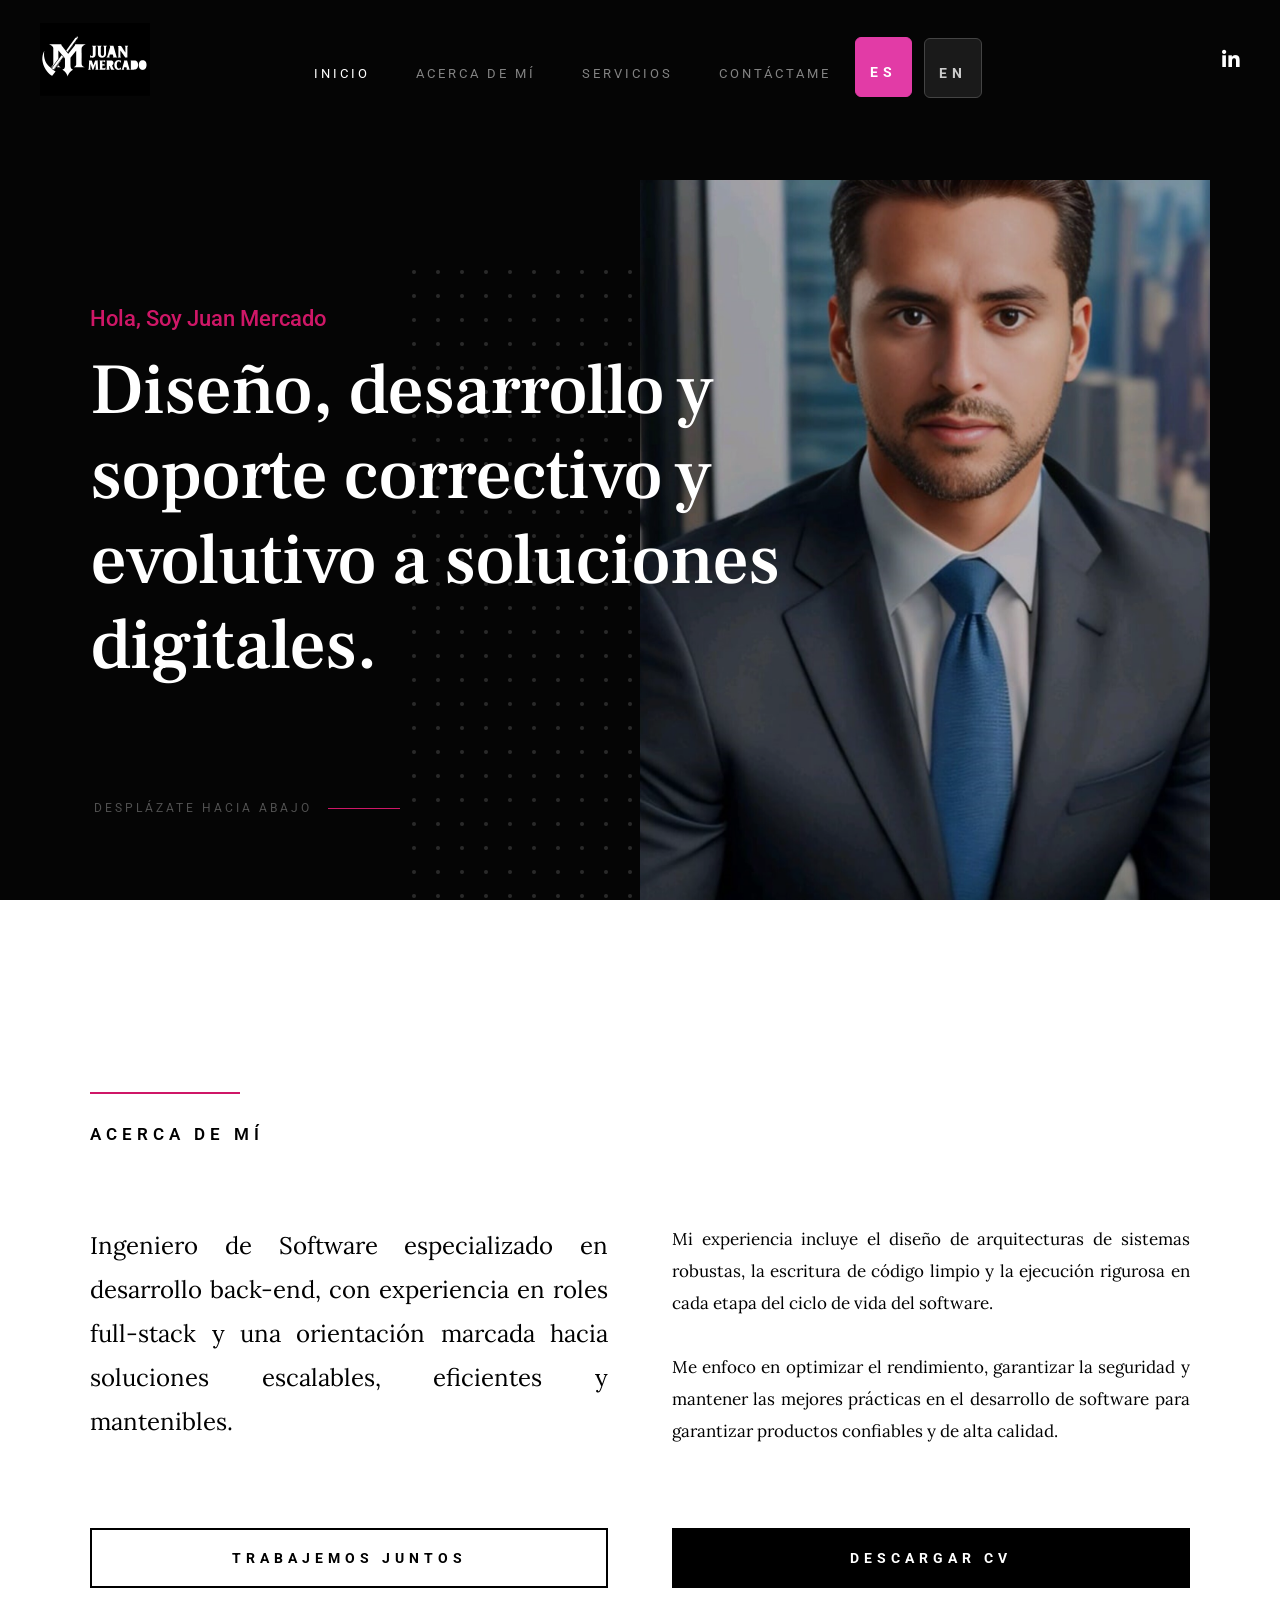
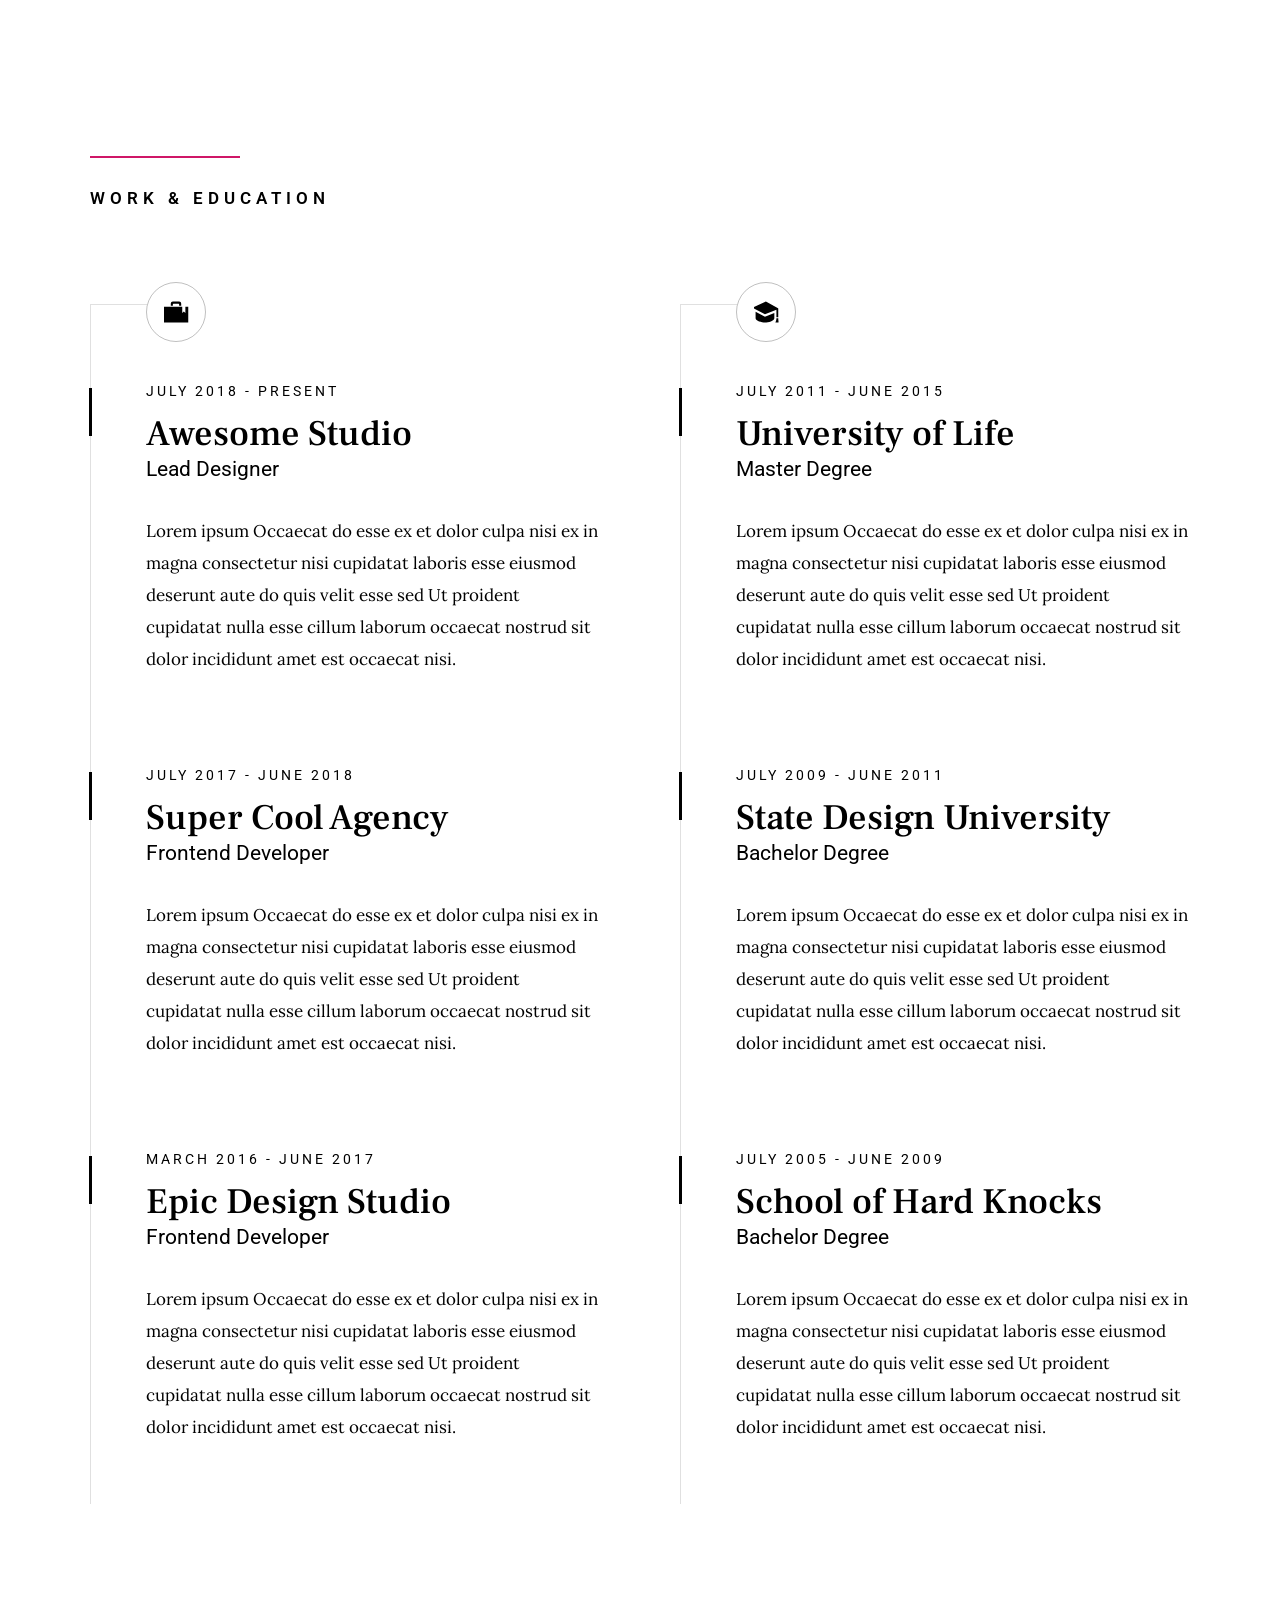
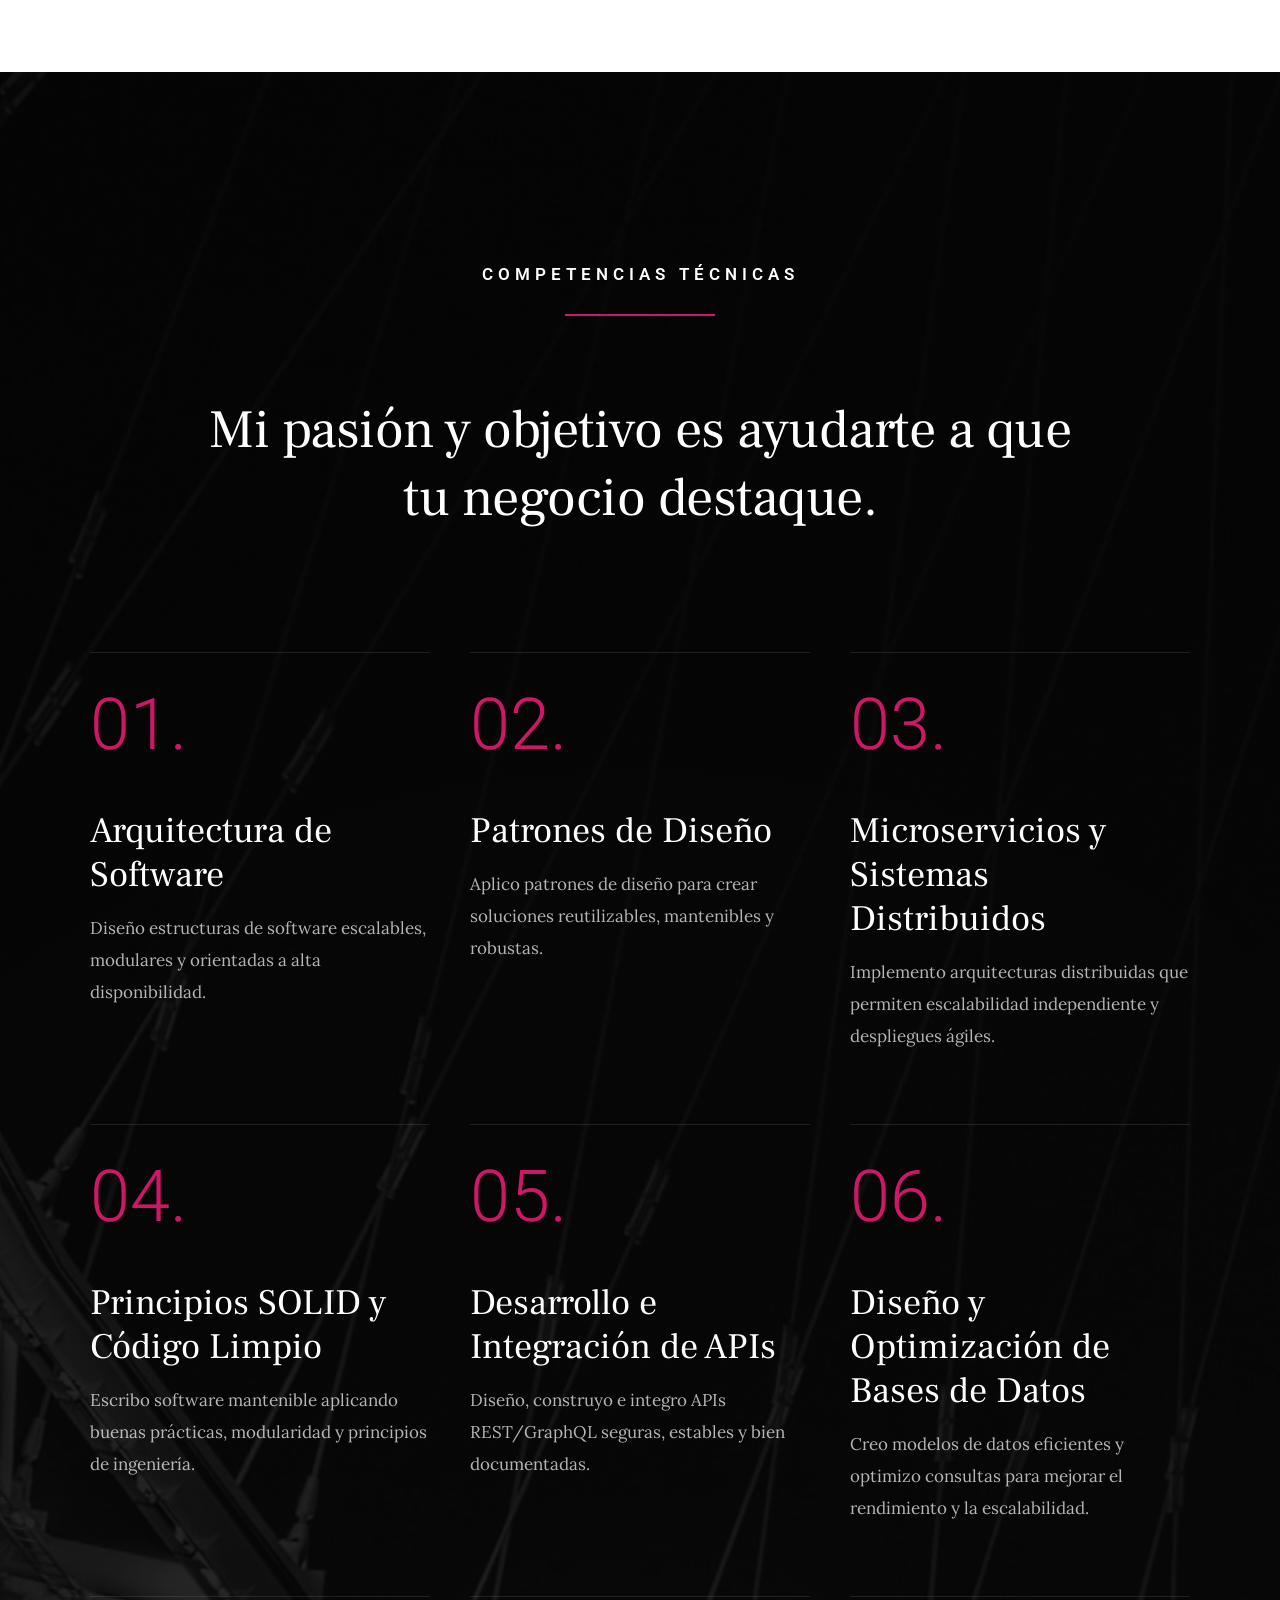
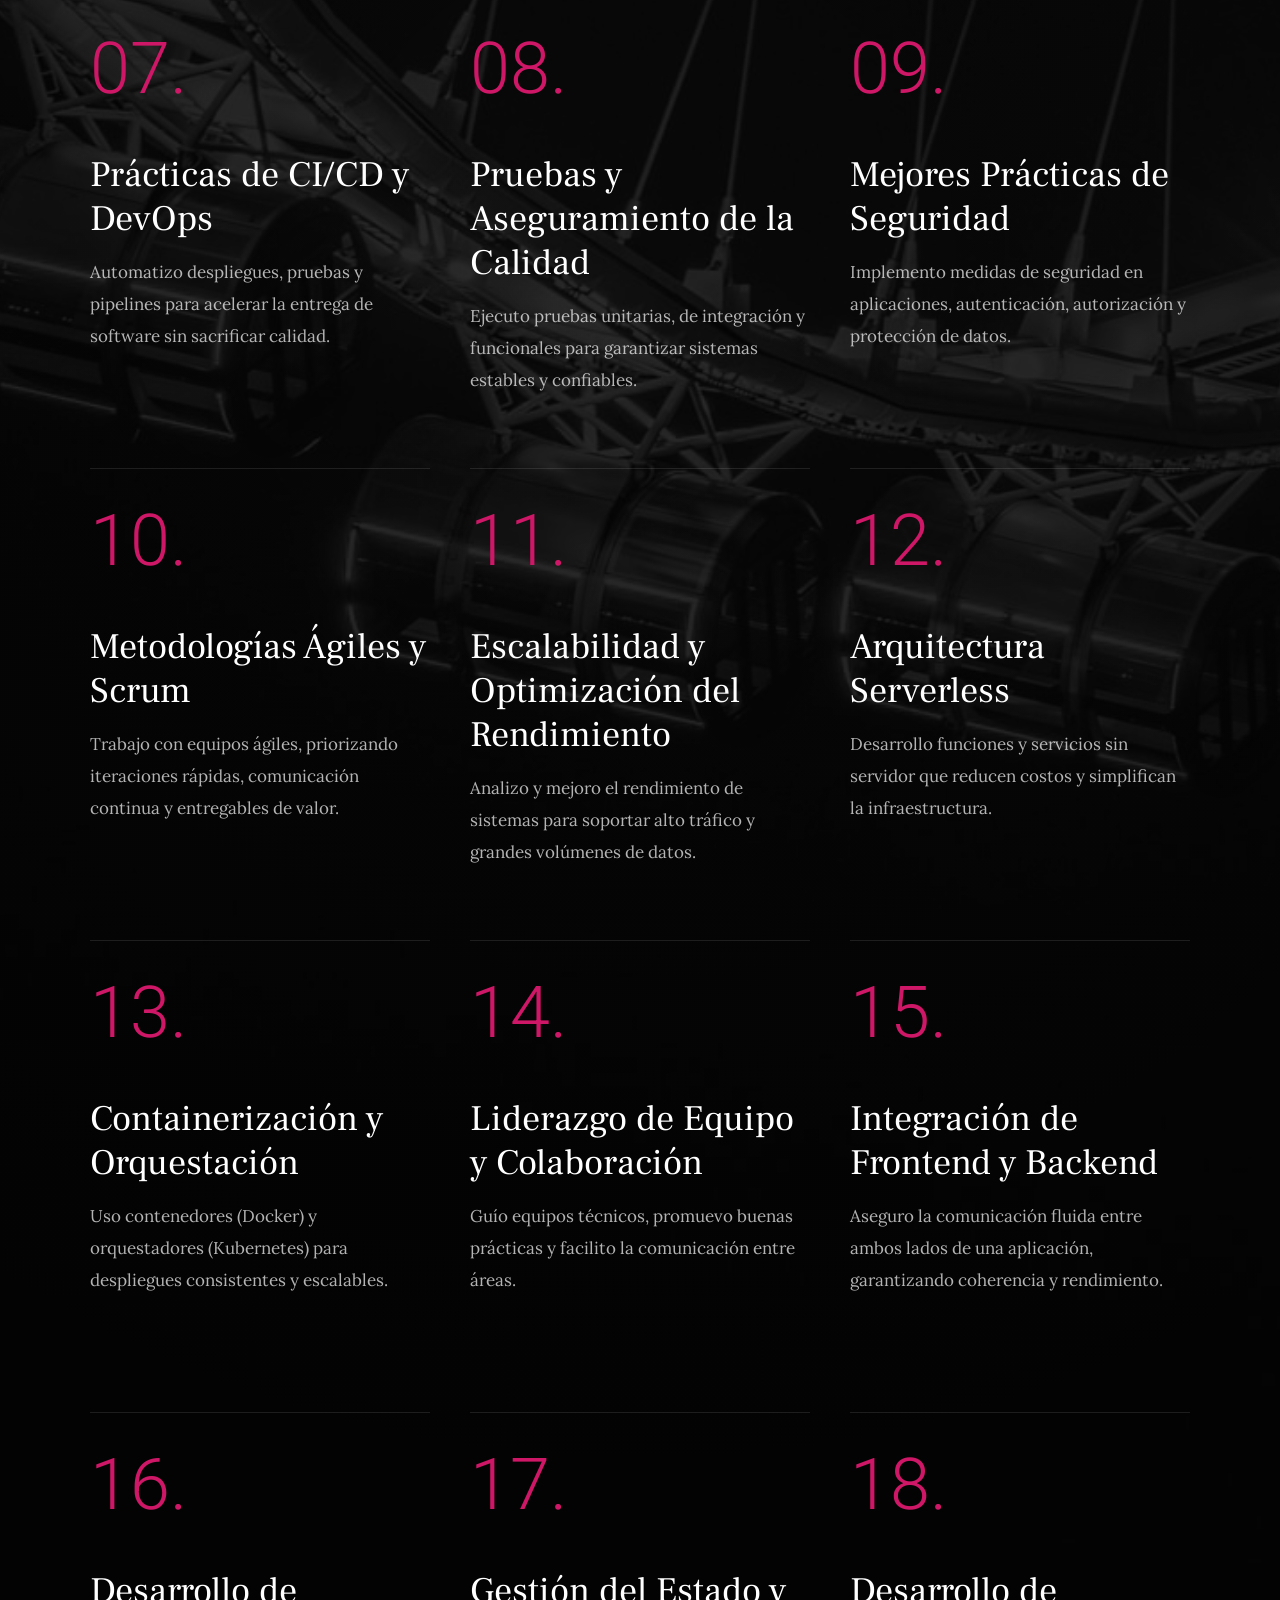
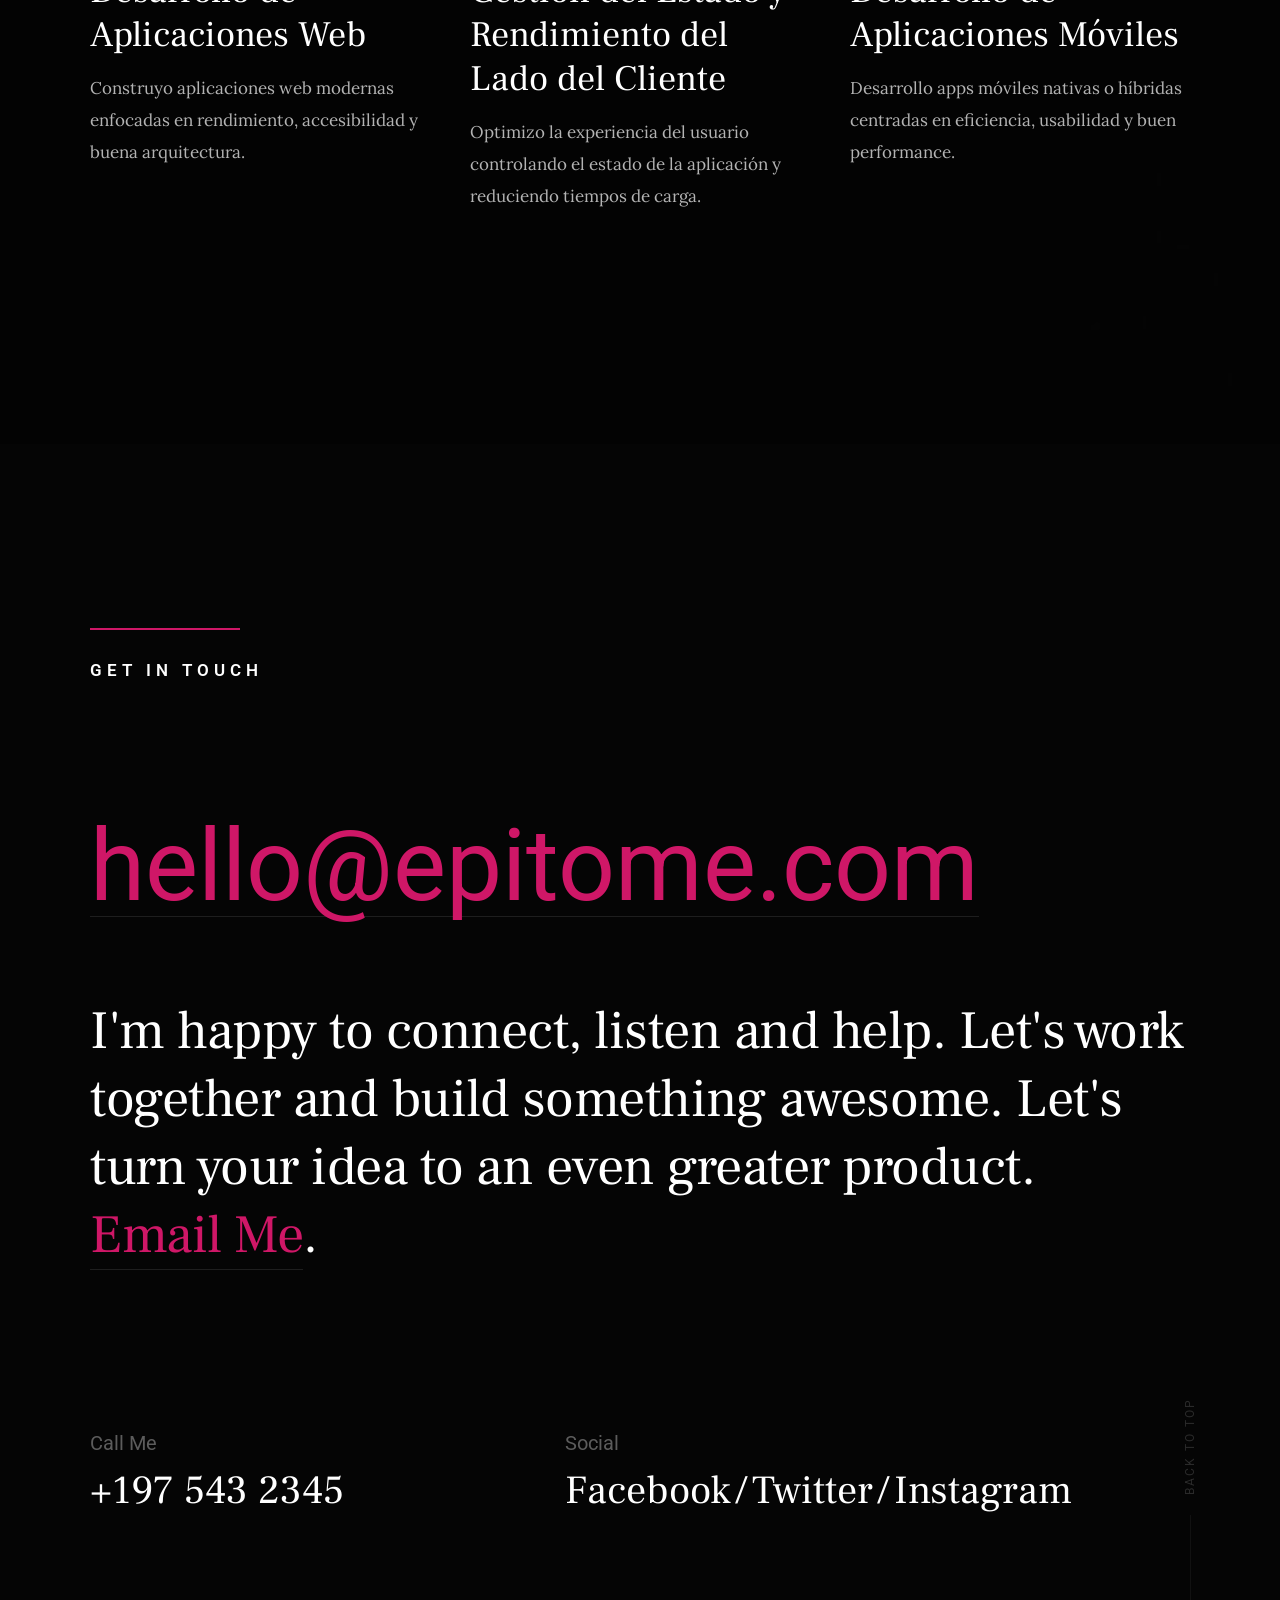
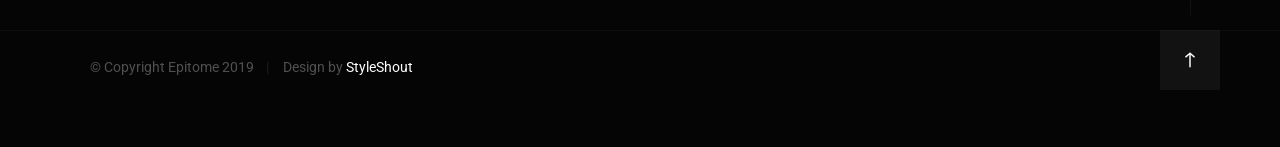
==== index.html @ a93212a8 "4 - Listo seccion capabilities en español" ====
<!DOCTYPE html>
<html class="no-js" lang="en">
   <head>
      <!--- basic page needs
         ================================================== -->
      <meta charset="utf-8">
      <title>Epitome</title>
      <meta name="description" content="">
      <meta name="author" content="">
      <!-- mobile specific metas
         ================================================== -->
      <meta name="viewport" content="width=device-width, initial-scale=1">
      <!-- CSS
         ================================================== -->
      <link rel="stylesheet" href="css/base.css">
      <link rel="stylesheet" href="css/vendor.css">
      <link rel="stylesheet" href="css/main.css">
      <link rel="stylesheet" href="css/lang-switcher.css">
      <!-- script
         ================================================== -->
      <script src="js/modernizr.js"></script>
      <script src="js/pace.min.js"></script>
      <!-- favicons
         ================================================== -->
      <link rel="apple-touch-icon" sizes="180x180" href="apple-touch-icon.png">
      <link rel="icon" type="image/png" sizes="32x32" href="favicon-32x32.png">
      <link rel="icon" type="image/png" sizes="16x16" href="favicon-16x16.png">
      <link rel="manifest" href="site.webmanifest">
   </head>
   <body id="top">
      <div id="preloader">
         <div id="loader"></div>
      </div>
      <!-- site header
         ================================================== -->
      <header class="s-header">
         <div class="header-logo">
            <a class="site-logo" href="index.html">
            <img src="images/logo.svg" alt="Homepage">
            </a>
         </div>
         <nav class="header-nav-wrap">
            <ul class="header-main-nav">
               <li class="current"><a class="smoothscroll" href="#intro" title="intro">Inicio</a></li>
               <li><a class="smoothscroll" href="#about" title="about">Acerca de mí</a></li>
               <li><a class="smoothscroll" href="#services" title="services">Servicios</a></li>
               <li><a class="smoothscroll" href="#contact" title="contact us">Contáctame</a></li>
            </ul>
            <ul>
               <li>
                  <!-- language switcher -->
                  <div class="lang-switch">
                     <button data-lang="es" class="lang-option active">ES</button>
                     <button data-lang="en" class="lang-option">EN</button>
                  </div>
                  <!-- end language switcher -->
               </li>
            </ul>
            <ul class="header-social">
               <li><a href="https://www.linkedin.com/in/judam889/" target="_blank"><i class="fab fa-linkedin-in" aria-hidden="true"></i></a></li>
            </ul>
         </nav>
         <a class="header-menu-toggle" href="#"><span>Menu</span></a>
      </header>
      <!-- end s-header -->
      <!-- intro
         ================================================== -->
      <section id="intro" class="s-intro target-section">
         <div class="row intro-content">
            <div class="column large-9 mob-full intro-text">
               <h3>Hola, Soy Juan Mercado</h3>
               <h1>
                  Diseño, desarrollo y<br>
                  soporte correctivo y<br>
                  evolutivo a soluciones digitales.
               </h1>
            </div>
            <div class="intro-scroll">
               <a href="#about" class="intro-scroll-link smoothscroll">
               Desplázate hacia abajo
               </a>
            </div>
            <div class="intro-grid"></div>
            <div class="intro-pic"></div>
         </div>
         <!-- end row -->
      </section>
      <!-- end intro -->
      <!-- about
         ================================================== -->
      <section id="about" class="s-about target-section">
         <div class="about-me">
            <div class="row heading-block" data-aos="fade-up">
               <div class="column large-full">
                  <h2 class="section-heading">Acerca de mí</h2>
               </div>
            </div>
            <div class="row about-me__content" data-aos="fade-up">
               <div class="column large-full about-me__text">
                  <p class="lead">
                     Ingeniero de Software especializado en desarrollo back-end, con experiencia en roles full-stack y una orientación marcada hacia soluciones escalables, eficientes y mantenibles.
                  </p>
                  <p>
                     Mi experiencia incluye el diseño de arquitecturas de sistemas robustas, la escritura de código limpio y la ejecución rigurosa en cada etapa del ciclo de vida del software.
                  </p>
                  <p>
                     Me enfoco en optimizar el rendimiento, garantizar la seguridad y mantener las mejores prácticas en el desarrollo de software para garantizar productos confiables y de alta calidad.
                  </p>
               </div>
            </div>
            <div class="row about-me__buttons">
               <div class="column large-half tab-full" data-aos="fade-up">
                  <a href="#contact" class="btn btn--stroke full-width">Trabajemos juntos</a>
               </div>
               <div class="column large-half tab-full" data-aos="fade-up">
                  <a href="#0" class="btn btn--primary full-width">Descargar CV</a>
               </div>
            </div>
         </div>
         <!-- end about-me -->
         <div class="about-experience">
            <div class="row heading-block" data-aos="fade-up">
               <div class="column large-full">
                  <h2 class="section-heading">Work & Education</h2>
               </div>
            </div>
            <div class="row about-experience__timeline">
               <div class="column large-half tab-full" data-aos="fade-up">
                  <div class="timeline">
                     <div class="timeline__icon-wrap">
                        <span class="timeline__icon timeline__icon--work"></span>
                     </div>
                     <div class="timeline__block">
                        <div class="timeline__bullet"></div>
                        <div class="timeline__header">
                           <p class="timeline__timeframe">July 2018 - Present</p>
                           <h3 class="item-title">Awesome Studio</h3>
                           <h5>Lead Designer</h5>
                        </div>
                        <div class="timeline__desc">
                           <p>Lorem ipsum Occaecat do esse ex et dolor culpa nisi ex in magna consectetur nisi cupidatat laboris esse eiusmod deserunt aute do quis velit esse sed Ut proident cupidatat nulla esse cillum laborum occaecat nostrud sit dolor incididunt amet est occaecat nisi.</p>
                        </div>
                     </div>
                     <div class="timeline__block">
                        <div class="timeline__bullet"></div>
                        <div class="timeline__header">
                           <p class="timeline__timeframe">July 2017 - June 2018</p>
                           <h3 class="item-title">Super Cool Agency</h3>
                           <h5>Frontend Developer</h5>
                        </div>
                        <div class="timeline__desc">
                           <p>Lorem ipsum Occaecat do esse ex et dolor culpa nisi ex in magna consectetur nisi cupidatat laboris esse eiusmod deserunt aute do quis velit esse sed Ut proident cupidatat nulla esse cillum laborum occaecat nostrud sit dolor incididunt amet est occaecat nisi.</p>
                        </div>
                     </div>
                     <div class="timeline__block">
                        <div class="timeline__bullet"></div>
                        <div class="timeline__header">
                           <p class="timeline__timeframe">March 2016 - June 2017</p>
                           <h3 class="item-title">Epic Design Studio</h3>
                           <h5>Frontend Developer</h5>
                        </div>
                        <div class="timeline__desc">
                           <p>Lorem ipsum Occaecat do esse ex et dolor culpa nisi ex in magna consectetur nisi cupidatat laboris esse eiusmod deserunt aute do quis velit esse sed Ut proident cupidatat nulla esse cillum laborum occaecat nostrud sit dolor incididunt amet est occaecat nisi.</p>
                        </div>
                     </div>
                  </div>
               </div>
               <div class="column large-half tab-full" data-aos="fade-up">
                  <div class="timeline">
                     <div class="timeline__icon-wrap">
                        <span class="timeline__icon timeline__icon--education"></span>
                     </div>
                     <div class="timeline__block">
                        <div class="timeline__bullet"></div>
                        <div class="timeline__header">
                           <p class="timeline__timeframe">July 2011 - June 2015</p>
                           <h3 class="item-title">University of Life</h3>
                           <h5>Master Degree</h5>
                        </div>
                        <div class="timeline__desc">
                           <p>Lorem ipsum Occaecat do esse ex et dolor culpa nisi ex in magna consectetur nisi cupidatat laboris esse eiusmod deserunt aute do quis velit esse sed Ut proident cupidatat nulla esse cillum laborum occaecat nostrud sit dolor incididunt amet est occaecat nisi.</p>
                        </div>
                     </div>
                     <div class="timeline__block">
                        <div class="timeline__bullet"></div>
                        <div class="timeline__header">
                           <p class="timeline__timeframe">July 2009 - June 2011</p>
                           <h3 class="item-title">State Design University</h3>
                           <h5>Bachelor Degree</h5>
                        </div>
                        <div class="timeline__desc">
                           <p>Lorem ipsum Occaecat do esse ex et dolor culpa nisi ex in magna consectetur nisi cupidatat laboris esse eiusmod deserunt aute do quis velit esse sed Ut proident cupidatat nulla esse cillum laborum occaecat nostrud sit dolor incididunt amet est occaecat nisi.</p>
                        </div>
                     </div>
                     <div class="timeline__block">
                        <div class="timeline__bullet"></div>
                        <div class="timeline__header">
                           <p class="timeline__timeframe">July 2005 - June 2009</p>
                           <h3 class="item-title">School of Hard Knocks</h3>
                           <h5>Bachelor Degree</h5>
                        </div>
                        <div class="timeline__desc">
                           <p>Lorem ipsum Occaecat do esse ex et dolor culpa nisi ex in magna consectetur nisi cupidatat laboris esse eiusmod deserunt aute do quis velit esse sed Ut proident cupidatat nulla esse cillum laborum occaecat nostrud sit dolor incididunt amet est occaecat nisi.</p>
                        </div>
                     </div>
                  </div>
               </div>
            </div>
         </div>
         <!-- end about-experience -->
      </section>
      <!-- end s-about -->
      <!-- services
         ================================================== -->
      <section id="services" class="s-services ss-dark target-section">
         <div class="shadow-overlay"></div>
         <div class="row heading-block heading-block--center" data-aos="fade-up">
            <div class="column large-full">
               <h2 class="section-heading section-heading--centerbottom">Competencias Técnicas</h2>
               <p class="section-desc">
                  Mi pasión y objetivo es ayudarte a que tu negocio destaque.
               </p>
            </div>
         </div>
         <!-- end heading-block -->

         <div class="row services-list block-large-1-3 block-medium-1-2 block-tab-full">
            <div class="column item-service" data-aos="fade-up">
               <div class="item-service__content">
                  <h4 class="item-title">Arquitectura de Software</h4>
                  <p>
                     Diseño estructuras de software escalables, modulares y orientadas a alta disponibilidad.
                  </p>
               </div>
            </div>
            <div class="column item-service" data-aos="fade-up">
               <div class="item-service__content">
                  <h4 class="item-title">Patrones de Diseño</h4>
                  <p>
                     Aplico patrones de diseño para crear soluciones reutilizables, mantenibles y robustas.
                  </p>
               </div>
            </div>
            <div class="column item-service" data-aos="fade-up">
               <div class="item-service__content">
                  <h4 class="item-title">Microservicios y Sistemas Distribuidos</h4>
                  <p>
                     Implemento arquitecturas distribuidas que permiten escalabilidad independiente y despliegues ágiles.
                  </p>
               </div>
            </div>
            <div class="column item-service" data-aos="fade-up">
               <div class="item-service__content">
                  <h4 class="item-title">Principios SOLID y Código Limpio</h4>
                  <p>
                     Escribo software mantenible aplicando buenas prácticas, modularidad y principios de ingeniería.
                  </p>
               </div>
            </div>
            <div class="column item-service" data-aos="fade-up">
               <div class="item-service__content">
                  <h4 class="item-title">Desarrollo e Integración de APIs</h4>
                  <p>
                     Diseño, construyo e integro APIs REST/GraphQL seguras, estables y bien documentadas.
                  </p>
               </div>
            </div>
            <div class="column item-service" data-aos="fade-up">
               <div class="item-service__content">
                  <h4 class="item-title">Diseño y Optimización de Bases de Datos</h4>
                  <p>
                     Creo modelos de datos eficientes y optimizo consultas para mejorar el rendimiento y la escalabilidad.
                  </p>
               </div>
            </div>

            <div class="column item-service" data-aos="fade-up">
               <div class="item-service__content">
                  <h4 class="item-title">Prácticas de CI/CD y DevOps</h4>
                  <p>
                     Automatizo despliegues, pruebas y pipelines para acelerar la entrega de software sin sacrificar calidad.
                  </p>
               </div>
            </div>
            <div class="column item-service" data-aos="fade-up">
               <div class="item-service__content">
                  <h4 class="item-title">Pruebas y Aseguramiento de la Calidad</h4>
                  <p>
                     Ejecuto pruebas unitarias, de integración y funcionales para garantizar sistemas estables y confiables.
                  </p>
               </div>
            </div>
            <div class="column item-service" data-aos="fade-up">
               <div class="item-service__content">
                  <h4 class="item-title">Mejores Prácticas de Seguridad</h4>
                  <p>
                     Implemento medidas de seguridad en aplicaciones, autenticación, autorización y protección de datos.
                  </p>
               </div>
            </div>
            <div class="column item-service" data-aos="fade-up">
               <div class="item-service__content">
                  <h4 class="item-title">Metodologías Ágiles y Scrum</h4>
                  <p>
                     Trabajo con equipos ágiles, priorizando iteraciones rápidas, comunicación continua y entregables de valor.
                  </p>
               </div>
            </div>
            <div class="column item-service" data-aos="fade-up">
               <div class="item-service__content">
                  <h4 class="item-title">Escalabilidad y Optimización del Rendimiento</h4>
                  <p>
                     Analizo y mejoro el rendimiento de sistemas para soportar alto tráfico y grandes volúmenes de datos.
                  </p>
               </div>
            </div>

            <div class="column item-service" data-aos="fade-up">
               <div class="item-service__content">
                  <h4 class="item-title">Arquitectura Serverless</h4>
                  <p>
                     Desarrollo funciones y servicios sin servidor que reducen costos y simplifican la infraestructura.
                  </p>
               </div>
            </div>

 
            <div class="column item-service" data-aos="fade-up">
               <div class="item-service__content">
                  <h4 class="item-title">Containerización y Orquestación</h4>
                  <p>
                     Uso contenedores (Docker) y orquestadores (Kubernetes) para despliegues consistentes y escalables. </p>
               </div>
            </div>
            <div class="column item-service" data-aos="fade-up">
               <div class="item-service__content">
                  <h4 class="item-title">Liderazgo de Equipo y Colaboración</h4>
                  <p>
                     Guío equipos técnicos, promuevo buenas prácticas y facilito la comunicación entre áreas.
                  </p>
               </div>
            </div>
            <div class="column item-service" data-aos="fade-up">
               <div class="item-service__content">
                  <h4 class="item-title">Integración de Frontend y Backend</h4>
                  <p>
                     Aseguro la comunicación fluida entre ambos lados de una aplicación, garantizando coherencia y rendimiento.
                  </p>
               </div>
            </div>
            <div class="column item-service" data-aos="fade-up">
               <div class="item-service__content">
                  <h4 class="item-title">Desarrollo de Aplicaciones Web</h4>
                  <p>
                     Construyo aplicaciones web modernas enfocadas en rendimiento, accesibilidad y buena arquitectura.
                  </p>
               </div>
            </div>
            <div class="column item-service" data-aos="fade-up">
               <div class="item-service__content">
                  <h4 class="item-title">Gestión del Estado y Rendimiento del Lado del Cliente</h4>
                  <p>
                     Optimizo la experiencia del usuario controlando el estado de la aplicación y reduciendo tiempos de carga.
                  </p>
               </div>
            </div>
            <div class="column item-service" data-aos="fade-up">
               <div class="item-service__content">
                  <h4 class="item-title">Desarrollo de Aplicaciones Móviles</h4>
                  <p>
                     Desarrollo apps móviles nativas o híbridas centradas en eficiencia, usabilidad y buen performance.
                  </p>
               </div>
            </div>
         
         </div>
         <!-- end services-list -->
      </section>
      <!-- end s-services -->

      <!-- contact
         ================================================== -->
      <section id="contact" class="s-contact ss-dark target-section">
         <div class="row heading-block" data-aos="fade-up">
            <div class="column large-full">
               <h2 class="section-heading">Get In Touch</h2>
            </div>
         </div>
         <div class="row contact-main" data-aos="fade-up">
            <div class="column large-full">
               <p class="contact-email">
                  <a href="mailto:#0">hello@epitome.com</a>
               </p>
               <p class="section-desc">
                  I'm happy to connect, listen and help. Let's work together and build
                  something awesome. Let's turn your idea to an even greater product.
                  <a href="mailto:#0">Email Me</a>.
               </p>
            </div>
         </div>
         <div class="row contact-infos" data-aos="fade-up" data-aos-anchor=".contact-main">
            <div class="column large-5 medium-full contact-phone">
               <h4>Call Me</h4>
               <a href="tel:197-543-2345">+197 543 2345</a>
            </div>
            <div class="column large-7 medium-full contact-social">
               <h4>Social</h4>
               <ul>
                  <li><a href="#0" title="Facebook">Facebook</a></li>
                  <li><a href="#0" title="Twitter">Twitter</a></li>
                  <li><a href="#0" title="Instagram">Instagram</a></li>
               </ul>
            </div>
         </div>
         <!-- end contact-infos -->
      </section>
      <!-- end s-contact -->
      <!-- footer
         ================================================== -->
      <footer>
         <div class="row">
            <div class="column large-full ss-copyright">
               <span>© Copyright Epitome 2019</span> 
               <span>Design by <a href="https://www.styleshout.com/">StyleShout</a></span>
            </div>
            <div class="ss-go-top">
               <a class="smoothscroll" title="Back to Top" href="#top"></a>
            </div>
         </div>
      </footer>
      <!-- photoswipe background
         ================================================== -->
      <div aria-hidden="true" class="pswp" role="dialog" tabindex="-1">
         <div class="pswp__bg"></div>
         <div class="pswp__scroll-wrap">
            <div class="pswp__container">
               <div class="pswp__item"></div>
               <div class="pswp__item"></div>
               <div class="pswp__item"></div>
            </div>
            <div class="pswp__ui pswp__ui--hidden">
               <div class="pswp__top-bar">
                  <div class="pswp__counter"></div>
                  <button class="pswp__button pswp__button--close" title="Close (Esc)"></button> <button class="pswp__button pswp__button--share" title=
                     "Share"></button> <button class="pswp__button pswp__button--fs" title="Toggle fullscreen"></button> <button class="pswp__button pswp__button--zoom" title=
                     "Zoom in/out"></button>
                  <div class="pswp__preloader">
                     <div class="pswp__preloader__icn">
                        <div class="pswp__preloader__cut">
                           <div class="pswp__preloader__donut"></div>
                        </div>
                     </div>
                  </div>
               </div>
               <div class="pswp__share-modal pswp__share-modal--hidden pswp__single-tap">
                  <div class="pswp__share-tooltip"></div>
               </div>
               <button class="pswp__button pswp__button--arrow--left" title="Previous (arrow left)"></button> <button class="pswp__button pswp__button--arrow--right" title=
                  "Next (arrow right)"></button>
               <div class="pswp__caption">
                  <div class="pswp__caption__center"></div>
               </div>
            </div>
         </div>
      </div>
      <!-- end photoSwipe background -->
      <!-- Java Script
         ================================================== -->
      <script src="js/jquery-3.2.1.min.js"></script>
      <script src="js/plugins.js"></script>
      <script src="js/main.js"></script>
      <script src="js/lang-switcher.js"></script>
   </body>
---- css/base.css ----
/* =================================================================== 
 *
 *  Epitome Base Stylesheet
 *  Template Ver. 1.0.0
 *  04-22-2019
 *  ------------------------------------------------------------------
 *
 *  TOC:
 *  # imports
 *  # normalize
 *  # basic/base setup styles
 *	# grid v2 
 *		## medium screen devices
 *		## tablets
 *		## mobile devices
 *		## small mobile devices <= 400px	
 *	# block grids
 *		## block grids - medium screen devices
 *		## block grids - tablets
 *		## block grids - mobile devices
 *		## block grids - small mobile devices <= 400px
 *	# MISC
 *
 * =================================================================== */


/* ===================================================================
 * # imports 
 *
 * ------------------------------------------------------------------- */
@import url("https://fonts.googleapis.com/css?family=Frank+Ruhl+Libre:400,500|Lora:400,400i,700,700i|Roboto:300,400,500,600,700");
@import url("font-awesome/css/fontawesome-all.css");


/* ==========================================================================
 * # normalize
 * normalize.css v8.0.1 | MIT License |
 * github.com/necolas/normalize.css
 *
 * -------------------------------------------------------------------------- */

/* ------------------------------------------------------------------- 
 * ## document
 * ------------------------------------------------------------------- */

/* 1. Correct the line height in all browsers.
 * 2. Prevent adjustments of font size after orientation changes in iOS.*/
html {
	line-height: 1.15;  /* 1 */
	-webkit-text-size-adjust: 100%;  /* 2 */
}

/* ------------------------------------------------------------------- 
 * ## sections
 * ------------------------------------------------------------------- */

/* Remove the margin in all browsers. */
body {
	margin: 0;
}

/* Render the `main` element consistently in IE. */
main {
	display: block;
}

/* Correct the font size and margin on `h1` elements within `section` and
 * `article` contexts in Chrome, Firefox, and Safari. */
h1 {
	font-size: 2em;
	margin: 0.67em 0;
}

/* ------------------------------------------------------------------- 
 * ## grouping
 * ------------------------------------------------------------------- */

/* 1. Add the correct box sizing in Firefox.
 * 2. Show the overflow in Edge and IE. */
hr {
	box-sizing: content-box;  /* 1 */
	height: 0;  /* 1 */
	overflow: visible;  /* 2 */
}

/* 1. Correct the inheritance and scaling of font size in all browsers.
 * 2. Correct the odd `em` font sizing in all browsers. */
pre {
	font-family: monospace, monospace;  /* 1 */
	font-size: 1em;  /* 2 */
}

/* ------------------------------------------------------------------- 
 * ## text-level semantics
 * ------------------------------------------------------------------- */

/* Remove the gray background on active links in IE 10. */
a {
	background-color: transparent;
}

/* 1. Remove the bottom border in Chrome 57-
 * 2. Add the correct text decoration in Chrome, Edge, IE, Opera, and Safari. */
abbr[title] {
	border-bottom: none;  /* 1 */
	text-decoration: underline;  /* 2 */
	text-decoration: underline dotted;  /* 2 */
}

/* Add the correct font weight in Chrome, Edge, and Safari. */
b,
strong {
	font-weight: bolder;
}

/* 1. Correct the inheritance and scaling of font size in all browsers.
 * 2. Correct the odd `em` font sizing in all browsers. */
code,
kbd,
samp {
	font-family: monospace, monospace;  /* 1 */
	font-size: 1em;  /* 2 */
}

/* Add the correct font size in all browsers. */
small {
	font-size: 80%;
}

/* Prevent `sub` and `sup` elements from affecting the line height in
 * all browsers. */
sub,
sup {
	font-size: 75%;
	line-height: 0;
	position: relative;
	vertical-align: baseline;
}

sub {
	bottom: -0.25em;
}

sup {
	top: -0.5em;
}

/* ------------------------------------------------------------------- 
 * ## embedded content
 * ------------------------------------------------------------------- */

/* Remove the border on images inside links in IE 10. */
img {
	border-style: none;
}

/* ------------------------------------------------------------------- 
 * ## forms
 * ------------------------------------------------------------------- */

/* 1. Change the font styles in all browsers.
 * 2. Remove the margin in Firefox and Safari. */
button,
input,
optgroup,
select,
textarea {
	font-family: inherit;  /* 1 */
	font-size: 100%;  /* 1 */
	line-height: 1.15;  /* 1 */
	margin: 0;  /* 2 */
}

/* Show the overflow in IE.
 * 1. Show the overflow in Edge. */
button,
input {

	/* 1 */
	overflow: visible;
}

/* Remove the inheritance of text transform in Edge, Firefox, and IE.
 * 1. Remove the inheritance of text transform in Firefox. */
button,
select {

	/* 1 */
	text-transform: none;
}

/* Correct the inability to style clickable types in iOS and Safari. */
button,
[type="button"],
[type="reset"],
[type="submit"] {
	-webkit-appearance: button;
}

/* Remove the inner border and padding in Firefox. */
button::-moz-focus-inner,
[type="button"]::-moz-focus-inner,
[type="reset"]::-moz-focus-inner,
[type="submit"]::-moz-focus-inner {
	border-style: none;
	padding: 0;
}

/* Restore the focus styles unset by the previous rule. */
button:-moz-focusring,
[type="button"]:-moz-focusring,
[type="reset"]:-moz-focusring,
[type="submit"]:-moz-focusring {
	outline: 1px dotted ButtonText;
}

/* Correct the padding in Firefox. */
fieldset {
	padding: 0.35em 0.75em 0.625em;
}

/* 1. Correct the text wrapping in Edge and IE.
 * 2. Correct the color inheritance from `fieldset` elements in IE.
 * 3. Remove the padding so developers are not caught out when they zero out
 *    `fieldset` elements in all browsers. */
legend {
	box-sizing: border-box;  /* 1 */
	color: inherit;  /* 2 */
	display: table;  /* 1 */
	max-width: 100%;  /* 1 */
	padding: 0;  /* 3 */
	white-space: normal;  /* 1 */
}

/* Add the correct vertical alignment in Chrome, Firefox, and Opera. */
progress {
	vertical-align: baseline;
}

/* Remove the default vertical scrollbar in IE 10+. */
textarea {
	overflow: auto;
}

/* 1. Add the correct box sizing in IE 10.
 * 2. Remove the padding in IE 10. */
[type="checkbox"],
[type="radio"] {
	box-sizing: border-box;  /* 1 */
	padding: 0;  /* 2 */
}

/* Correct the cursor style of increment and decrement buttons in Chrome. */
[type="number"]::-webkit-inner-spin-button,
[type="number"]::-webkit-outer-spin-button {
	height: auto;
}

/* 1. Correct the odd appearance in Chrome and Safari.
 * 2. Correct the outline style in Safari. */
[type="search"] {
	-webkit-appearance: textfield;  /* 1 */
	outline-offset: -2px;  /* 2 */
}

/* Remove the inner padding in Chrome and Safari on macOS. */
[type="search"]::-webkit-search-decoration {
	-webkit-appearance: none;
}

/* 1. Correct the inability to style clickable types in iOS and Safari.
 * 2. Change font properties to `inherit` in Safari. */
::-webkit-file-upload-button {
	-webkit-appearance: button;  /* 1 */
	font: inherit;  /* 2 */
}

/* ------------------------------------------------------------------- 
 * ## interactive
 * ------------------------------------------------------------------- */

/* Add the correct display in Edge, IE 10+, and Firefox. */
details {
	display: block;
}

/* Add the correct display in all browsers. */
summary {
	display: list-item;
}

/* ------------------------------------------------------------------- 
 * ## misc
 * ------------------------------------------------------------------- */

/* Add the correct display in IE 10+. */
template {
	display: none;
}

/* Add the correct display in IE 10. */
[hidden] {
	display: none;
}



/* ===================================================================
 * # basic/base setup styles
 *
 * ------------------------------------------------------------------- */
html {
	font-size: 62.5%;
	box-sizing: border-box;
}

*,
*::before,
*::after {
	box-sizing: inherit;
}

body {
	font-weight: normal;
	line-height: 1;
	word-wrap: break-word;
	-moz-font-smoothing: grayscale;
	-moz-osx-font-smoothing: grayscale;
	-webkit-font-smoothing: antialiased;
	-webkit-overflow-scrolling: touch;
	-webkit-text-size-adjust: none;
}

/* ------------------------------------------------------------------- 
 * ## Media
 * ------------------------------------------------------------------- */
svg,
img,
video
embed,
iframe,
object {
	max-width: 100%;
	height: auto;
}

/* ------------------------------------------------------------------- 
 * ## Typography resets 
 * ------------------------------------------------------------------- */
div, dl, dt, dd, ul, ol, li, h1, h2, h3, h4, h5, h6, pre, form, p, blockquote, th, td {
	margin: 0;
	padding: 0;
}

p {
	font-size: inherit;
	text-rendering: optimizeLegibility;
}

em,
i {
	font-style: italic;
	line-height: inherit;
}

strong,
b {
	font-weight: bold;
	line-height: inherit;
}

small {
	font-size: 60%;
	line-height: inherit;
}

ol,
ul {
	list-style: none;
}

li {
	display: block;
}

/* ------------------------------------------------------------------- 
 * ## links
 * ------------------------------------------------------------------- */
a {
	text-decoration: none;
	line-height: inherit;
}

a img {
	border: none;
}

/* ------------------------------------------------------------------- 
 * ## inputs
 * ------------------------------------------------------------------- */
fieldset {
	margin: 0;
	padding: 0;
}

input[type="email"],
input[type="number"],
input[type="search"],
input[type="text"],
input[type="tel"],
input[type="url"],
input[type="password"],
textarea {
	-webkit-appearance: none;
	-moz-appearance: none;
	appearance: none;
}



/* ===================================================================
 * # grid v2.0.0 
 *
 *   -----------------------------------------------------------------
 * - Grid breakpoints are based on MAXIMUM WIDTH media queries, 
 *   meaning they apply to that one breakpoint and ALL THOSE BELOW IT.
 * - Grid columns without a specified width will automatically layout 
 *   as equal width columns.
 * ------------------------------------------------------------------- */

/* rows
 * ------------------------------------- */
.row {
	width: 89%;
	max-width: 1200px;
	margin: 0 auto;
	display: -ms-flexbox;
	display: -webkit-flex;
	display: flex;
	-webkit-flex-flow: row wrap;
	-ms-flex-flow: row wrap;
	flex-flow: row wrap;
}

.row .row {
	width: auto;
	max-width: none;
	margin-left: -20px;
	margin-right: -20px;
}

/* columns
 * -------------------------------------- */
.column {
	-webkit-flex: 1 1 0%;
	-ms-flex: 1 1 0%;
	flex: 1 1 0%;
	padding: 0 20px;
}

.collapse > .column,
.column.collapse {
	padding: 0;
}

/* flex row containers utility classes
 * ----------------------------------------- */
.row.row-wrap {
	-webkit-flex-wrap: wrap;
	-ms-flex-wrap: wrap;
	flex-wrap: wrap;
}

.row.row-nowrap {
	-webkit-flex-wrap: nowrap;
	-ms-flex-wrap: none;
	flex-wrap: nowrap;
}

.row.row-top {
	-webkit-align-items: flex-start;
	-ms-flex-align: start;
	align-items: flex-start;
}

.row.row-bottom {
	-webkit-align-items: flex-end;
	-ms-flex-align: end;
	align-items: flex-end;
}

.row.row-center {
	-webkit-align-items: center;
	-ms-flex-align: center;
	align-items: center;
}

.row.row-stretch {
	-webkit-align-items: stretch;
	-ms-flex-align: stretch;
	align-items: stretch;
}

.row.row-baseline {
	-webkit-align-items: baseline;
	-ms-flex-align: baseline;
	align-items: baseline;
}

/* flex item utility alignment classes
 * ----------------------------------------- */
.align-center {
	margin: auto;
	-webkit-align-self: center;
	-ms-flex-item-align: center;
	align-self: center;
}

.align-left {
	margin-right: auto;
	-webkit-align-self: center;
	-ms-flex-item-align: center;
	align-self: center;
}

.align-right {
	margin-left: auto;
	-webkit-align-self: center;
	-ms-flex-item-align: center;
	align-self: center;
}

.align-x-center {
	margin-right: auto;
	margin-left: auto;
}

.align-x-left {
	margin-right: auto;
}

.align-x-right {
	margin-left: auto;
}

.align-y-center {
	-webkit-align-self: center;
	-ms-flex-item-align: center;
	align-self: center;
}

.align-y-top {
	-webkit-align-self: flex-start;
	-ms-flex-item-align: start;
	align-self: flex-start;
}

.align-y-bottom {
	-webkit-align-self: flex-end;
	-ms-flex-item-align: end;
	align-self: flex-end;
}

/* large screen column widths 
 * -------------------------------------- */
.large-1 {
	-webkit-flex: 0 0 8.33333%;
	-ms-flex: 0 0 8.33333%;
	flex: 0 0 8.33333%;
	max-width: 8.33333%;
}

.large-2 {
	-webkit-flex: 0 0 16.66667%;
	-ms-flex: 0 0 16.66667%;
	flex: 0 0 16.66667%;
	max-width: 16.66667%;
}

.large-3 {
	-webkit-flex: 0 0 25%;
	-ms-flex: 0 0 25%;
	flex: 0 0 25%;
	max-width: 25%;
}

.large-4 {
	-webkit-flex: 0 0 33.33333%;
	-ms-flex: 0 0 33.33333%;
	flex: 0 0 33.33333%;
	max-width: 33.33333%;
}

.large-5 {
	-webkit-flex: 0 0 41.66667%;
	-ms-flex: 0 0 41.66667%;
	flex: 0 0 41.66667%;
	max-width: 41.66667%;
}

.large-6,
.large-half {
	-webkit-flex: 0 0 50%;
	-ms-flex: 0 0 50%;
	flex: 0 0 50%;
	max-width: 50%;
}

.large-7 {
	-webkit-flex: 0 0 58.33333%;
	-ms-flex: 0 0 58.33333%;
	flex: 0 0 58.33333%;
	max-width: 58.33333%;
}

.large-8 {
	-webkit-flex: 0 0 66.66667%;
	-ms-flex: 0 0 66.66667%;
	flex: 0 0 66.66667%;
	max-width: 66.66667%;
}

.large-9 {
	-webkit-flex: 0 0 75%;
	-ms-flex: 0 0 75%;
	flex: 0 0 75%;
	max-width: 75%;
}

.large-10 {
	-webkit-flex: 0 0 83.33333%;
	-ms-flex: 0 0 83.33333%;
	flex: 0 0 83.33333%;
	max-width: 83.33333%;
}

.large-11 {
	-webkit-flex: 0 0 91.66667%;
	-ms-flex: 0 0 91.66667%;
	flex: 0 0 91.66667%;
	max-width: 91.66667%;
}

.large-12,
.large-full {
	-webkit-flex: 0 0 100%;
	-ms-flex: 0 0 100%;
	flex: 0 0 100%;
	max-width: 100%;
}

/* ------------------------------------------------------------------- 
 * ## medium screen devices
 * ------------------------------------------------------------------- */
@media screen and (max-width:1200px) {
	.row .row {
		margin-left: -16px;
		margin-right: -16px;
	}

	.column {
		padding: 0 16px;
	}

	.medium-1 {
		-webkit-flex: 0 0 8.33333%;
		-ms-flex: 0 0 8.33333%;
		flex: 0 0 8.33333%;
		max-width: 8.33333%;
	}

	.medium-2 {
		-webkit-flex: 0 0 16.66667%;
		-ms-flex: 0 0 16.66667%;
		flex: 0 0 16.66667%;
		max-width: 16.66667%;
	}

	.medium-3 {
		-webkit-flex: 0 0 25%;
		-ms-flex: 0 0 25%;
		flex: 0 0 25%;
		max-width: 25%;
	}

	.medium-4 {
		-webkit-flex: 0 0 33.33333%;
		-ms-flex: 0 0 33.33333%;
		flex: 0 0 33.33333%;
		max-width: 33.33333%;
	}

	.medium-5 {
		-webkit-flex: 0 0 41.66667%;
		-ms-flex: 0 0 41.66667%;
		flex: 0 0 41.66667%;
		max-width: 41.66667%;
	}

	.medium-6,
	.medium-half {
		-webkit-flex: 0 0 50%;
		-ms-flex: 0 0 50%;
		flex: 0 0 50%;
		max-width: 50%;
	}

	.medium-7 {
		-webkit-flex: 0 0 58.33333%;
		-ms-flex: 0 0 58.33333%;
		flex: 0 0 58.33333%;
		max-width: 58.33333%;
	}

	.medium-8 {
		-webkit-flex: 0 0 66.66667%;
		-ms-flex: 0 0 66.66667%;
		flex: 0 0 66.66667%;
		max-width: 66.66667%;
	}

	.medium-9 {
		-webkit-flex: 0 0 75%;
		-ms-flex: 0 0 75%;
		flex: 0 0 75%;
		max-width: 75%;
	}

	.medium-10 {
		-webkit-flex: 0 0 83.33333%;
		-ms-flex: 0 0 83.33333%;
		flex: 0 0 83.33333%;
		max-width: 83.33333%;
	}

	.medium-11 {
		-webkit-flex: 0 0 91.66667%;
		-ms-flex: 0 0 91.66667%;
		flex: 0 0 91.66667%;
		max-width: 91.66667%;
	}

	.medium-12,
	.medium-full {
		-webkit-flex: 0 0 100%;
		-ms-flex: 0 0 100%;
		flex: 0 0 100%;
		max-width: 100%;
	}

}

/* ------------------------------------------------------------------- 
 * ## tablets
 * ------------------------------------------------------------------- */
@media screen and (max-width:800px) {
	.tab-1 {
		-webkit-flex: 0 0 8.33333%;
		-ms-flex: 0 0 8.33333%;
		flex: 0 0 8.33333%;
		max-width: 8.33333%;
	}

	.tab-2 {
		-webkit-flex: 0 0 16.66667%;
		-ms-flex: 0 0 16.66667%;
		flex: 0 0 16.66667%;
		max-width: 16.66667%;
	}

	.tab-3 {
		-webkit-flex: 0 0 25%;
		-ms-flex: 0 0 25%;
		flex: 0 0 25%;
		max-width: 25%;
	}

	.tab-4 {
		-webkit-flex: 0 0 33.33333%;
		-ms-flex: 0 0 33.33333%;
		flex: 0 0 33.33333%;
		max-width: 33.33333%;
	}

	.tab-5 {
		-webkit-flex: 0 0 41.66667%;
		-ms-flex: 0 0 41.66667%;
		flex: 0 0 41.66667%;
		max-width: 41.66667%;
	}

	.tab-6,
	.tab-half {
		-webkit-flex: 0 0 50%;
		-ms-flex: 0 0 50%;
		flex: 0 0 50%;
		max-width: 50%;
	}

	.tab-7 {
		-webkit-flex: 0 0 58.33333%;
		-ms-flex: 0 0 58.33333%;
		flex: 0 0 58.33333%;
		max-width: 58.33333%;
	}

	.tab-8 {
		-webkit-flex: 0 0 66.66667%;
		-ms-flex: 0 0 66.66667%;
		flex: 0 0 66.66667%;
		max-width: 66.66667%;
	}

	.tab-9 {
		-webkit-flex: 0 0 75%;
		-ms-flex: 0 0 75%;
		flex: 0 0 75%;
		max-width: 75%;
	}

	.tab-10 {
		-webkit-flex: 0 0 83.33333%;
		-ms-flex: 0 0 83.33333%;
		flex: 0 0 83.33333%;
		max-width: 83.33333%;
	}

	.tab-11 {
		-webkit-flex: 0 0 91.66667%;
		-ms-flex: 0 0 91.66667%;
		flex: 0 0 91.66667%;
		max-width: 91.66667%;
	}

	.tab-12,
	.tab-full {
		-webkit-flex: 0 0 100%;
		-ms-flex: 0 0 100%;
		flex: 0 0 100%;
		max-width: 100%;
	}

	.hide-on-tablet {
		display: none;
	}

}

/* ------------------------------------------------------------------- 
 * ## mobile devices 
 * ------------------------------------------------------------------- */
@media screen and (max-width:600px) {
	.row {
		width: auto;
		padding-left: 25px;
		padding-right: 25px;
	}

	.row .row {
		margin-left: -10px;
		margin-right: -10px;
		padding-left: 0;
		padding-right: 0;
	}

	.column {
		padding: 0 10px;
	}

	.mob-1 {
		-webkit-flex: 0 0 8.33333%;
		-ms-flex: 0 0 8.33333%;
		flex: 0 0 8.33333%;
		max-width: 8.33333%;
	}

	.mob-2 {
		-webkit-flex: 0 0 16.66667%;
		-ms-flex: 0 0 16.66667%;
		flex: 0 0 16.66667%;
		max-width: 16.66667%;
	}

	.mob-3 {
		-webkit-flex: 0 0 25%;
		-ms-flex: 0 0 25%;
		flex: 0 0 25%;
		max-width: 25%;
	}

	.mob-4 {
		-webkit-flex: 0 0 33.33333%;
		-ms-flex: 0 0 33.33333%;
		flex: 0 0 33.33333%;
		max-width: 33.33333%;
	}

	.mob-5 {
		-webkit-flex: 0 0 41.66667%;
		-ms-flex: 0 0 41.66667%;
		flex: 0 0 41.66667%;
		max-width: 41.66667%;
	}

	.mob-6,
	.mob-half {
		-webkit-flex: 0 0 50%;
		-ms-flex: 0 0 50%;
		flex: 0 0 50%;
		max-width: 50%;
	}

	.mob-7 {
		-webkit-flex: 0 0 58.33333%;
		-ms-flex: 0 0 58.33333%;
		flex: 0 0 58.33333%;
		max-width: 58.33333%;
	}

	.mob-8 {
		-webkit-flex: 0 0 66.66667%;
		-ms-flex: 0 0 66.66667%;
		flex: 0 0 66.66667%;
		max-width: 66.66667%;
	}

	.mob-9 {
		-webkit-flex: 0 0 75%;
		-ms-flex: 0 0 75%;
		flex: 0 0 75%;
		max-width: 75%;
	}

	.mob-10 {
		-webkit-flex: 0 0 83.33333%;
		-ms-flex: 0 0 83.33333%;
		flex: 0 0 83.33333%;
		max-width: 83.33333%;
	}

	.mob-11 {
		-webkit-flex: 0 0 91.66667%;
		-ms-flex: 0 0 91.66667%;
		flex: 0 0 91.66667%;
		max-width: 91.66667%;
	}

	.mob-12,
	.mob-full {
		-webkit-flex: 0 0 100%;
		-ms-flex: 0 0 100%;
		flex: 0 0 100%;
		max-width: 100%;
	}

	.hide-on-mobile {
		display: none;
	}

}

/* ------------------------------------------------------------------- 
 * ## small mobile devices <= 400px
 * ------------------------------------------------------------------- */
@media screen and (max-width:400px) {
	.row .row {
		margin-left: 0;
		margin-right: 0;
	}

	.column {
		-webkit-flex: 0 0 100%;
		-ms-flex: 0 0 100%;
		flex: 0 0 100%;
		max-width: 100%;
		width: 100%;
		margin-left: 0;
		margin-right: 0;
		padding: 0;
	}

}



/* ===================================================================
 * # block grids
 *
 * -------------------------------------------------------------------
 * Equally-sized columns define at parent/row level.
 * ------------------------------------------------------------------- */
.block-large-1-8 > .column {
	-webkit-flex: 0 0 12.5%;
	-ms-flex: 0 0 12.5%;
	flex: 0 0 12.5%;
	max-width: 12.5%;
}

.block-large-1-6 > .column {
	-webkit-flex: 0 0 16.66667%;
	-ms-flex: 0 0 16.66667%;
	flex: 0 0 16.66667%;
	max-width: 16.66667%;
}

.block-large-1-5 > .column {
	-webkit-flex: 0 0 20%;
	-ms-flex: 0 0 20%;
	flex: 0 0 20%;
	max-width: 20%;
}

.block-large-1-4 > .column {
	-webkit-flex: 0 0 25%;
	-ms-flex: 0 0 25%;
	flex: 0 0 25%;
	max-width: 25%;
}

.block-large-1-3 > .column {
	-webkit-flex: 0 0 33.33333%;
	-ms-flex: 0 0 33.33333%;
	flex: 0 0 33.33333%;
	max-width: 33.33333%;
}

.block-large-1-2 > .column {
	-webkit-flex: 0 0 50%;
	-ms-flex: 0 0 50%;
	flex: 0 0 50%;
	max-width: 50%;
}

.block-large-full > .column {
	-webkit-flex: 0 0 100%;
	-ms-flex: 0 0 100%;
	flex: 0 0 100%;
	max-width: 100%;
}

/* ------------------------------------------------------------------- 
 * ## block grids - medium screen devices
 * ------------------------------------------------------------------- */
@media screen and (max-width:1200px) {
	.block-medium-1-8 > .column {
		-webkit-flex: 0 0 12.5%;
		-ms-flex: 0 0 12.5%;
		flex: 0 0 12.5%;
		max-width: 12.5%;
	}

	.block-medium-1-6 > .column {
		-webkit-flex: 0 0 16.66667%;
		-ms-flex: 0 0 16.66667%;
		flex: 0 0 16.66667%;
		max-width: 16.66667%;
	}

	.block-medium-1-5 > .column {
		-webkit-flex: 0 0 20%;
		-ms-flex: 0 0 20%;
		flex: 0 0 20%;
		max-width: 20%;
	}

	.block-medium-1-4 > .column {
		-webkit-flex: 0 0 25%;
		-ms-flex: 0 0 25%;
		flex: 0 0 25%;
		max-width: 25%;
	}

	.block-medium-1-3 > .column {
		-webkit-flex: 0 0 33.33333%;
		-ms-flex: 0 0 33.33333%;
		flex: 0 0 33.33333%;
		max-width: 33.33333%;
	}

	.block-medium-1-2 > .column {
		-webkit-flex: 0 0 50%;
		-ms-flex: 0 0 50%;
		flex: 0 0 50%;
		max-width: 50%;
	}

	.block-medium-full > .column {
		-webkit-flex: 0 0 100%;
		-ms-flex: 0 0 100%;
		flex: 0 0 100%;
		max-width: 100%;
	}

}

/* ------------------------------------------------------------------- 
 * ## block grids - tablets
 * ------------------------------------------------------------------- */
@media screen and (max-width:800px) {
	.block-tab-1-8 > .column {
		-webkit-flex: 0 0 12.5%;
		-ms-flex: 0 0 12.5%;
		flex: 0 0 12.5%;
		max-width: 12.5%;
	}

	.block-tab-1-6 > .column {
		-webkit-flex: 0 0 16.66667%;
		-ms-flex: 0 0 16.66667%;
		flex: 0 0 16.66667%;
		max-width: 16.66667%;
	}

	.block-tab-1-5 > .column {
		-webkit-flex: 0 0 20%;
		-ms-flex: 0 0 20%;
		flex: 0 0 20%;
		max-width: 20%;
	}

	.block-tab-1-4 > .column {
		-webkit-flex: 0 0 25%;
		-ms-flex: 0 0 25%;
		flex: 0 0 25%;
		max-width: 25%;
	}

	.block-tab-1-3 > .column {
		-webkit-flex: 0 0 33.33333%;
		-ms-flex: 0 0 33.33333%;
		flex: 0 0 33.33333%;
		max-width: 33.33333%;
	}

	.block-tab-1-2 > .column {
		-webkit-flex: 0 0 50%;
		-ms-flex: 0 0 50%;
		flex: 0 0 50%;
		max-width: 50%;
	}

	.block-tab-full > .column {
		-webkit-flex: 0 0 100%;
		-ms-flex: 0 0 100%;
		flex: 0 0 100%;
		max-width: 100%;
	}

}

/* ------------------------------------------------------------------- 
 * ## block grids - mobile devices
 * ------------------------------------------------------------------- */
@media screen and (max-width:600px) {
	.block-mob-1-8 > .column {
		-webkit-flex: 0 0 12.5%;
		-ms-flex: 0 0 12.5%;
		flex: 0 0 12.5%;
		max-width: 12.5%;
	}

	.block-mob-1-6 > .column {
		-webkit-flex: 0 0 16.66667%;
		-ms-flex: 0 0 16.66667%;
		flex: 0 0 16.66667%;
		max-width: 16.66667%;
	}

	.block-mob-1-5 > .column {
		-webkit-flex: 0 0 20%;
		-ms-flex: 0 0 20%;
		flex: 0 0 20%;
		max-width: 20%;
	}

	.block-mob-1-4 > .column {
		-webkit-flex: 0 0 25%;
		-ms-flex: 0 0 25%;
		flex: 0 0 25%;
		max-width: 25%;
	}

	.block-mob-1-3 > .column {
		-webkit-flex: 0 0 33.33333%;
		-ms-flex: 0 0 33.33333%;
		flex: 0 0 33.33333%;
		max-width: 33.33333%;
	}

	.block-mob-1-2 > .column {
		-webkit-flex: 0 0 50%;
		-ms-flex: 0 0 50%;
		flex: 0 0 50%;
		max-width: 50%;
	}

	.block-mob-full > .column {
		-webkit-flex: 0 0 100%;
		-ms-flex: 0 0 100%;
		flex: 0 0 100%;
		max-width: 100%;
	}

}

/* ------------------------------------------------------------------- 
 * ## block grids - small mobile devices <= 400px
 * ------------------------------------------------------------------- */
@media screen and (max-width:400px) {
	.stack > .column {
		-webkit-flex: 0 0 100%;
		-ms-flex: 0 0 100%;
		flex: 0 0 100%;
		max-width: 100%;
		width: 100%;
		margin-left: 0;
		margin-right: 0;
		padding: 0;
	}

}



/* ===================================================================
 * # MISC
 *
 * ------------------------------------------------------------------- */
.group:after {
	content: "";
	display: table;
	clear: both;
}

/* misc helper classes
 * -------------------------------------- */
.is-hidden {
	display: none;
}

.is-invisible {
	visibility: hidden;
}

.antialiased {
	-webkit-font-smoothing: antialiased;
	-moz-osx-font-smoothing: grayscale;
}

.overflow-hidden {
	overflow: hidden;
}

.remove-bottom {
	margin-bottom: 0;
}

.half-bottom {
	margin-bottom: 1.6rem !important;
}

.add-bottom {
	margin-bottom: 3.2rem !important;
}

.no-border {
	border: none;
}

.full-width {
	width: 100%;
}

.text-center {
	text-align: center;
}

.text-left {
	text-align: left;
}

.text-right {
	text-align: right;
}

.pull-left {
	float: left;
}

.pull-right {
	float: right;
}

/*# sourceMappingURL=base.css.map */
---- css/vendor.css ----
/* =================================================================== 
 *
 *  Epitome Vendor/Third Party CSS
 *  Template Ver. 1.0.0 
 *  04-22-2019
 *  ------------------------------------------------------------------
 *
 *  TOC:
 *  # animate on scroll 
 *  # slick slider
 *  # PhotoSwipe main CSS by Dmitry Semenov
 *  # PhotoSwipe Skin
 *
 * =================================================================== */


/* ===================================================================
 * # animate on scroll 
 * https://michalsnik.github.io/aos/
 * ------------------------------------------------------------------- */
[data-aos][data-aos][data-aos-duration='50'],
body[data-aos-duration='50'] [data-aos] {
  transition-duration: 50ms;
}

[data-aos][data-aos][data-aos-delay='50'],
body[data-aos-delay='50'] [data-aos] {
  transition-delay: 0;
}

[data-aos][data-aos][data-aos-delay='50'].aos-animate,
body[data-aos-delay='50'] [data-aos].aos-animate {
  transition-delay: 50ms;
}

[data-aos][data-aos][data-aos-duration='100'],
body[data-aos-duration='100'] [data-aos] {
  transition-duration: .1s;
}

[data-aos][data-aos][data-aos-delay='100'],
body[data-aos-delay='100'] [data-aos] {
  transition-delay: 0;
}

[data-aos][data-aos][data-aos-delay='100'].aos-animate,
body[data-aos-delay='100'] [data-aos].aos-animate {
  transition-delay: .1s;
}

[data-aos][data-aos][data-aos-duration='150'],
body[data-aos-duration='150'] [data-aos] {
  transition-duration: .15s;
}

[data-aos][data-aos][data-aos-delay='150'],
body[data-aos-delay='150'] [data-aos] {
  transition-delay: 0;
}

[data-aos][data-aos][data-aos-delay='150'].aos-animate,
body[data-aos-delay='150'] [data-aos].aos-animate {
  transition-delay: .15s;
}

[data-aos][data-aos][data-aos-duration='200'],
body[data-aos-duration='200'] [data-aos] {
  transition-duration: .2s;
}

[data-aos][data-aos][data-aos-delay='200'],
body[data-aos-delay='200'] [data-aos] {
  transition-delay: 0;
}

[data-aos][data-aos][data-aos-delay='200'].aos-animate,
body[data-aos-delay='200'] [data-aos].aos-animate {
  transition-delay: .2s;
}

[data-aos][data-aos][data-aos-duration='250'],
body[data-aos-duration='250'] [data-aos] {
  transition-duration: .25s;
}

[data-aos][data-aos][data-aos-delay='250'],
body[data-aos-delay='250'] [data-aos] {
  transition-delay: 0;
}

[data-aos][data-aos][data-aos-delay='250'].aos-animate,
body[data-aos-delay='250'] [data-aos].aos-animate {
  transition-delay: .25s;
}

[data-aos][data-aos][data-aos-duration='300'],
body[data-aos-duration='300'] [data-aos] {
  transition-duration: .3s;
}

[data-aos][data-aos][data-aos-delay='300'],
body[data-aos-delay='300'] [data-aos] {
  transition-delay: 0;
}

[data-aos][data-aos][data-aos-delay='300'].aos-animate,
body[data-aos-delay='300'] [data-aos].aos-animate {
  transition-delay: .3s;
}

[data-aos][data-aos][data-aos-duration='350'],
body[data-aos-duration='350'] [data-aos] {
  transition-duration: .35s;
}

[data-aos][data-aos][data-aos-delay='350'],
body[data-aos-delay='350'] [data-aos] {
  transition-delay: 0;
}

[data-aos][data-aos][data-aos-delay='350'].aos-animate,
body[data-aos-delay='350'] [data-aos].aos-animate {
  transition-delay: .35s;
}

[data-aos][data-aos][data-aos-duration='400'],
body[data-aos-duration='400'] [data-aos] {
  transition-duration: .4s;
}

[data-aos][data-aos][data-aos-delay='400'],
body[data-aos-delay='400'] [data-aos] {
  transition-delay: 0;
}

[data-aos][data-aos][data-aos-delay='400'].aos-animate,
body[data-aos-delay='400'] [data-aos].aos-animate {
  transition-delay: .4s;
}

[data-aos][data-aos][data-aos-duration='450'],
body[data-aos-duration='450'] [data-aos] {
  transition-duration: .45s;
}

[data-aos][data-aos][data-aos-delay='450'],
body[data-aos-delay='450'] [data-aos] {
  transition-delay: 0;
}

[data-aos][data-aos][data-aos-delay='450'].aos-animate,
body[data-aos-delay='450'] [data-aos].aos-animate {
  transition-delay: .45s;
}

[data-aos][data-aos][data-aos-duration='500'],
body[data-aos-duration='500'] [data-aos] {
  transition-duration: .5s;
}

[data-aos][data-aos][data-aos-delay='500'],
body[data-aos-delay='500'] [data-aos] {
  transition-delay: 0;
}

[data-aos][data-aos][data-aos-delay='500'].aos-animate,
body[data-aos-delay='500'] [data-aos].aos-animate {
  transition-delay: .5s;
}

[data-aos][data-aos][data-aos-duration='550'],
body[data-aos-duration='550'] [data-aos] {
  transition-duration: .55s;
}

[data-aos][data-aos][data-aos-delay='550'],
body[data-aos-delay='550'] [data-aos] {
  transition-delay: 0;
}

[data-aos][data-aos][data-aos-delay='550'].aos-animate,
body[data-aos-delay='550'] [data-aos].aos-animate {
  transition-delay: .55s;
}

[data-aos][data-aos][data-aos-duration='600'],
body[data-aos-duration='600'] [data-aos] {
  transition-duration: .6s;
}

[data-aos][data-aos][data-aos-delay='600'],
body[data-aos-delay='600'] [data-aos] {
  transition-delay: 0;
}

[data-aos][data-aos][data-aos-delay='600'].aos-animate,
body[data-aos-delay='600'] [data-aos].aos-animate {
  transition-delay: .6s;
}

[data-aos][data-aos][data-aos-duration='650'],
body[data-aos-duration='650'] [data-aos] {
  transition-duration: .65s;
}

[data-aos][data-aos][data-aos-delay='650'],
body[data-aos-delay='650'] [data-aos] {
  transition-delay: 0;
}

[data-aos][data-aos][data-aos-delay='650'].aos-animate,
body[data-aos-delay='650'] [data-aos].aos-animate {
  transition-delay: .65s;
}

[data-aos][data-aos][data-aos-duration='700'],
body[data-aos-duration='700'] [data-aos] {
  transition-duration: .7s;
}

[data-aos][data-aos][data-aos-delay='700'],
body[data-aos-delay='700'] [data-aos] {
  transition-delay: 0;
}

[data-aos][data-aos][data-aos-delay='700'].aos-animate,
body[data-aos-delay='700'] [data-aos].aos-animate {
  transition-delay: .7s;
}

[data-aos][data-aos][data-aos-duration='750'],
body[data-aos-duration='750'] [data-aos] {
  transition-duration: .75s;
}

[data-aos][data-aos][data-aos-delay='750'],
body[data-aos-delay='750'] [data-aos] {
  transition-delay: 0;
}

[data-aos][data-aos][data-aos-delay='750'].aos-animate,
body[data-aos-delay='750'] [data-aos].aos-animate {
  transition-delay: .75s;
}

[data-aos][data-aos][data-aos-duration='800'],
body[data-aos-duration='800'] [data-aos] {
  transition-duration: .8s;
}

[data-aos][data-aos][data-aos-delay='800'],
body[data-aos-delay='800'] [data-aos] {
  transition-delay: 0;
}

[data-aos][data-aos][data-aos-delay='800'].aos-animate,
body[data-aos-delay='800'] [data-aos].aos-animate {
  transition-delay: .8s;
}

[data-aos][data-aos][data-aos-duration='850'],
body[data-aos-duration='850'] [data-aos] {
  transition-duration: .85s;
}

[data-aos][data-aos][data-aos-delay='850'],
body[data-aos-delay='850'] [data-aos] {
  transition-delay: 0;
}

[data-aos][data-aos][data-aos-delay='850'].aos-animate,
body[data-aos-delay='850'] [data-aos].aos-animate {
  transition-delay: .85s;
}

[data-aos][data-aos][data-aos-duration='900'],
body[data-aos-duration='900'] [data-aos] {
  transition-duration: .9s;
}

[data-aos][data-aos][data-aos-delay='900'],
body[data-aos-delay='900'] [data-aos] {
  transition-delay: 0;
}

[data-aos][data-aos][data-aos-delay='900'].aos-animate,
body[data-aos-delay='900'] [data-aos].aos-animate {
  transition-delay: .9s;
}

[data-aos][data-aos][data-aos-duration='950'],
body[data-aos-duration='950'] [data-aos] {
  transition-duration: .95s;
}

[data-aos][data-aos][data-aos-delay='950'],
body[data-aos-delay='950'] [data-aos] {
  transition-delay: 0;
}

[data-aos][data-aos][data-aos-delay='950'].aos-animate,
body[data-aos-delay='950'] [data-aos].aos-animate {
  transition-delay: .95s;
}

[data-aos][data-aos][data-aos-duration='1000'],
body[data-aos-duration='1000'] [data-aos] {
  transition-duration: 1s;
}

[data-aos][data-aos][data-aos-delay='1000'],
body[data-aos-delay='1000'] [data-aos] {
  transition-delay: 0;
}

[data-aos][data-aos][data-aos-delay='1000'].aos-animate,
body[data-aos-delay='1000'] [data-aos].aos-animate {
  transition-delay: 1s;
}

[data-aos][data-aos][data-aos-duration='1050'],
body[data-aos-duration='1050'] [data-aos] {
  transition-duration: 1.05s;
}

[data-aos][data-aos][data-aos-delay='1050'],
body[data-aos-delay='1050'] [data-aos] {
  transition-delay: 0;
}

[data-aos][data-aos][data-aos-delay='1050'].aos-animate,
body[data-aos-delay='1050'] [data-aos].aos-animate {
  transition-delay: 1.05s;
}

[data-aos][data-aos][data-aos-duration='1100'],
body[data-aos-duration='1100'] [data-aos] {
  transition-duration: 1.1s;
}

[data-aos][data-aos][data-aos-delay='1100'],
body[data-aos-delay='1100'] [data-aos] {
  transition-delay: 0;
}

[data-aos][data-aos][data-aos-delay='1100'].aos-animate,
body[data-aos-delay='1100'] [data-aos].aos-animate {
  transition-delay: 1.1s;
}

[data-aos][data-aos][data-aos-duration='1150'],
body[data-aos-duration='1150'] [data-aos] {
  transition-duration: 1.15s;
}

[data-aos][data-aos][data-aos-delay='1150'],
body[data-aos-delay='1150'] [data-aos] {
  transition-delay: 0;
}

[data-aos][data-aos][data-aos-delay='1150'].aos-animate,
body[data-aos-delay='1150'] [data-aos].aos-animate {
  transition-delay: 1.15s;
}

[data-aos][data-aos][data-aos-duration='1200'],
body[data-aos-duration='1200'] [data-aos] {
  transition-duration: 1.2s;
}

[data-aos][data-aos][data-aos-delay='1200'],
body[data-aos-delay='1200'] [data-aos] {
  transition-delay: 0;
}

[data-aos][data-aos][data-aos-delay='1200'].aos-animate,
body[data-aos-delay='1200'] [data-aos].aos-animate {
  transition-delay: 1.2s;
}

[data-aos][data-aos][data-aos-duration='1250'],
body[data-aos-duration='1250'] [data-aos] {
  transition-duration: 1.25s;
}

[data-aos][data-aos][data-aos-delay='1250'],
body[data-aos-delay='1250'] [data-aos] {
  transition-delay: 0;
}

[data-aos][data-aos][data-aos-delay='1250'].aos-animate,
body[data-aos-delay='1250'] [data-aos].aos-animate {
  transition-delay: 1.25s;
}

[data-aos][data-aos][data-aos-duration='1300'],
body[data-aos-duration='1300'] [data-aos] {
  transition-duration: 1.3s;
}

[data-aos][data-aos][data-aos-delay='1300'],
body[data-aos-delay='1300'] [data-aos] {
  transition-delay: 0;
}

[data-aos][data-aos][data-aos-delay='1300'].aos-animate,
body[data-aos-delay='1300'] [data-aos].aos-animate {
  transition-delay: 1.3s;
}

[data-aos][data-aos][data-aos-duration='1350'],
body[data-aos-duration='1350'] [data-aos] {
  transition-duration: 1.35s;
}

[data-aos][data-aos][data-aos-delay='1350'],
body[data-aos-delay='1350'] [data-aos] {
  transition-delay: 0;
}

[data-aos][data-aos][data-aos-delay='1350'].aos-animate,
body[data-aos-delay='1350'] [data-aos].aos-animate {
  transition-delay: 1.35s;
}

[data-aos][data-aos][data-aos-duration='1400'],
body[data-aos-duration='1400'] [data-aos] {
  transition-duration: 1.4s;
}

[data-aos][data-aos][data-aos-delay='1400'],
body[data-aos-delay='1400'] [data-aos] {
  transition-delay: 0;
}

[data-aos][data-aos][data-aos-delay='1400'].aos-animate,
body[data-aos-delay='1400'] [data-aos].aos-animate {
  transition-delay: 1.4s;
}

[data-aos][data-aos][data-aos-duration='1450'],
body[data-aos-duration='1450'] [data-aos] {
  transition-duration: 1.45s;
}

[data-aos][data-aos][data-aos-delay='1450'],
body[data-aos-delay='1450'] [data-aos] {
  transition-delay: 0;
}

[data-aos][data-aos][data-aos-delay='1450'].aos-animate,
body[data-aos-delay='1450'] [data-aos].aos-animate {
  transition-delay: 1.45s;
}

[data-aos][data-aos][data-aos-duration='1500'],
body[data-aos-duration='1500'] [data-aos] {
  transition-duration: 1.5s;
}

[data-aos][data-aos][data-aos-delay='1500'],
body[data-aos-delay='1500'] [data-aos] {
  transition-delay: 0;
}

[data-aos][data-aos][data-aos-delay='1500'].aos-animate,
body[data-aos-delay='1500'] [data-aos].aos-animate {
  transition-delay: 1.5s;
}

[data-aos][data-aos][data-aos-duration='1550'],
body[data-aos-duration='1550'] [data-aos] {
  transition-duration: 1.55s;
}

[data-aos][data-aos][data-aos-delay='1550'],
body[data-aos-delay='1550'] [data-aos] {
  transition-delay: 0;
}

[data-aos][data-aos][data-aos-delay='1550'].aos-animate,
body[data-aos-delay='1550'] [data-aos].aos-animate {
  transition-delay: 1.55s;
}

[data-aos][data-aos][data-aos-duration='1600'],
body[data-aos-duration='1600'] [data-aos] {
  transition-duration: 1.6s;
}

[data-aos][data-aos][data-aos-delay='1600'],
body[data-aos-delay='1600'] [data-aos] {
  transition-delay: 0;
}

[data-aos][data-aos][data-aos-delay='1600'].aos-animate,
body[data-aos-delay='1600'] [data-aos].aos-animate {
  transition-delay: 1.6s;
}

[data-aos][data-aos][data-aos-duration='1650'],
body[data-aos-duration='1650'] [data-aos] {
  transition-duration: 1.65s;
}

[data-aos][data-aos][data-aos-delay='1650'],
body[data-aos-delay='1650'] [data-aos] {
  transition-delay: 0;
}

[data-aos][data-aos][data-aos-delay='1650'].aos-animate,
body[data-aos-delay='1650'] [data-aos].aos-animate {
  transition-delay: 1.65s;
}

[data-aos][data-aos][data-aos-duration='1700'],
body[data-aos-duration='1700'] [data-aos] {
  transition-duration: 1.7s;
}

[data-aos][data-aos][data-aos-delay='1700'],
body[data-aos-delay='1700'] [data-aos] {
  transition-delay: 0;
}

[data-aos][data-aos][data-aos-delay='1700'].aos-animate,
body[data-aos-delay='1700'] [data-aos].aos-animate {
  transition-delay: 1.7s;
}

[data-aos][data-aos][data-aos-duration='1750'],
body[data-aos-duration='1750'] [data-aos] {
  transition-duration: 1.75s;
}

[data-aos][data-aos][data-aos-delay='1750'],
body[data-aos-delay='1750'] [data-aos] {
  transition-delay: 0;
}

[data-aos][data-aos][data-aos-delay='1750'].aos-animate,
body[data-aos-delay='1750'] [data-aos].aos-animate {
  transition-delay: 1.75s;
}

[data-aos][data-aos][data-aos-duration='1800'],
body[data-aos-duration='1800'] [data-aos] {
  transition-duration: 1.8s;
}

[data-aos][data-aos][data-aos-delay='1800'],
body[data-aos-delay='1800'] [data-aos] {
  transition-delay: 0;
}

[data-aos][data-aos][data-aos-delay='1800'].aos-animate,
body[data-aos-delay='1800'] [data-aos].aos-animate {
  transition-delay: 1.8s;
}

[data-aos][data-aos][data-aos-duration='1850'],
body[data-aos-duration='1850'] [data-aos] {
  transition-duration: 1.85s;
}

[data-aos][data-aos][data-aos-delay='1850'],
body[data-aos-delay='1850'] [data-aos] {
  transition-delay: 0;
}

[data-aos][data-aos][data-aos-delay='1850'].aos-animate,
body[data-aos-delay='1850'] [data-aos].aos-animate {
  transition-delay: 1.85s;
}

[data-aos][data-aos][data-aos-duration='1900'],
body[data-aos-duration='1900'] [data-aos] {
  transition-duration: 1.9s;
}

[data-aos][data-aos][data-aos-delay='1900'],
body[data-aos-delay='1900'] [data-aos] {
  transition-delay: 0;
}

[data-aos][data-aos][data-aos-delay='1900'].aos-animate,
body[data-aos-delay='1900'] [data-aos].aos-animate {
  transition-delay: 1.9s;
}

[data-aos][data-aos][data-aos-duration='1950'],
body[data-aos-duration='1950'] [data-aos] {
  transition-duration: 1.95s;
}

[data-aos][data-aos][data-aos-delay='1950'],
body[data-aos-delay='1950'] [data-aos] {
  transition-delay: 0;
}

[data-aos][data-aos][data-aos-delay='1950'].aos-animate,
body[data-aos-delay='1950'] [data-aos].aos-animate {
  transition-delay: 1.95s;
}

[data-aos][data-aos][data-aos-duration='2000'],
body[data-aos-duration='2000'] [data-aos] {
  transition-duration: 2s;
}

[data-aos][data-aos][data-aos-delay='2000'],
body[data-aos-delay='2000'] [data-aos] {
  transition-delay: 0;
}

[data-aos][data-aos][data-aos-delay='2000'].aos-animate,
body[data-aos-delay='2000'] [data-aos].aos-animate {
  transition-delay: 2s;
}

[data-aos][data-aos][data-aos-duration='2050'],
body[data-aos-duration='2050'] [data-aos] {
  transition-duration: 2.05s;
}

[data-aos][data-aos][data-aos-delay='2050'],
body[data-aos-delay='2050'] [data-aos] {
  transition-delay: 0;
}

[data-aos][data-aos][data-aos-delay='2050'].aos-animate,
body[data-aos-delay='2050'] [data-aos].aos-animate {
  transition-delay: 2.05s;
}

[data-aos][data-aos][data-aos-duration='2100'],
body[data-aos-duration='2100'] [data-aos] {
  transition-duration: 2.1s;
}

[data-aos][data-aos][data-aos-delay='2100'],
body[data-aos-delay='2100'] [data-aos] {
  transition-delay: 0;
}

[data-aos][data-aos][data-aos-delay='2100'].aos-animate,
body[data-aos-delay='2100'] [data-aos].aos-animate {
  transition-delay: 2.1s;
}

[data-aos][data-aos][data-aos-duration='2150'],
body[data-aos-duration='2150'] [data-aos] {
  transition-duration: 2.15s;
}

[data-aos][data-aos][data-aos-delay='2150'],
body[data-aos-delay='2150'] [data-aos] {
  transition-delay: 0;
}

[data-aos][data-aos][data-aos-delay='2150'].aos-animate,
body[data-aos-delay='2150'] [data-aos].aos-animate {
  transition-delay: 2.15s;
}

[data-aos][data-aos][data-aos-duration='2200'],
body[data-aos-duration='2200'] [data-aos] {
  transition-duration: 2.2s;
}

[data-aos][data-aos][data-aos-delay='2200'],
body[data-aos-delay='2200'] [data-aos] {
  transition-delay: 0;
}

[data-aos][data-aos][data-aos-delay='2200'].aos-animate,
body[data-aos-delay='2200'] [data-aos].aos-animate {
  transition-delay: 2.2s;
}

[data-aos][data-aos][data-aos-duration='2250'],
body[data-aos-duration='2250'] [data-aos] {
  transition-duration: 2.25s;
}

[data-aos][data-aos][data-aos-delay='2250'],
body[data-aos-delay='2250'] [data-aos] {
  transition-delay: 0;
}

[data-aos][data-aos][data-aos-delay='2250'].aos-animate,
body[data-aos-delay='2250'] [data-aos].aos-animate {
  transition-delay: 2.25s;
}

[data-aos][data-aos][data-aos-duration='2300'],
body[data-aos-duration='2300'] [data-aos] {
  transition-duration: 2.3s;
}

[data-aos][data-aos][data-aos-delay='2300'],
body[data-aos-delay='2300'] [data-aos] {
  transition-delay: 0;
}

[data-aos][data-aos][data-aos-delay='2300'].aos-animate,
body[data-aos-delay='2300'] [data-aos].aos-animate {
  transition-delay: 2.3s;
}

[data-aos][data-aos][data-aos-duration='2350'],
body[data-aos-duration='2350'] [data-aos] {
  transition-duration: 2.35s;
}

[data-aos][data-aos][data-aos-delay='2350'],
body[data-aos-delay='2350'] [data-aos] {
  transition-delay: 0;
}

[data-aos][data-aos][data-aos-delay='2350'].aos-animate,
body[data-aos-delay='2350'] [data-aos].aos-animate {
  transition-delay: 2.35s;
}

[data-aos][data-aos][data-aos-duration='2400'],
body[data-aos-duration='2400'] [data-aos] {
  transition-duration: 2.4s;
}

[data-aos][data-aos][data-aos-delay='2400'],
body[data-aos-delay='2400'] [data-aos] {
  transition-delay: 0;
}

[data-aos][data-aos][data-aos-delay='2400'].aos-animate,
body[data-aos-delay='2400'] [data-aos].aos-animate {
  transition-delay: 2.4s;
}

[data-aos][data-aos][data-aos-duration='2450'],
body[data-aos-duration='2450'] [data-aos] {
  transition-duration: 2.45s;
}

[data-aos][data-aos][data-aos-delay='2450'],
body[data-aos-delay='2450'] [data-aos] {
  transition-delay: 0;
}

[data-aos][data-aos][data-aos-delay='2450'].aos-animate,
body[data-aos-delay='2450'] [data-aos].aos-animate {
  transition-delay: 2.45s;
}

[data-aos][data-aos][data-aos-duration='2500'],
body[data-aos-duration='2500'] [data-aos] {
  transition-duration: 2.5s;
}

[data-aos][data-aos][data-aos-delay='2500'],
body[data-aos-delay='2500'] [data-aos] {
  transition-delay: 0;
}

[data-aos][data-aos][data-aos-delay='2500'].aos-animate,
body[data-aos-delay='2500'] [data-aos].aos-animate {
  transition-delay: 2.5s;
}

[data-aos][data-aos][data-aos-duration='2550'],
body[data-aos-duration='2550'] [data-aos] {
  transition-duration: 2.55s;
}

[data-aos][data-aos][data-aos-delay='2550'],
body[data-aos-delay='2550'] [data-aos] {
  transition-delay: 0;
}

[data-aos][data-aos][data-aos-delay='2550'].aos-animate,
body[data-aos-delay='2550'] [data-aos].aos-animate {
  transition-delay: 2.55s;
}

[data-aos][data-aos][data-aos-duration='2600'],
body[data-aos-duration='2600'] [data-aos] {
  transition-duration: 2.6s;
}

[data-aos][data-aos][data-aos-delay='2600'],
body[data-aos-delay='2600'] [data-aos] {
  transition-delay: 0;
}

[data-aos][data-aos][data-aos-delay='2600'].aos-animate,
body[data-aos-delay='2600'] [data-aos].aos-animate {
  transition-delay: 2.6s;
}

[data-aos][data-aos][data-aos-duration='2650'],
body[data-aos-duration='2650'] [data-aos] {
  transition-duration: 2.65s;
}

[data-aos][data-aos][data-aos-delay='2650'],
body[data-aos-delay='2650'] [data-aos] {
  transition-delay: 0;
}

[data-aos][data-aos][data-aos-delay='2650'].aos-animate,
body[data-aos-delay='2650'] [data-aos].aos-animate {
  transition-delay: 2.65s;
}

[data-aos][data-aos][data-aos-duration='2700'],
body[data-aos-duration='2700'] [data-aos] {
  transition-duration: 2.7s;
}

[data-aos][data-aos][data-aos-delay='2700'],
body[data-aos-delay='2700'] [data-aos] {
  transition-delay: 0;
}

[data-aos][data-aos][data-aos-delay='2700'].aos-animate,
body[data-aos-delay='2700'] [data-aos].aos-animate {
  transition-delay: 2.7s;
}

[data-aos][data-aos][data-aos-duration='2750'],
body[data-aos-duration='2750'] [data-aos] {
  transition-duration: 2.75s;
}

[data-aos][data-aos][data-aos-delay='2750'],
body[data-aos-delay='2750'] [data-aos] {
  transition-delay: 0;
}

[data-aos][data-aos][data-aos-delay='2750'].aos-animate,
body[data-aos-delay='2750'] [data-aos].aos-animate {
  transition-delay: 2.75s;
}

[data-aos][data-aos][data-aos-duration='2800'],
body[data-aos-duration='2800'] [data-aos] {
  transition-duration: 2.8s;
}

[data-aos][data-aos][data-aos-delay='2800'],
body[data-aos-delay='2800'] [data-aos] {
  transition-delay: 0;
}

[data-aos][data-aos][data-aos-delay='2800'].aos-animate,
body[data-aos-delay='2800'] [data-aos].aos-animate {
  transition-delay: 2.8s;
}

[data-aos][data-aos][data-aos-duration='2850'],
body[data-aos-duration='2850'] [data-aos] {
  transition-duration: 2.85s;
}

[data-aos][data-aos][data-aos-delay='2850'],
body[data-aos-delay='2850'] [data-aos] {
  transition-delay: 0;
}

[data-aos][data-aos][data-aos-delay='2850'].aos-animate,
body[data-aos-delay='2850'] [data-aos].aos-animate {
  transition-delay: 2.85s;
}

[data-aos][data-aos][data-aos-duration='2900'],
body[data-aos-duration='2900'] [data-aos] {
  transition-duration: 2.9s;
}

[data-aos][data-aos][data-aos-delay='2900'],
body[data-aos-delay='2900'] [data-aos] {
  transition-delay: 0;
}

[data-aos][data-aos][data-aos-delay='2900'].aos-animate,
body[data-aos-delay='2900'] [data-aos].aos-animate {
  transition-delay: 2.9s;
}

[data-aos][data-aos][data-aos-duration='2950'],
body[data-aos-duration='2950'] [data-aos] {
  transition-duration: 2.95s;
}

[data-aos][data-aos][data-aos-delay='2950'],
body[data-aos-delay='2950'] [data-aos] {
  transition-delay: 0;
}

[data-aos][data-aos][data-aos-delay='2950'].aos-animate,
body[data-aos-delay='2950'] [data-aos].aos-animate {
  transition-delay: 2.95s;
}

[data-aos][data-aos][data-aos-duration='3000'],
body[data-aos-duration='3000'] [data-aos] {
  transition-duration: 3s;
}

[data-aos][data-aos][data-aos-delay='3000'],
body[data-aos-delay='3000'] [data-aos] {
  transition-delay: 0;
}

[data-aos][data-aos][data-aos-delay='3000'].aos-animate,
body[data-aos-delay='3000'] [data-aos].aos-animate {
  transition-delay: 3s;
}

[data-aos][data-aos][data-aos-easing=linear],
body[data-aos-easing=linear] [data-aos] {
  transition-timing-function: cubic-bezier(0.25, 0.25, 0.75, 0.75);
}

[data-aos][data-aos][data-aos-easing=ease],
body[data-aos-easing=ease] [data-aos] {
  transition-timing-function: ease;
}

[data-aos][data-aos][data-aos-easing=ease-in],
body[data-aos-easing=ease-in] [data-aos] {
  transition-timing-function: ease-in;
}

[data-aos][data-aos][data-aos-easing=ease-out],
body[data-aos-easing=ease-out] [data-aos] {
  transition-timing-function: ease-out;
}

[data-aos][data-aos][data-aos-easing=ease-in-out],
body[data-aos-easing=ease-in-out] [data-aos] {
  transition-timing-function: ease-in-out;
}

[data-aos][data-aos][data-aos-easing=ease-in-back],
body[data-aos-easing=ease-in-back] [data-aos] {
  transition-timing-function: cubic-bezier(0.6, -0.28, 0.735, 0.045);
}

[data-aos][data-aos][data-aos-easing=ease-out-back],
body[data-aos-easing=ease-out-back] [data-aos] {
  transition-timing-function: cubic-bezier(0.175, 0.885, 0.32, 1.275);
}

[data-aos][data-aos][data-aos-easing=ease-in-out-back],
body[data-aos-easing=ease-in-out-back] [data-aos] {
  transition-timing-function: cubic-bezier(0.68, -0.55, 0.265, 1.55);
}

[data-aos][data-aos][data-aos-easing=ease-in-sine],
body[data-aos-easing=ease-in-sine] [data-aos] {
  transition-timing-function: cubic-bezier(0.47, 0, 0.745, 0.715);
}

[data-aos][data-aos][data-aos-easing=ease-out-sine],
body[data-aos-easing=ease-out-sine] [data-aos] {
  transition-timing-function: cubic-bezier(0.39, 0.575, 0.565, 1);
}

[data-aos][data-aos][data-aos-easing=ease-in-out-sine],
body[data-aos-easing=ease-in-out-sine] [data-aos] {
  transition-timing-function: cubic-bezier(0.445, 0.05, 0.55, 0.95);
}

[data-aos][data-aos][data-aos-easing=ease-in-quad],
body[data-aos-easing=ease-in-quad] [data-aos] {
  transition-timing-function: cubic-bezier(0.55, 0.085, 0.68, 0.53);
}

[data-aos][data-aos][data-aos-easing=ease-out-quad],
body[data-aos-easing=ease-out-quad] [data-aos] {
  transition-timing-function: cubic-bezier(0.25, 0.46, 0.45, 0.94);
}

[data-aos][data-aos][data-aos-easing=ease-in-out-quad],
body[data-aos-easing=ease-in-out-quad] [data-aos] {
  transition-timing-function: cubic-bezier(0.455, 0.03, 0.515, 0.955);
}

[data-aos][data-aos][data-aos-easing=ease-in-cubic],
body[data-aos-easing=ease-in-cubic] [data-aos] {
  transition-timing-function: cubic-bezier(0.55, 0.085, 0.68, 0.53);
}

[data-aos][data-aos][data-aos-easing=ease-out-cubic],
body[data-aos-easing=ease-out-cubic] [data-aos] {
  transition-timing-function: cubic-bezier(0.25, 0.46, 0.45, 0.94);
}

[data-aos][data-aos][data-aos-easing=ease-in-out-cubic],
body[data-aos-easing=ease-in-out-cubic] [data-aos] {
  transition-timing-function: cubic-bezier(0.455, 0.03, 0.515, 0.955);
}

[data-aos][data-aos][data-aos-easing=ease-in-quart],
body[data-aos-easing=ease-in-quart] [data-aos] {
  transition-timing-function: cubic-bezier(0.55, 0.085, 0.68, 0.53);
}

[data-aos][data-aos][data-aos-easing=ease-out-quart],
body[data-aos-easing=ease-out-quart] [data-aos] {
  transition-timing-function: cubic-bezier(0.25, 0.46, 0.45, 0.94);
}

[data-aos][data-aos][data-aos-easing=ease-in-out-quart],
body[data-aos-easing=ease-in-out-quart] [data-aos] {
  transition-timing-function: cubic-bezier(0.455, 0.03, 0.515, 0.955);
}

[data-aos^=fade][data-aos^=fade] {
  opacity: 0;
  transition-property: opacity, transform;
}

[data-aos^=fade][data-aos^=fade].aos-animate {
  opacity: 1;
  transform: translate(0);
}

[data-aos=fade-up] {
  transform: translateY(100px);
}

[data-aos=fade-down] {
  transform: translateY(-100px);
}

[data-aos=fade-right] {
  transform: translate(-100px);
}

[data-aos=fade-left] {
  transform: translate(100px);
}

[data-aos=fade-up-right] {
  transform: translate(-100px, 100px);
}

[data-aos=fade-up-left] {
  transform: translate(100px, 100px);
}

[data-aos=fade-down-right] {
  transform: translate(-100px, -100px);
}

[data-aos=fade-down-left] {
  transform: translate(100px, -100px);
}

[data-aos^=zoom][data-aos^=zoom] {
  opacity: 0;
  transition-property: opacity, transform;
}

[data-aos^=zoom][data-aos^=zoom].aos-animate {
  opacity: 1;
  transform: translate(0) scale(1);
}

[data-aos=zoom-in] {
  transform: scale(0.6);
}

[data-aos=zoom-in-up] {
  transform: translateY(100px) scale(0.6);
}

[data-aos=zoom-in-down] {
  transform: translateY(-100px) scale(0.6);
}

[data-aos=zoom-in-right] {
  transform: translate(-100px) scale(0.6);
}

[data-aos=zoom-in-left] {
  transform: translate(100px) scale(0.6);
}

[data-aos=zoom-out] {
  transform: scale(1.2);
}

[data-aos=zoom-out-up] {
  transform: translateY(100px) scale(1.2);
}

[data-aos=zoom-out-down] {
  transform: translateY(-100px) scale(1.2);
}

[data-aos=zoom-out-right] {
  transform: translate(-100px) scale(1.2);
}

[data-aos=zoom-out-left] {
  transform: translate(100px) scale(1.2);
}

[data-aos^=slide][data-aos^=slide] {
  transition-property: transform;
}

[data-aos^=slide][data-aos^=slide].aos-animate {
  transform: translate(0);
}

[data-aos=slide-up] {
  transform: translateY(100%);
}

[data-aos=slide-down] {
  transform: translateY(-100%);
}

[data-aos=slide-right] {
  transform: translateX(-100%);
}

[data-aos=slide-left] {
  transform: translateX(100%);
}

[data-aos^=flip][data-aos^=flip] {
  backface-visibility: hidden;
  transition-property: transform;
}

[data-aos=flip-left] {
  transform: perspective(2500px) rotateY(-100deg);
}

[data-aos=flip-left].aos-animate {
  transform: perspective(2500px) rotateY(0);
}

[data-aos=flip-right] {
  transform: perspective(2500px) rotateY(100deg);
}

[data-aos=flip-right].aos-animate {
  transform: perspective(2500px) rotateY(0);
}

[data-aos=flip-up] {
  transform: perspective(2500px) rotateX(-100deg);
}

[data-aos=flip-up].aos-animate {
  transform: perspective(2500px) rotateX(0);
}

[data-aos=flip-down] {
  transform: perspective(2500px) rotateX(100deg);
}

[data-aos=flip-down].aos-animate {
  transform: perspective(2500px) rotateX(0);
}

/*# sourceMappingURL=aos.css.map*/



/* ===================================================================
 * # slick slider
 * http://kenwheeler.github.io/slick/
 * ------------------------------------------------------------------- */

/* Slider */
.slick-slider {
  position: relative;
  display: block;
  box-sizing: border-box;
  -webkit-touch-callout: none;
  -webkit-user-select: none;
  -khtml-user-select: none;
  -moz-user-select: none;
  -ms-user-select: none;
  user-select: none;
  -ms-touch-action: pan-y;
  touch-action: pan-y;
  -webkit-tap-highlight-color: transparent;
}

.slick-list {
  position: relative;
  overflow: hidden;
  display: block;
  margin: 0;
  padding: 0;
}

.slick-list:focus {
  outline: none;
}

.slick-list.dragging {
  cursor: pointer;
  cursor: hand;
}

.slick-slider .slick-track,
.slick-slider .slick-list {
  -webkit-transform: translate3d(0, 0, 0);
  -moz-transform: translate3d(0, 0, 0);
  -ms-transform: translate3d(0, 0, 0);
  -o-transform: translate3d(0, 0, 0);
  transform: translate3d(0, 0, 0);
}

.slick-track {
  position: relative;
  left: 0;
  top: 0;
  display: block;
  margin-left: auto;
  margin-right: auto;
}

.slick-track:before,
.slick-track:after {
  content: "";
  display: table;
}

.slick-track:after {
  clear: both;
}

.slick-loading .slick-track {
  visibility: hidden;
}

.slick-slide {
  float: left;
  height: 100%;
  min-height: 1px;
  display: none;
}

[dir="rtl"] .slick-slide {
  float: right;
}

.slick-slide img {
  display: block;
}

.slick-slide.slick-loading img {
  display: none;
}

.slick-slide.dragging img {
  pointer-events: none;
}

.slick-initialized .slick-slide {
  display: block;
}

.slick-loading .slick-slide {
  visibility: hidden;
}

.slick-vertical .slick-slide {
  display: block;
  height: auto;
  border: 1px solid transparent;
}

.slick-arrow.slick-hidden {
  display: none;
}



/* ===================================================================
 * # PhotoSwipe main CSS by Dmitry Semenov
 *   photoswipe.com | MIT license 
 * ------------------------------------------------------------------- */

/*
    Styles for basic PhotoSwipe functionality (sliding area, open/close transitions)
*/

/* pswp = photoswipe */
.pswp {
  display: none;
  position: absolute;
  width: 100%;
  height: 100%;
  left: 0;
  top: 0;
  overflow: hidden;
  -ms-touch-action: none;
  touch-action: none;
  z-index: 1500;
  -webkit-text-size-adjust: 100%;  /* create separate layer, to avoid paint on window.onscroll in webkit/blink */
  -webkit-backface-visibility: hidden;
  outline: none;
}

.pswp * {
  -webkit-box-sizing: border-box;
  box-sizing: border-box;
}

.pswp img {
  max-width: none;
}

/* style is added when JS option showHideOpacity is set to true */
.pswp--animate_opacity {

  /* 0.001, because opacity:0 doesn't trigger Paint action, which causes lag at start of transition */
  opacity: 0.001;
  will-change: opacity;  /* for open/close transition */
  -webkit-transition: opacity 333ms cubic-bezier(0.4, 0, 0.22, 1);
  transition: opacity 333ms cubic-bezier(0.4, 0, 0.22, 1);
}

.pswp--open {
  display: block;
}

.pswp--zoom-allowed .pswp__img {

  /* autoprefixer: off */
  cursor: -webkit-zoom-in;
  cursor: -moz-zoom-in;
  cursor: zoom-in;
}

.pswp--zoomed-in .pswp__img {

  /* autoprefixer: off */
  cursor: -webkit-grab;
  cursor: -moz-grab;
  cursor: grab;
}

.pswp--dragging .pswp__img {

  /* autoprefixer: off */
  cursor: -webkit-grabbing;
  cursor: -moz-grabbing;
  cursor: grabbing;
}

/*
  Background is added as a separate element.
  As animating opacity is much faster than animating rgba() background-color.
*/
.pswp__bg {
  position: absolute;
  left: 0;
  top: 0;
  width: 100%;
  height: 100%;
  background: #000;
  opacity: 0;
  -webkit-transform: translateZ(0);
  transform: translateZ(0);
  -webkit-backface-visibility: hidden;
  will-change: opacity;
}

.pswp__scroll-wrap {
  position: absolute;
  left: 0;
  top: 0;
  width: 100%;
  height: 100%;
  overflow: hidden;
}

.pswp__container,
.pswp__zoom-wrap {
  -ms-touch-action: none;
  touch-action: none;
  position: absolute;
  left: 0;
  right: 0;
  top: 0;
  bottom: 0;
}

/* Prevent selection and tap highlights */
.pswp__container,
.pswp__img {
  -webkit-user-select: none;
  -moz-user-select: none;
  -ms-user-select: none;
  user-select: none;
  -webkit-tap-highlight-color: transparent;
  -webkit-touch-callout: none;
}

.pswp__zoom-wrap {
  position: absolute;
  width: 100%;
  -webkit-transform-origin: left top;
  -ms-transform-origin: left top;
  transform-origin: left top;  /* for open/close transition */
  -webkit-transition: -webkit-transform 333ms cubic-bezier(0.4, 0, 0.22, 1);
  transition: transform 333ms cubic-bezier(0.4, 0, 0.22, 1);
}

.pswp__bg {
  will-change: opacity;  /* for open/close transition */
  -webkit-transition: opacity 333ms cubic-bezier(0.4, 0, 0.22, 1);
  transition: opacity 333ms cubic-bezier(0.4, 0, 0.22, 1);
}

.pswp--animated-in .pswp__bg,
.pswp--animated-in .pswp__zoom-wrap {
  -webkit-transition: none;
  transition: none;
}

.pswp__container,
.pswp__zoom-wrap {
  -webkit-backface-visibility: hidden;
}

.pswp__item {
  position: absolute;
  left: 0;
  right: 0;
  top: 0;
  bottom: 0;
  overflow: hidden;
}

.pswp__img {
  position: absolute;
  width: auto;
  height: auto;
  top: 0;
  left: 0;
}

/*
  stretched thumbnail or div placeholder element (see below)
  style is added to avoid flickering in webkit/blink when layers overlap
*/
.pswp__img--placeholder {
  -webkit-backface-visibility: hidden;
}

/*
  div element that matches size of large image
  large image loads on top of it
*/
.pswp__img--placeholder--blank {
  background: #222;
}

.pswp--ie .pswp__img {
  width: 100% !important;
  height: auto !important;
  left: 0;
  top: 0;
}

/*
  Error message appears when image is not loaded
  (JS option errorMsg controls markup)
*/
.pswp__error-msg {
  position: absolute;
  left: 0;
  top: 50%;
  width: 100%;
  text-align: center;
  font-size: 14px;
  line-height: 16px;
  margin-top: -8px;
  color: #CCC;
}

.pswp__error-msg a {
  color: #CCC;
  text-decoration: underline;
}



/* ===================================================================
 * # PhotoSwipe Skin
 *
 * ------------------------------------------------------------------- */

/*
  Contents:

  1. Buttons
  2. Share modal and links
  3. Index indicator ("1 of X" counter)
  4. Caption
  5. Loading indicator
  6. Additional styles (root element, top bar, idle state, hidden state, etc.)
*/

/* -------------------------------------------------------------------
 * ## 1. buttons
 * ------------------------------------------------------------------- */

/* <button> css reset */
.pswp__button {
  width: 44px;
  height: 44px;
  line-height: 1;
  position: relative;
  background: none;
  cursor: pointer;
  overflow: visible;
  -webkit-appearance: none;
  display: block;
  border: 0;
  padding: 0;
  margin: 0;
  float: right;
  opacity: 0.6;
  -webkit-transition: opacity 0.2s;
  transition: opacity 0.2s;
  -webkit-box-shadow: none;
  box-shadow: none;
}

.pswp__button:focus,
.pswp__button:hover {
  opacity: 1;
  background-color: transparent;
}

.pswp__button:active {
  outline: none;
  opacity: 0.9;
}

.pswp__button::-moz-focus-inner {
  padding: 0;
  border: 0;
}

/* 
pswp__ui--over-close class it added when mouse is 
over element that should close gallery 
*/
.pswp__ui--over-close .pswp__button--close {
  opacity: 1;
}

.pswp__button,
.pswp__button--arrow--left:before,
.pswp__button--arrow--right:before {
  background: url(../images/photoswipe/default-skin.png) 0 0 no-repeat;
  background-size: 264px 88px;
  width: 44px;
  height: 44px;
}

@media (-webkit-min-device-pixel-ratio:1.1), (-webkit-min-device-pixel-ratio:1.09375), (min-resolution:105dpi), (min-resolution:1.1dppx) {

  /* Serve SVG sprite if browser supports SVG and resolution is more than 105dpi */
  .pswp--svg .pswp__button,
  .pswp--svg .pswp__button--arrow--left:before,
  .pswp--svg .pswp__button--arrow--right:before {
    background-image: url(images/photoswipe/default-skin.svg);
  }

  .pswp--svg .pswp__button--arrow--left,
  .pswp--svg .pswp__button--arrow--right {
    background: none;
  }

}

.pswp__button--close {
  background-position: 0 -44px;
}

.pswp__button--share {
  background-position: -44px -44px;
}

.pswp__button--fs {
  display: none;
}

.pswp--supports-fs .pswp__button--fs {
  display: block;
}

.pswp--fs .pswp__button--fs {
  background-position: -44px 0;
}

.pswp__button--zoom {
  display: none;
  background-position: -88px 0;
}

.pswp--zoom-allowed .pswp__button--zoom {
  display: block;
}

.pswp--zoomed-in .pswp__button--zoom {
  background-position: -132px 0;
}

/* no arrows on touch screens */
.pswp--touch .pswp__button--arrow--left,
.pswp--touch .pswp__button--arrow--right {
  visibility: hidden;
}

/*
Arrow buttons hit area
(icon is added to :before pseudo-element)
*/
.pswp__button--arrow--left,
.pswp__button--arrow--right {
  background: none;
  top: 50%;
  margin-top: -22px;
  width: 30px;
  height: 32px;
  position: absolute;
}

.pswp__button--arrow--left {
  left: 12px;
}

.pswp__button--arrow--right {
  right: 12px;
}

.pswp__button--arrow--left:before,
.pswp__button--arrow--right:before {
  content: '';
  top: 0;
  background-color: rgba(0, 0, 0, 0.3);
  height: 30px;
  width: 32px;
  position: absolute;
  border-radius: 3px;
}

.pswp__button--arrow--left:before {
  left: 6px;
  background-position: -138px -44px;
}

.pswp__button--arrow--right:before {
  right: 6px;
  background-position: -94px -44px;
}

/* -------------------------------------------------------------------
 * ## 2. Share modal/popup and links
 * ------------------------------------------------------------------- */
.pswp__counter,
.pswp__share-modal {
  -webkit-user-select: none;
  -moz-user-select: none;
  -ms-user-select: none;
  user-select: none;
}

.pswp__share-modal {
  display: block;
  background: rgba(0, 0, 0, 0.5);
  width: 100%;
  height: 100%;
  top: 0;
  left: 0;
  padding: 10px;
  position: absolute;
  z-index: 1600;
  opacity: 0;
  -webkit-transition: opacity 0.25s ease-out;
  transition: opacity 0.25s ease-out;
  -webkit-backface-visibility: hidden;
  will-change: opacity;
}

.pswp__share-modal--hidden {
  display: none;
}

.pswp__share-tooltip {
  z-index: 1620;
  position: absolute;
  background: #FFF;
  top: 56px;
  border-radius: 3px;
  display: block;
  width: auto;
  right: 44px;
  -webkit-box-shadow: 0 2px 5px rgba(0, 0, 0, 0.25);
  box-shadow: 0 2px 5px rgba(0, 0, 0, 0.25);
  -webkit-transform: translateY(6px);
  -ms-transform: translateY(6px);
  transform: translateY(6px);
  -webkit-transition: -webkit-transform 0.25s;
  transition: transform 0.25s;
  -webkit-backface-visibility: hidden;
  will-change: transform;
}

.pswp__share-tooltip a {
  display: block;
  padding: 9px 15px;
  color: #000;
  text-decoration: none;
  font-size: 13px;
  line-height: 18px;
}

.pswp__share-tooltip a:hover {
  text-decoration: none;
  color: #000;
}

.pswp__share-tooltip a:first-child {

  /* round corners on the first/last list item */
  border-radius: 3px 3px 0 0;
}

.pswp__share-tooltip a:last-child {
  border-radius: 0 0 3px 3px;
}

.pswp__share-modal--fade-in {
  opacity: 1;
}

.pswp__share-modal--fade-in .pswp__share-tooltip {
  -webkit-transform: translateY(0);
  -ms-transform: translateY(0);
  transform: translateY(0);
}

/* increase size of share links on touch devices */
.pswp--touch .pswp__share-tooltip a {
  padding: 16px 12px;
}

a.pswp__share--facebook:before {
  content: '';
  display: block;
  width: 0;
  height: 0;
  position: absolute;
  top: -12px;
  right: 15px;
  border: 6px solid transparent;
  border-bottom-color: #FFF;
  -webkit-pointer-events: none;
  -moz-pointer-events: none;
  pointer-events: none;
}

a.pswp__share--facebook:hover {
  background: #3E5C9A;
  color: #FFF;
}

a.pswp__share--facebook:hover:before {
  border-bottom-color: #3E5C9A;
}

a.pswp__share--twitter:hover {
  background: #55ACEE;
  color: #FFF;
}

a.pswp__share--pinterest:hover {
  background: #CCC;
  color: #CE272D;
}

a.pswp__share--download:hover {
  background: #DDD;
}

/* -------------------------------------------------------------------
 * ## 3. Index indicator ("1 of X" counter)
 * ------------------------------------------------------------------- */
.pswp__counter {
  position: absolute;
  left: 6px;
  top: 0;
  height: 44px;
  font-size: 13px;
  line-height: 44px;
  color: #FFF;
  opacity: 0.75;
  padding: 0 10px;
}

/* -------------------------------------------------------------------
 * ## 4. Caption
 * ------------------------------------------------------------------- */
.pswp__caption {
  position: absolute;
  left: 0;
  bottom: 0;
  width: 100%;
  min-height: 45px;
}

.pswp__caption h4 {
  font-family: "Roboto", sans-serif;
  font-size: 1.8rem;
  line-height: 1.333;
  margin: 0 0 .6rem;
  color: #ffffff;
}

.pswp__caption small {
  font-size: 12px;
  color: rgba(255, 255, 255, 0.5);
}

.pswp__caption__center {
  text-align: center;
  max-width: 900px;
  margin: 0 auto;
  font-size: 14px;
  padding: 10px;
  line-height: 20px;
  color: rgba(255, 255, 255, 0.5);
}

.pswp__caption--empty {
  display: none;
}

/* Fake caption element, used to calculate height of next/prev image */
.pswp__caption--fake {
  visibility: hidden;
}

/* -------------------------------------------------------------------
 * ## 5. Loading indicator (preloader)
 * You can play with it here - http://codepen.io/dimsemenov/pen/yyBWoR
 * ------------------------------------------------------------------- */
.pswp__preloader {
  width: 44px;
  height: 44px;
  position: absolute;
  top: 0;
  left: 50%;
  margin-left: -22px;
  opacity: 0;
  -webkit-transition: opacity 0.25s ease-out;
  transition: opacity 0.25s ease-out;
  will-change: opacity;
  direction: ltr;
}

.pswp__preloader__icn {
  width: 20px;
  height: 20px;
  margin: 12px;
}

.pswp__preloader--active {
  opacity: 1;
}

.pswp__preloader--active .pswp__preloader__icn {

  /* We use .gif in browsers that don't support CSS animation */
  background: url(..images/photoswipe/preloader.gif) 0 0 no-repeat;
}

.pswp--css_animation .pswp__preloader--active {
  opacity: 1;
}

.pswp--css_animation .pswp__preloader--active .pswp__preloader__icn {
  -webkit-animation: clockwise 500ms linear infinite;
  animation: clockwise 500ms linear infinite;
}

.pswp--css_animation .pswp__preloader--active .pswp__preloader__donut {
  -webkit-animation: donut-rotate 1000ms cubic-bezier(0.4, 0, 0.22, 1) infinite;
  animation: donut-rotate 1000ms cubic-bezier(0.4, 0, 0.22, 1) infinite;
}

.pswp--css_animation .pswp__preloader__icn {
  background: none;
  opacity: 0.75;
  width: 14px;
  height: 14px;
  position: absolute;
  left: 15px;
  top: 15px;
  margin: 0;
}

.pswp--css_animation .pswp__preloader__cut {

  /* 
        The idea of animating inner circle is based on Polymer ("material") loading indicator 
         by Keanu Lee https://blog.keanulee.com/2014/10/20/the-tale-of-three-spinners.html
      */
  position: relative;
  width: 7px;
  height: 14px;
  overflow: hidden;
}

.pswp--css_animation .pswp__preloader__donut {
  -webkit-box-sizing: border-box;
  box-sizing: border-box;
  width: 14px;
  height: 14px;
  border: 2px solid #FFF;
  border-radius: 50%;
  border-left-color: transparent;
  border-bottom-color: transparent;
  position: absolute;
  top: 0;
  left: 0;
  background: none;
  margin: 0;
}

@media screen and (max-width:1024px) {
  .pswp__preloader {
    position: relative;
    left: auto;
    top: auto;
    margin: 0;
    float: right;
  }

}

@-webkit-keyframes clockwise {
  0% {
    -webkit-transform: rotate(0deg);
    transform: rotate(0deg);
  }

  100% {
    -webkit-transform: rotate(360deg);
    transform: rotate(360deg);
  }

}

@keyframes clockwise {
  0% {
    -webkit-transform: rotate(0deg);
    transform: rotate(0deg);
  }

  100% {
    -webkit-transform: rotate(360deg);
    transform: rotate(360deg);
  }

}

@-webkit-keyframes donut-rotate {
  0% {
    -webkit-transform: rotate(0);
    transform: rotate(0);
  }

  50% {
    -webkit-transform: rotate(-140deg);
    transform: rotate(-140deg);
  }

  100% {
    -webkit-transform: rotate(0);
    transform: rotate(0);
  }

}

@keyframes donut-rotate {
  0% {
    -webkit-transform: rotate(0);
    transform: rotate(0);
  }

  50% {
    -webkit-transform: rotate(-140deg);
    transform: rotate(-140deg);
  }

  100% {
    -webkit-transform: rotate(0);
    transform: rotate(0);
  }

}

/* -------------------------------------------------------------------
 * ## 6. additional styles
 * ------------------------------------------------------------------- */

/* root element of UI */
.pswp {
  font-family: "Roboto", sans-serif;
}

.pswp__ui {
  -webkit-font-smoothing: auto;
  visibility: visible;
  opacity: 1;
  z-index: 1550;
}

/* top black bar with buttons and "1 of X" indicator */
.pswp__top-bar {
  position: absolute;
  left: 0;
  top: 0;
  height: 44px;
  width: 100%;
  padding: 0 6px;
}

.pswp__caption,
.pswp__top-bar,
.pswp--has_mouse .pswp__button--arrow--left,
.pswp--has_mouse .pswp__button--arrow--right {
  -webkit-backface-visibility: hidden;
  will-change: opacity;
  -webkit-transition: opacity 333ms cubic-bezier(0.4, 0, 0.22, 1);
  transition: opacity 333ms cubic-bezier(0.4, 0, 0.22, 1);
}

/* pswp--has_mouse class is added only when two subsequent mousemove events occur */
.pswp--has_mouse .pswp__button--arrow--left,
.pswp--has_mouse .pswp__button--arrow--right {
  visibility: visible;
}

.pswp__top-bar,
.pswp__caption {
  background-color: rgba(0, 0, 0, 0.5);
}

/* pswp__ui--fit class is added when main image "fits" between top bar and bottom bar (caption) */
.pswp__ui--fit .pswp__top-bar,
.pswp__ui--fit .pswp__caption {
  background-color: rgba(0, 0, 0, 0.3);
}

/* pswp__ui--idle class is added when mouse isn't moving for several seconds (JS option timeToIdle) */
.pswp__ui--idle .pswp__top-bar {
  opacity: 0;
}

.pswp__ui--idle .pswp__button--arrow--left,
.pswp__ui--idle .pswp__button--arrow--right {
  opacity: 0;
}

/*
  pswp__ui--hidden class is added when controls are hidden
  e.g. when user taps to toggle visibility of controls
*/
.pswp__ui--hidden .pswp__top-bar,
.pswp__ui--hidden .pswp__caption,
.pswp__ui--hidden .pswp__button--arrow--left,
.pswp__ui--hidden .pswp__button--arrow--right {

  /* Force paint & create composition layer for controls. */
  opacity: 0.001;
}

/* pswp__ui--one-slide class is added when there is just one item in gallery */
.pswp__ui--one-slide .pswp__button--arrow--left,
.pswp__ui--one-slide .pswp__button--arrow--right,
.pswp__ui--one-slide .pswp__counter {
  display: none;
}

.pswp__element--disabled {
  display: none !important;
}

.pswp--minimal--dark .pswp__top-bar {
  background: none;
}

/*# sourceMappingURL=vendor.css.map */
---- css/main.css ----
/* =================================================================== 
 *
 *  Epitome Main Stylesheet
 *  Template Ver. 1.0.0
 *  04-22-2019
 *  ------------------------------------------------------------------
 *
 *  TOC:
 *  # base style overrides
 *     ## links
 *  # typography & general theme styles
 *    ## Lists
 *    ## responsive video container
 *    ## floated image
 *    ## tables
 *    ## Spacing 
 *    ## pace.js styles - minimal
 *  # preloader
 *  # forms 
 *    ## Style Placeholder Text
 *    ## Change Autocomplete styles in Chrome
 *  # buttons
 *  # additional components
 *    ## additional typo styles 
 *    ## skillbars
 *    ## alert box 
 *    ## pagination 
 *  # Common and Reusable Styles
 *  # header 
 *    ## header logo
 *    ## main navigation
 *    ## menu trigger
 *  # intro 
 *  # about
 *    ## timeline
 *  # services
 *  # CTA
 *  # works
 *  # testimonials
 *  # contact
 *  # footer
 *    ## copyright
 *    ## go to top
 *  # IE10/IE11 Specific
 *
 * =================================================================== */



/* ===================================================================
 * # base style overrides
 *
 * ------------------------------------------------------------------- */
html {
  font-size: 10px;
}

@media screen and (max-width:400px) {
  html {
    font-size: 9.411764705882353px;
  }

}

html,
body {
  height: 100%;
}

body {
  background: #050505;
  font-family: "Lora", serif;
  font-size: 1.7rem;
  font-style: normal;
  font-weight: normal;
  line-height: 1.882;
  color: #000000;
  margin: 0;
  padding: 0;
}

/* ------------------------------------------------------------------- 
 * ## links
 * ------------------------------------------------------------------- */
a {
  color: #cf1767;
  transition: all 0.3s ease-in-out;
}

a:hover,
a:focus,
a:active {
  color: #000000;
}

a:hover,
a:active {
  outline: 0;
}



/* ===================================================================
 * # typography & general theme styles
 * 
 * ------------------------------------------------------------------- */
h1, h2, h3, h4, h5, h6, .h1, .h2, .h3, .h4, .h5, .h6 {
  font-family: "Frank Ruhl Libre", serif;
  font-weight: 500;
  font-style: normal;
  color: #000000;
  font-variant-ligatures: common-ligatures;
  text-rendering: optimizeLegibility;
}

h1, .h1, h2, .h2, h3, .h3, h4, .h4 {
  margin-top: 6rem;
  margin-bottom: 1.6rem;
}

@media screen and (max-width:600px) {
  h1, .h1, h2, .h2, h3, .h3, h4, .h4 {
    margin-top: 6rem;
  }
}

h5, .h5, h6, .h6 {
  margin-top: 4.8rem;
  margin-bottom: 1.2rem;
}

@media screen and (max-width:600px) {
  h5, .h5, h6, .h6 {
    margin-top: 4rem;
    margin-bottom: 0.8rem;
  }

}

h1, .h1 {
  font-size: 3.6rem;
  line-height: 1.222;
  letter-spacing: -.1rem;
}

@media screen and (max-width:600px) {
  h1, .h1 {
    font-size: 3.3rem;
    letter-spacing: -.07rem;
  }

}

h2, .h2 {
  font-size: 3rem;
  line-height: 1.2;
}

h3, .h3 {
  font-size: 2.4rem;
  line-height: 1.1667;
}

h4, .h4 {
  font-size: 2.1rem;
  line-height: 1.286;
}

h5, .h5 {
  font-size: 1.8rem;
  line-height: 1.333;
}

h6, .h6 {
  font-size: 1.6rem;
  line-height: 1.5;
  text-transform: uppercase;
  letter-spacing: .16rem;
}

p img {
  margin: 0;
}

p.lead {
  font-family: "Lora", serif;
  font-weight: 300;
  font-size: 2.4rem;
  line-height: 1.833;
  margin-bottom: 3.6rem;
  color: #000000;
}

@media screen and (max-width:1200px) {
  p.lead {
    font-size: 2.2rem;
  }

}

em,
i,
strong,
b {
  font-size: inherit;
  line-height: inherit;
}

em,
i {
  font-family: "Lora", serif;
  font-style: italic;
}

strong,
b {
  font-family: "Lora", serif;
  font-weight: 700;
}

small {
  font-size: 1.2rem;
  line-height: inherit;
}

blockquote {
  margin: 4rem 0;
  padding-left: 4.8rem;
  position: relative;
}

blockquote:before {
  content: "\201C";
  font-size: 11.2rem;
  line-height: 0px;
  margin: 0;
  color: rgba(0, 0, 0, 0.2);
  font-family: arial, sans-serif;
  position: absolute;
  top: 4.8rem;
  left: 0;
}

blockquote p {
  font-family: "Frank Ruhl Libre", serif;
  font-weight: 400;
  padding: 0;
  font-size: 2.1rem;
  line-height: 1.905;
  color: #000000;
}

blockquote cite {
  display: block;
  font-family: "Roboto", sans-serif;
  font-size: 1.4rem;
  font-style: normal;
  line-height: 1.429;
}

blockquote cite:before {
  content: "\2014 \0020";
}

blockquote cite,
blockquote cite a,
blockquote cite a:visited {
  color: #7e7e7e;
  border: none;
}

abbr {
  font-family: "Lora", serif;
  font-weight: 700;
  font-variant: small-caps;
  text-transform: lowercase;
  letter-spacing: .05rem;
  color: #7e7e7e;
}

var,
kbd,
samp,
code,
pre {
  font-family: Consolas, "Andale Mono", Courier, "Courier New", monospace;
}

pre {
  padding: 2.4rem 3.2rem 3.2rem;
  background: #e0e0e0;
  overflow-x: auto;
}

code {
  font-size: 1.4rem;
  margin: 0 .2rem;
  padding: .4rem .8rem;
  white-space: nowrap;
  background: #e0e0e0;
  border: 1px solid #c3c3c3;
  color: #000000;
  border-radius: 3px;
}

pre > code {
  display: block;
  white-space: pre;
  line-height: 2;
  padding: 0;
  margin: 0;
}

pre.prettyprint > code {
  border: none;
}

del {
  text-decoration: line-through;
}

abbr[title],
dfn[title] {
  border-bottom: 1px dotted;
  cursor: help;
  text-decoration: none;
}

mark {
  background: #fff099;
  color: #000000;
}

hr {
  border: solid #e0e0e0;
  border-width: 1px 0 0;
  clear: both;
  margin: 2.4rem 0 1.6rem;
  height: 0;
}

/* ------------------------------------------------------------------- 
 * ## Lists
 * ------------------------------------------------------------------- */
ol {
  list-style: decimal;
}

ul {
  list-style: disc;
}

li {
  display: list-item;
}

ol,
ul {
  margin-left: 1.6rem;
}

ul li {
  padding-left: .4rem;
}

ul ul,
ul ol,
ol ol,
ol ul {
  margin: .8rem 0 .8rem 1.6rem;
}

ul.disc li {
  display: list-item;
  list-style: none;
  padding: 0 0 0 .8rem;
  position: relative;
}

ul.disc li::before {
  content: "";
  display: inline-block;
  width: 8px;
  height: 8px;
  border-radius: 50%;
  background: #cf1767;
  position: absolute;
  left: -16px;
  top: 11px;
  vertical-align: middle;
}

dt {
  margin: 0;
  color: #cf1767;
}

dd {
  margin: 0 0 0 2rem;
}

/* ------------------------------------------------------------------- 
 * ## responsive video container
 * ------------------------------------------------------------------- */
.video-container {
  position: relative;
  padding-bottom: 56.25%;
  height: 0;
  overflow: hidden;
}

.video-container iframe,
.video-container object,
.video-container embed,
.video-container video {
  position: absolute;
  top: 0;
  left: 0;
  width: 100%;
  height: 100%;
}

/* ------------------------------------------------------------------- 
 * ## floated image
 * ------------------------------------------------------------------- */
img.pull-right {
  margin: 1.2rem 0 0 2.8rem;
}

img.pull-left {
  margin: 1.2rem 2.8rem 0 0;
}

/* ------------------------------------------------------------------- 
 * ## tables
 * ------------------------------------------------------------------- */
table {
  border-width: 0;
  width: 100%;
  max-width: 100%;
  font-family: "Lora", serif;
  border-collapse: collapse;
}

th,
td {
  padding: 1.5rem 3.2rem;
  text-align: left;
  border-bottom: 1px solid #e0e0e0;
}

th {
  color: #000000;
  font-family: "Lora", serif;
  font-weight: 700;
}

th:first-child,
td:first-child {
  padding-left: 0;
}

th:last-child,
td:last-child {
  padding-right: 0;
}

.table-responsive {
  overflow-x: auto;
  -webkit-overflow-scrolling: touch;
}

/* ------------------------------------------------------------------- 
 * ## Spacing 
 * ------------------------------------------------------------------- */
button,
.btn {
  margin-bottom: 1.6rem;
}

fieldset {
  margin-bottom: 1.6rem;
}

input,
textarea,
select,
pre,
blockquote,
figure,
table,
p,
ul,
ol,
dl,
form,
.video-container,
.ss-custom-select {
  margin-bottom: 3.2rem;
}

/* ------------------------------------------------------------------- 
 * ## pace.js styles - minimal
 * ------------------------------------------------------------------- */
.pace {
  -webkit-pointer-events: none;
  pointer-events: none;
  -webkit-user-select: none;
  -moz-user-select: none;
  user-select: none;
}

.pace-inactive {
  display: none;
}

.pace .pace-progress {
  background: #cf1767;
  position: fixed;
  z-index: 501;
  top: 0;
  right: 100%;
  width: 100%;
  height: 4px;
}

.oldie .pace {
  display: none;
}



/* =================================================================== 
 * # preloader
 *
 * ------------------------------------------------------------------- */
#preloader {
  position: fixed;
  top: 0;
  left: 0;
  right: 0;
  bottom: 0;
  background: #050505;
  z-index: 500;
  height: 100vh;
  width: 100%;
}

.no-js #preloader,
.oldie #preloader {
  display: none;
}

#loader {
  position: absolute;
  left: 50%;
  top: 50%;
  width: 60px;
  height: 60px;
  padding: 0;
  margin-left: -30px;
  margin-top: -30px;
}

#loader:before {
  content: "";
  border-top: 6px solid rgba(255, 255, 255, 0.1);
  border-right: 6px solid rgba(255, 255, 255, 0.1);
  border-bottom: 6px solid rgba(255, 255, 255, 0.1);
  border-left: 6px solid #cf1767;
  -webkit-animation: load 1.1s infinite linear;
  animation: load 1.1s infinite linear;
  display: block;
  border-radius: 50%;
  width: 60px;
  height: 60px;
}

@-webkit-keyframes load {
  0% {
    -webkit-transform: rotate(0deg);
    transform: rotate(0deg);
  }

  100% {
    -webkit-transform: rotate(360deg);
    transform: rotate(360deg);
  }

}

@keyframes load {
  0% {
    -webkit-transform: rotate(0deg);
    transform: rotate(0deg);
  }

  100% {
    -webkit-transform: rotate(360deg);
    transform: rotate(360deg);
  }

}



/* ===================================================================
 * # forms 
 *
 * ------------------------------------------------------------------- */
fieldset {
  border: none;
}

input[type="email"],
input[type="number"],
input[type="search"],
input[type="text"],
input[type="tel"],
input[type="url"],
input[type="password"],
textarea,
select {
  display: block;
  height: 6.4rem;
  padding: 1.6rem 0 1.5rem;
  border: 0;
  outline: none;
  color: #000000;
  font-family: "Roboto", sans-serif;
  font-size: 1.6rem;
  line-height: 3.2rem;
  max-width: 100%;
  background: transparent;
  border-bottom: 1px solid #c3c3c3;
  transition: all .3s ease-in-out;
}

.ss-custom-select {
  position: relative;
  padding: 0;
}

.ss-custom-select select {
  -webkit-appearance: none;
  -moz-appearance: none;
  appearance: none;
  text-indent: 0.01px;
  text-overflow: '';
  margin: 0;
  line-height: 3rem;
  vertical-align: middle;
}

.ss-custom-select select option {
  padding-left: 2rem;
  padding-right: 2rem;
}

.ss-custom-select select::-ms-expand {
  display: none;
}

.ss-custom-select::after {
  border-bottom: 2px solid #000000;
  border-right: 2px solid #000000;
  content: '';
  display: block;
  height: 8px;
  width: 8px;
  margin-top: -7px;
  pointer-events: none;
  position: absolute;
  right: 2.4rem;
  top: 50%;
  transition: all 0.15s ease-in-out;
  -webkit-transform-origin: 66% 66%;
  transform-origin: 66% 66%;
  -webkit-transform: rotate(45deg);
  transform: rotate(45deg);
}

textarea {
  min-height: 25.6rem;
}

input[type="email"]:focus,
input[type="number"]:focus,
input[type="search"]:focus,
input[type="text"]:focus,
input[type="tel"]:focus,
input[type="url"]:focus,
input[type="password"]:focus,
textarea:focus,
select:focus {
  color: #000000;
  border-bottom: 1px solid #000000;
}

label,
legend {
  font-family: "Roboto", sans-serif;
  font-weight: 700;
  font-size: 1.4rem;
  margin-bottom: .8rem;
  line-height: 1.714;
  color: #000000;
  display: block;
}

input[type="checkbox"],
input[type="radio"] {
  display: inline;
}

label > .label-text {
  display: inline-block;
  margin-left: 1rem;
  font-family: "Roboto", sans-serif;
  line-height: inherit;
}

label > input[type="checkbox"],
label > input[type="radio"] {
  margin: 0;
  position: relative;
  top: .2rem;
}

/* ------------------------------------------------------------------- 
 * ## Style Placeholder Text
 * ------------------------------------------------------------------- */
::-webkit-input-placeholder {

  /* WebKit, Blink, Edge */
  color: #8c8c8c;
}

:-moz-placeholder {

  /* Mozilla Firefox 4 to 18 */
  color: #8c8c8c;
  opacity: 1;
}

::-moz-placeholder {

  /* Mozilla Firefox 19+ */
  color: #8c8c8c;
  opacity: 1;
}

:-ms-input-placeholder {

  /* Internet Explorer 10-11 */
  color: #8c8c8c;
}

::-ms-input-placeholder {

  /* Microsoft Edge */
  color: #8c8c8c;
}

::placeholder {

  /* Most modern browsers support this now. */
  color: #8c8c8c;
}

.placeholder {
  color: #8c8c8c !important;
}

/* ------------------------------------------------------------------- 
 * ## Change Autocomplete styles in Chrome
 * ------------------------------------------------------------------- */
input:-webkit-autofill,
input:-webkit-autofill:hover,
input:-webkit-autofill:focus
input:-webkit-autofill,
textarea:-webkit-autofill,
textarea:-webkit-autofill:hover
textarea:-webkit-autofill:focus,
select:-webkit-autofill,
select:-webkit-autofill:hover,
select:-webkit-autofill:focus {
  -webkit-text-fill-color: #cf1767;
  transition: background-color 5000s ease-in-out 0s;
}



/* ===================================================================
 * # buttons
 *
 * ------------------------------------------------------------------- */
.btn,
button,
input[type="submit"],
input[type="reset"],
input[type="button"] {
  display: inline-block;
  font-family: "Roboto", sans-serif;
  font-weight: 700;
  font-size: 1.4rem;
  text-transform: uppercase;
  letter-spacing: .5rem;
  height: 6rem;
  line-height: 5.6rem;
  padding: 0 3.2rem;
  margin: 0 .4rem 1.6rem 0;
  color: #000000;
  text-decoration: none;
  text-align: center;
  white-space: nowrap;
  cursor: pointer;
  transition: all .3s ease-in-out;
  -webkit-font-smoothing: antialiased;
  -moz-osx-font-smoothing: grayscale;
  background-color: #d3d3d3;
  border: 0.2rem solid #d3d3d3;
}

.btn:hover,
button:hover,
input[type="submit"]:hover,
input[type="reset"]:hover,
input[type="button"]:hover,
.btn:focus,
button:focus,
input[type="submit"]:focus,
input[type="reset"]:focus,
input[type="button"]:focus {
  background-color: #c3c3c3;
  border-color: #c3c3c3;
  color: #000000;
  outline: 0;
}

/* button primary
 * ------------------------------------------------- */
.btn.btn--primary,
button.btn--primary,
input[type="submit"].btn--primary,
input[type="reset"].btn--primary,
input[type="button"].btn--primary {
  background: #000000;
  border-color: #000000;
  color: #ffffff;
}

.btn.btn--primary:hover,
button.btn--primary:hover,
input[type="submit"].btn--primary:hover,
input[type="reset"].btn--primary:hover,
input[type="button"].btn--primary:hover,
.btn.btn--primary:focus,
button.btn--primary:focus,
input[type="submit"].btn--primary:focus,
input[type="reset"].btn--primary:focus,
input[type="button"].btn--primary:focus {
  background: #cf1767;
  border-color: #cf1767;
}

/* button modifiers
 * ------------------------------------------------- */
.btn.full-width,
button.full-width {
  width: 100%;
  margin-right: 0;
}

.btn--medium,
button.btn--medium {
  height: 6.4rem !important;
  line-height: 6rem !important;
}

.btn--large,
button.btn--large {
  height: 6.8rem !important;
  line-height: 6.4rem !important;
}

.btn--stroke,
button.btn--stroke {
  background: transparent !important;
  border: 0.2rem solid #000000;
  color: #000000;
}

.btn--stroke:hover,
button.btn--stroke:hover {
  background: #000000 !important;
  border: 0.2rem solid #000000;
  color: #ffffff;
}

.btn--pill,
button.btn--pill {
  padding-left: 3.2rem !important;
  padding-right: 3.2rem !important;
  border-radius: 1000px !important;
}

button::-moz-focus-inner,
input::-moz-focus-inner {
  border: 0;
  padding: 0;
}



/* =================================================================== 
 * # additional components
 *
 * ------------------------------------------------------------------- */

/* ------------------------------------------------------------------- 
 * ## additional typo styles 
 * ------------------------------------------------------------------- */

/* drop cap 
 * ----------------------------------------------- */
.drop-cap:first-letter {
  float: left;
  margin: 0;
  padding: 1.6rem .8rem 0 0;
  font-family: "Roboto", sans-serif;
  font-weight: 700;
  font-size: 8.4rem;
  line-height: 6rem;
  text-indent: 0;
  background: transparent;
  color: #000000;
}

/* line definition style 
 * ----------------------------------------------- */
.lining dt,
.lining dd {
  display: inline;
  margin: 0;
}

.lining dt + dt:before,
.lining dd + dt:before {
  content: "\A";
  white-space: pre;
}

.lining dd + dd:before {
  content: ", ";
}

.lining dd + dd:before {
  content: ", ";
}

.lining dd:before {
  content: ": ";
  margin-left: -0.2em;
}

/* dictionary definition style 
 * ----------------------------------------------- */
.dictionary-style dt {
  display: inline;
  counter-reset: definitions;
}

.dictionary-style dt + dt:before {
  content: ", ";
  margin-left: -0.2em;
}

.dictionary-style dd {
  display: block;
  counter-increment: definitions;
}

.dictionary-style dd:before {
  content: counter(definitions, decimal) ". ";
}

/** 
 * Pull Quotes
 * -----------
 * markup:
 *
 * <aside class="pull-quote">
 *    <blockquote>
 *      <p></p>
 *    </blockquote>
 *  </aside>
 *
 * --------------------------------------------------------------------- */
.pull-quote {
  position: relative;
  padding: 2.4rem 3.2rem 2.4rem 0px;
}

.pull-quote:before,
.pull-quote:after {
  height: 1em;
  position: absolute;
  font-size: 11.2rem;
  font-family: Arial, Sans-Serif;
  color: rgba(0, 0, 0, 0.2);
}

.pull-quote:before {
  content: "\201C";
  top: -3.4rem;
  left: 0;
}

.pull-quote:after {
  content: '\201D';
  bottom: 3.4rem;
  right: 0;
}

.pull-quote blockquote {
  margin: 0;
  padding-left: 4.8rem;
  padding-right: 0;
  position: relative;
}

.pull-quote blockquote p {
  font-family: "Frank Ruhl Libre", serif;
  font-weight: 400;
  padding: 0;
  font-size: 2.1rem;
  line-height: 1.905;
  color: #000000;
}

.pull-quote blockquote:before {
  content: none;
}

/** 
 * Stats Tab
 * ---------
 * markup:
 *
 * <ul class="stats-tabs">
 *    <li><a href="#">[value]<em>[name]</em></a></li>
 *  </ul>
 *
 * Extend this object into your markup.
 *
 * --------------------------------------------------------------------- */
.stats-tabs {
  padding: 0;
  margin: 3.2rem 0;
}

.stats-tabs li {
  display: inline-block;
  margin: 0 1.6rem 3.2rem 0;
  padding: 0 1.5rem 0 0;
  border-right: 1px solid #d3d3d3;
}

.stats-tabs li:last-child {
  margin: 0;
  padding: 0;
  border: none;
}

.stats-tabs li a {
  display: inline-block;
  font-size: 2.5rem;
  font-family: "Roboto", sans-serif;
  font-weight: 700;
  border: none;
  color: #000000;
}

.stats-tabs li a:hover {
  color: #cf1767;
}

.stats-tabs li a em {
  display: block;
  margin: .8rem 0 0 0;
  font-family: "Roboto", sans-serif;
  font-size: 1.5rem;
  font-weight: normal;
  font-style: normal;
  color: #7e7e7e;
}

/* ------------------------------------------------------------------- 
 * ## skillbars
 * ------------------------------------------------------------------- */
.skill-bars {
  list-style: none;
  margin: 6.8rem 0 3.2rem;
}

.skill-bars li {
  height: .4rem;
  background: #c3c3c3;
  width: 100%;
  margin-bottom: 6.8rem;
  padding: 0;
  position: relative;
}

.skill-bars li strong {
  position: absolute;
  left: 0;
  top: -4rem;
  font-family: "Roboto", sans-serif;
  font-weight: 700;
  color: #000000;
  text-transform: uppercase;
  letter-spacing: .2rem;
  font-size: 1.4rem;
  line-height: 2.4rem;
}

.skill-bars li .progress {
  background: #000000;
  position: relative;
  height: 100%;
}

.skill-bars li .progress span {
  position: absolute;
  right: 0;
  top: -3.6rem;
  display: block;
  font-family: "Roboto", sans-serif;
  color: #ffffff;
  font-size: 1.1rem;
  line-height: 1;
  background: #000000;
  padding: .8rem .8rem;
  border-radius: 3px;
}

.skill-bars li .progress span::after {
  position: absolute;
  left: 50%;
  bottom: -10px;
  margin-left: -5px;
  width: 0;
  height: 0;
  border: 5px solid transparent;
  border-top-color: #000000;
  content: "";
}

.skill-bars li .percent5 {
  width: 5%;
}

.skill-bars li .percent10 {
  width: 10%;
}

.skill-bars li .percent15 {
  width: 15%;
}

.skill-bars li .percent20 {
  width: 20%;
}

.skill-bars li .percent25 {
  width: 25%;
}

.skill-bars li .percent30 {
  width: 30%;
}

.skill-bars li .percent35 {
  width: 35%;
}

.skill-bars li .percent40 {
  width: 40%;
}

.skill-bars li .percent45 {
  width: 45%;
}

.skill-bars li .percent50 {
  width: 50%;
}

.skill-bars li .percent55 {
  width: 55%;
}

.skill-bars li .percent60 {
  width: 60%;
}

.skill-bars li .percent65 {
  width: 65%;
}

.skill-bars li .percent70 {
  width: 70%;
}

.skill-bars li .percent75 {
  width: 75%;
}

.skill-bars li .percent80 {
  width: 80%;
}

.skill-bars li .percent85 {
  width: 85%;
}

.skill-bars li .percent90 {
  width: 90%;
}

.skill-bars li .percent95 {
  width: 95%;
}

.skill-bars li .percent100 {
  width: 100%;
}

/* ------------------------------------------------------------------- 
 * ## alert box 
 * ------------------------------------------------------------------- */
.alert-box {
  padding: 2.4rem 4rem 2.4rem 3.2rem;
  position: relative;
  margin-bottom: 3.2rem;
  border-radius: 3px;
  font-family: "Roboto", sans-serif;
  font-weight: 600;
  font-size: 1.5rem;
  line-height: 1.6;
}

.alert-box__close {
  position: absolute;
  display: block;
  right: 1.6rem;
  top: 1.6rem;
  cursor: pointer;
  width: 12px;
  height: 12px;
}

.alert-box__close::before,
.alert-box__close::after {
  content: '';
  position: absolute;
  display: inline-block;
  width: 2px;
  height: 12px;
  top: 0;
  left: 5px;
}

.alert-box__close::before {
  -webkit-transform: rotate(45deg);
  transform: rotate(45deg);
}

.alert-box__close::after {
  -webkit-transform: rotate(-45deg);
  transform: rotate(-45deg);
}

.alert-box--error {
  background-color: #ffd1d2;
  color: #dd4043;
}

.alert-box--error .alert-box__close::before,
.alert-box--error .alert-box__close::after {
  background-color: #dd4043;
}

.alert-box--success {
  background-color: #c8e675;
  color: #637533;
}

.alert-box--success .alert-box__close::before,
.alert-box--success .alert-box__close::after {
  background-color: #637533;
}

.alert-box--info {
  background-color: #d5ebfb;
  color: #387fb2;
}

.alert-box--info .alert-box__close::before,
.alert-box--info .alert-box__close::after {
  background-color: #387fb2;
}

.alert-box--notice {
  background-color: #fff099;
  color: #827217;
}

.alert-box--notice .alert-box__close::before,
.alert-box--notice .alert-box__close::after {
  background-color: #827217;
}

/* -------------------------------------------------------------------
 * ## pagination 
 * ------------------------------------------------------------------- */
.pgn {
  margin: 3.2rem auto;
  text-align: center;
}

.pgn ul {
  display: inline-block;
  list-style: none;
  margin-left: 0;
  position: relative;
  padding: 0 6rem;
}

.pgn ul li {
  display: inline-block;
  margin: 0;
  padding: 0;
}

.pgn__num {
  font-family: "Lora", serif;
  font-weight: 700;
  font-size: 1.7rem;
  line-height: 3.2rem;
  display: inline-block;
  padding: .2rem 1.2rem;
  height: 3.6rem;
  margin: .2rem .2rem;
  color: #000000;
  border-radius: 4px;
  transition: all, .3s, ease-in-out;
}

.pgn__num:hover {
  background: #d3d3d3;
  color: #000000;
}

.pgn .current,
.pgn .current:hover {
  background-color: #cf1767;
  color: white;
}

.pgn .inactive,
.pgn .inactive:hover {
  opacity: 0.4;
  cursor: default;
}

.pgn__prev,
.pgn__next {
  display: block;
  background-repeat: no-repeat;
  background-size: 24px 11px;
  background-position: center;
  height: 3.6rem;
  width: 4.8rem;
  line-height: 2rem;
  border-radius: 3px;
  padding: 0;
  margin: 0;
  opacity: 1;
  font: 0/0 a;
  text-shadow: none;
  color: transparent;
  transition: all, .2s, ease-in-out;
  position: absolute;
  top: 50%;
  -webkit-transform: translate3d(0, -50%, 0);
  transform: translate3d(0, -50%, 0);
}

.pgn__prev:hover,
.pgn__next:hover {
  background-color: #d3d3d3;
}

.pgn__prev {
  background-image: url("../images/icons/icon-arrow-left.svg");
  left: 0;
}

.pgn__next {
  background-image: url("../images/icons/icon-arrow-right.svg");
  right: 0;
}

.pgn__prev.inactive,
.pgn__next.inactive {
  opacity: 0.4;
  cursor: default;
}

.pgn__prev.inactive:hover,
.pgn__next.inactive:hover {
  background-color: transparent;
}

/* ------------------------------------------------------------------- 
 * responsive:
 * pagination
 * ------------------------------------------------------------------- */
@media screen and (max-width:600px) {
  .pgn ul {
    padding: 0 5.2rem;
  }

}



/* ===================================================================
 * # Common and Reusable Styles
 *
 * ------------------------------------------------------------------- */
.wide {
  max-width: 1400px;
}

.narrow {
  max-width: 1000px;
}

.heading-block {
  position: relative;
}

.heading-block--center {
  max-width: 940px;
  text-align: center;
}

.section-heading {
  font-family: "Roboto", sans-serif;
  font-weight: 600;
  font-size: 1.7rem;
  line-height: 1.176;
  text-transform: uppercase;
  letter-spacing: .5rem;
  margin-top: 0;
  padding-top: 3.2rem;
  margin-bottom: 8rem;
  position: relative;
}

.section-heading::before {
  content: "";
  display: block;
  width: 150px;
  height: 2px;
  background-color: #cf1767;
  position: absolute;
  top: 0;
  left: 0;
}

.section-heading--centerbottom {
  text-align: center;
  padding-top: 0;
  padding-bottom: 3.2rem;
}

.section-heading--centerbottom::before {
  margin-left: -75px;
  top: auto;
  bottom: 0;
  left: 50%;
}

.section-desc {
  font-family: "Frank Ruhl Libre", serif;
  font-size: 5.4rem;
  font-weight: 400;
  line-height: 1.259;
  letter-spacing: -0.05rem;
  color: #000000;
}

.item-title {
  font-family: "Frank Ruhl Libre", serif;
  font-size: 3.6rem;
  font-weight: 500;
  line-height: 1.222;
  margin-top: 0;
  color: #000000;
}

.ss-dark .section-heading,
.ss-dark .section-desc {
  color: #ffffff;
}

/* ------------------------------------------------------------------- 
 * responsive:
 * common and reusable styles
 * ------------------------------------------------------------------- */
@media screen and (max-width:1200px) {
  .item-title {
    font-size: 3rem;
  }

}

@media screen and (max-width:1024px) {
  .heading-block {
    max-width: 800px;
  }

  .section-desc {
    font-size: 4.8rem;
  }

}

@media screen and (max-width:800px) {
  .heading-block {
    max-width: 600px;
  }

  .section-heading {
    font-size: 1.6rem;
    padding-top: 0;
    padding-bottom: 3.2rem;
    text-align: center;
  }

  .section-heading::before {
    top: auto;
    bottom: 0;
    left: 50%;
    margin-left: -75px;
  }

}

@media screen and (max-width:600px) {
  .section-heading {
    margin-bottom: 6.8rem;
  }

  .section-desc {
    font-size: 4rem;
  }

}

@media screen and (max-width:400px) {
  .section-desc {
    font-size: 3.4rem;
  }

  .item-title {
    font-size: 2.8rem;
  }

}



/* ===================================================================
 * # header 
 *
 * ------------------------------------------------------------------- */
.s-header {
  position: absolute;
  top: 2rem;
  left: 0;
  width: 100%;
  height: 78px;
  text-align: center;
  z-index: 100;
}

.s-header.sticky {
  background-color: #050505;
  position: fixed;
  top: 0;
  left: 0;
}

/* -------------------------------------------------------------------
 * ## header logo
 * ------------------------------------------------------------------- */
.header-logo {
  display: inline-block;
  margin: 6px 0 0 0;
  padding: 0;
  -webkit-transform: translate3d(0, -50%, 0);
  transform: translate3d(0, -50%, 0);
  position: absolute;
  top: 50%;
  left: 40px;
}

.header-logo a {
  display: block;
  margin: 0;
  padding: 0;
  outline: 0;
  border: none;
  transition: all .3s;
}

.header-logo img {
  width: 110px;
  margin: 0;
}

/* -------------------------------------------------------------------
 * ## main navigation
 * ------------------------------------------------------------------- */
.header-nav-wrap {
  display: inline-block;
}

.header-nav-wrap ul {
  display: inline-block;
  list-style: none;
  margin-left: 0;
  margin-top: 18px;
}

.header-nav-wrap li {
  display: inline-block;
  padding-left: 0;
}

.header-nav-wrap li a {
  display: block;
  line-height: calc(78px - (18px * 2));
}

.header-main-nav {
  font-family: "Roboto", sans-serif;
  font-size: 13px;
  text-transform: uppercase;
  letter-spacing: .3rem;
  color: rgba(255, 255, 255, 0.5);
  margin: 0 0 0 4px;
  z-index: 2;
  position: static;
}

.header-main-nav li {
  margin: 0 2rem;
}

.header-main-nav a {
  color: rgba(255, 255, 255, 0.5);
  position: relative;
}

.header-main-nav a:hover,
.header-main-nav a:focus,
.header-main-nav a:active {
  color: #ffffff;
}

.header-main-nav .current a {
  color: #ffffff;
}

.header-social {
  font-size: 2rem;
  margin: 0;
  position: absolute;
  top: 0;
  right: 40px;
}

.header-social li {
  margin-right: 1rem;
}

.header-social li:last-child {
  margin-right: 0;
}

.header-social li a {
  color: #ffffff;
}

/* ------------------------------------------------------------------- 
 * ## menu trigger
 * ------------------------------------------------------------------- */
.header-menu-toggle {
  display: none;
  height: 42px;
  width: 42px;
  line-height: 42px;
  font-family: "Lora", serif;
  font-size: 1.4rem;
  text-transform: uppercase;
  letter-spacing: .2rem;
  color: rgba(255, 255, 255, 0.5);
  transition: all .3s;
  position: absolute;
  right: 32px;
  top: 18px;
}

.header-menu-toggle:hover,
.header-menu-toggle:focus {
  color: #ffffff;
}

.header-menu-toggle span {
  display: block;
  width: 24px;
  height: 2px;
  margin-top: -1px;
  background-color: #ffffff;
  transition: all .5s;
  font: 0/0 a;
  text-shadow: none;
  color: transparent;
  position: absolute;
  top: 50%;
  left: 9px;
  right: auto;
  bottom: auto;
}

.header-menu-toggle span::before,
.header-menu-toggle span::after {
  content: '';
  width: 100%;
  height: 100%;
  background-color: inherit;
  position: absolute;
  left: 0;
  transition: all .5s;
}

.header-menu-toggle span::before {
  top: -9px;
}

.header-menu-toggle span::after {
  bottom: -9px;
}

.header-menu-toggle.is-clicked span {
  background-color: rgba(255, 255, 255, 0);
  transition: all .1s;
}

.header-menu-toggle.is-clicked span::before,
.header-menu-toggle.is-clicked span::after {
  background-color: white;
}

.header-menu-toggle.is-clicked span::before {
  top: 0;
  -webkit-transform: rotate(135deg);
  transform: rotate(135deg);
}

.header-menu-toggle.is-clicked span::after {
  bottom: 0;
  -webkit-transform: rotate(225deg);
  transform: rotate(225deg);
}

/* ------------------------------------------------------------------- 
 * responsive:
 * header
 * ------------------------------------------------------------------- */
@media screen and (max-width:1200px) {
  .header-main-nav {
    font-size: 12px;
  }

  .header-main-nav li {
    margin: 0 1.4rem;
  }

}
 


@media screen and (max-width:1000px) {
  .s-header {
    background-color: #050505;
    position: fixed;
    top: 0;
  }

  .header-logo img {
    width: 110px;
  }

  .header-nav-wrap {
    display: none;
    text-align: left;
    height: auto;
    width: 100%;
    background-color: #050505;
    padding: 120px 44px 64px;
  }

  .header-nav-wrap .header-main-nav {
    display: block;
    padding-left: 0;
    height: auto;
    margin: 0 0 4rem 0;
    border-top: 1px solid rgba(255, 255, 255, 0.05);
  }

  .header-nav-wrap .header-main-nav li {
    display: block;
    margin: 0;
    padding: 0;
    border-bottom: 1px solid rgba(255, 255, 255, 0.05);
  }

  .header-nav-wrap .header-main-nav li a {
    padding: 18px 0;
    line-height: 20px;
  }

  .header-nav-wrap .header-social {
    display: block;
    position: static;
  }

  .header-nav-wrap .header-social li {
    font-size: 1.8rem;
    margin-right: 1.6rem;
  }

  .header-nav-wrap .header-social li a {
    line-height: 36px;
  }

  .header-menu-toggle {
    display: block;
  }

}

@media screen and (max-width:600px) {
  .header-logo {
    left: 35px;
  }

}

@media screen and (max-width:230px){
  .header-logo img {
    width: 136px;
    height: 32px;
  }
}

/* -------------------------------------------------------------------
 * make sure the menu is visible on larger screens
 * ------------------------------------------------------------------- */
@media only screen and (min-width:1001px) {
  .header-nav-wrap {
    display: block !important;
  }

}



/* ===================================================================
 * # intro 
 *
 * ------------------------------------------------------------------- */
.s-intro {
  width: 100%;
  height: 100vh;
  min-height: 792px;
  background-color: #050505;
}

.intro-content {
  height: 100%;
  max-width: 1140px;
  padding-top: 20vh;
  -webkit-align-items: center;
  -ms-flex-align: center;
  align-items: center;
  position: relative;
}

.intro-pic {
  background-color: #02182c;
  background-repeat: no-repeat;
  background-position: top center;
  background-image: url(../images/me.jpg);
  background-size: cover;
  position: absolute;
  top: 20%;
  right: 0;
  bottom: 0;
  left: 50%;
}

.intro-pic::before {
  content: "";
  position: absolute;
  top: 0;
  left: 0;
  width: 100%;
  height: 100%;
  background-color: #000000;
  opacity: .2;
}

.intro-grid {
  background-image: url(../images/pattern-dot-grid.svg);
  background-size: 24px 24px;
  opacity: .15;
  position: absolute;
  top: 30%;
  right: 0;
  bottom: 0;
  left: 30%;
}

.intro-text {
  -webkit-transform: translate3d(0, -3.6rem, 0);
  transform: translate3d(0, -3.6rem, 0);
  position: static;
  z-index: 1;
}

.intro-text h3 {
  font-family: "Roboto", sans-serif;
  font-size: 2.4rem;
  font-weight: 500;
  line-height: 1.333;
  color: #cf1767;
  margin-top: 0;
}

.intro-text h1 {
  font-size: 7.8rem;
  font-weight: 500;
  line-height: 1.179;
  color: #ffffff;
  margin-top: 0;
}

.intro-scroll {
  font-family: "Roboto", sans-serif;
  font-weight: 400;
  font-size: 1.2rem;
  line-height: 2;
  text-transform: uppercase;
  letter-spacing: .3rem;
  position: absolute;
  bottom: 8rem;
  left: 24px;
  z-index: 1;
}

.intro-scroll a {
  display: inline-block;
  color: rgba(255, 255, 255, 0.3);
  position: relative;
  padding-right: 8.8rem;
}

.intro-scroll a::after {
  content: "";
  position: absolute;
  top: 50%;
  right: 0;
  height: 1px;
  width: 72px;
  background-color: #cf1767;
}

/* ------------------------------------------------------------------- 
 * responsive:
 * intro
 * ------------------------------------------------------------------- */
@media screen and (max-width:1400px) {
  .intro-text h3 {
    font-size: 2.2rem;
  }

  .intro-text h1 {
    font-size: 7.2rem;
  }

}

@media screen and (max-width:1200px) {
  .intro-content {
    max-width: 1000px;
  }

  .intro-text h3 {
    font-size: 2rem;
  }

  .intro-text h1 {
    font-size: 7rem;
  }

}

@media screen and (max-width:1024px) {
  .s-intro {
    max-height: 800px;
  }

  .intro-text h1 {
    font-size: 6.2rem;
  }

}

@media screen and (max-width:900px) {
  .intro-text h1 {
    font-size: 6rem;
  }

  .intro-text br {
    display: none;
  }

}

@media screen and (max-width:800px) {
  .intro-content {
    width: 88%;
    padding-top: 8rem;
  }

  .intro-pic {
    top: 12%;
    left: 40%;
  }

  .intro-pic::before {
    opacity: .4;
  }

  .intro-grid {
    top: 20%;
    opacity: .1;
  }

  .intro-text h3 {
    font-size: 1.8rem;
  }

  .intro-text h1 {
    font-size: 5.6rem;
  }

}

@media screen and (max-width:700px) {
  .intro-text h1 {
    font-size: 5rem;
  }

  .intro-pic {
    left: 30%;
  }

  .intro-grid {
    left: 15%;
  }

}

@media screen and (max-width:600px) {
  .s-intro {
    max-height: none;
  }

  .intro-content {
    width: auto;
  }

  .intro-pic {
    left: 20%;
  }

  .intro-grid {
    left: 10%;
  }

  .intro-text {
    -webkit-transform: translate3d(0, -4.8rem, 0);
    transform: translate3d(0, -4.8rem, 0);
  }

  .intro-text h1 {
    font-size: 4.8rem;
  }

  .intro-scroll {
    font-size: 1.1rem;
    left: 30px;
  }

}

@media screen and (max-width:400px) {
  .s-intro {
    min-height: 656px;
  }

  .intro-text h1 {
    font-size: 4.5rem;
  }

}

@media screen and (max-width:350px) {
  .intro-text h1 {
    font-size: 4.2rem;
  }

}



/* ===================================================================
 * # about
 *
 * ------------------------------------------------------------------- */
.s-about {
  padding-top: 19.2rem;
  padding-bottom: 16.8rem;
  background-color: #ffffff;
}

.s-about .row {
  max-width: 1140px;
}

.s-about > [class*="about-"] {
  margin-bottom: 15.2rem;
}

.s-about > [class*="about-"]:last-child {
  margin-bottom: 0;
}

.about-me__text {
  -webkit-columns: 2 360px;
  -moz-columns: 2 360px;
  columns: 2 360px;
  column-gap: 64px;
  text-align: justify;
}

.about-me__buttons {
  margin-top: 4.8rem;
}

.about-me__buttons .column:first-child {
  padding-right: 32px;
}

.about-me__buttons .column:last-child {
  padding-left: 32px;
}

/* -------------------------------------------------------------------
 * ## timeline
 * ------------------------------------------------------------------- */
.about-experience__timeline {
  margin-top: 1.6rem;
}

.about-experience__timeline .column:first-child {
  padding-right: 40px;
}

.about-experience__timeline .column:last-child {
  padding-left: 40px;
}

.timeline {
  padding-top: 4.8rem;
  position: relative;
}

.timeline::before {
  content: "";
  display: block;
  width: 1px;
  height: 100%;
  background-color: rgba(0, 0, 0, 0.12);
  position: absolute;
  left: 0;
  top: 0;
}

.timeline::after {
  content: "";
  display: block;
  width: 5.6rem;
  height: 1px;
  background-color: rgba(0, 0, 0, 0.12);
  position: absolute;
  left: 1px;
  top: 0;
}

.timeline__icon-wrap {
  display: block;
  width: 6rem;
  height: 6rem;
  border-radius: 50%;
  border: 1px solid rgba(0, 0, 0, 0.25);
  position: absolute;
  top: -2.2rem;
  left: 5.6rem;
}

.timeline__icon {
  display: block;
  width: 2.5rem;
  height: 2.5rem;
  background-repeat: no-repeat;
  background-position: center center;
  background-size: contain;
  -webkit-transform: translate3d(-50%, -50%, 0);
  transform: translate3d(-50%, -50%, 0);
  position: absolute;
  left: 50%;
  top: 50%;
}

.timeline__icon--work {
  background-image: url(../images/icons/icon-briefcase.svg);
}

.timeline__icon--education {
  background-image: url(../images/icons/icon-education.svg);
}

.timeline__block {
  position: relative;
  padding-left: 5.6rem;
  padding-bottom: .8rem;
  margin-top: 2.8rem;
  min-height: 35.6rem;
}

.timeline .timeline__block:last-child {
  padding-bottom: 0;
}

.timeline__bullet {
  content: "";
  display: block;
  width: 3px;
  height: 4.8rem;
  background-color: #000000;
  position: absolute;
  left: -1px;
  top: 8px;
}

.timeline__header {
  margin-bottom: 3.2rem;
}

.timeline__header .timeline__timeframe,
.timeline__header h5 {
  font-family: "Roboto", sans-serif;
}

.timeline__header .timeline__timeframe {
  font-size: 1.4rem;
  font-weight: 400;
  line-height: 1.714;
  text-transform: uppercase;
  letter-spacing: .3rem;
  margin-bottom: .8rem;
  color: #000000;
}

.timeline__header h3 {
  margin-bottom: 0;
}

.timeline__header h5 {
  font-size: 2.1rem;
  font-weight: 400;
  line-height: 1.333;
  margin-top: 0;
}

/* ------------------------------------------------------------------- 
 * responsive:
 * about
 * ------------------------------------------------------------------- */
@media screen and (max-width:1200px) {
  .s-about {
    padding-top: 17.2rem;
    padding-bottom: 15.6rem;
  }

  .about-experience__timeline .column:first-child {
    padding-right: 30px;
  }

  .about-experience__timeline .column::last-child {
    padding-left: 30px;
  }

  .timeline::after {
    width: 4.4rem;
  }

  .timeline__icon-wrap {
    left: 4.4rem;
  }

  .timeline__block {
    padding-left: 4.4rem;
  }

  .timeline__header h5 {
    font-size: 1.8rem;
  }

}

@media screen and (max-width:1024px) {
  .about-me__text {
    column-gap: 40px;
  }

  .about-me__buttons .column:first-child {
    padding-right: 20px;
  }

  .about-me__buttons .column:last-child {
    padding-left: 20px;
  }

  .about-experience__timeline .column:first-child {
    padding-right: 16px;
  }

  .about-experience__timeline .column:last-child {
    padding-left: 16px;
  }

}

@media screen and (max-width:900px) {
  .s-about .row {
    max-width: 700px;
  }

  .about-me__buttons .column:first-child {
    padding-right: 16px;
  }

  .about-me__buttons .column:last-child {
    padding-left: 16px;
  }

  .about-experience__timeline .column {
    -webkit-flex: 0 0 100%;
    -ms-flex: 0 0 100%;
    flex: 0 0 100%;
    max-width: 100%;
  }

  .about-experience__timeline .column:first-child {
    margin-bottom: 9.6rem;
  }

  .timeline::after {
    width: 5.6rem;
  }

  .timeline__icon-wrap {
    left: 5.6rem;
  }

  .timeline__block {
    min-height: 0;
    padding-left: 5.6rem;
  }

}

@media screen and (max-width:800px) {
  .s-about {
    padding-top: 16rem;
  }

  .s-about .row {
    max-width: 600px;
  }

}

@media screen and (max-width:600px) {
  .about-me__buttons .column:first-child,
  .about-experience__timeline .column:first-child {
    padding-right: 10px;
  }

  .about-me__buttons .column:last-child,
  .about-experience__timeline .column:last-child {
    padding-left: 10px;
  }

  .timeline::after {
    width: 4.4rem;
  }

  .timeline__icon-wrap {
    left: 4.4rem;
  }

  .timeline__block {
    padding-left: 4.4rem;
  }

  .timeline__header h5 {
    font-size: 1.8rem;
  }

}

@media screen and (max-width:400px) {
  .s-about > [class*="about-"] {
    margin-bottom: 14rem;
  }

  .about-me__buttons .column:first-child,
  .about-experience__timeline .column:first-child {
    padding-right: 0;
  }

  .about-me__buttons .column:last-child,
  .about-experience__timeline .column:last-child {
    padding-left: 0;
  }

  .timeline::after {
    width: 2.8rem;
  }

  .timeline__icon-wrap {
    left: 2.8rem;
  }

  .timeline__block {
    padding-left: 2.8rem;
  }

}



/* ===================================================================
 * # services
 *
 * ------------------------------------------------------------------- */
.s-services {
  padding-top: 19.2rem;
  padding-bottom: 16rem;
  background-repeat: no-repeat;
  background-position: center center;
  background-size: cover;
  background-image: url(../images/services-bg.jpg);
  color: rgba(255, 255, 255, 0.7);
  position: relative;
}

.s-services .shadow-overlay {
  position: absolute;
  top: 0;
  left: 0;
  width: 100%;
  height: 100%;
  opacity: .3;
  background: radial-gradient(circle, rgba(0, 0, 0, 0) 0%, black 80%);
}

.s-services::before {
  content: "";
  position: absolute;
  top: 0;
  left: 0;
  width: 100%;
  height: 100%;
  background-color: #050505;
  opacity: .85;
}

.s-services h4 {
  font-weight: 400;
  color: #ffffff;
}

.s-services a {
  color: #cf1767;
}

.s-services a:hover,
.s-services a:focus,
.s-services a:active {
  color: #ffffff;
}

.services-list {
  max-width: 1240px;
  margin-top: 8.8rem;
  counter-reset: ctr;
  position: relative;
}

.services-list .item-service {
  margin-bottom: 2.4rem;
  padding: 0 30px;
  min-height: 44.8rem;
}

.services-list .item-service__content {
  border-top: 1px solid rgba(255, 255, 255, 0.1);
  padding-top: 3.6rem;
}

.services-list .item-service__content::before {
  display: block;
  content: counter(ctr, decimal-leading-zero) ".";
  counter-increment: ctr;
  margin-bottom: 4.8rem;
  font-family: "Roboto", sans-serif;
  font-weight: 300;
  font-size: 8rem;
  line-height: 1;
  color: #cf1767;
}

/* ------------------------------------------------------------------- 
 * responsive:
 * services
 * ------------------------------------------------------------------- */
@media screen and (max-width:1400px) {
  .services-list .item-service {
    padding: 0 20px;
  }

  .services-list .item-service__content::before {
    font-size: 7.2rem;
  }

}

@media screen and (max-width:1200px) {
  .services-list {
    max-width: 900px;
  }

  .services-list .item-service__content::before {
    font-size: 6.8rem;
  }

}

@media screen and (max-width:800px) {
  .s-services {
    padding-top: 16rem;
    padding-bottom: 16rem;
  }

  .services-list {
    max-width: 600px;
    margin-top: 8rem;
  }

  .services-list .item-service {
    padding: 0 16px;
    min-height: 0;
  }

  .services-list .item-service__content::before {
    font-size: 5.4rem;
  }

}

@media screen and (max-width:600px) {
  .services-list .item-service {
    padding: 0 10px;
  }

}

@media screen and (max-width:400px) {
  .services-list .item-service {
    padding: 0;
  }

  .services-list .item-service__content::before {
    font-size: 4.8rem;
  }

}



/* ===================================================================
 * # CTA
 *
 * ------------------------------------------------------------------- */
.s-cta {
  padding-top: 13.5rem;
  padding-bottom: 13.6rem;
  background-color: #000000;
  border-top: 1px solid rgba(255, 255, 255, 0.03);
  font-size: 2.4rem;
  line-height: 1.833;
  color: rgba(255, 255, 255, 0.5);
  text-align: center;
}

.s-cta a {
  color: #ffffff;
}

.s-cta a:hover,
.s-cta a:focus,
.s-cta a:active {
  color: #cf1767;
}

.s-cta .section-desc {
  margin-top: 0;
}

.cta-content {
  max-width: 800px;
}

.cta-content .btn {
  max-width: 600px;
  background-color: #cf1767;
  border: 0.2rem solid #cf1767;
}

.cta-content .btn:hover,
.cta-content .btn:focus {
  background-color: #ffffff;
  border: 0.2rem solid #ffffff;
  color: #000000;
}

/* ------------------------------------------------------------------- 
 * responsive:
 * cta
 * ------------------------------------------------------------------- */
@media screen and (max-width:800px) {
  .s-cta {
    font-size: 2.2rem;
  }

  .cta-content {
    max-width: 600px;
  }

}

@media screen and (max-width:600px) {
  .s-cta {
    font-size: 2rem;
  }

}

@media screen and (max-width:600px) {
  .s-cta {
    font-size: 1.8rem;
  }

}



/* ===================================================================
 * # works
 *
 * ------------------------------------------------------------------- */
.s-works {
  padding-top: 19.2rem;
  padding-bottom: 16rem;
  background-color: #ffffff;
}

.masonry-wrap {
  width: 89%;
  max-width: 1400px;
  margin-top: 11.2rem;
  margin-right: auto;
  margin-left: auto;
}

.masonry .grid-sizer,
.masonry__brick {
  width: 50%;
}

.masonry__brick {
  float: left;
  padding: 0 30px;
  margin-bottom: 60px;
}

.item-folio {
  text-align: center;
  padding: 60px;
  background-color: #EFEFEF;
  transition: all 0.5s ease-in-out;
}

/* item-folio thumb
 * -------------------------------------- */
.item-folio__thumb {
  position: relative;
  overflow: hidden;
}

.item-folio__thumb .thumb-link {
  display: block;
  position: relative;
}

.item-folio__thumb .thumb-link::before,
.item-folio__thumb .thumb-link::after,
.item-folio__thumb .thumb-link .item-folio__project-link {
  transition: all 0.5s ease-in-out;
}

.item-folio__thumb .thumb-link::before {
  display: block;
  content: "";
  background-color: rgba(0, 0, 0, 0.7);
  position: absolute;
  top: 0;
  left: 0;
  width: 100%;
  height: 100%;
  opacity: 0;
  visibility: hidden;
}

.item-folio__thumb .thumb-link::after {
  display: block;
  content: "";
  width: 3.6rem;
  height: 3.6rem;
  background-repeat: no-repeat;
  background-position: center center;
  background-size: 80%;
  background-image: url(../images/icons/icon-plus.svg);
  opacity: 0;
  visibility: hidden;
  -webkit-transform: translate3d(-50%, -50%, 0);
  transform: translate3d(-50%, -50%, 0);
  z-index: 2;
  position: absolute;
  top: 50%;
  left: 50%;
}

.item-folio__thumb img {
  vertical-align: bottom;
}

.item-folio__thumb .item-folio__project-link {
  display: block;
  width: 6.4rem;
  height: 6.4rem;
  background-color: #cf1767;
  background-repeat: no-repeat;
  background-position: center center;
  background-size: 30%;
  background-image: url(../images/icons/icon-link.svg);
  -webkit-transform: translate3d(0, 100%, 0);
  transform: translate3d(0, 100%, 0);
  z-index: 2;
  position: absolute;
  bottom: 0;
  right: 0;
}

/* item-folio thumb on hover 
 * ----------------------------------------------- */
.item-folio__thumb:hover a::before,
.item-folio__thumb:hover a::after {
  opacity: 1;
  visibility: visible;
}

.item-folio__thumb:hover .item-folio__project-link {
  -webkit-transform: translate3d(0, 0, 0);
  transform: translate3d(0, 0, 0);
}

/* item-folio text
 * ------------------------------------------------ */
.item-folio__text {
  margin-top: 8.92%;
}

.item-folio__text,
.item-folio__title,
.item-folio__cat {
  display: inline-block;
}

.item-folio__title,
.item-folio__cat {
  font-family: "Roboto", sans-serif;
  font-size: 1.7rem;
  margin-top: 0;
  margin-bottom: 0;
  line-height: 2rem;
}

.item-folio__title {
  font-weight: 500;
  color: #000000;
}

.item-folio__cat {
  font-weight: 300;
  color: rgba(0, 0, 0, 0.7);
}

.item-folio__cat::before {
  content: "-";
  margin: 0 .4rem;
}

.item-folio__caption {
  display: none;
}

/* ------------------------------------------------------------------- 
 * responsive:
 * works
 * ------------------------------------------------------------------- */
@media screen and (max-width:1200px) {
  .masonry__brick {
    padding: 0 24px;
    margin-bottom: 48px;
  }

  .item-folio {
    padding: 48px;
  }

  .item-folio__thumb .thumb-link::after {
    width: 3rem;
    height: 3rem;
  }

  .item-folio__thumb .item-folio__project-link {
    width: 5.6rem;
    height: 5.6rem;
  }

  .item-folio__title,
  .item-folio__cat {
    font-size: 1.5rem;
  }

}

@media screen and (max-width:1024px) {
  .masonry__brick {
    padding: 0 20px;
    margin-bottom: 40px;
  }

  .item-folio {
    padding: 40px;
  }

}

@media screen and (max-width:900px) {
  .masonry__brick {
    padding: 0 16px;
    margin-bottom: 32px;
  }

  .item-folio {
    padding: 32px;
  }

}

@media screen and (max-width:800px) {
  .s-works {
    padding-top: 16rem;
  }

  .masonry-wrap {
    margin-top: 7.2rem;
  }

  .masonry .grid-sizer,
  .masonry__brick {
    width: 100%;
  }

  .masonry__brick {
    float: none;
    margin-bottom: 60px;
  }

  .item-folio {
    padding: 8.92% 8.92% 8.92%;
  }

  .item-folio__thumb .thumb-link::after {
    width: 3.6rem;
    height: 3.6rem;
  }

  .item-folio__thumb .item-folio__project-link {
    width: 6.4rem;
    height: 6.4rem;
  }

  .item-folio__title,
  .item-folio__cat {
    font-size: 1.7rem;
  }

}

@media screen and (max-width:600px) {
  .masonry-wrap {
    width: auto;
    padding-left: 25px;
    padding-right: 25px;
  }

  .masonry__brick {
    padding: 0 10px;
    margin-bottom: 44px;
  }

  .item-folio__thumb .thumb-link::after {
    width: 3rem;
    height: 3rem;
  }

  .item-folio__thumb .item-folio__project-link {
    width: 5.6rem;
    height: 5.6rem;
  }

  .item-folio__title,
  .item-folio__cat {
    font-size: 1.5rem;
  }

}

@media screen and (max-width:500px) {
  .masonry__brick {
    margin-bottom: 3.6rem;
  }

}

@media screen and (max-width:400px) {
  .masonry__brick {
    padding: 0;
    margin-bottom: 3.2rem;
  }

}



/* ===================================================================
 * # testimonials
 *
 * ------------------------------------------------------------------- */
.s-testimonials {
  padding-top: 18.4rem;
  padding-bottom: 16rem;
  background-color: #efefef;
}

.testimonials {
  position: relative;
}

.testimonials p {
  font-family: "Roboto", sans-serif;
  font-weight: 400;
  font-size: 4rem;
  line-height: 1.8;
  color: #000000;
}

.testimonials__slider {
  position: relative;
}

.testimonials__slider .slick-slide {
  outline: none;
}

.testimonials__slider .slick-dots {
  display: block;
  list-style: none;
  padding: 0;
  margin: 0;
  position: absolute;
  bottom: 3.6rem;
  right: 4rem;
}

.testimonials__slider .slick-dots li {
  display: inline-block;
  width: 27px;
  height: 27px;
  margin: 0;
  padding: 9px;
  cursor: pointer;
}

.testimonials__slider .slick-dots li button {
  display: block;
  width: 10px;
  height: 10px;
  line-height: 10px;
  border-radius: 50%;
  background: rgba(0, 0, 0, 0.4);
  border: none;
  padding: 0;
  margin: 0;
  cursor: pointer;
  font: 0/0 a;
  text-shadow: none;
  color: transparent;
}

.testimonials__slider .slick-dots li button:hover,
.testimonials__slider .slick-dots li button:focus {
  outline: none;
}

.testimonials__slider .slick-dots li.slick-active button,
.testimonials__slider .slick-dots li:hover button {
  background: #cf1767;
}

.testimonials__slide {
  position: relative;
}

.testimonials__info {
  height: 7.2rem;
  margin-top: 8rem;
  padding-left: 10rem;
  position: relative;
}

.testimonials__avatar {
  width: 7.2rem;
  height: 7.2rem;
  border-radius: 100%;
  outline: none;
  position: absolute;
  top: 0;
  left: 0;
}

.testimonials__cite {
  display: block;
}

.testimonials__cite strong,
.testimonials__cite span {
  font-family: "Roboto", sans-serif;
  font-style: normal;
}

.testimonials__cite strong {
  font-size: 2.4rem;
  line-height: 1.5;
}

.testimonials__cite span {
  display: block;
  font-size: 1.8rem;
  line-height: 1.333;
  color: rgba(0, 0, 0, 0.7);
}

/* ------------------------------------------------------------------- 
 * responsive:
 * testimonials
 * ------------------------------------------------------------------- */
@media screen and (max-width:1400px) {
  .testimonials p {
    font-size: 3.8rem;
  }

}

@media screen and (max-width:1200px) {
  .testimonials {
    max-width: 1000px;
  }

  .testimonials p {
    font-size: 3.6rem;
  }

  .testimonials__info {
    height: 6.8rem;
    padding-left: 9.4rem;
  }

  .testimonials__avatar {
    width: 6.8rem;
    height: 6.8rem;
  }

  .testimonials__cite strong {
    font-size: 2.2rem;
  }

  .testimonials__cite span {
    font-size: 1.7rem;
  }

}

@media screen and (max-width:1000px) {
  .testimonials {
    max-width: 800px;
  }

  .testimonials p {
    font-size: 3.2rem;
  }

  .testimonials__cite strong {
    font-size: 2rem;
  }

  .testimonials__cite span {
    font-size: 1.6rem;
  }

}

@media screen and (max-width:900px) {
  .testimonials p {
    font-size: 3rem;
  }

}

@media screen and (max-width:800px) {
  .s-testimonials {
    padding-top: 16rem;
    text-align: center;
  }

  .testimonials p {
    font-size: 2.8rem;
  }

  .testimonials__slider .slick-dots {
    margin-top: 4rem;
    position: static;
  }

  .testimonials__info {
    display: inline-block;
    height: 6.4rem;
    padding-left: 9rem;
  }

  .testimonials__avatar {
    width: 6.4rem;
    height: 6.4rem;
  }

  .testimonials__cite strong {
    font-size: 1.8rem;
  }

  .testimonials__cite span {
    font-size: 1.6rem;
  }

}

@media screen and (max-width:600px) {
  .s-testimonials {
    padding-top: 13.6rem;
    padding-bottom: 13.6rem;
  }

  .testimonials p {
    font-size: 2.6rem;
  }

}

@media screen and (max-width:400px) {
  .testimonials p {
    font-size: 2.4rem;
  }

}



/* ===================================================================
 * # contact
 *
 * ------------------------------------------------------------------- */
.s-contact {
  padding-top: 18.4rem;
  padding-bottom: 6.4rem;
  background-color: #050505;
}

.contact-main a {
  border-bottom: 1px solid rgba(255, 255, 255, 0.1);
  display: inline-block;
}

.contact-main a:hover,
.contact-main a:focus,
.contact-main a:active {
  color: #cf1767;
  border-bottom: 1px solid white;
}

.contact-email {
  font-family: "Roboto", sans-serif;
  font-size: 11.2rem;
  font-weight: 400;
  line-height: 1;
  margin: 5.6rem 0 8rem;
}

.contact-infos {
  margin-top: 12.8rem;
  font-family: "Frank Ruhl Libre", serif;
  font-weight: 400;
  font-size: 4.2rem;
  line-height: 1.333;
}

.contact-infos .column {
  margin-bottom: 1.6rem;
}

.contact-infos h4 {
  font-family: "Roboto", sans-serif;
  font-weight: 400;
  font-size: 2.4rem;
  line-height: 1.333;
  margin-top: 0;
  margin-bottom: .8rem;
  color: rgba(255, 255, 255, 0.35);
}

.contact-infos a {
  color: #ffffff;
}

.contact-infos a:hover,
.contact-infos a:focus,
.contact-infos a:active {
  color: #cf1767;
}

.contact-social ul {
  list-style: none;
  margin-left: 0;
  display: -ms-flexbox;
  display: -webkit-flex;
  display: flex;
  -webkit-flex-flow: row wrap;
  -ms-flex-flow: row wrap;
  flex-flow: row wrap;
}

.contact-social ul li {
  padding-left: 0;
}

.contact-social ul li::before {
  content: "/";
  color: #ffffff;
  margin-left: 4px;
  margin-right: 4px;
}

.contact-social ul li:first-child::before {
  display: none;
}

/* ------------------------------------------------------------------- 
* responsive:
* contact
* ------------------------------------------------------------------- */
@media screen and (max-width:1300px) {
  .contact-email {
    font-size: 10rem;
  }

  .contact-infos {
    font-size: 4rem;
  }

  .contact-infos h4 {
    font-size: 2rem;
  }

}

@media screen and (max-width:1200px) {
  .contact-email {
    font-size: 9rem;
  }

  .contact-infos {
    margin-top: 9.6rem;
  }

}

@media screen and (max-width:1024px) {
  .contact-email {
    font-size: 7.2rem;
  }

  .contact-infos {
    font-size: 3.8rem;
  }

  .contact-infos h4 {
    font-size: 1.8rem;
  }

}

@media screen and (max-width:800px) {
  .s-contact {
    padding-top: 16rem;
  }

  .contact-email {
    font-size: 9vw;
  }

  .contact-infos {
    font-size: 3.6rem;
  }

}

@media screen and (max-width:600px) {
  .contact-social ul li {
    margin-right: 1.2rem;
  }

  .contact-social ul li::before {
    display: none;
  }

}

@media screen and (max-width:400px) {
  .contact-infos {
    font-size: 3rem;
  }

}



/* ===================================================================
 * # footer
 *
 * ------------------------------------------------------------------- */
footer {
  font-family: "Roboto", sans-serif;
  font-weight: 400;
  font-size: 1.6rem;
  line-height: 2;
  padding-top: 0;
  padding-bottom: 6.4rem;
  border-top: 1px solid rgba(255, 255, 255, 0.03);
  color: rgba(255, 255, 255, 0.3);
  position: relative;
}

footer a,
footer a:visited {
  color: #ffffff;
}

/* ------------------------------------------------------------------- 
 * ## copyright
 * ------------------------------------------------------------------- */
.ss-copyright {
  margin-top: 2rem;
  padding-right: 80px;
}

.ss-copyright span {
  font-size: 14px;
  display: inline-block;
}

.ss-copyright span::after {
  content: "|";
  display: inline-block;
  padding: 0 1rem 0 1.2rem;
  color: rgba(255, 255, 255, 0.1);
}

.ss-copyright span:last-child::after {
  display: none;
}

/* ------------------------------------------------------------------- 
 * ## go to top
 * ------------------------------------------------------------------- */
.ss-go-top {
  position: absolute;
  top: -1px;
  right: 6rem;
  z-index: 2;
}

.ss-go-top a {
  display: block;
  background: rgba(255, 255, 255, 0.05);
  text-decoration: none;
  margin: 0;
  padding: 0;
  border: 0 none;
  height: 60px;
  width: 60px;
  line-height: 60px;
  text-align: center;
  color: white;
  text-transform: uppercase;
  transition: all .3s;
  background-repeat: no-repeat;
  background-position: center center;
  background-image: url(../images/icons/icon-arrow-up.svg);
  background-size: 10px 16px;
  position: relative;
}

.ss-go-top a:hover,
.ss-go-top a:focus {
  background-color: #cf1767;
  color: #ffffff;
}

.ss-go-top::before {
  content: "";
  display: block;
  width: 1px;
  height: 100px;
  background-color: rgba(255, 255, 255, 0.05);
  position: absolute;
  top: -115px;
  left: 50%;
}

.ss-go-top::after {
  content: "back to top";
  display: block;
  float: left;
  width: 120px;
  font-size: 1.2rem;
  line-height: 30px;
  text-transform: uppercase;
  letter-spacing: .2rem;
  color: rgba(255, 255, 255, 0.15);
  transition: all 0.5s;
  -webkit-transform: rotate(-90deg);
  transform: rotate(-90deg);
  -webkit-transform-origin: left bottom;
  -ms-transform-origin: left bottom;
  transform-origin: left bottom;
  position: absolute;
  left: calc(30px + 15px);
  top: -165px;
}

/* ------------------------------------------------------------------- 
 * responsive:
 * footer
 * ------------------------------------------------------------------- */
@media screen and (max-width:1200px) {
  .ss-go-top {
    right: 3rem;
  }

}

@media screen and (max-width:900px) {
  .ss-go-top {
    right: 0;
  }

  .ss-go-top::before,
  .ss-go-top::after {
    display: none;
  }

}

@media screen and (max-width:600px) {
  .ss-copyright {
    margin-top: 9rem;
    padding: 0;
    text-align: center;
  }

  .ss-copyright span {
    display: block;
  }

  .ss-copyright span::after {
    display: none;
  }

  .ss-go-top {
    right: 50%;
    margin-right: -30px;
  }

}

@media screen and (max-width:400px) {
  .ss-copyright span {
    font-size: 13px;
  }

}



/* ===================================================================
 * # IE10/IE11 Specific
 *
 * ------------------------------------------------------------------- */
html[data-useragent*='MSIE 10.0'] .ss-go-top::before,
html[data-useragent*='MSIE 10.0'] .ss-go-top::after,
html[data-useragent*='rv:11.0'] .ss-go-top::before,
html[data-useragent*='rv:11.0'] .ss-go-top::after {
  display: none;
}

/*# sourceMappingURL=main.css.map */
---- css/lang-switcher.css ----
.lang-switch {
  display: inline-flex;
  gap: 8px;
}

.lang-option {
  font-size: 14px;
  padding: 6px 14px;
  background: #1a1a1a;          /* Color real, NO transparente */
  color: #ccc;
  border: 1px solid #444;
  border-radius: 6px;
  cursor: pointer;
  transition: all 0.25s ease;
  user-select: none;
}

/* elimina highlight del navegador */
.lang-option:focus,
.lang-option:active {
  outline: none !important;
  box-shadow: none !important;
}

/* estado activo */
.lang-option.active {
  background: #e23ba6;          /* color que tú quieras */
  color: white;
  border-color: #e23ba6;
  transform: translateY(-1px);
}
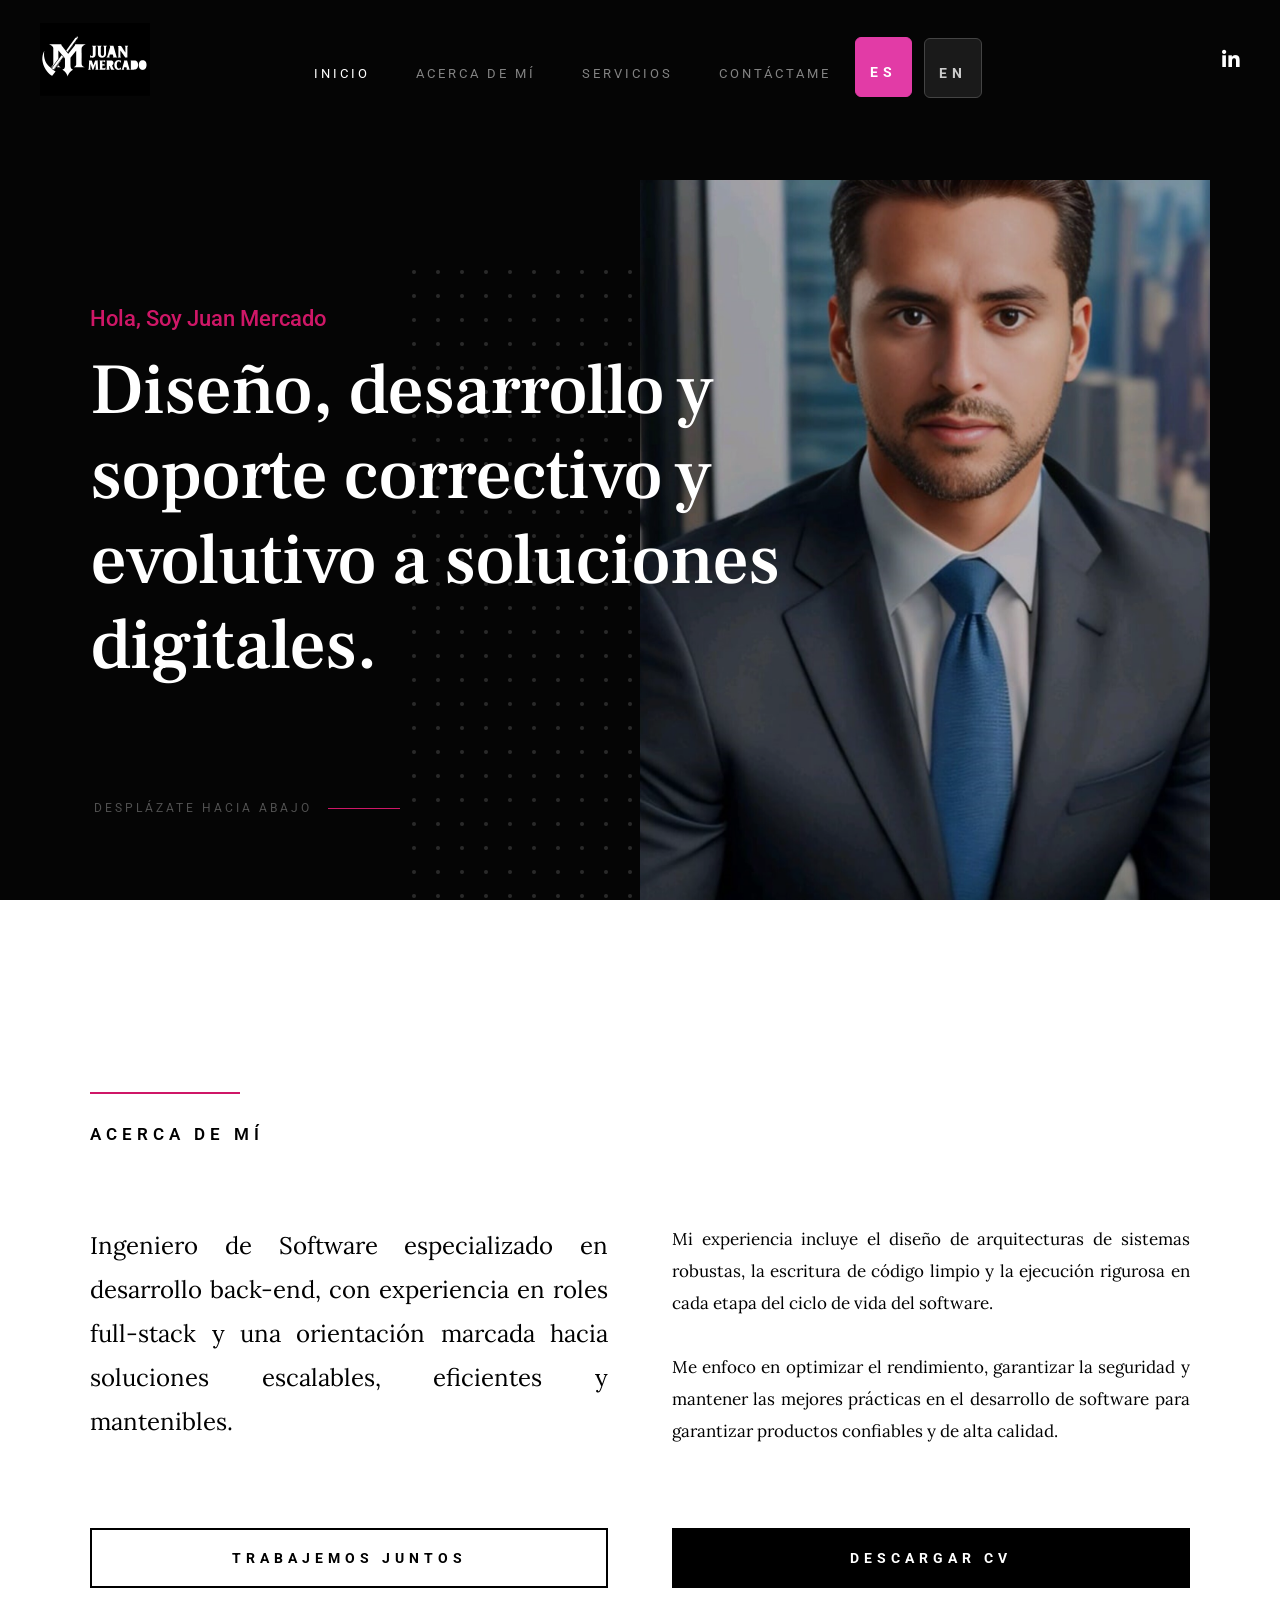
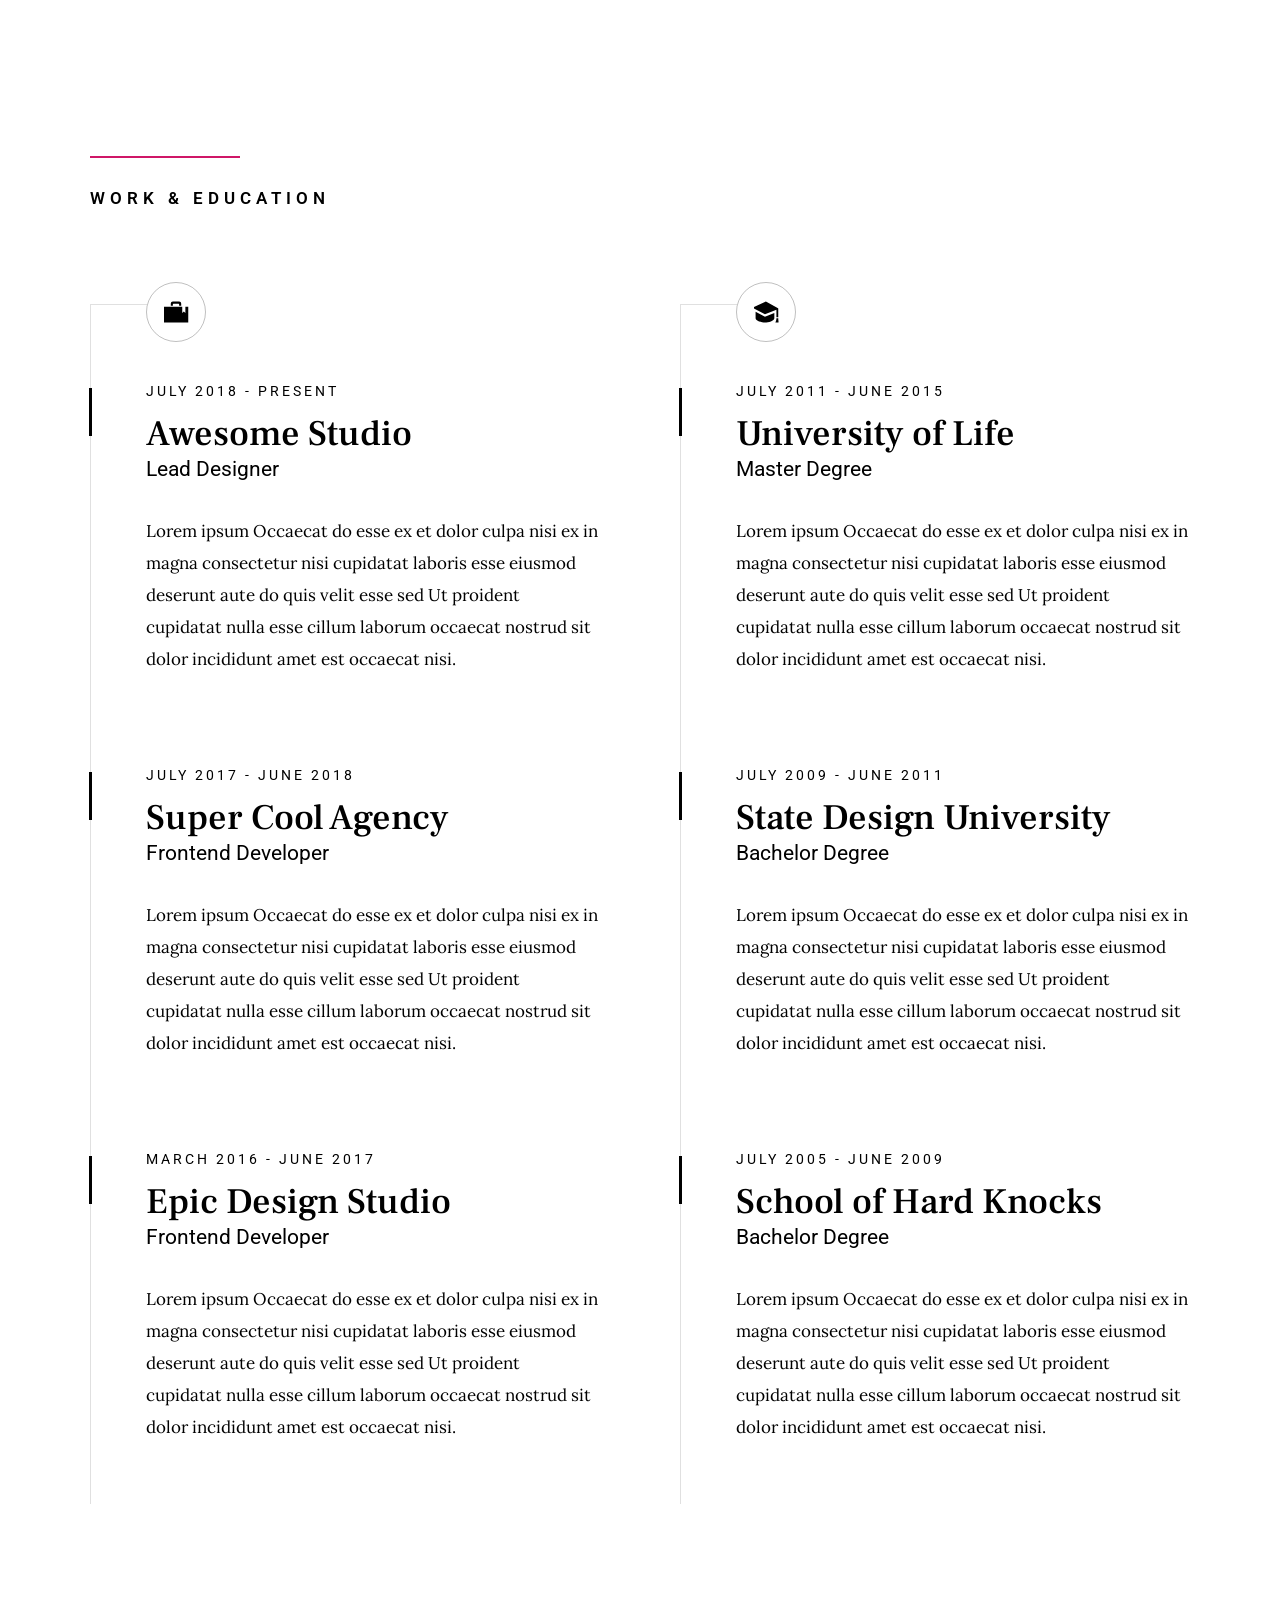
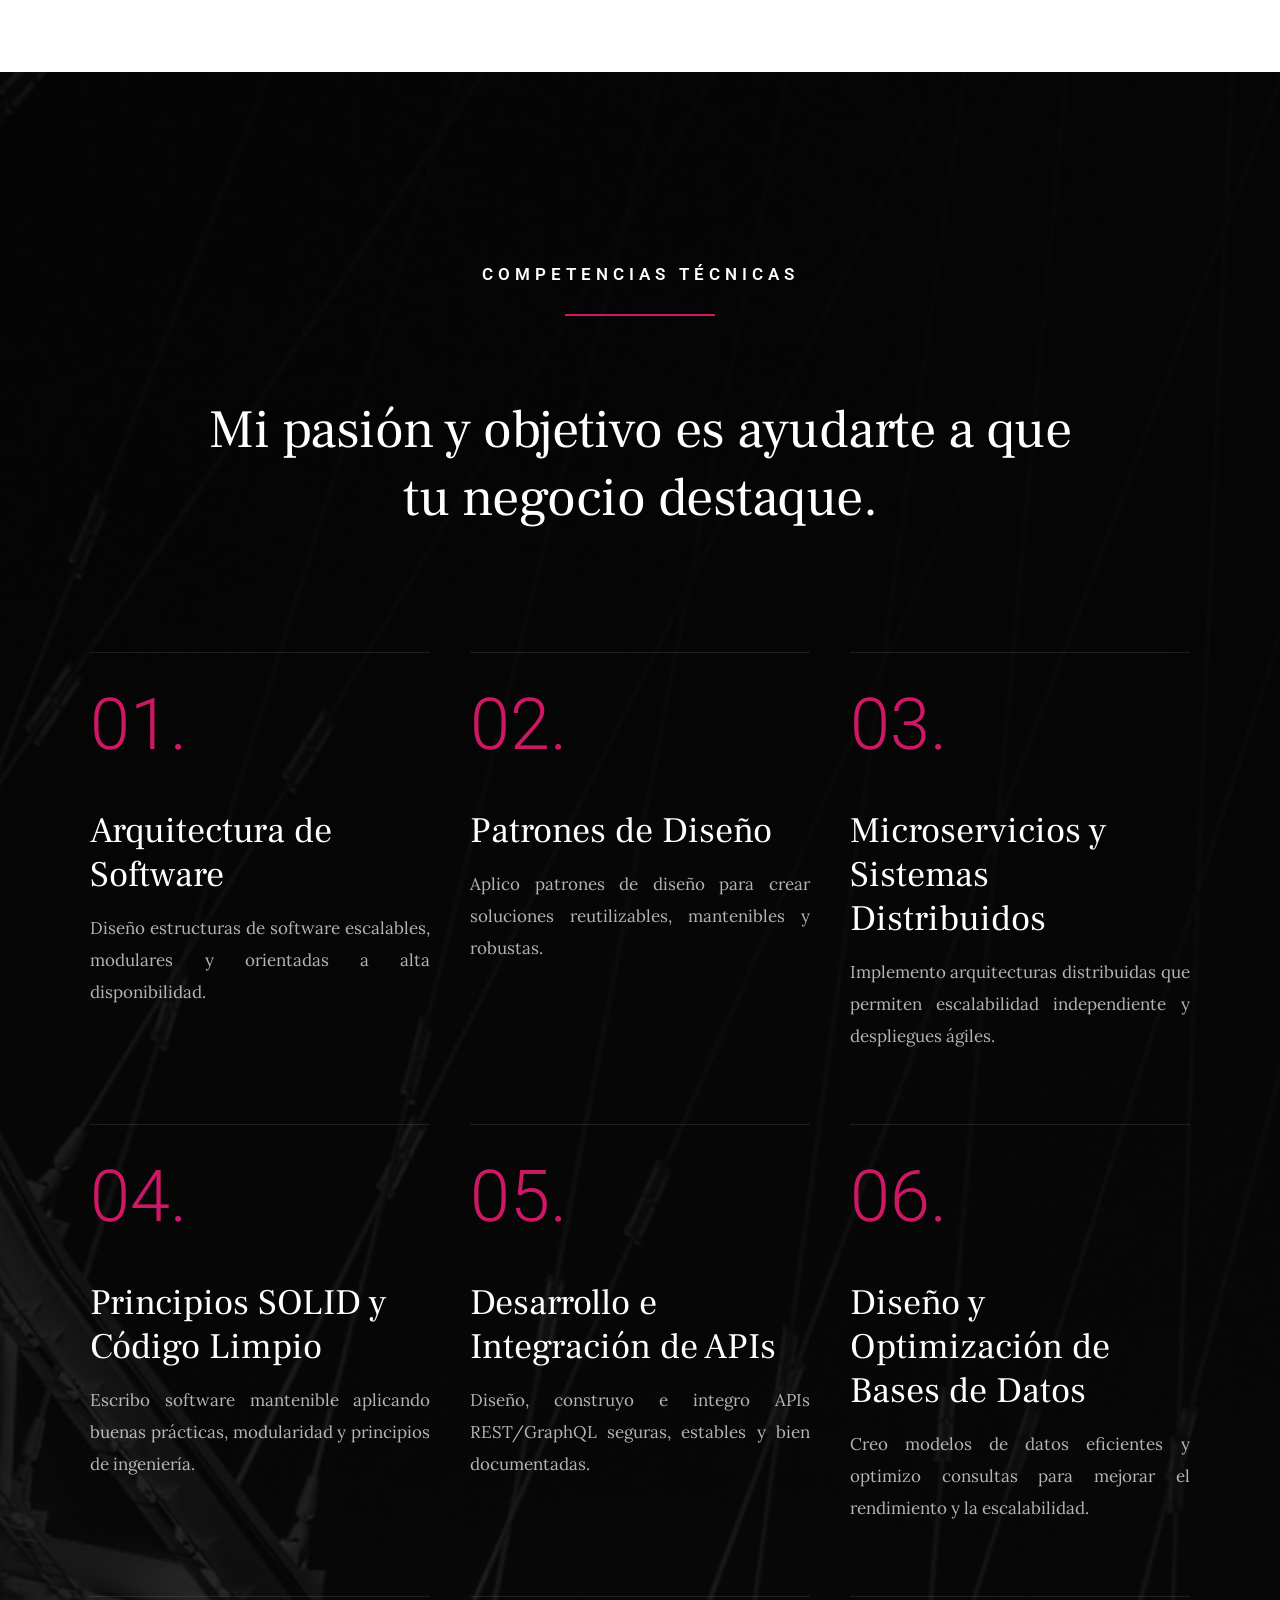
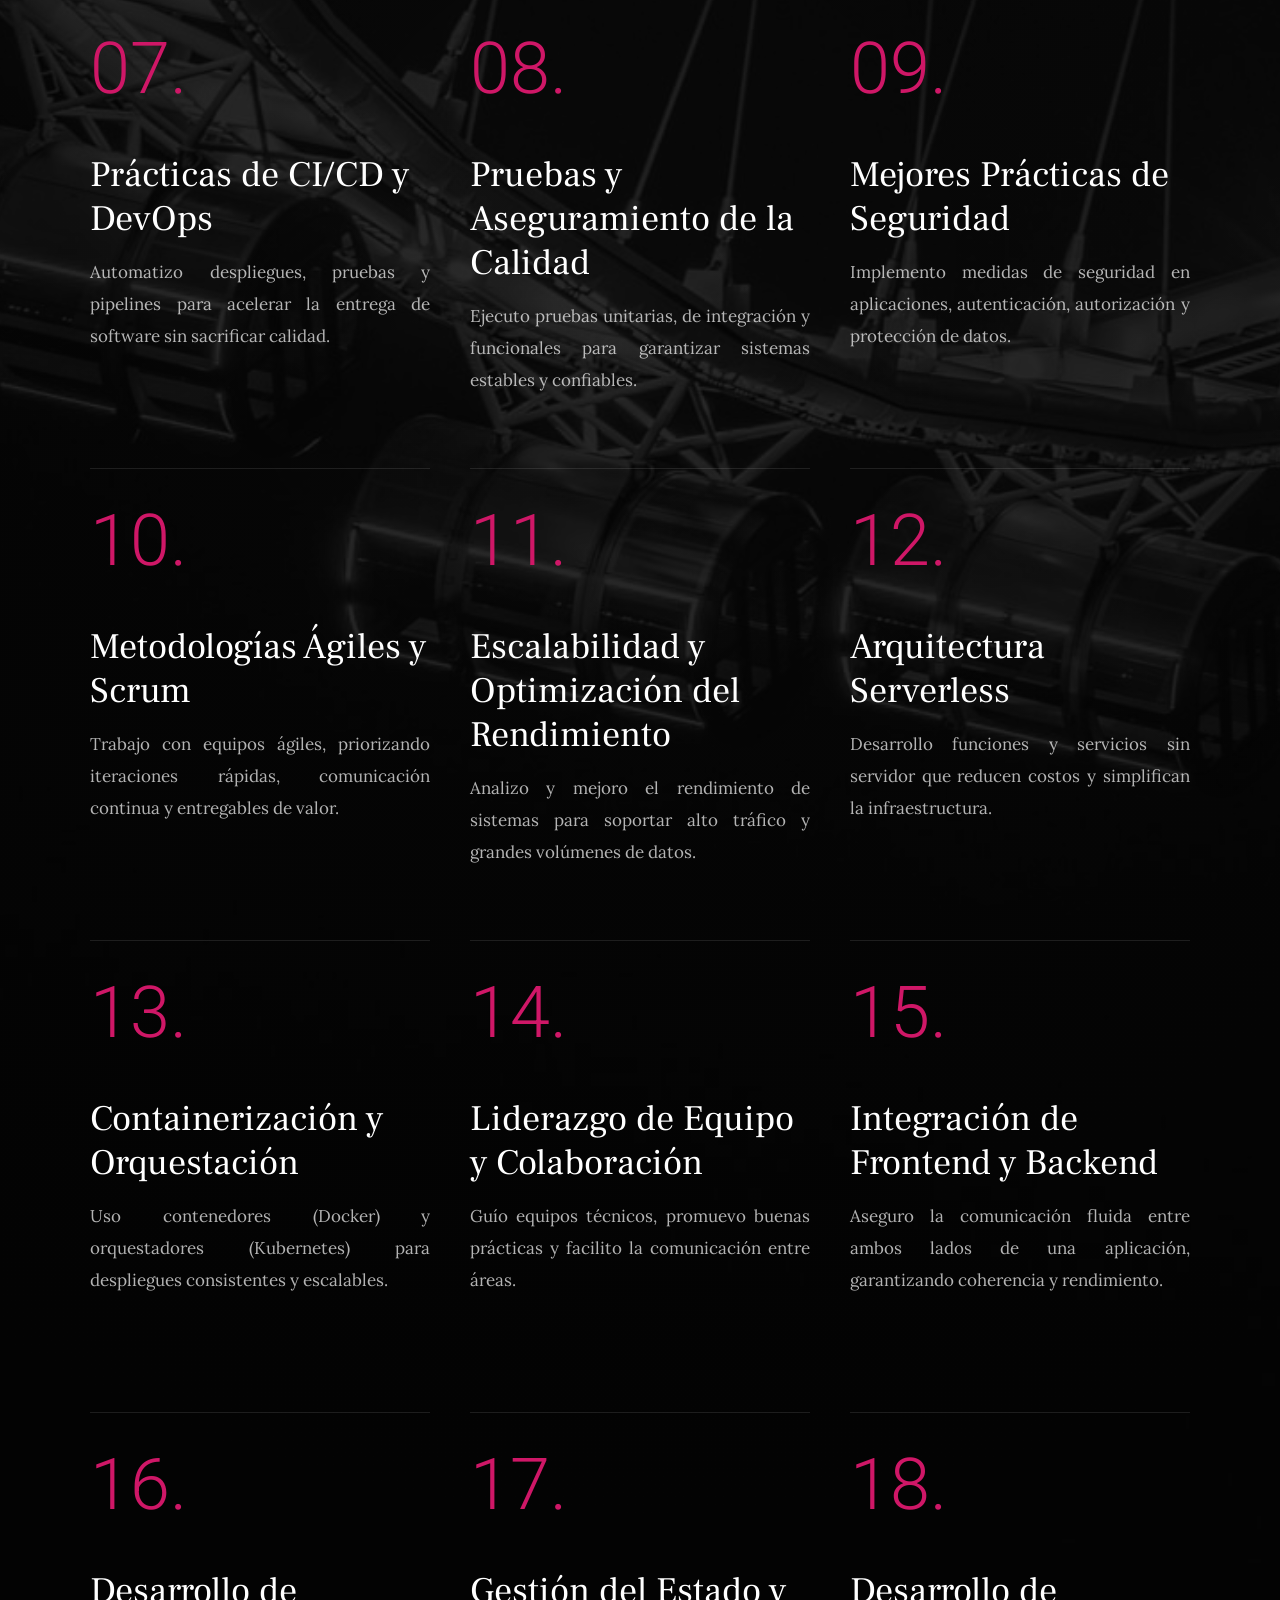
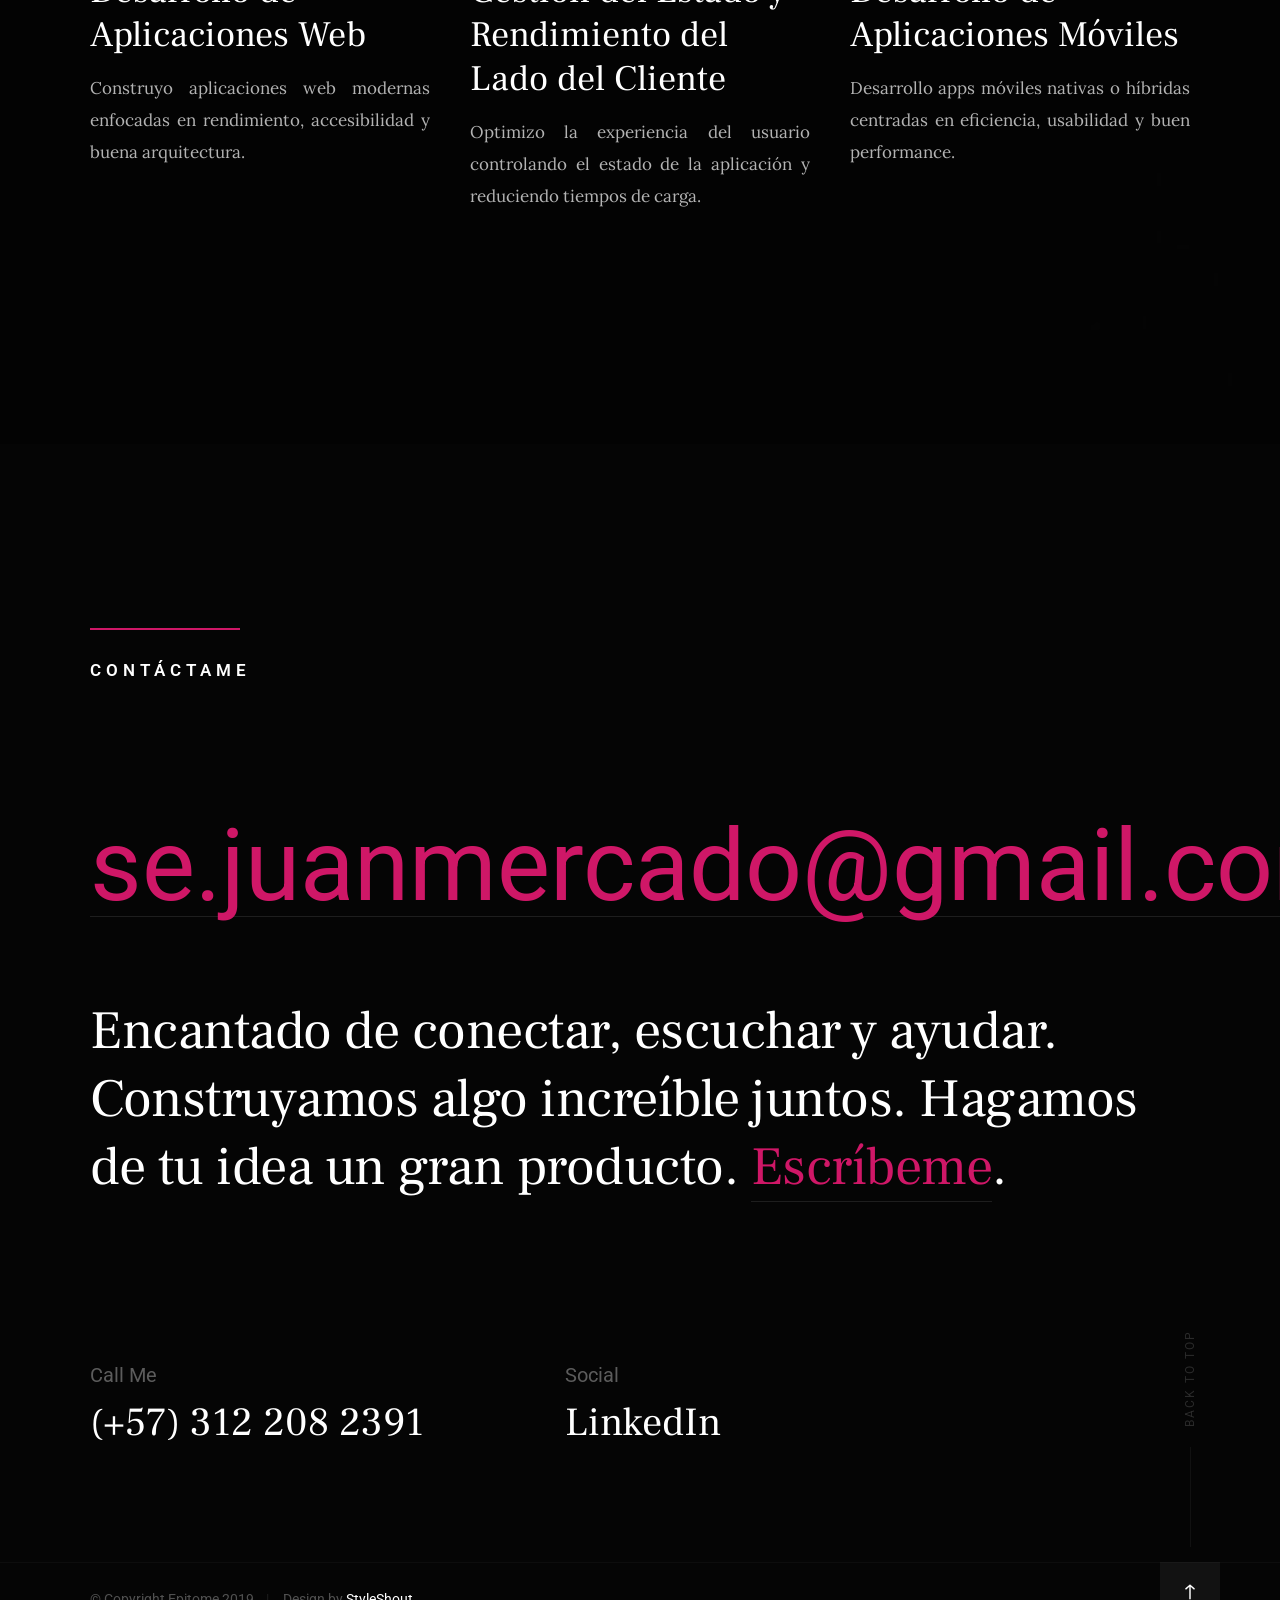
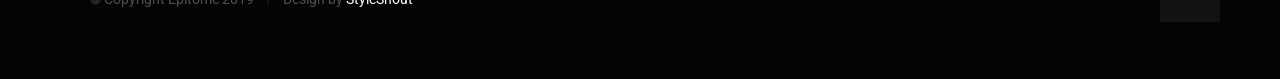
==== commit 9fdd9f30: "5 - Listo seccion de contact en español. Se justifican parrafos de seccion capabilities." ====
--- a/index.html
+++ b/index.html
@@ -383,32 +383,31 @@
       <section id="contact" class="s-contact ss-dark target-section">
          <div class="row heading-block" data-aos="fade-up">
             <div class="column large-full">
-               <h2 class="section-heading">Get In Touch</h2>
+               <h2 class="section-heading">Contáctame</h2>
             </div>
          </div>
          <div class="row contact-main" data-aos="fade-up">
             <div class="column large-full">
                <p class="contact-email">
-                  <a href="mailto:#0">hello@epitome.com</a>
+                  <a href="mailto:se.juanmercado@gmail.com">se.juanmercado@gmail.com</a>
                </p>
                <p class="section-desc">
-                  I'm happy to connect, listen and help. Let's work together and build
-                  something awesome. Let's turn your idea to an even greater product.
-                  <a href="mailto:#0">Email Me</a>.
+                  Encantado de conectar, escuchar y ayudar.
+                  Construyamos algo increíble juntos.
+                  Hagamos de tu idea un gran producto.                  
+                  <a href="https://wa.me/573122082391?text=Hola!%0ATe%20escribo%20desde%20el%20enlace%20de%20tu%20perfil%20profesional.%0AMe%20gustar%C3%ADa%20conversar%20contigo." target="_blank">Escríbeme</a>.
                </p>
             </div>
          </div>
          <div class="row contact-infos" data-aos="fade-up" data-aos-anchor=".contact-main">
             <div class="column large-5 medium-full contact-phone">
                <h4>Call Me</h4>
-               <a href="tel:197-543-2345">+197 543 2345</a>
+               <a href="tel:197-543-2345">(+57) 312 208 2391</a>
             </div>
             <div class="column large-7 medium-full contact-social">
                <h4>Social</h4>
                <ul>
-                  <li><a href="#0" title="Facebook">Facebook</a></li>
-                  <li><a href="#0" title="Twitter">Twitter</a></li>
-                  <li><a href="#0" title="Instagram">Instagram</a></li>
+                  <li><a href="https://www.linkedin.com/in/judam889/" target="_blank" title="LinkedIn">LinkedIn</a></li>
                </ul>
             </div>
          </div>
--- a/css/main.css
+++ b/css/main.css
@@ -2562,6 +2562,10 @@
   padding-top: 3.6rem;
 }
 
+.services-list .item-service__content p {
+  text-align: justify;
+}
+
 .services-list .item-service__content::before {
   display: block;
   content: counter(ctr, decimal-leading-zero) ".";
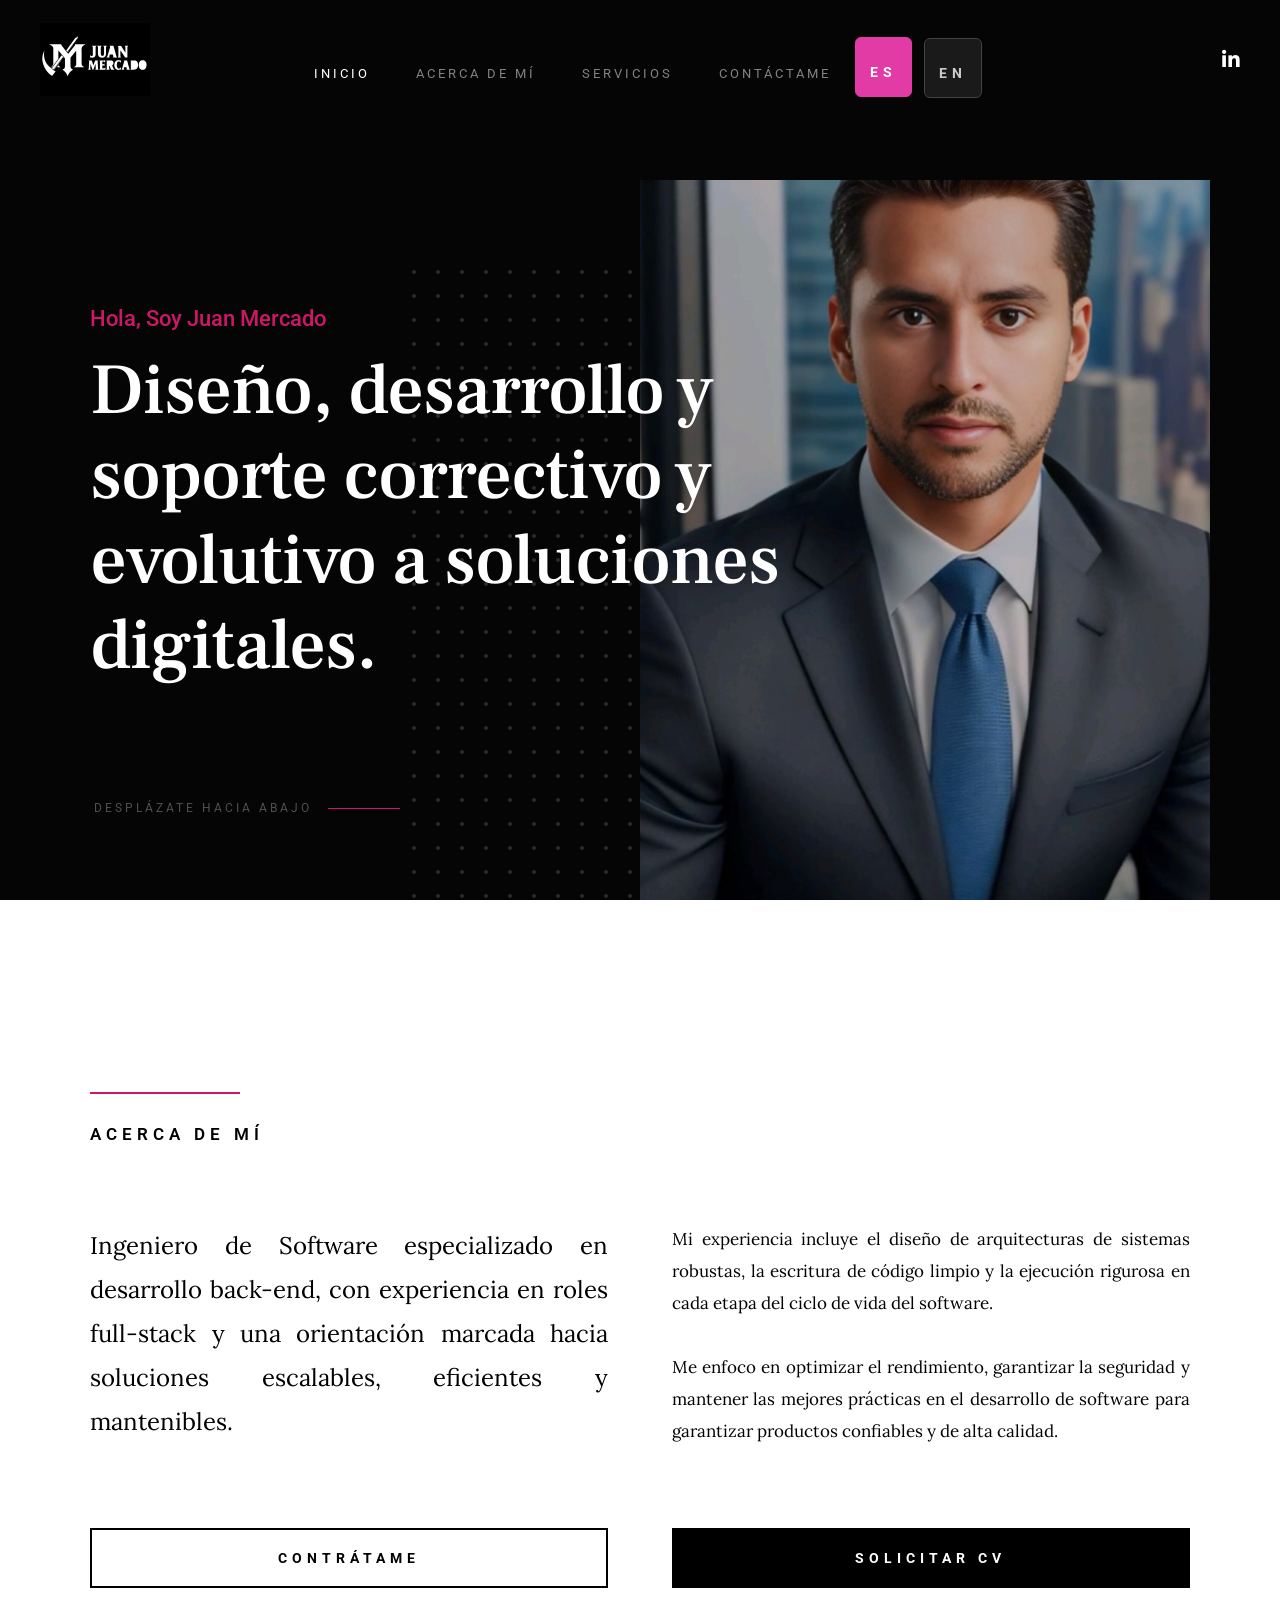
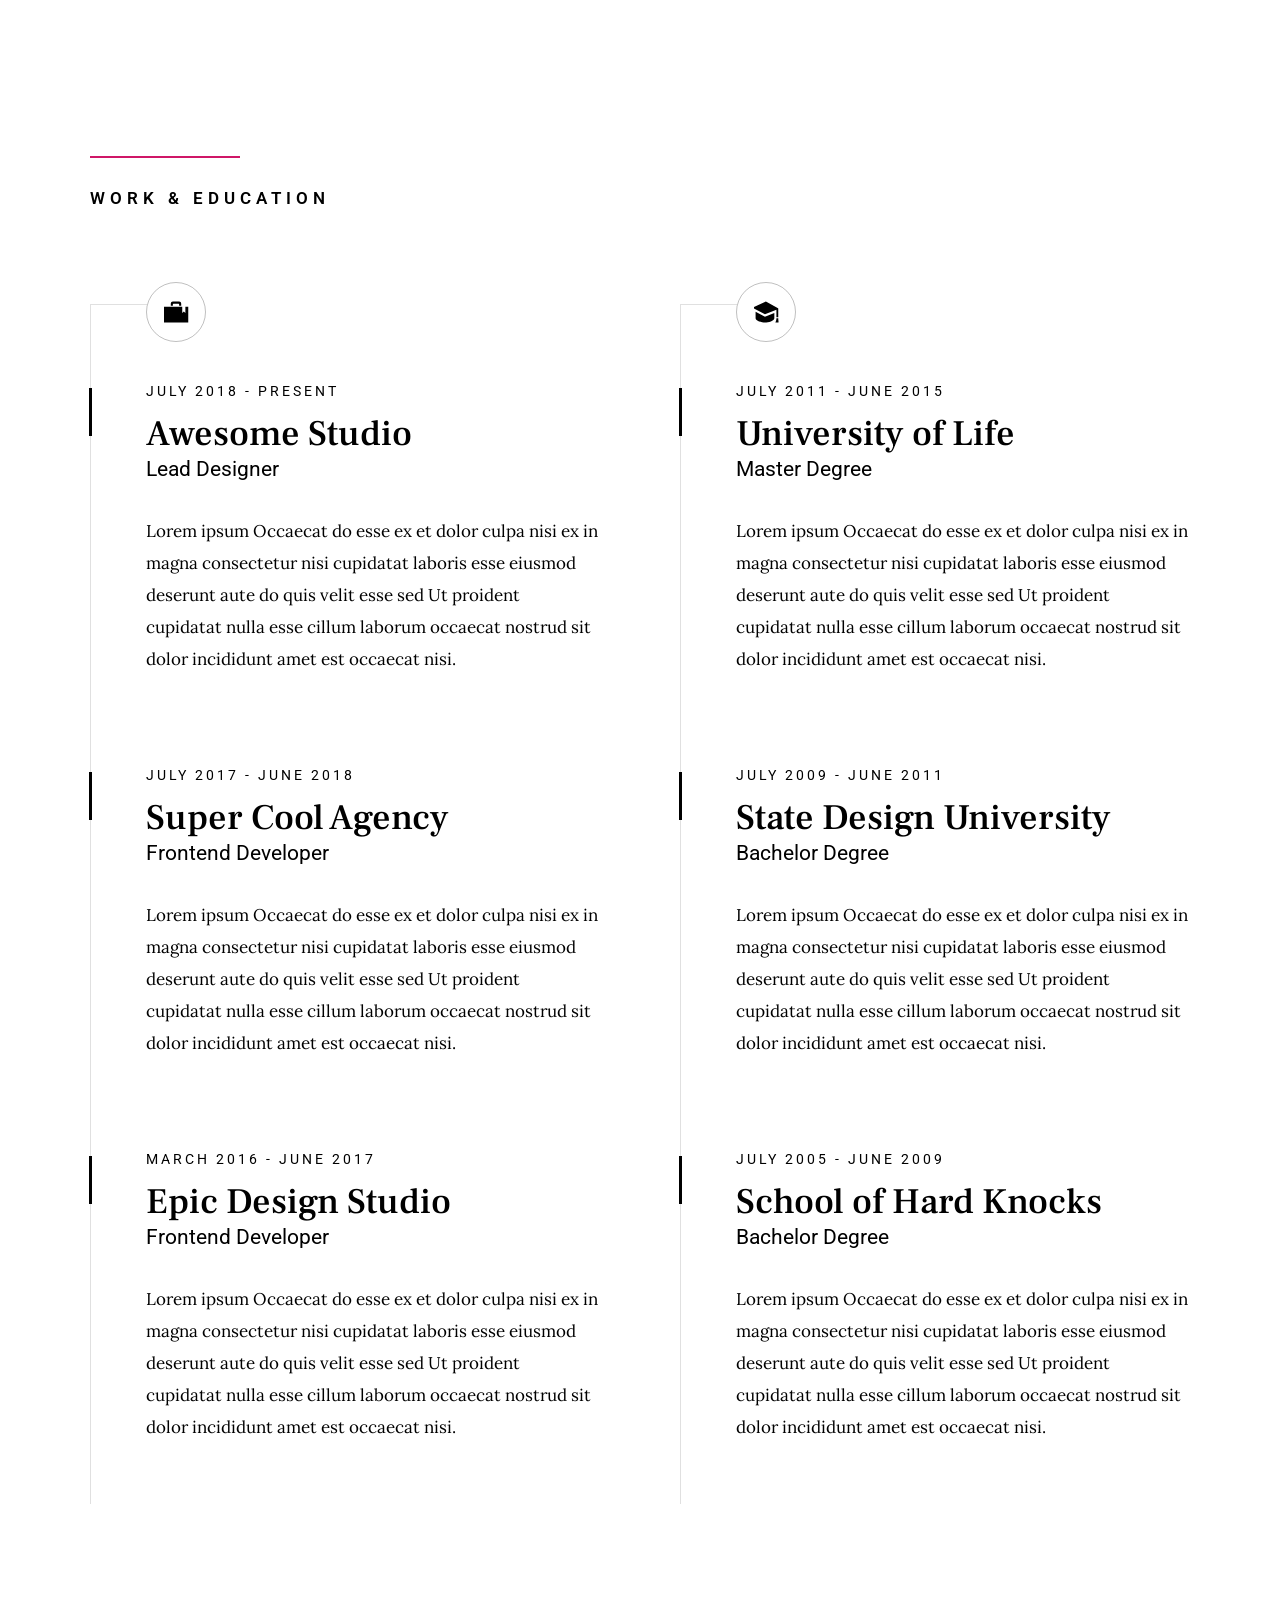
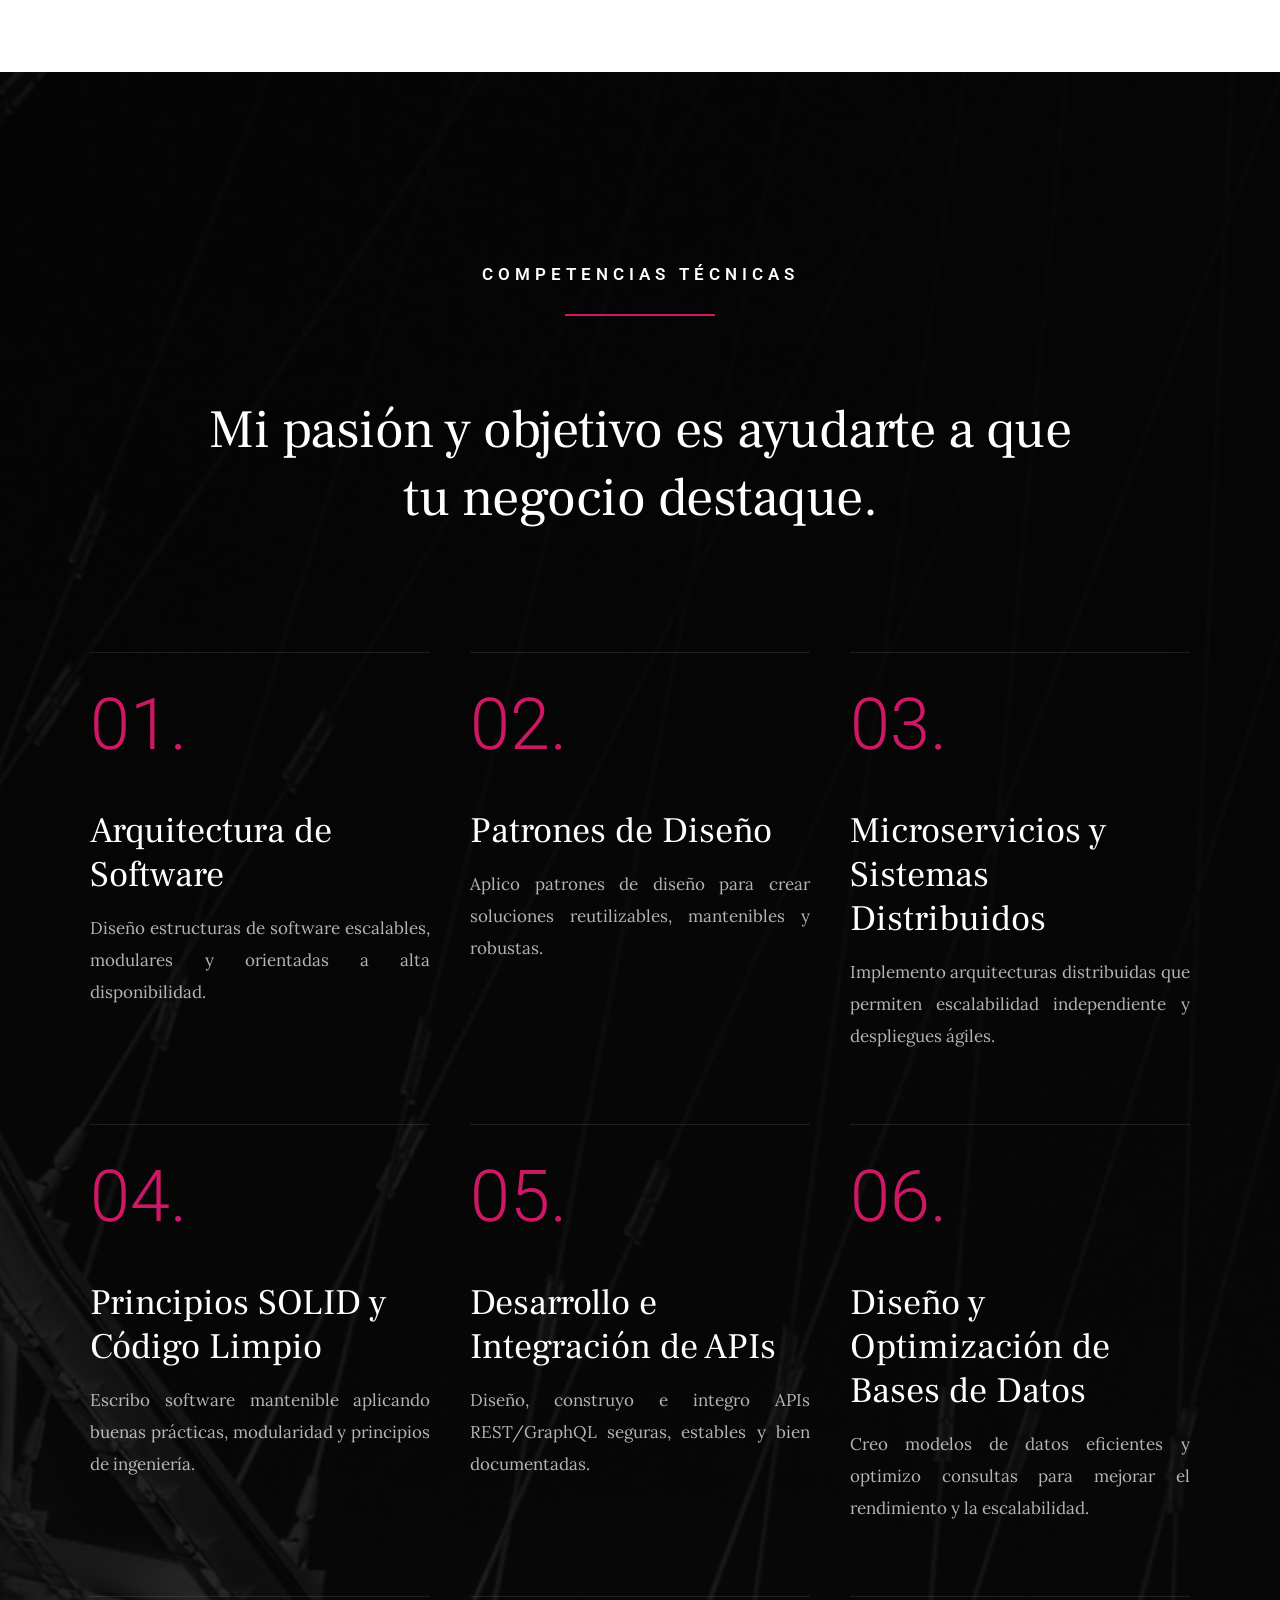
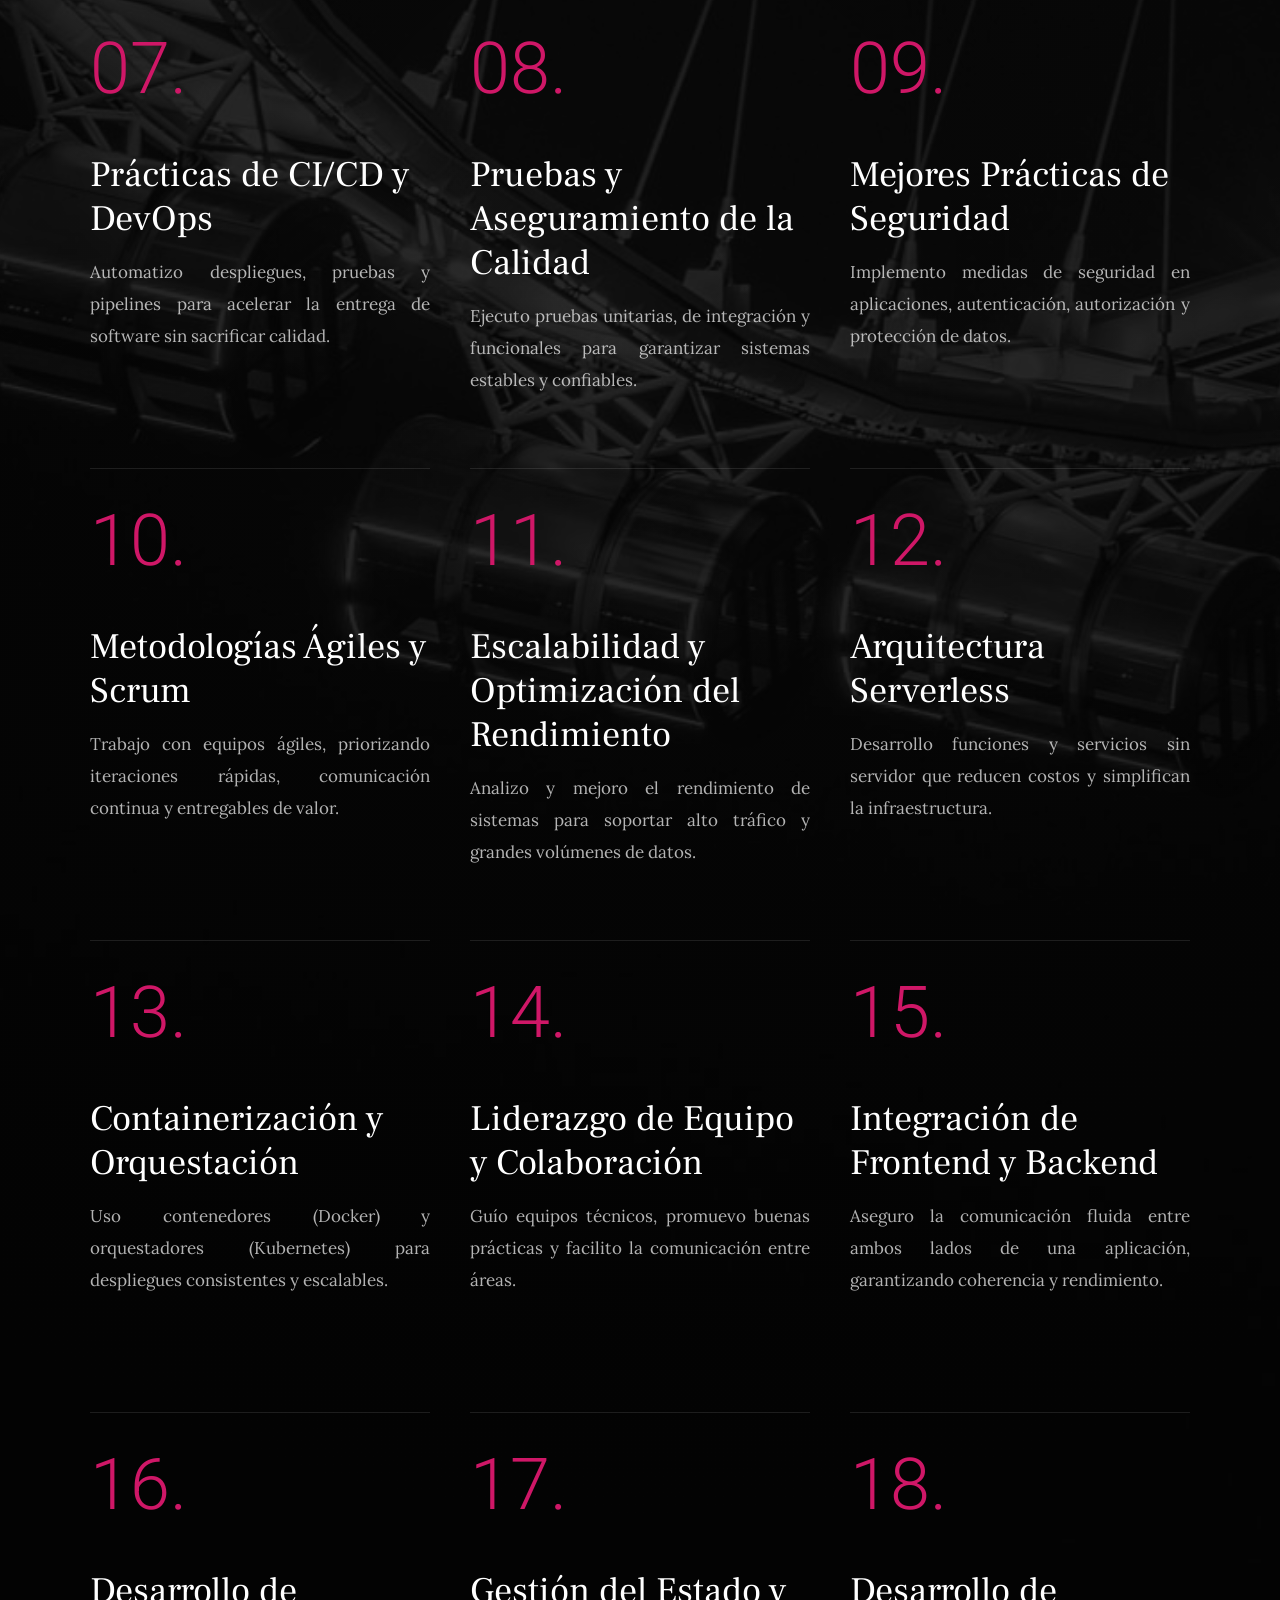
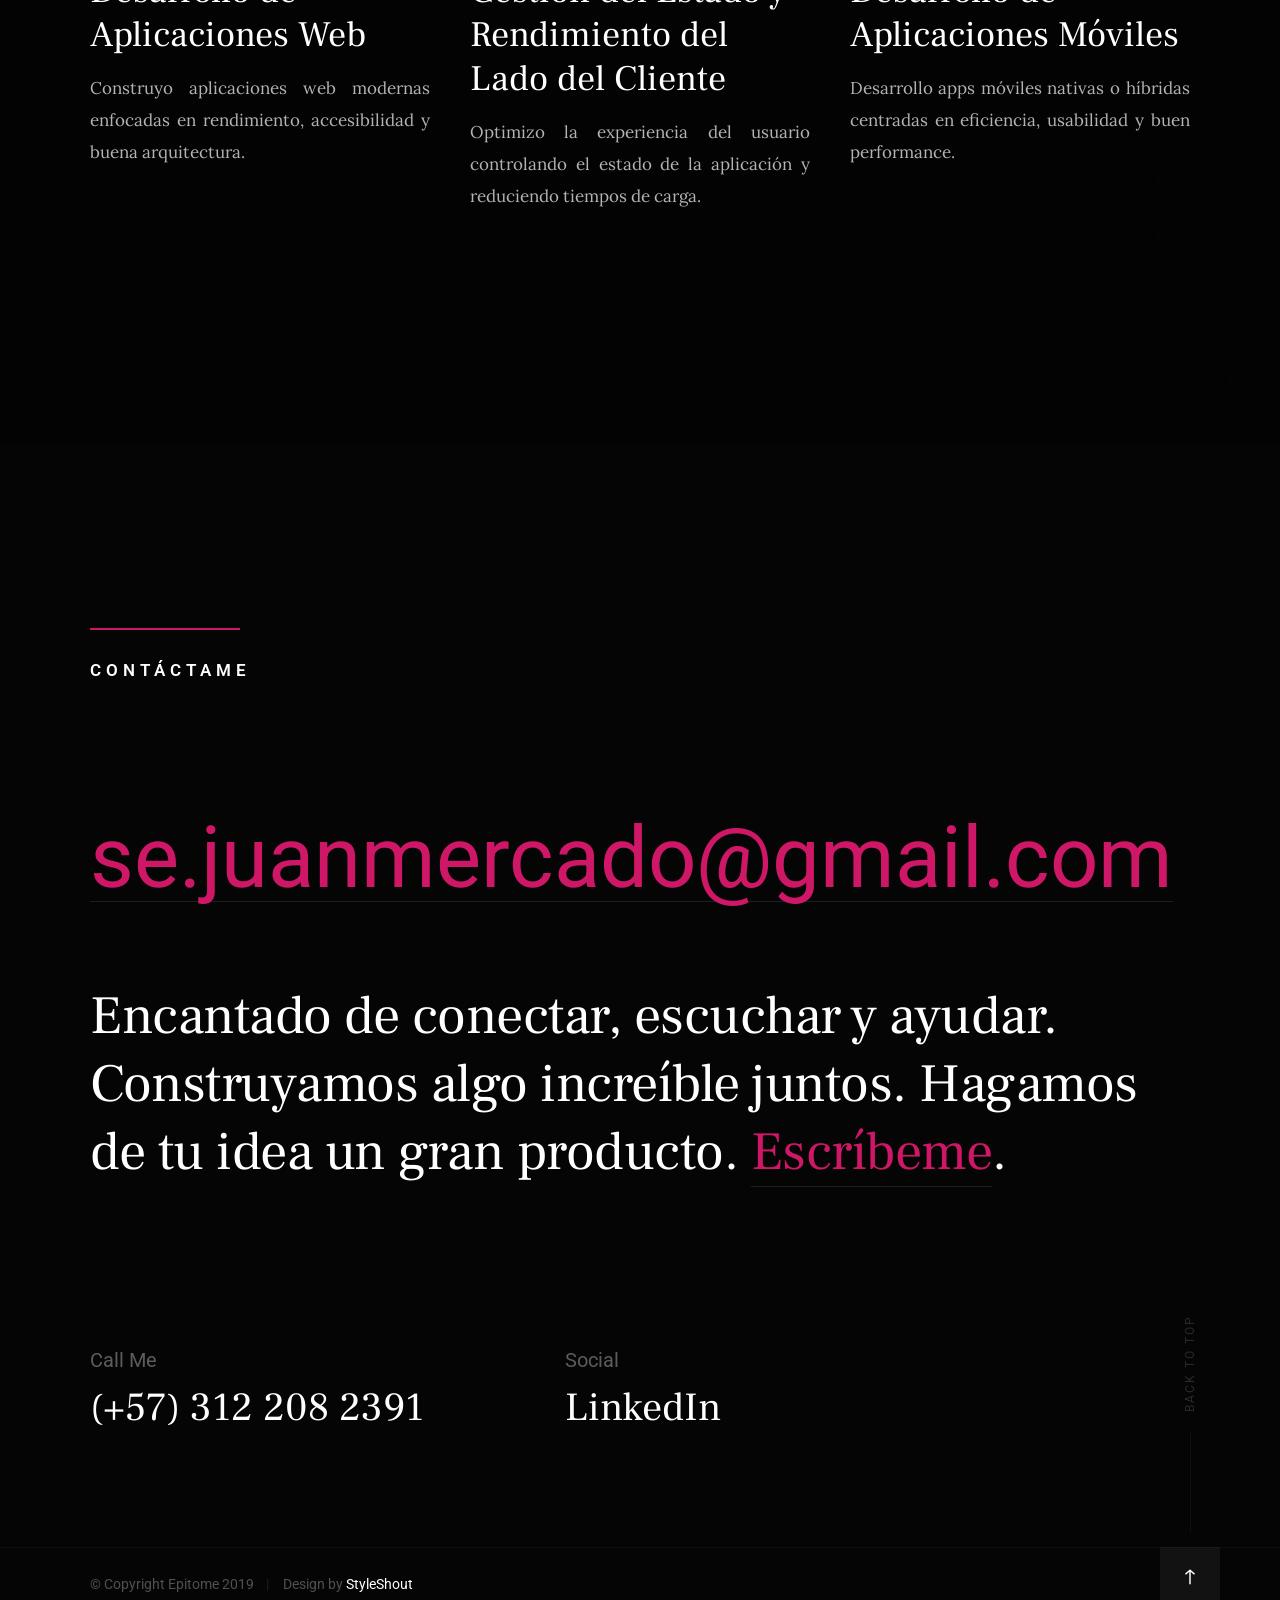
==== commit ec9462bd: "7 - Se realizanalgunos ajustes en la clase que maneja el tamañode las letras del correo, ya que esta" ====
--- a/index.html
+++ b/index.html
@@ -110,10 +110,10 @@
             </div>
             <div class="row about-me__buttons">
                <div class="column large-half tab-full" data-aos="fade-up">
-                  <a href="#contact" class="btn btn--stroke full-width">Trabajemos juntos</a>
+                  <a href="#contact" class="btn btn--stroke full-width">Contrátame</a>
                </div>
                <div class="column large-half tab-full" data-aos="fade-up">
-                  <a href="#0" class="btn btn--primary full-width">Descargar CV</a>
+                  <a href="#0" class="btn btn--primary full-width">Solicitar CV</a>
                </div>
             </div>
          </div>
@@ -395,14 +395,14 @@
                   Encantado de conectar, escuchar y ayudar.
                   Construyamos algo increíble juntos.
                   Hagamos de tu idea un gran producto.                  
-                  <a href="https://wa.me/573122082391?text=Hola!%0ATe%20escribo%20desde%20el%20enlace%20de%20tu%20perfil%20profesional.%0AMe%20gustar%C3%ADa%20conversar%20contigo." target="_blank">Escríbeme</a>.
+                  <a href="https://wa.me/573122082391?text=Hola%21%20Te%20escribo%20desde%20el%20enlace%20de%20tu%20perfil%20profesional.%20Me%20gustaría%20conversar%20contigo." target="_blank">Escríbeme</a>.
                </p>
             </div>
          </div>
          <div class="row contact-infos" data-aos="fade-up" data-aos-anchor=".contact-main">
             <div class="column large-5 medium-full contact-phone">
                <h4>Call Me</h4>
-               <a href="tel:197-543-2345">(+57) 312 208 2391</a>
+               <a href="https://wa.me/573122082391">(+57) 312 208 2391</a>
             </div>
             <div class="column large-7 medium-full contact-social">
                <h4>Social</h4>
--- a/css/main.css
+++ b/css/main.css
@@ -2562,6 +2562,7 @@
   padding-top: 3.6rem;
 }
 
+
 .services-list .item-service__content p {
   text-align: justify;
 }
@@ -3357,9 +3358,16 @@
 * responsive:
 * contact
 * ------------------------------------------------------------------- */
+
+@media screen and (min-width: 1301px){
+  .contact-email {
+    font-size: 5.5rem;
+  }
+}
+
 @media screen and (max-width:1300px) {
   .contact-email {
-    font-size: 10rem;
+    font-size: 8.5rem;
   }
 
   .contact-infos {
@@ -3374,7 +3382,7 @@
 
 @media screen and (max-width:1200px) {
   .contact-email {
-    font-size: 9rem;
+    font-size: 7rem;
   }
 
   .contact-infos {
@@ -3385,7 +3393,7 @@
 
 @media screen and (max-width:1024px) {
   .contact-email {
-    font-size: 7.2rem;
+    font-size: 5.2rem;
   }
 
   .contact-infos {
@@ -3404,7 +3412,7 @@
   }
 
   .contact-email {
-    font-size: 9vw;
+    font-size: 7vw;
   }
 
   .contact-infos {
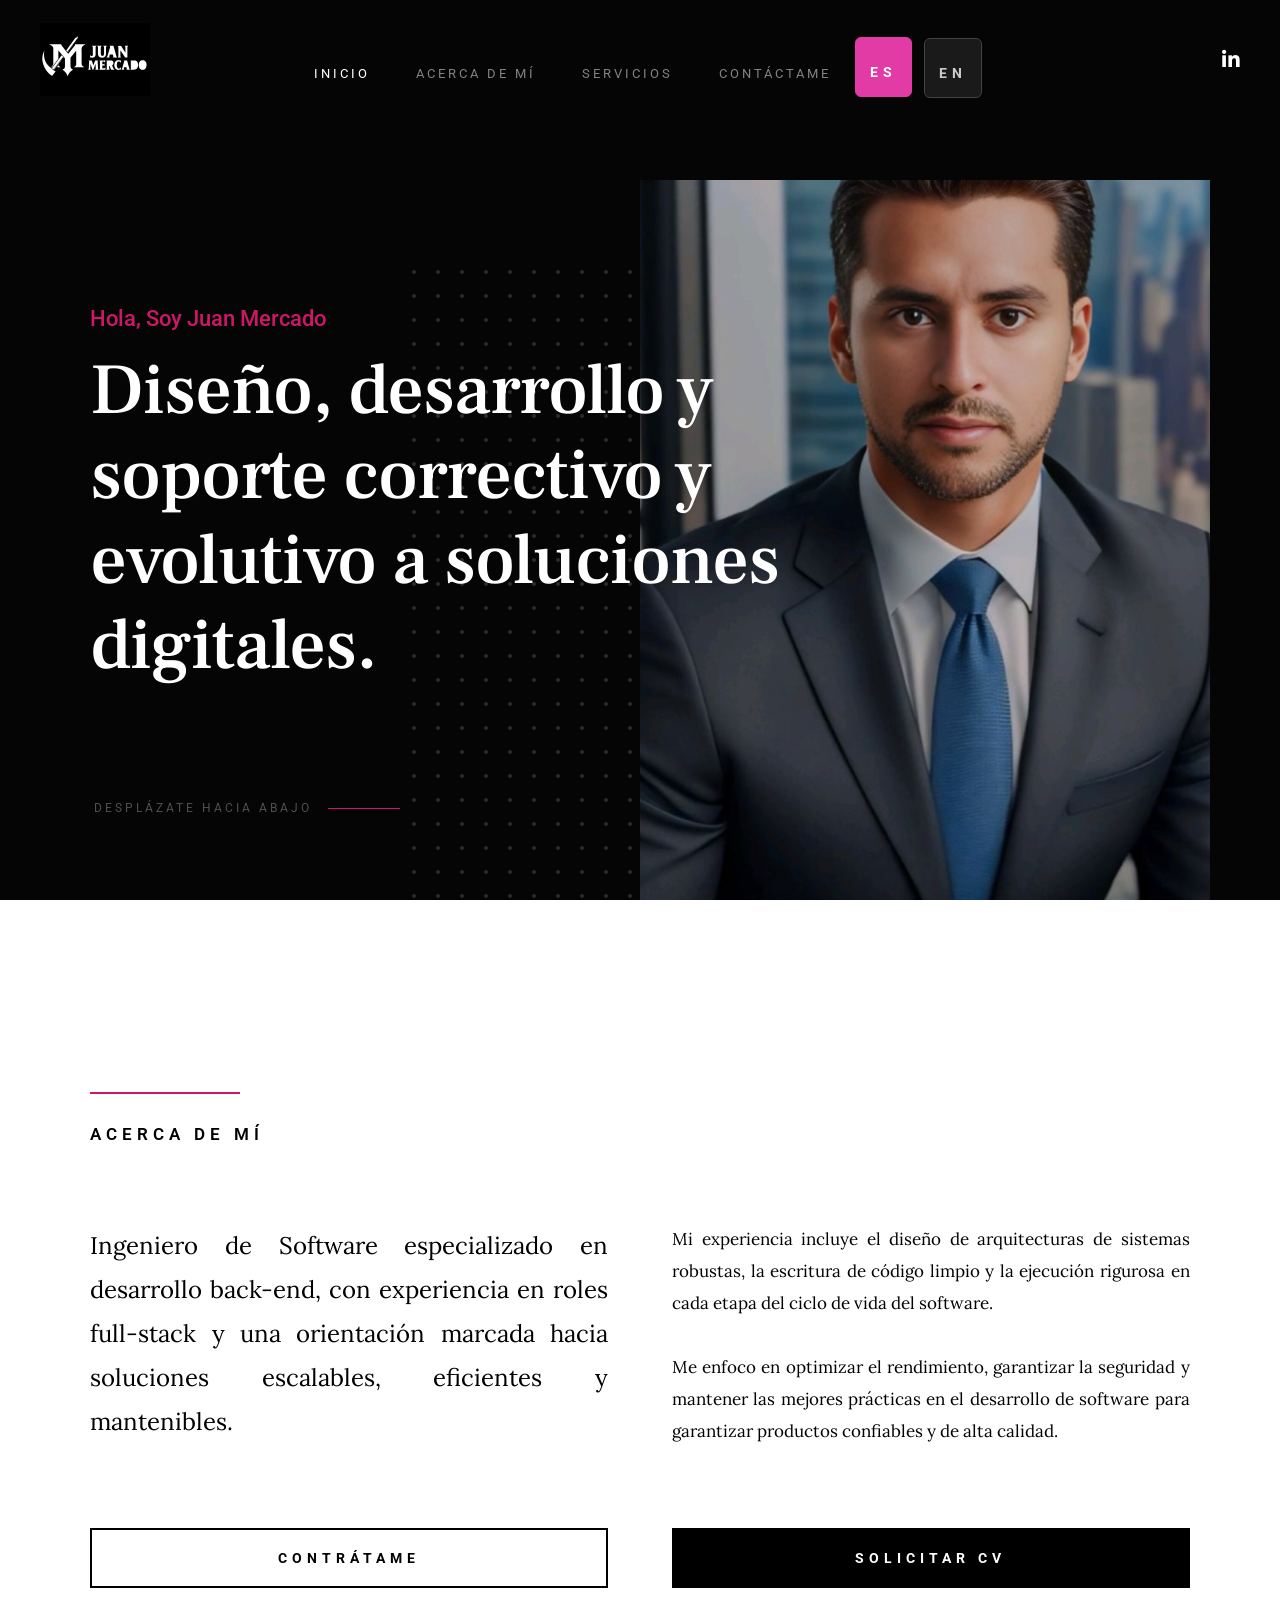
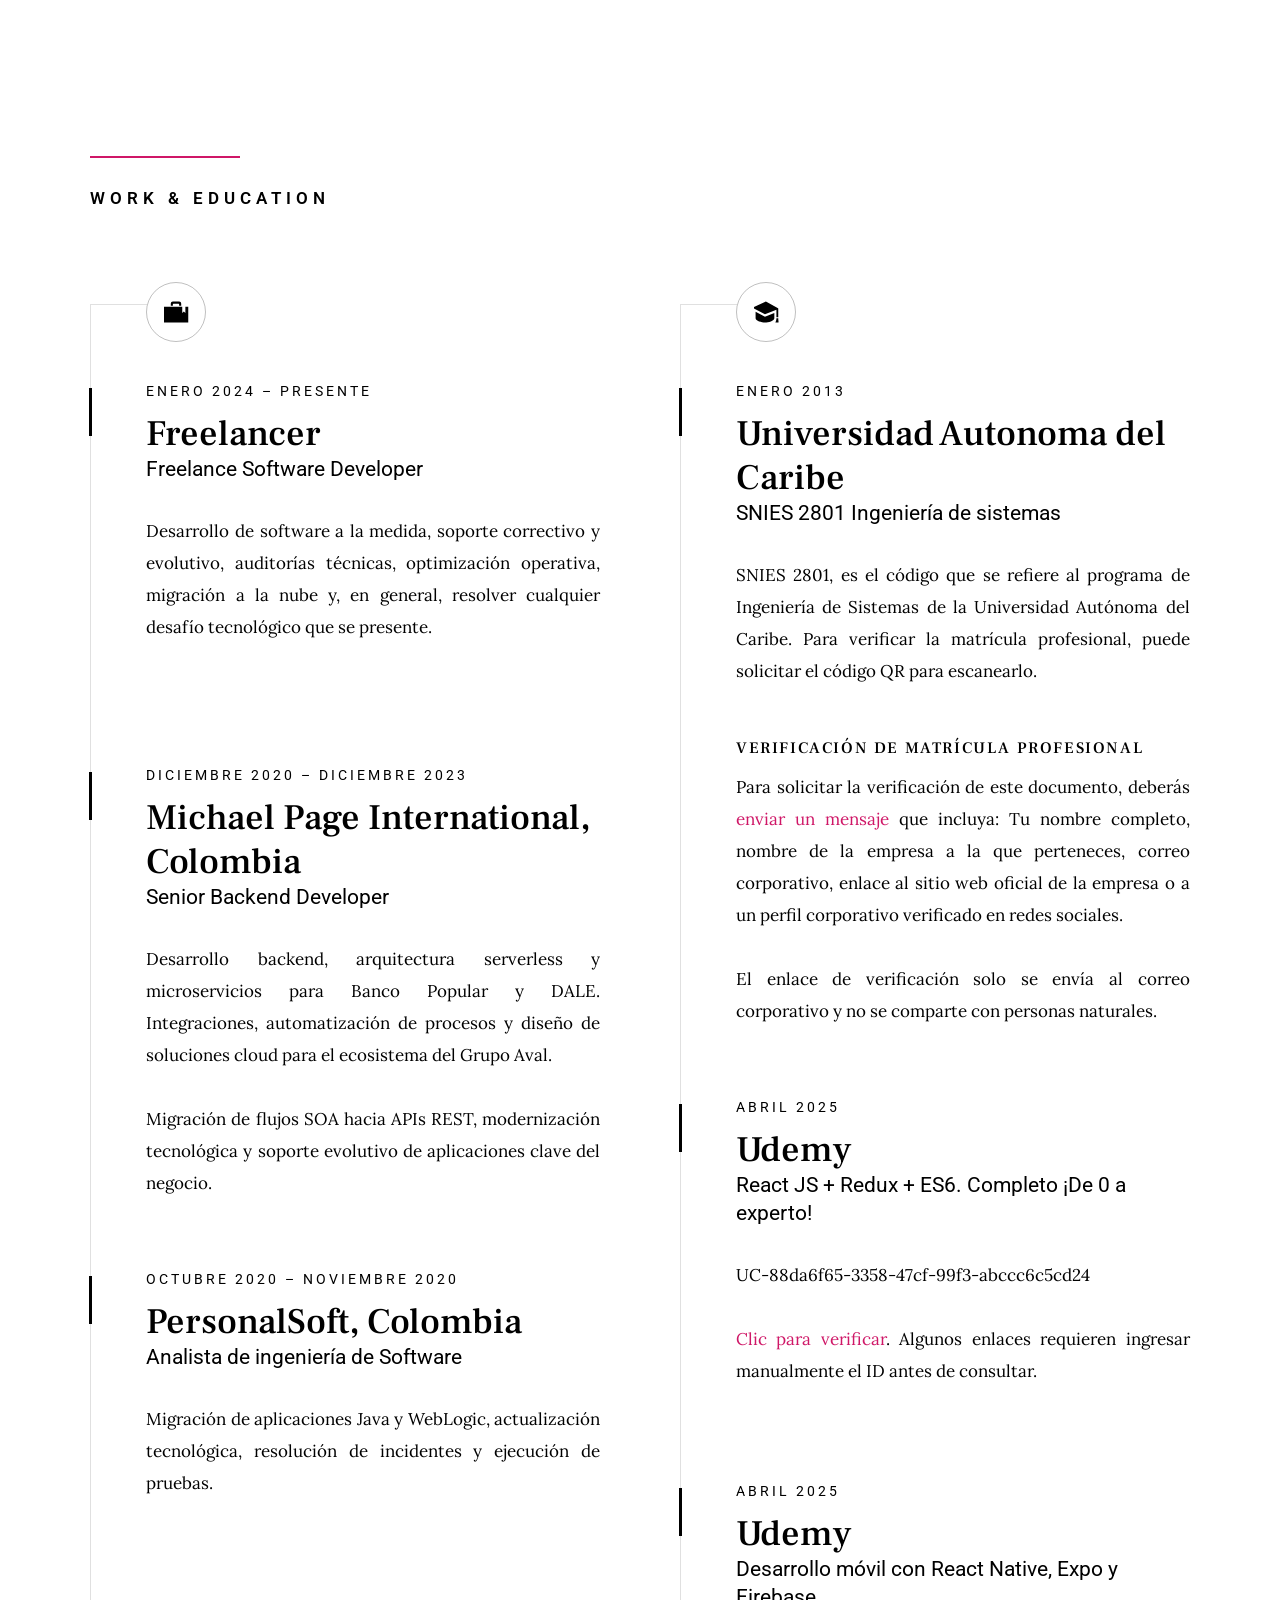
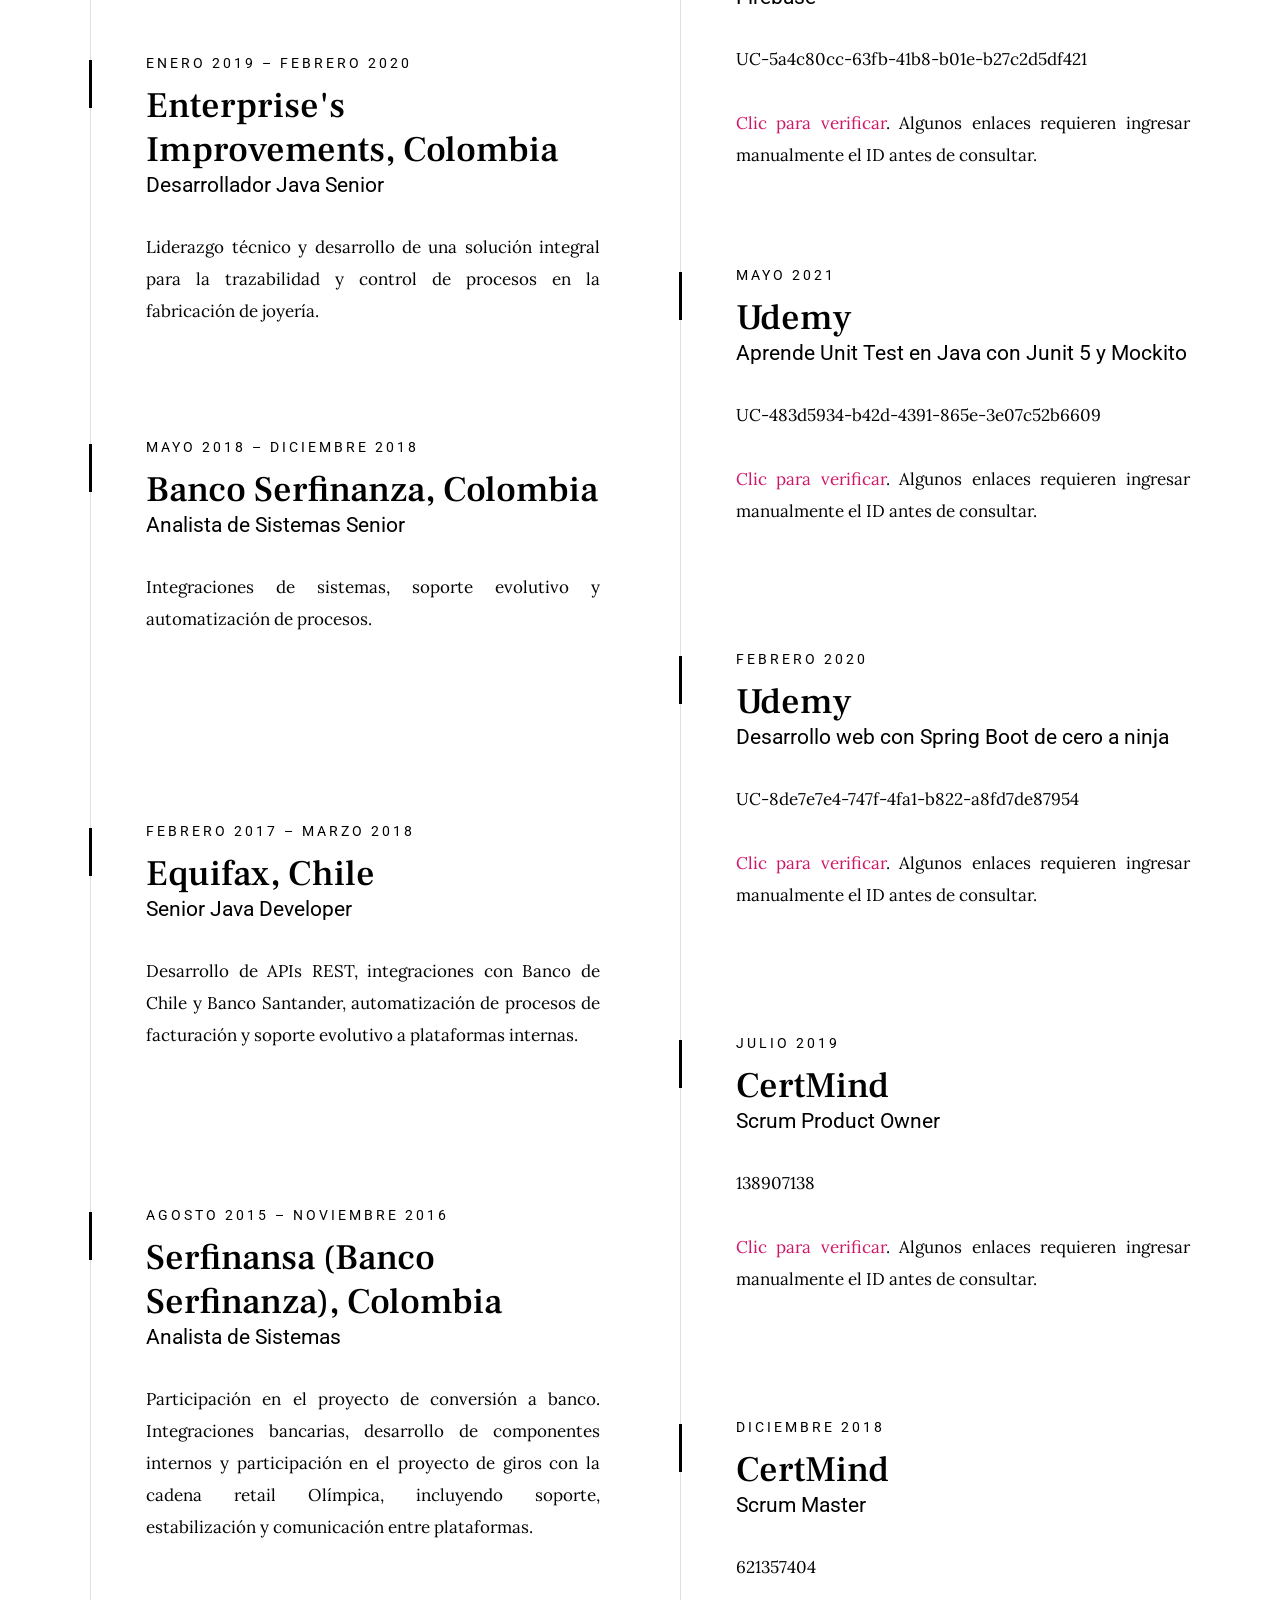
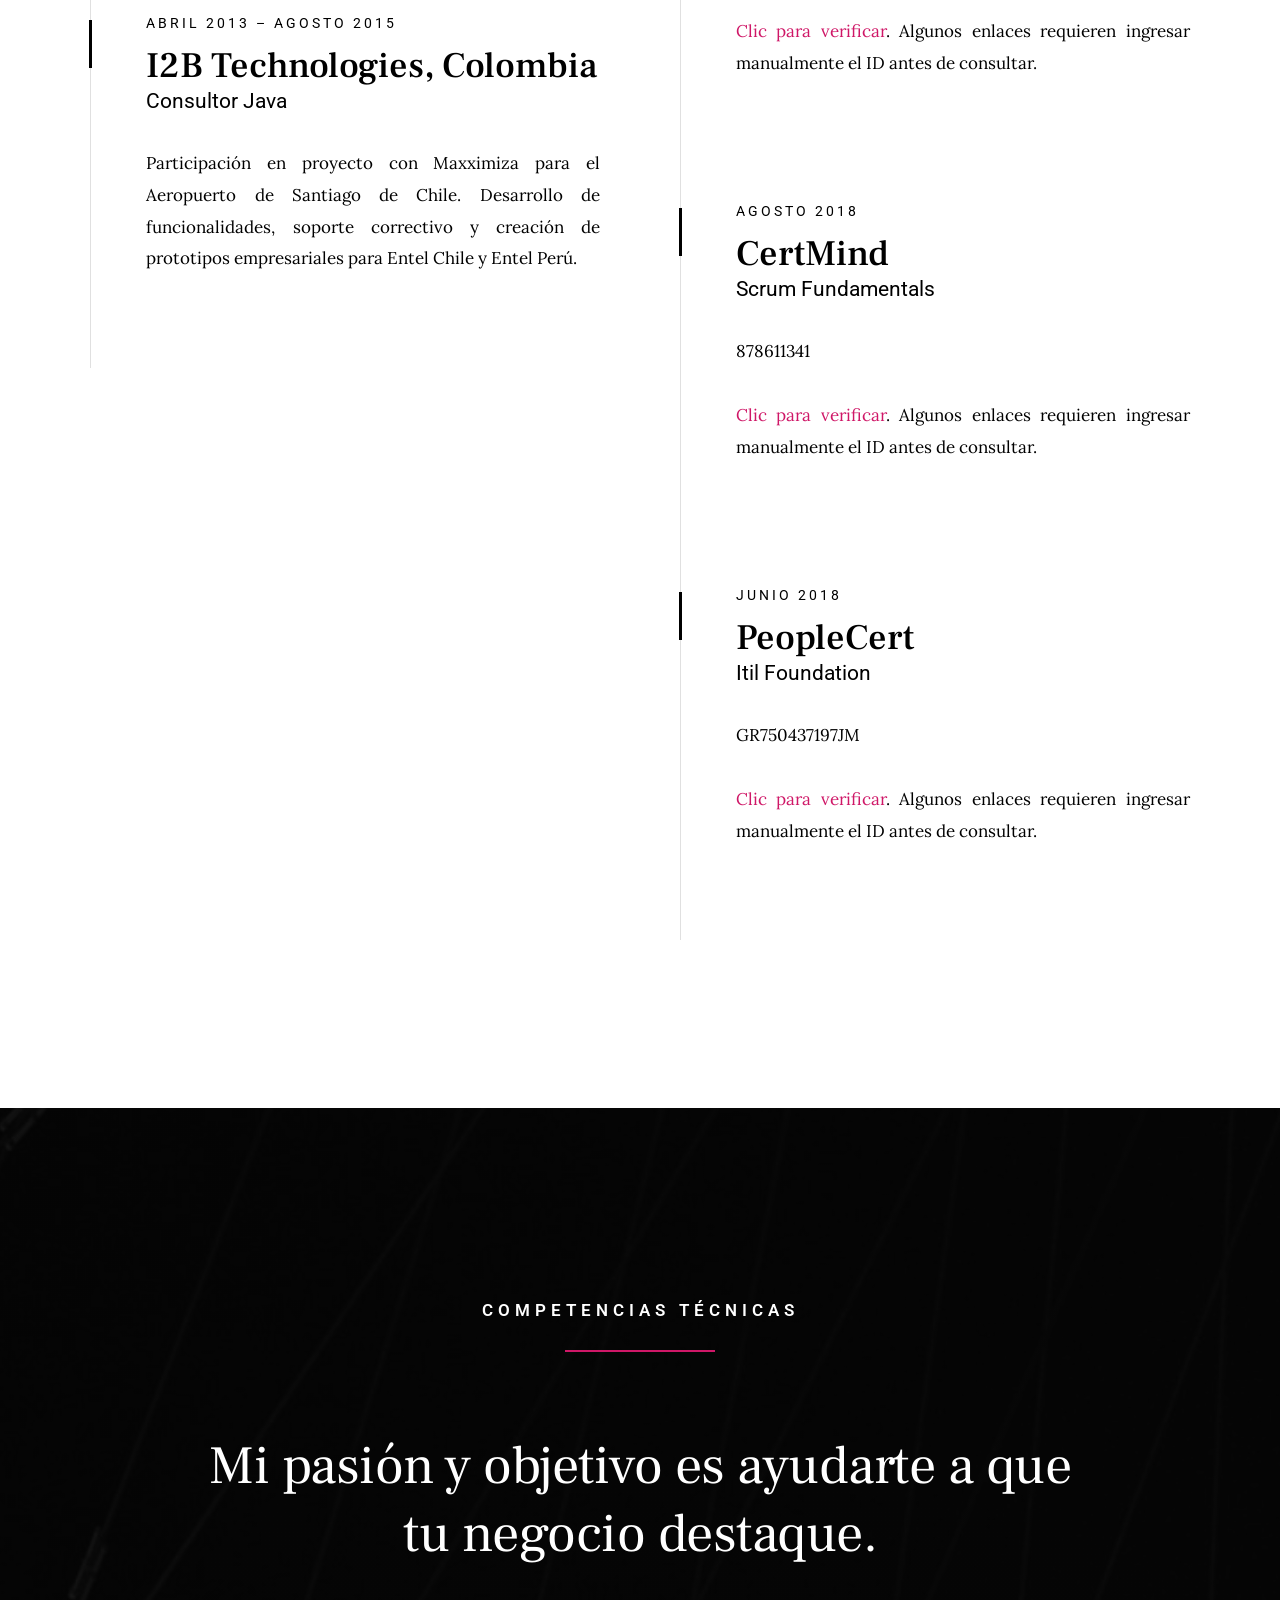
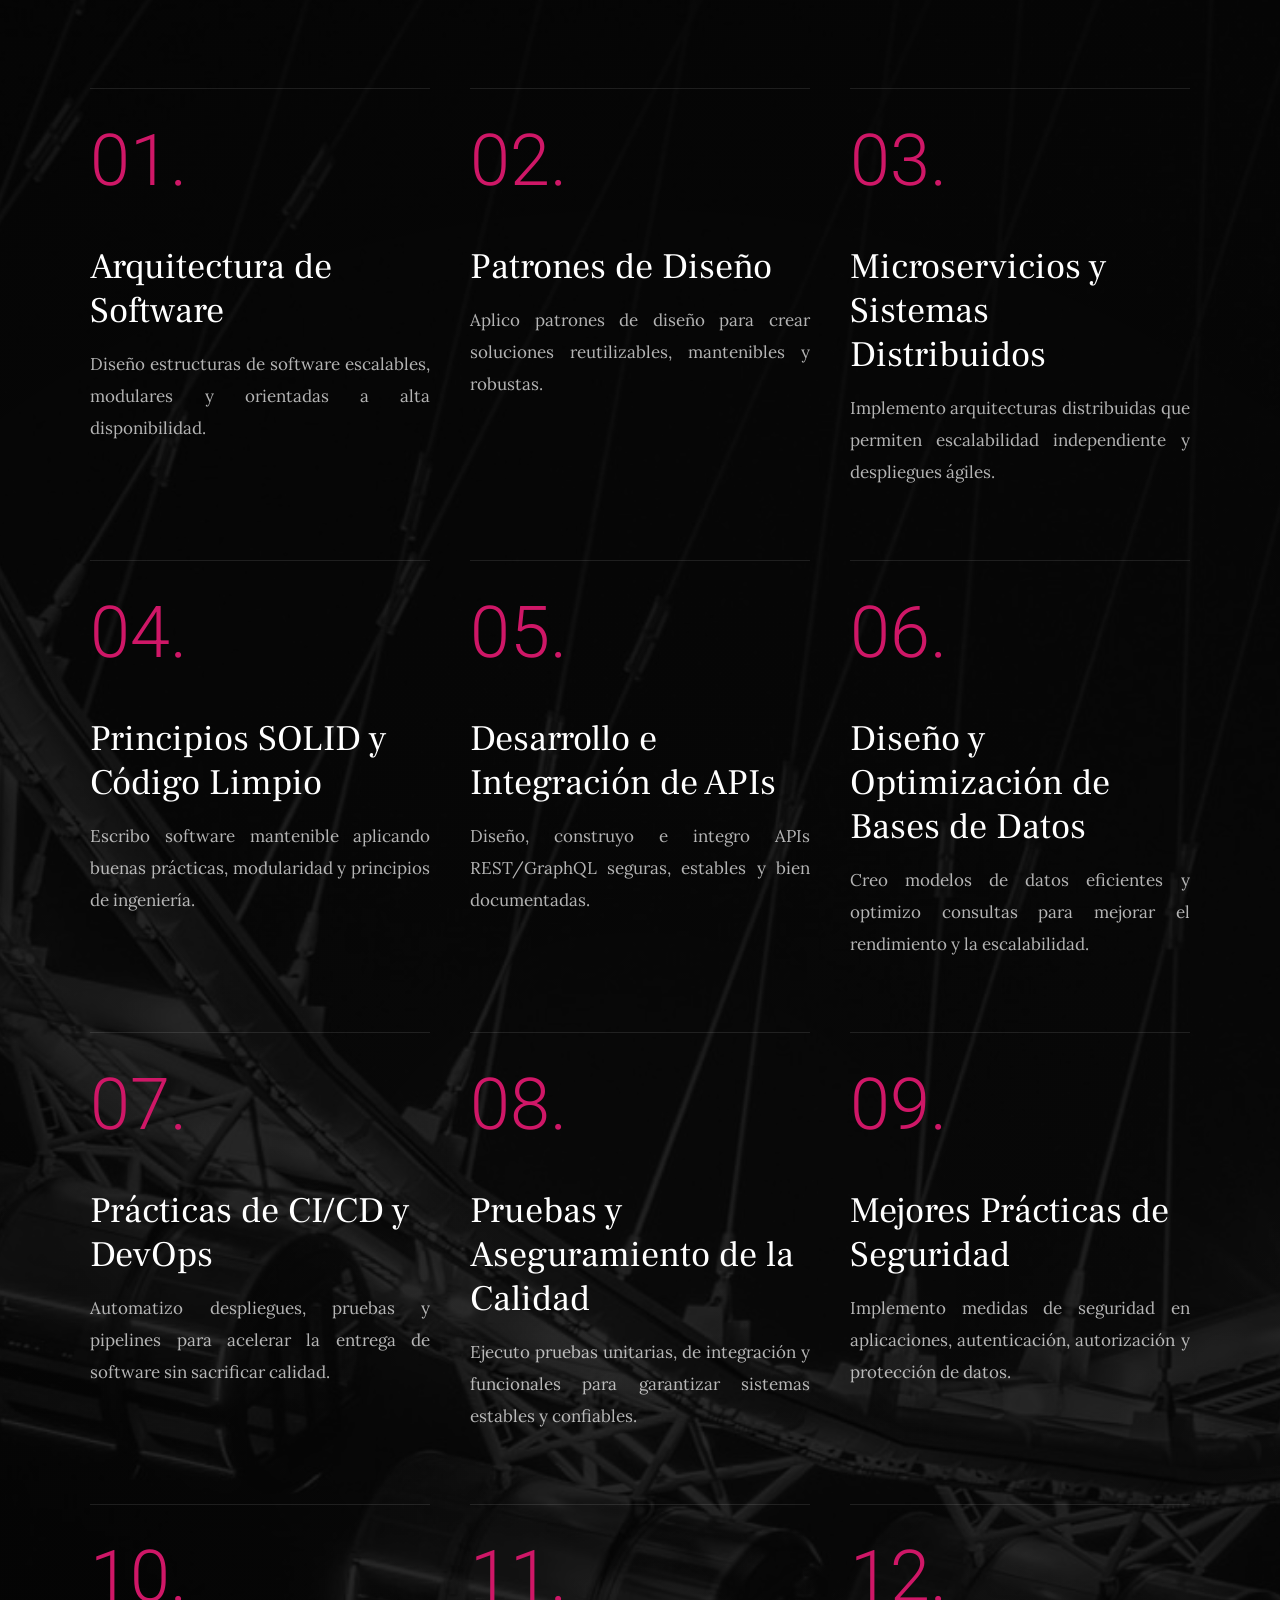
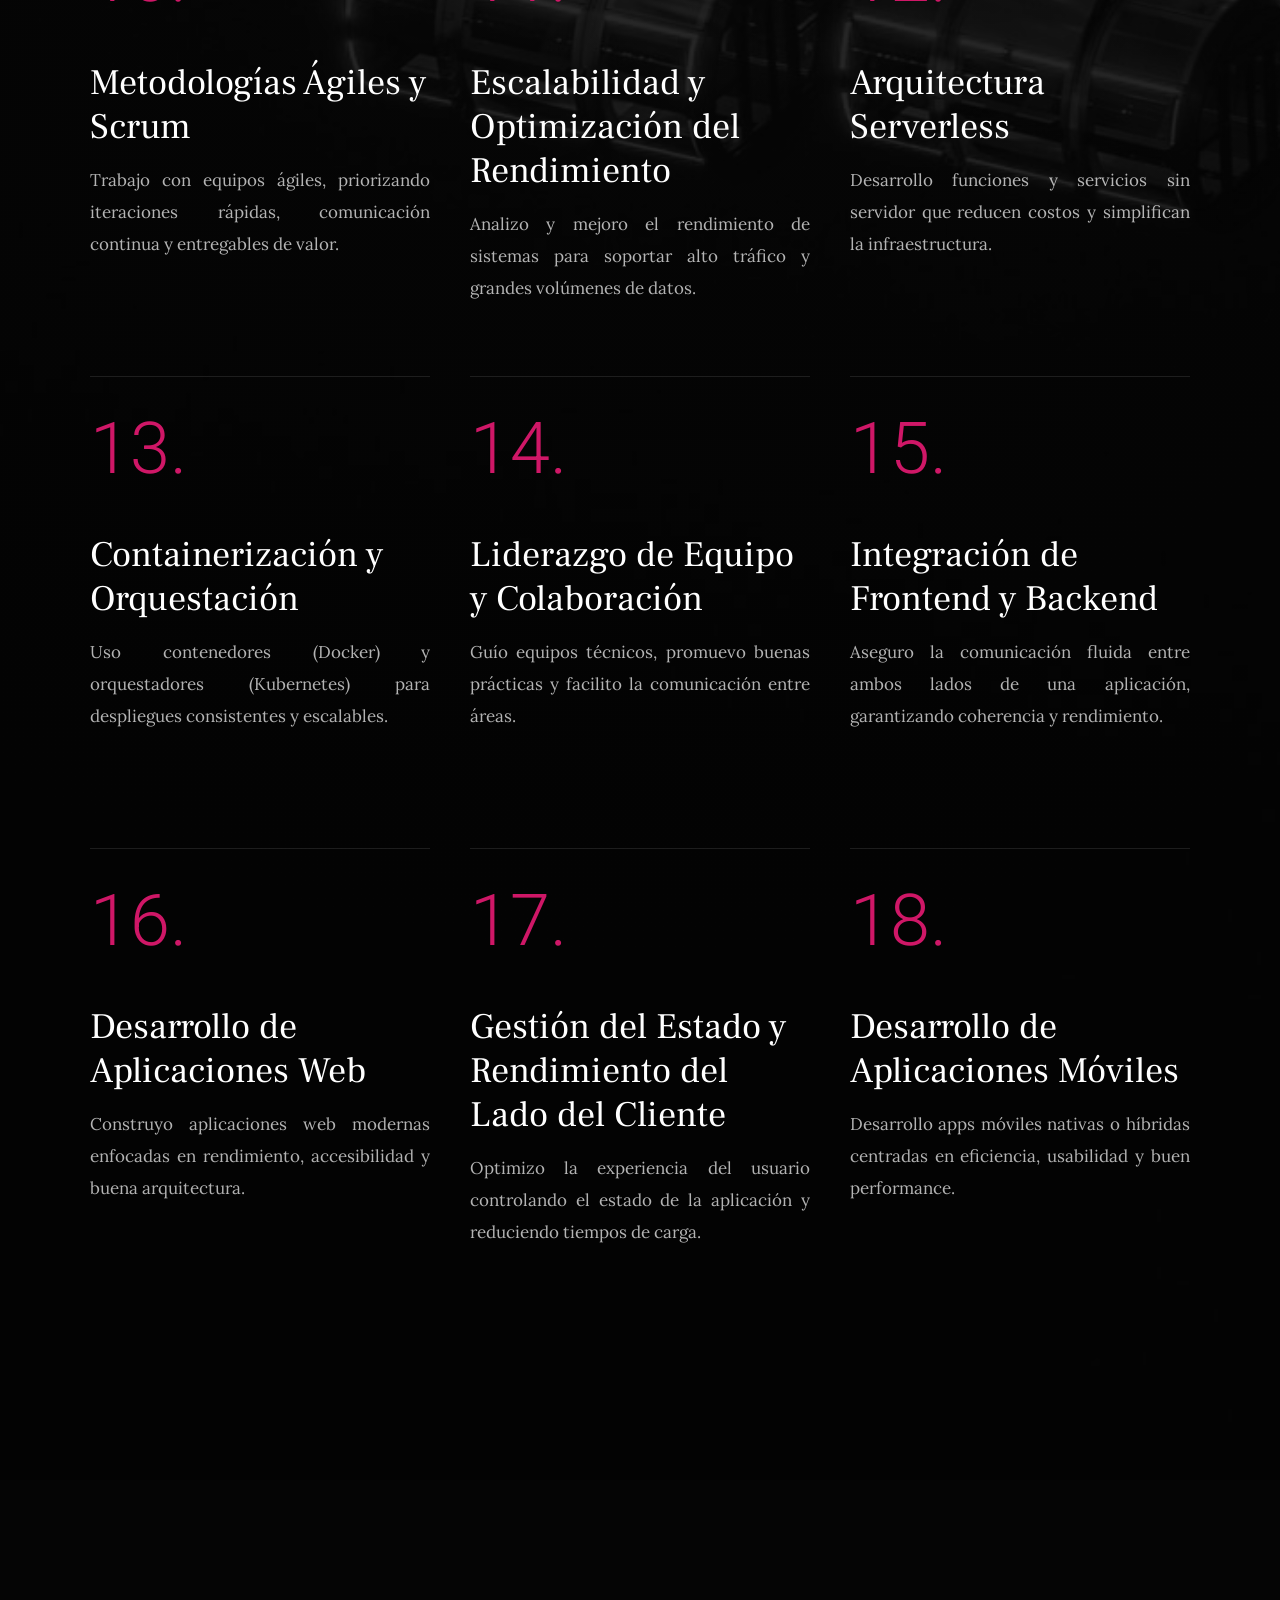
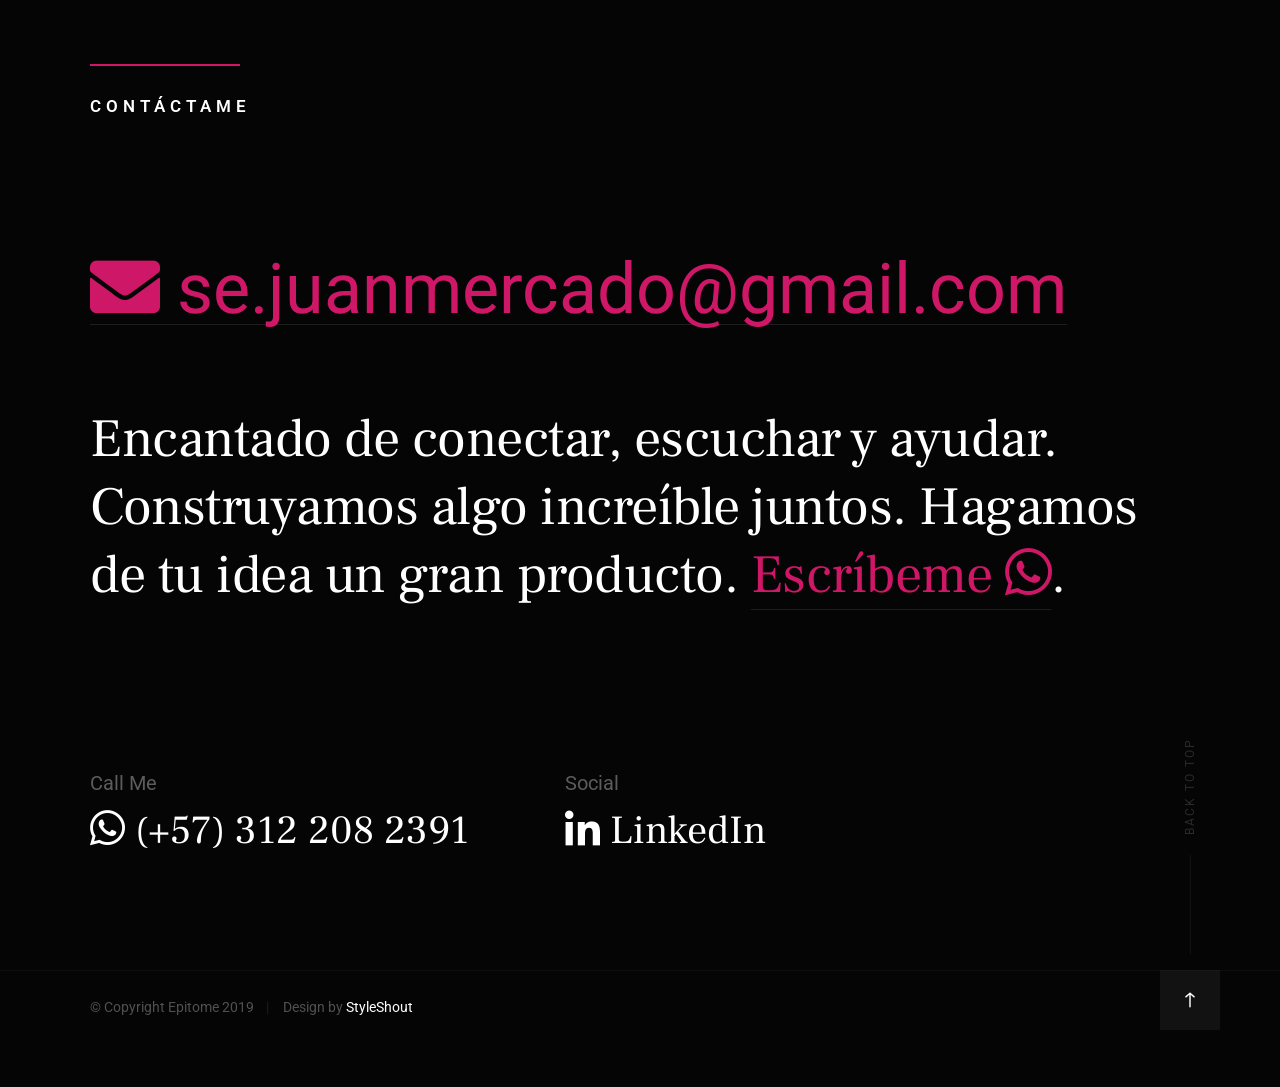
==== commit d635eb3b: "8 - Se termina la seccionde work y education en español y con eso se completa la pagina en español" ====
--- a/index.html
+++ b/index.html
@@ -4,7 +4,7 @@
       <!--- basic page needs
          ================================================== -->
       <meta charset="utf-8">
-      <title>Epitome</title>
+      <title>Juan Mercado profile</title>
       <meta name="description" content="">
       <meta name="author" content="">
       <!-- mobile specific metas
@@ -113,7 +113,7 @@
                   <a href="#contact" class="btn btn--stroke full-width">Contrátame</a>
                </div>
                <div class="column large-half tab-full" data-aos="fade-up">
-                  <a href="#0" class="btn btn--primary full-width">Solicitar CV</a>
+                  <a href="https://wa.me/573122082391?text=Hola%2C%20Juan%20%F0%9F%91%8B%0ATe%20escribo%20desde%20tu%20web%20profesional.%20Estoy%20interesado%20en%20conversar%20contigo%2C%20ya%20que%20tu%20perfil%20podr%C3%ADa%20ajustarse%20a%20mis%20necesidades.%0A%0AEntiendo%20que%20un%20curr%C3%ADculo%20puede%20contener%20informaci%C3%B3n%20sensible%2C%20por%20lo%20que%20comprendo%20que%20necesites%20validar%20mi%20identidad%20e%20intenci%C3%B3n%20antes%20de%20compartir%20el%20acceso.%20%F0%9F%94%90%0A%0ADespu%C3%A9s%20de%20hablar%20un%20poco%20y%20contarte%20el%20motivo%20de%20mi%20mensaje%2C%20me%20gustar%C3%ADa%20que%20me%20dieras%20acceso%20a%20tu%20curr%C3%ADculo%2C%20al%20cual%20se%20accede%20a%20trav%C3%A9s%20de%20este%20enlace%3A%0A%F0%9F%94%97%20https%3A%2F%2Fdrive.google.com%2Ffile%2Fd%2F11HLzEJvxlFFvj3bLVHez7v60X85svmte%2Fview%3Fusp%3Ddrive_link" target="_blank" class="btn btn--primary full-width">Solicitar CV</a>
                </div>
             </div>
          </div>
@@ -133,34 +133,91 @@
                      <div class="timeline__block">
                         <div class="timeline__bullet"></div>
                         <div class="timeline__header">
-                           <p class="timeline__timeframe">July 2018 - Present</p>
-                           <h3 class="item-title">Awesome Studio</h3>
-                           <h5>Lead Designer</h5>
-                        </div>
-                        <div class="timeline__desc">
-                           <p>Lorem ipsum Occaecat do esse ex et dolor culpa nisi ex in magna consectetur nisi cupidatat laboris esse eiusmod deserunt aute do quis velit esse sed Ut proident cupidatat nulla esse cillum laborum occaecat nostrud sit dolor incididunt amet est occaecat nisi.</p>
-                        </div>
-                     </div>
-                     <div class="timeline__block">
-                        <div class="timeline__bullet"></div>
-                        <div class="timeline__header">
-                           <p class="timeline__timeframe">July 2017 - June 2018</p>
-                           <h3 class="item-title">Super Cool Agency</h3>
-                           <h5>Frontend Developer</h5>
-                        </div>
-                        <div class="timeline__desc">
-                           <p>Lorem ipsum Occaecat do esse ex et dolor culpa nisi ex in magna consectetur nisi cupidatat laboris esse eiusmod deserunt aute do quis velit esse sed Ut proident cupidatat nulla esse cillum laborum occaecat nostrud sit dolor incididunt amet est occaecat nisi.</p>
-                        </div>
-                     </div>
-                     <div class="timeline__block">
-                        <div class="timeline__bullet"></div>
-                        <div class="timeline__header">
-                           <p class="timeline__timeframe">March 2016 - June 2017</p>
-                           <h3 class="item-title">Epic Design Studio</h3>
-                           <h5>Frontend Developer</h5>
-                        </div>
-                        <div class="timeline__desc">
-                           <p>Lorem ipsum Occaecat do esse ex et dolor culpa nisi ex in magna consectetur nisi cupidatat laboris esse eiusmod deserunt aute do quis velit esse sed Ut proident cupidatat nulla esse cillum laborum occaecat nostrud sit dolor incididunt amet est occaecat nisi.</p>
+                           <p class="timeline__timeframe">Enero 2024 – Presente</p>
+                           <h3 class="item-title">Freelancer</h3>
+                           <h5>Freelance Software Developer</h5>
+                        </div>
+                        <div class="timeline__desc">
+                           <p>Desarrollo de software a la medida, soporte correctivo y evolutivo, auditorías técnicas, optimización operativa, migración a la nube y, en general, resolver cualquier desafío tecnológico que se presente.</p>
+                        </div>
+                     </div>
+                     <div class="timeline__block">
+                        <div class="timeline__bullet"></div>
+                        <div class="timeline__header">
+                           <p class="timeline__timeframe">Diciembre 2020 – Diciembre 2023</p>
+                           <h3 class="item-title">Michael Page International, Colombia</h3>
+                           <h5>Senior Backend Developer</h5>
+                        </div>
+                        <div class="timeline__desc">
+                           <p>Desarrollo backend, arquitectura serverless y microservicios para Banco Popular y DALE. Integraciones, automatización de procesos y diseño de soluciones cloud para el ecosistema del Grupo Aval.</p>
+
+                           <p>Migración de flujos SOA hacia APIs REST, modernización tecnológica y soporte evolutivo de aplicaciones clave del negocio.</p>
+                        </div>
+                     </div>
+                     <div class="timeline__block">
+                        <div class="timeline__bullet"></div>
+                        <div class="timeline__header">
+                           <p class="timeline__timeframe">Octubre 2020 – Noviembre 2020</p>
+                           <h3 class="item-title">PersonalSoft, Colombia</h3>
+                           <h5>Analista de ingeniería de Software</h5>
+                        </div>
+                        <div class="timeline__desc">
+                           <p>Migración de aplicaciones Java y WebLogic, actualización tecnológica, resolución de incidentes y ejecución de pruebas.</p>
+                        </div>
+                     </div>
+                     <div class="timeline__block">
+                        <div class="timeline__bullet"></div>
+                        <div class="timeline__header">
+                           <p class="timeline__timeframe">Enero 2019 – Febrero 2020</p>
+                           <h3 class="item-title">Enterprise's Improvements, Colombia</h3>
+                           <h5>Desarrollador Java Senior</h5>
+                        </div>
+                        <div class="timeline__desc">
+                           <p>Liderazgo técnico y desarrollo de una solución integral para la trazabilidad y control de procesos en la fabricación de joyería.</p>
+                        </div>
+                     </div>
+                     <div class="timeline__block">
+                        <div class="timeline__bullet"></div>
+                        <div class="timeline__header">
+                           <p class="timeline__timeframe">Mayo 2018 – Diciembre 2018</p>
+                           <h3 class="item-title">Banco Serfinanza, Colombia</h3>
+                           <h5>Analista de Sistemas Senior</h5>
+                        </div>
+                        <div class="timeline__desc">
+                           <p>Integraciones de sistemas, soporte evolutivo y automatización de procesos.</p>
+                        </div>
+                     </div>
+                     <div class="timeline__block">
+                        <div class="timeline__bullet"></div>
+                        <div class="timeline__header">
+                           <p class="timeline__timeframe">Febrero 2017 – Marzo 2018</p>
+                           <h3 class="item-title">Equifax, Chile</h3>
+                           <h5>Senior Java Developer</h5>
+                        </div>
+                        <div class="timeline__desc">
+                           <p>Desarrollo de APIs REST, integraciones con Banco de Chile y Banco Santander, automatización de procesos de facturación y soporte evolutivo a plataformas internas.</p>
+                        </div>
+                     </div>
+                     <div class="timeline__block">
+                        <div class="timeline__bullet"></div>
+                        <div class="timeline__header">
+                           <p class="timeline__timeframe">Agosto 2015 – Noviembre 2016</p>
+                           <h3 class="item-title">Serfinansa (Banco Serfinanza), Colombia</h3>
+                           <h5>Analista de Sistemas</h5>
+                        </div>
+                        <div class="timeline__desc">
+                           <p>Participación en el proyecto de conversión a banco. Integraciones bancarias, desarrollo de componentes internos y participación en el proyecto de giros con la cadena retail Olímpica, incluyendo soporte, estabilización y comunicación entre plataformas.</p>
+                        </div>
+                     </div>
+                     <div class="timeline__block">
+                        <div class="timeline__bullet"></div>
+                        <div class="timeline__header">
+                           <p class="timeline__timeframe">Abril 2013 – Agosto 2015</p>
+                           <h3 class="item-title">I2B Technologies, Colombia</h3>
+                           <h5>Consultor Java</h5>
+                        </div>
+                        <div class="timeline__desc">
+                           <p>Participación en proyecto con Maxximiza para el Aeropuerto de Santiago de Chile. Desarrollo de funcionalidades, soporte correctivo y creación de prototipos empresariales para Entel Chile y Entel Perú.</p>
                         </div>
                      </div>
                   </div>
@@ -173,34 +230,113 @@
                      <div class="timeline__block">
                         <div class="timeline__bullet"></div>
                         <div class="timeline__header">
-                           <p class="timeline__timeframe">July 2011 - June 2015</p>
-                           <h3 class="item-title">University of Life</h3>
-                           <h5>Master Degree</h5>
-                        </div>
-                        <div class="timeline__desc">
-                           <p>Lorem ipsum Occaecat do esse ex et dolor culpa nisi ex in magna consectetur nisi cupidatat laboris esse eiusmod deserunt aute do quis velit esse sed Ut proident cupidatat nulla esse cillum laborum occaecat nostrud sit dolor incididunt amet est occaecat nisi.</p>
-                        </div>
-                     </div>
-                     <div class="timeline__block">
-                        <div class="timeline__bullet"></div>
-                        <div class="timeline__header">
-                           <p class="timeline__timeframe">July 2009 - June 2011</p>
-                           <h3 class="item-title">State Design University</h3>
-                           <h5>Bachelor Degree</h5>
-                        </div>
-                        <div class="timeline__desc">
-                           <p>Lorem ipsum Occaecat do esse ex et dolor culpa nisi ex in magna consectetur nisi cupidatat laboris esse eiusmod deserunt aute do quis velit esse sed Ut proident cupidatat nulla esse cillum laborum occaecat nostrud sit dolor incididunt amet est occaecat nisi.</p>
-                        </div>
-                     </div>
-                     <div class="timeline__block">
-                        <div class="timeline__bullet"></div>
-                        <div class="timeline__header">
-                           <p class="timeline__timeframe">July 2005 - June 2009</p>
-                           <h3 class="item-title">School of Hard Knocks</h3>
-                           <h5>Bachelor Degree</h5>
-                        </div>
-                        <div class="timeline__desc">
-                           <p>Lorem ipsum Occaecat do esse ex et dolor culpa nisi ex in magna consectetur nisi cupidatat laboris esse eiusmod deserunt aute do quis velit esse sed Ut proident cupidatat nulla esse cillum laborum occaecat nostrud sit dolor incididunt amet est occaecat nisi.</p>
+                           <p class="timeline__timeframe">Enero 2013</p>
+                           <h3 class="item-title">Universidad Autonoma del Caribe</h3>
+                           <h5>SNIES 2801 Ingeniería de sistemas</h5>
+                        </div>
+                        <div class="timeline__desc">
+                           <p>SNIES 2801, es el código que se refiere al programa de Ingeniería de Sistemas de la Universidad Autónoma del Caribe. Para verificar la matrícula profesional, puede solicitar el código QR para escanearlo.</p>
+                           <h6>Verificación de matrícula profesional</h6>
+                           <p>Para solicitar la verificación de este documento, deberás <a href="https://wa.me/573122082391?text=Hola%2C%20Juan%20%F0%9F%91%8B%0AEstoy%20interesado%20en%20conversar%20contigo%20y%20verificar%20tu%20m%C3%A1tricula%20profesional%2C%20tal%20como%20indicas%20en%20tu%20sitio%20web.%0APara%20que%20puedas%20validar%20mi%20identidad%20e%20intenci%C3%B3n%20antes%20de%20compartir%20el%20enlace%2C%20te%20dejo%20los%20datos%20que%20solicitas%3A%0A%0A%E2%80%A2%20Nombre%20completo%3A%0A%E2%80%A2%20Empresa%20a%20la%20que%20pertenezco%3A%0A%E2%80%A2%20Correo%20corporativo%3A%0A%E2%80%A2%20Sitio%20web%20oficial%20o%20perfil%20corporativo%20verificado%3A">enviar un mensaje</a>
+                            que incluya: Tu nombre completo, nombre de la empresa a la que perteneces, correo corporativo, enlace al sitio web oficial de la empresa o a un perfil corporativo verificado en redes sociales.</p>
+                           <p>El enlace de verificación solo se envía al correo corporativo y no se comparte con personas naturales.</p>
+                        </div>
+                     </div>
+                     <div class="timeline__block">
+                        <div class="timeline__bullet"></div>
+                        <div class="timeline__header">
+                           <p class="timeline__timeframe">Abril 2025</p>
+                           <h3 class="item-title">Udemy</h3>
+                           <h5>React JS + Redux + ES6. Completo ¡De 0 a experto!</h5>
+                        </div>
+                        <div class="timeline__desc">
+                           <p>UC-88da6f65-3358-47cf-99f3-abccc6c5cd24</p>
+                           <p><a href="https://www.udemy.com/certificate/UC-88da6f65-3358-47cf-99f3-abccc6c5cd24/" target="_blank">Clic para verificar</a>. Algunos enlaces requieren ingresar manualmente el ID antes de consultar.</p>
+                        </div>
+                     </div>
+
+                     <div class="timeline__block">
+                        <div class="timeline__bullet"></div>
+                        <div class="timeline__header">
+                           <p class="timeline__timeframe">Abril 2025</p>
+                           <h3 class="item-title">Udemy</h3>
+                           <h5>Desarrollo móvil con React Native, Expo y Firebase</h5>
+                        </div>
+                        <div class="timeline__desc">
+                           <p>UC-5a4c80cc-63fb-41b8-b01e-b27c2d5df421</p>
+                           <p><a href="https://www.udemy.com/certificate/UC-5a4c80cc-63fb-41b8-b01e-b27c2d5df421/" target="_blank">Clic para verificar</a>. Algunos enlaces requieren ingresar manualmente el ID antes de consultar.</p>
+                        </div>
+                     </div>
+                     <div class="timeline__block">
+                        <div class="timeline__bullet"></div>
+                        <div class="timeline__header">
+                           <p class="timeline__timeframe">Mayo 2021</p>
+                           <h3 class="item-title">Udemy</h3>
+                           <h5>Aprende Unit Test en Java con Junit 5 y Mockito</h5>
+                        </div>
+                        <div class="timeline__desc">
+                           <p>UC-483d5934-b42d-4391-865e-3e07c52b6609</p>
+                           <p><a href="https://www.udemy.com/certificate/UC-483d5934-b42d-4391-865e-3e07c52b6609/" target="_blank">Clic para verificar</a>. Algunos enlaces requieren ingresar manualmente el ID antes de consultar.</p>
+                        </div>
+                     </div>
+                     <div class="timeline__block">
+                        <div class="timeline__bullet"></div>
+                        <div class="timeline__header">
+                           <p class="timeline__timeframe">Febrero 2020</p>
+                           <h3 class="item-title">Udemy</h3>
+                           <h5>Desarrollo web con Spring Boot de cero a ninja</h5>
+                        </div>
+                        <div class="timeline__desc">
+                           <p>UC-8de7e7e4-747f-4fa1-b822-a8fd7de87954</p>
+                           <p><a href="https://www.udemy.com/certificate/UC-8de7e7e4-747f-4fa1-b822-a8fd7de87954/" target="_blank">Clic para verificar</a>. Algunos enlaces requieren ingresar manualmente el ID antes de consultar.</p>
+                        </div>
+                     </div>
+                     <div class="timeline__block">
+                        <div class="timeline__bullet"></div>
+                        <div class="timeline__header">
+                           <p class="timeline__timeframe">Julio 2019</p>
+                           <h3 class="item-title">CertMind</h3>
+                           <h5>Scrum Product Owner</h5>
+                        </div>
+                        <div class="timeline__desc">
+                           <p>138907138</p>
+                           <p><a href="https://certmind.org/platform/public/index.php/validate-e-cert" target="_blank">Clic para verificar</a>. Algunos enlaces requieren ingresar manualmente el ID antes de consultar.</p>
+                        </div>
+                     </div>
+                     <div class="timeline__block">
+                        <div class="timeline__bullet"></div>
+                        <div class="timeline__header">
+                           <p class="timeline__timeframe">Diciembre 2018</p>
+                           <h3 class="item-title">CertMind</h3>
+                           <h5>Scrum Master</h5>
+                        </div>
+                        <div class="timeline__desc">
+                           <p>621357404</p>
+                           <p><a href="https://certmind.org/platform/public/index.php/validate-e-cert" target="_blank">Clic para verificar</a>. Algunos enlaces requieren ingresar manualmente el ID antes de consultar.</p>
+                        </div>
+                     </div>
+                     <div class="timeline__block">
+                        <div class="timeline__bullet"></div>
+                        <div class="timeline__header">
+                           <p class="timeline__timeframe">Agosto 2018</p>
+                           <h3 class="item-title">CertMind</h3>
+                           <h5>Scrum Fundamentals</h5>
+                        </div>
+                        <div class="timeline__desc">
+                           <p>878611341</p>
+                           <p><a href="https://certmind.org/platform/public/index.php/validate-e-cert" target="_blank">Clic para verificar</a>. Algunos enlaces requieren ingresar manualmente el ID antes de consultar.</p>
+                        </div>
+                     </div>
+                     <div class="timeline__block">
+                        <div class="timeline__bullet"></div>
+                        <div class="timeline__header">
+                           <p class="timeline__timeframe">Junio 2018</p>
+                           <h3 class="item-title">PeopleCert</h3>
+                           <h5>Itil Foundation</h5>
+                        </div>
+                        <div class="timeline__desc">
+                           <p>GR750437197JM</p>
+                           <p><a href="https://www.peoplecert.org/for-corporations/certificate-verification-service" target="_blank">Clic para verificar</a>. Algunos enlaces requieren ingresar manualmente el ID antes de consultar.</p>
                         </div>
                      </div>
                   </div>
@@ -389,25 +525,25 @@
          <div class="row contact-main" data-aos="fade-up">
             <div class="column large-full">
                <p class="contact-email">
-                  <a href="mailto:se.juanmercado@gmail.com">se.juanmercado@gmail.com</a>
+                  <a href="mailto:se.juanmercado@gmail.com"><i class="fa fa-envelope" aria-hidden="true"></i> se.juanmercado@gmail.com</a>
                </p>
                <p class="section-desc">
                   Encantado de conectar, escuchar y ayudar.
                   Construyamos algo increíble juntos.
                   Hagamos de tu idea un gran producto.                  
-                  <a href="https://wa.me/573122082391?text=Hola%21%20Te%20escribo%20desde%20el%20enlace%20de%20tu%20perfil%20profesional.%20Me%20gustaría%20conversar%20contigo." target="_blank">Escríbeme</a>.
+                  <a href="https://wa.me/573122082391?text=Hola%21%20Te%20escribo%20desde%20el%20enlace%20de%20tu%20perfil%20profesional.%20Me%20gustaría%20conversar%20contigo." target="_blank">Escríbeme <i class="fab fa-whatsapp"></i></a>.
                </p>
             </div>
          </div>
          <div class="row contact-infos" data-aos="fade-up" data-aos-anchor=".contact-main">
             <div class="column large-5 medium-full contact-phone">
                <h4>Call Me</h4>
-               <a href="https://wa.me/573122082391">(+57) 312 208 2391</a>
+               <a href="https://wa.me/573122082391"><i class="fab fa-whatsapp"></i> (+57) 312 208 2391</a>
             </div>
             <div class="column large-7 medium-full contact-social">
                <h4>Social</h4>
                <ul>
-                  <li><a href="https://www.linkedin.com/in/judam889/" target="_blank" title="LinkedIn">LinkedIn</a></li>
+                  <li><a href="https://www.linkedin.com/in/judam889/" target="_blank" title="LinkedIn"><i class="fab fa-linkedin-in"></i> LinkedIn</a></li>
                </ul>
             </div>
          </div>
--- a/css/main.css
+++ b/css/main.css
@@ -2324,6 +2324,10 @@
   margin-top: 0;
 }
 
+.timeline__desc p {
+  text-align: justify;  
+}
+
 /* ------------------------------------------------------------------- 
  * responsive:
  * about
@@ -3367,7 +3371,7 @@
 
 @media screen and (max-width:1300px) {
   .contact-email {
-    font-size: 8.5rem;
+    font-size: 7.0rem;
   }
 
   .contact-infos {
@@ -3382,7 +3386,7 @@
 
 @media screen and (max-width:1200px) {
   .contact-email {
-    font-size: 7rem;
+    font-size: 6rem;
   }
 
   .contact-infos {
@@ -3393,7 +3397,7 @@
 
 @media screen and (max-width:1024px) {
   .contact-email {
-    font-size: 5.2rem;
+    font-size: 4.5rem;
   }
 
   .contact-infos {
@@ -3412,7 +3416,7 @@
   }
 
   .contact-email {
-    font-size: 7vw;
+    font-size: 5vw;
   }
 
   .contact-infos {
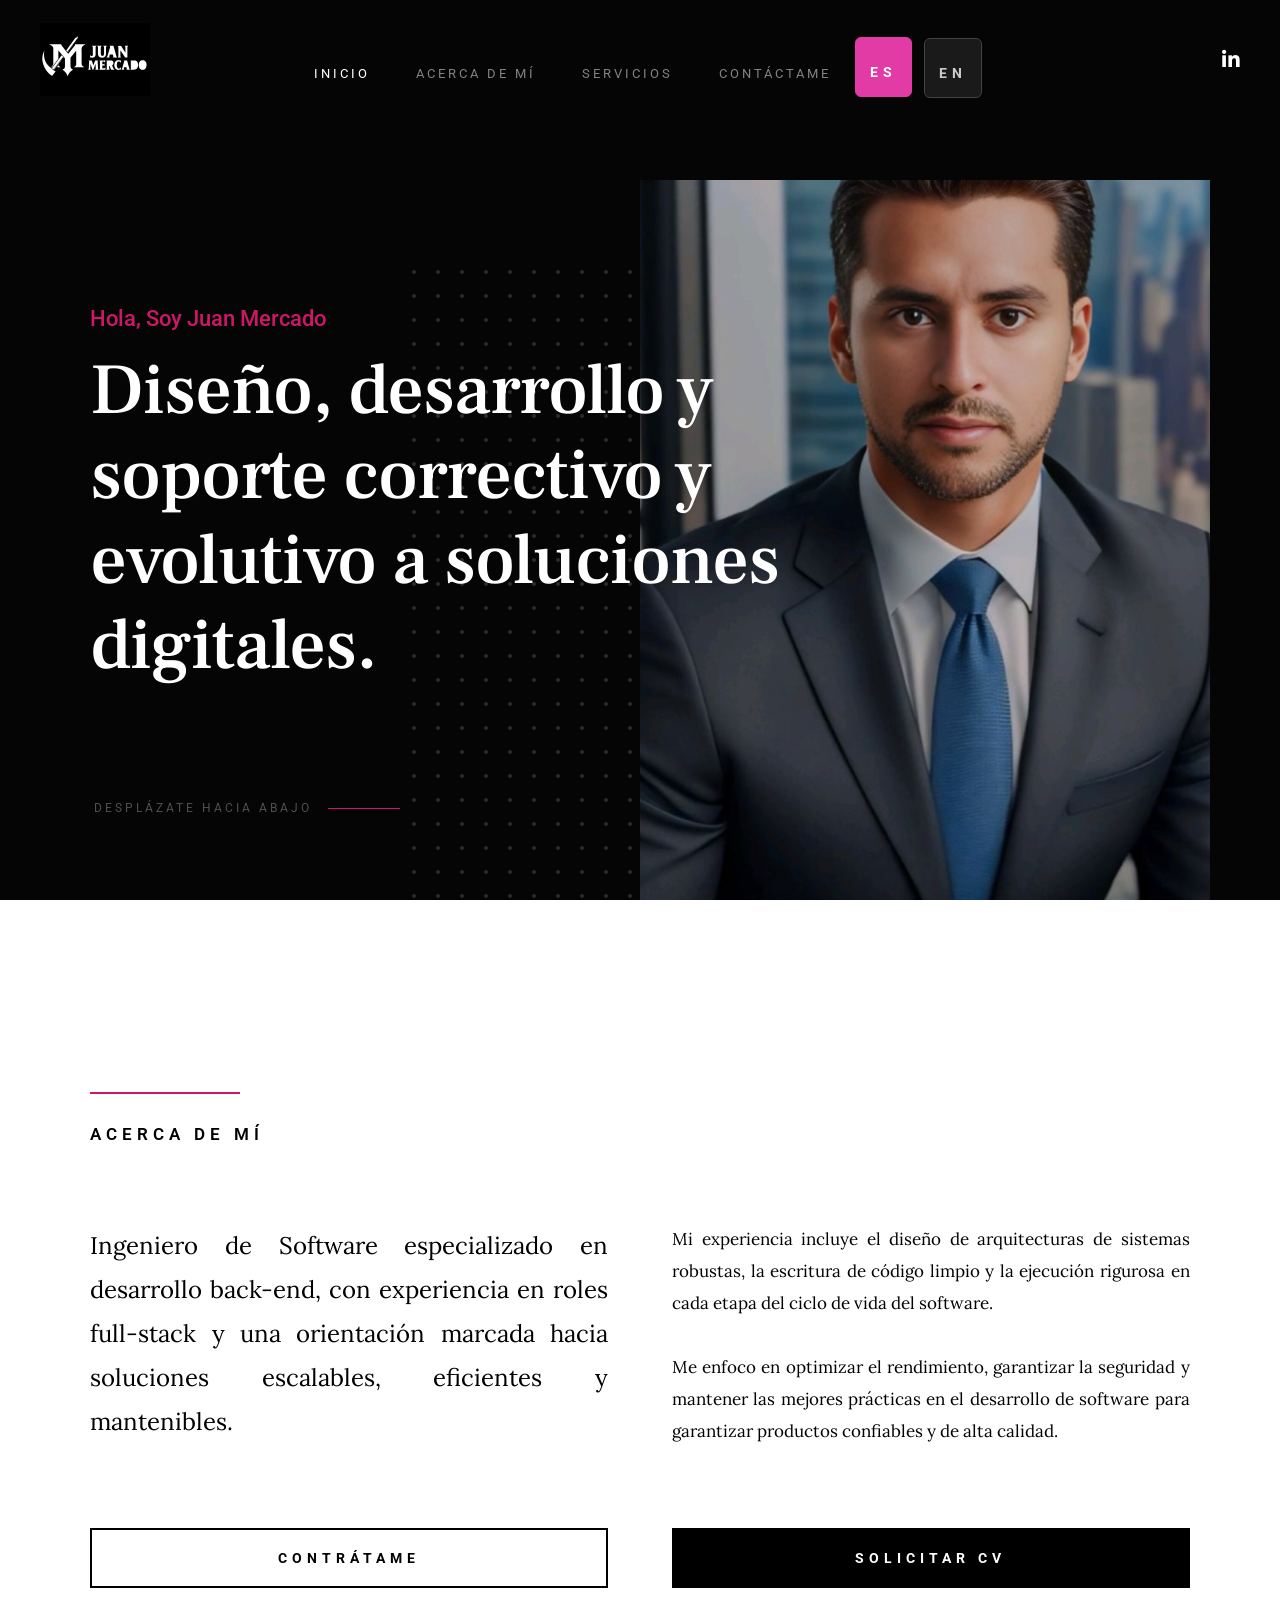
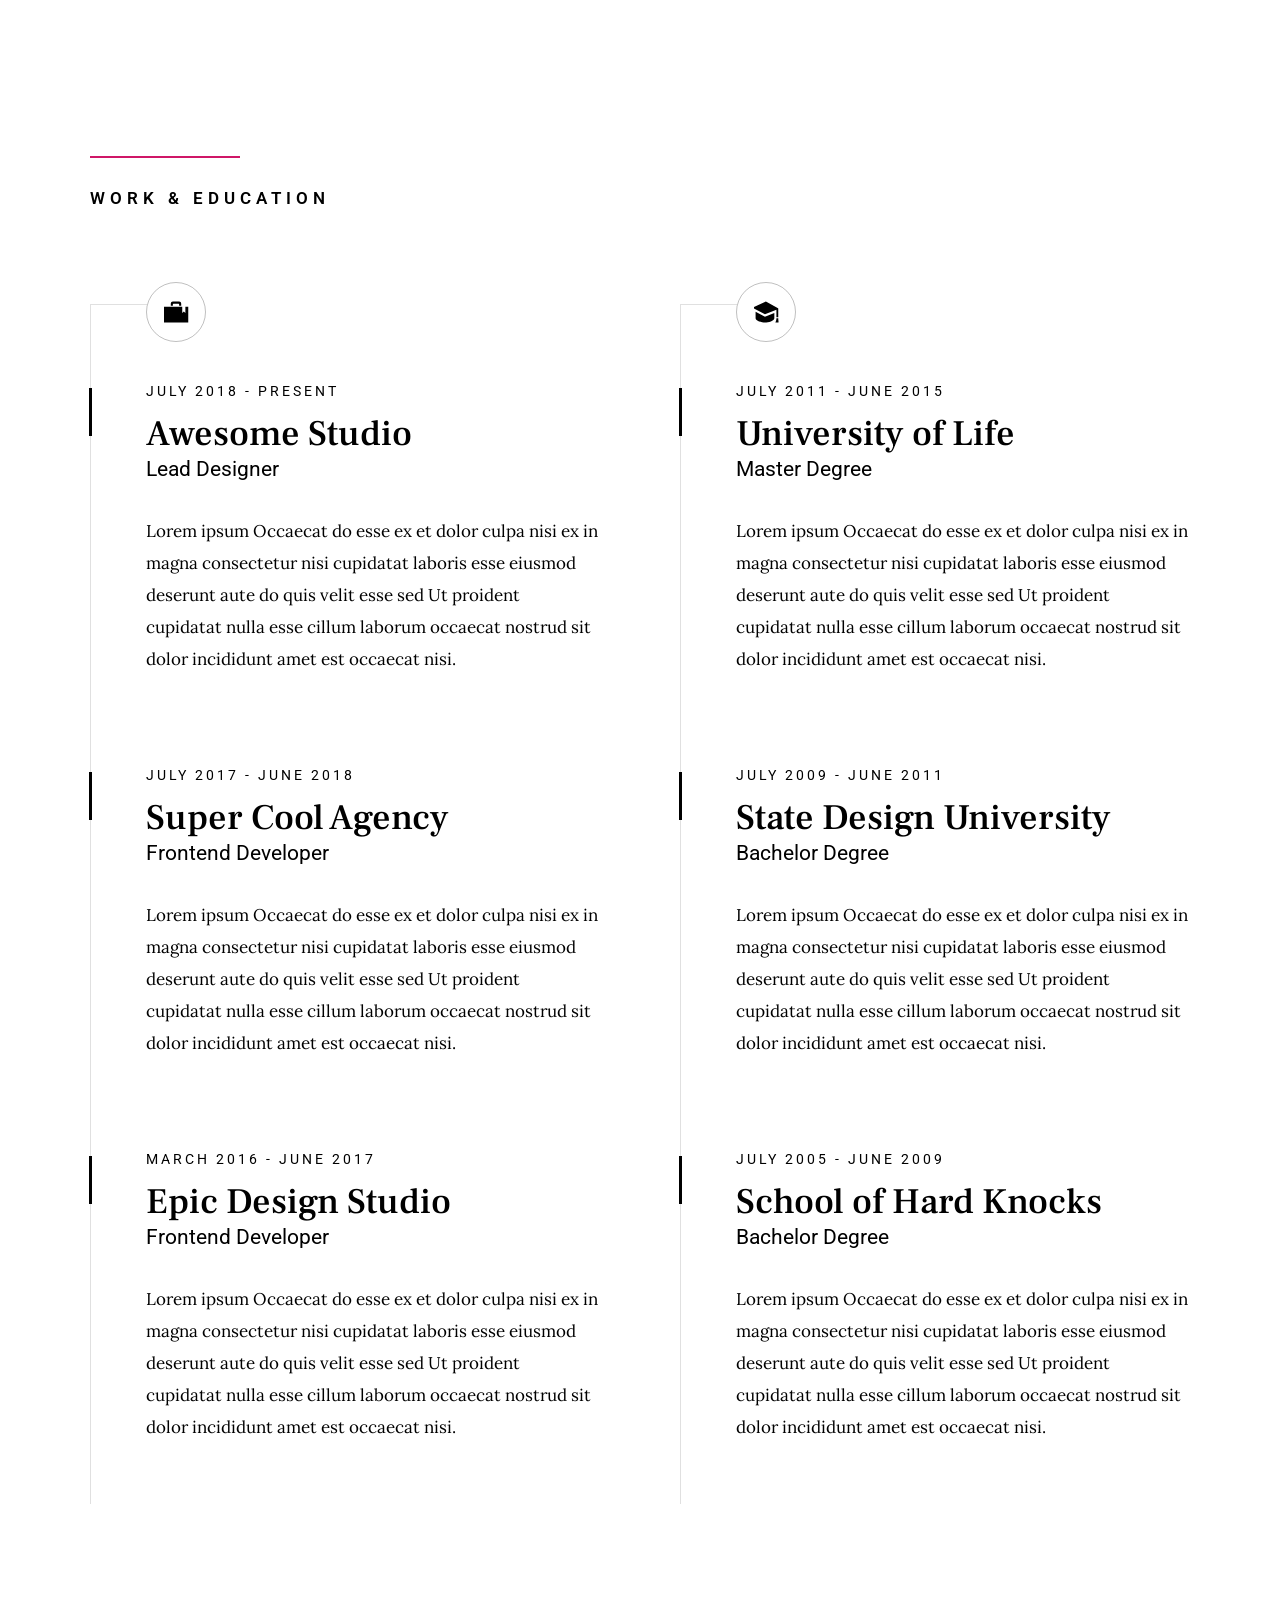
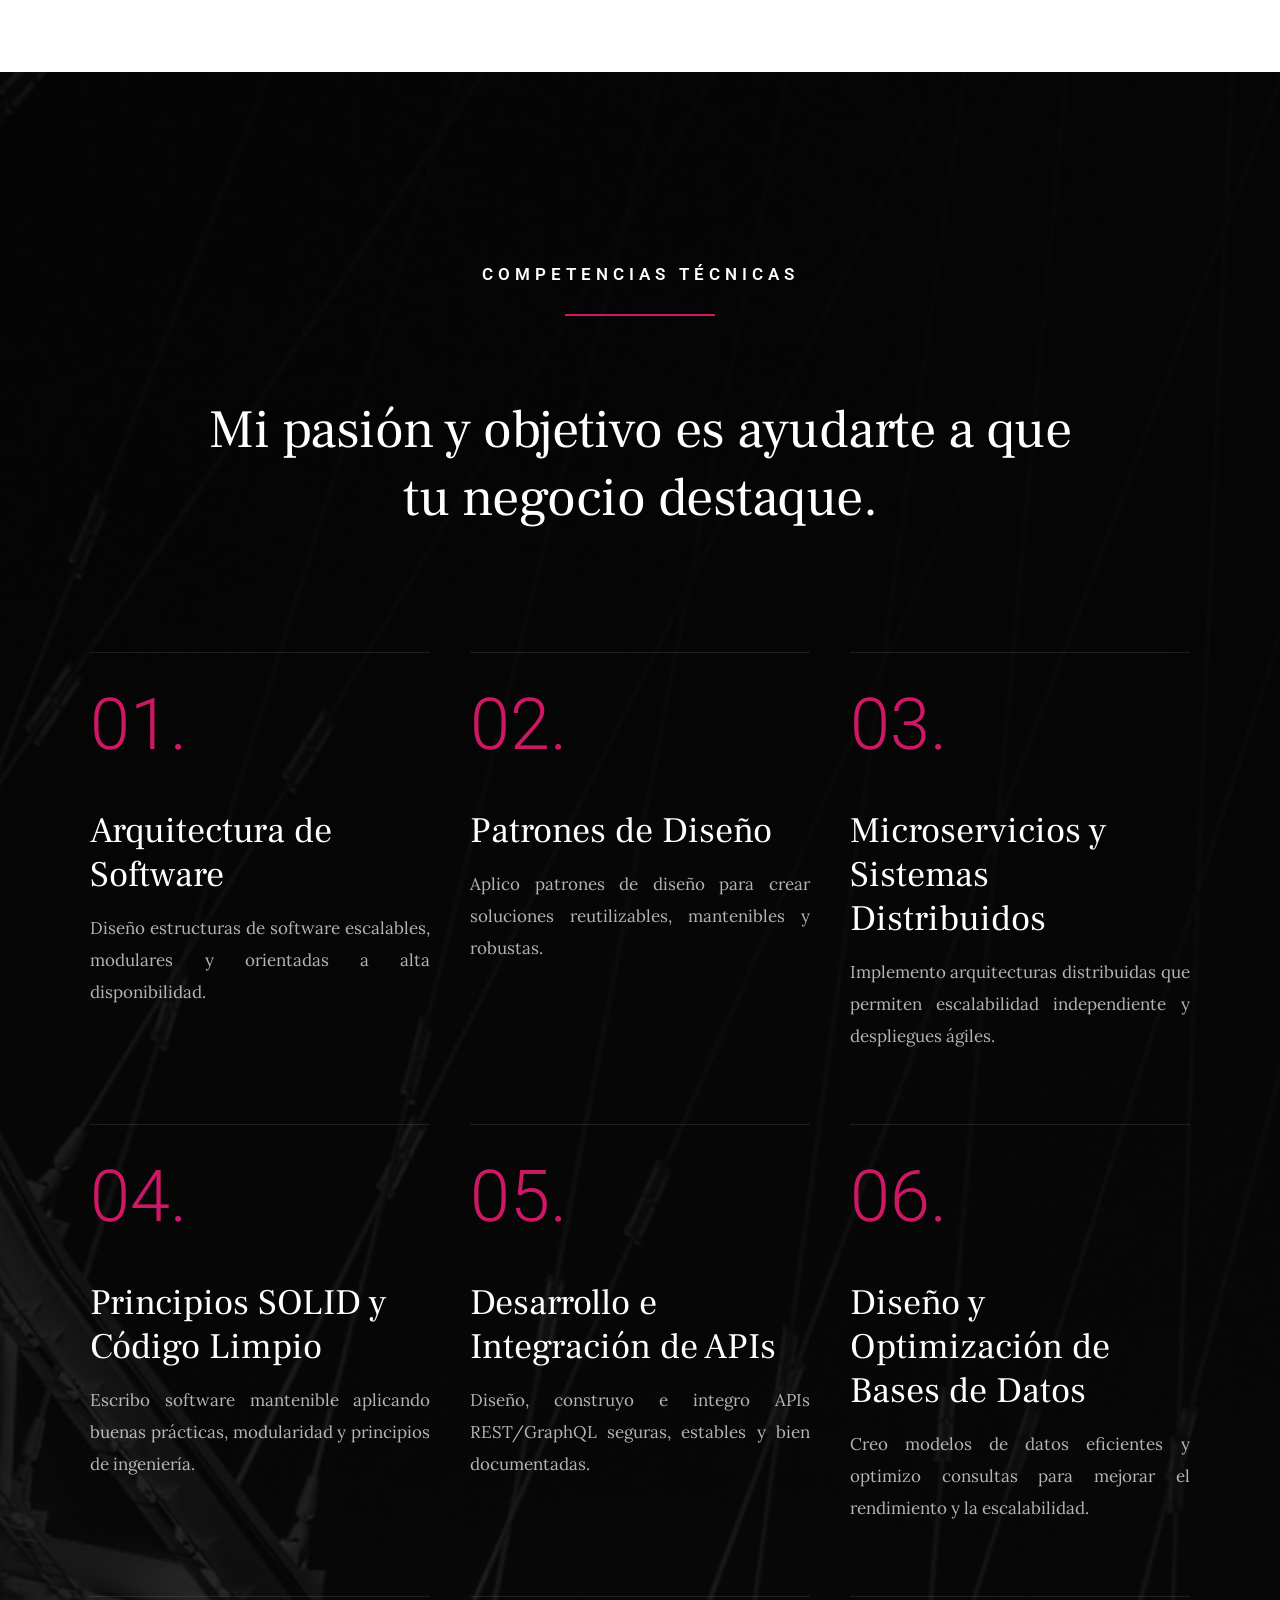
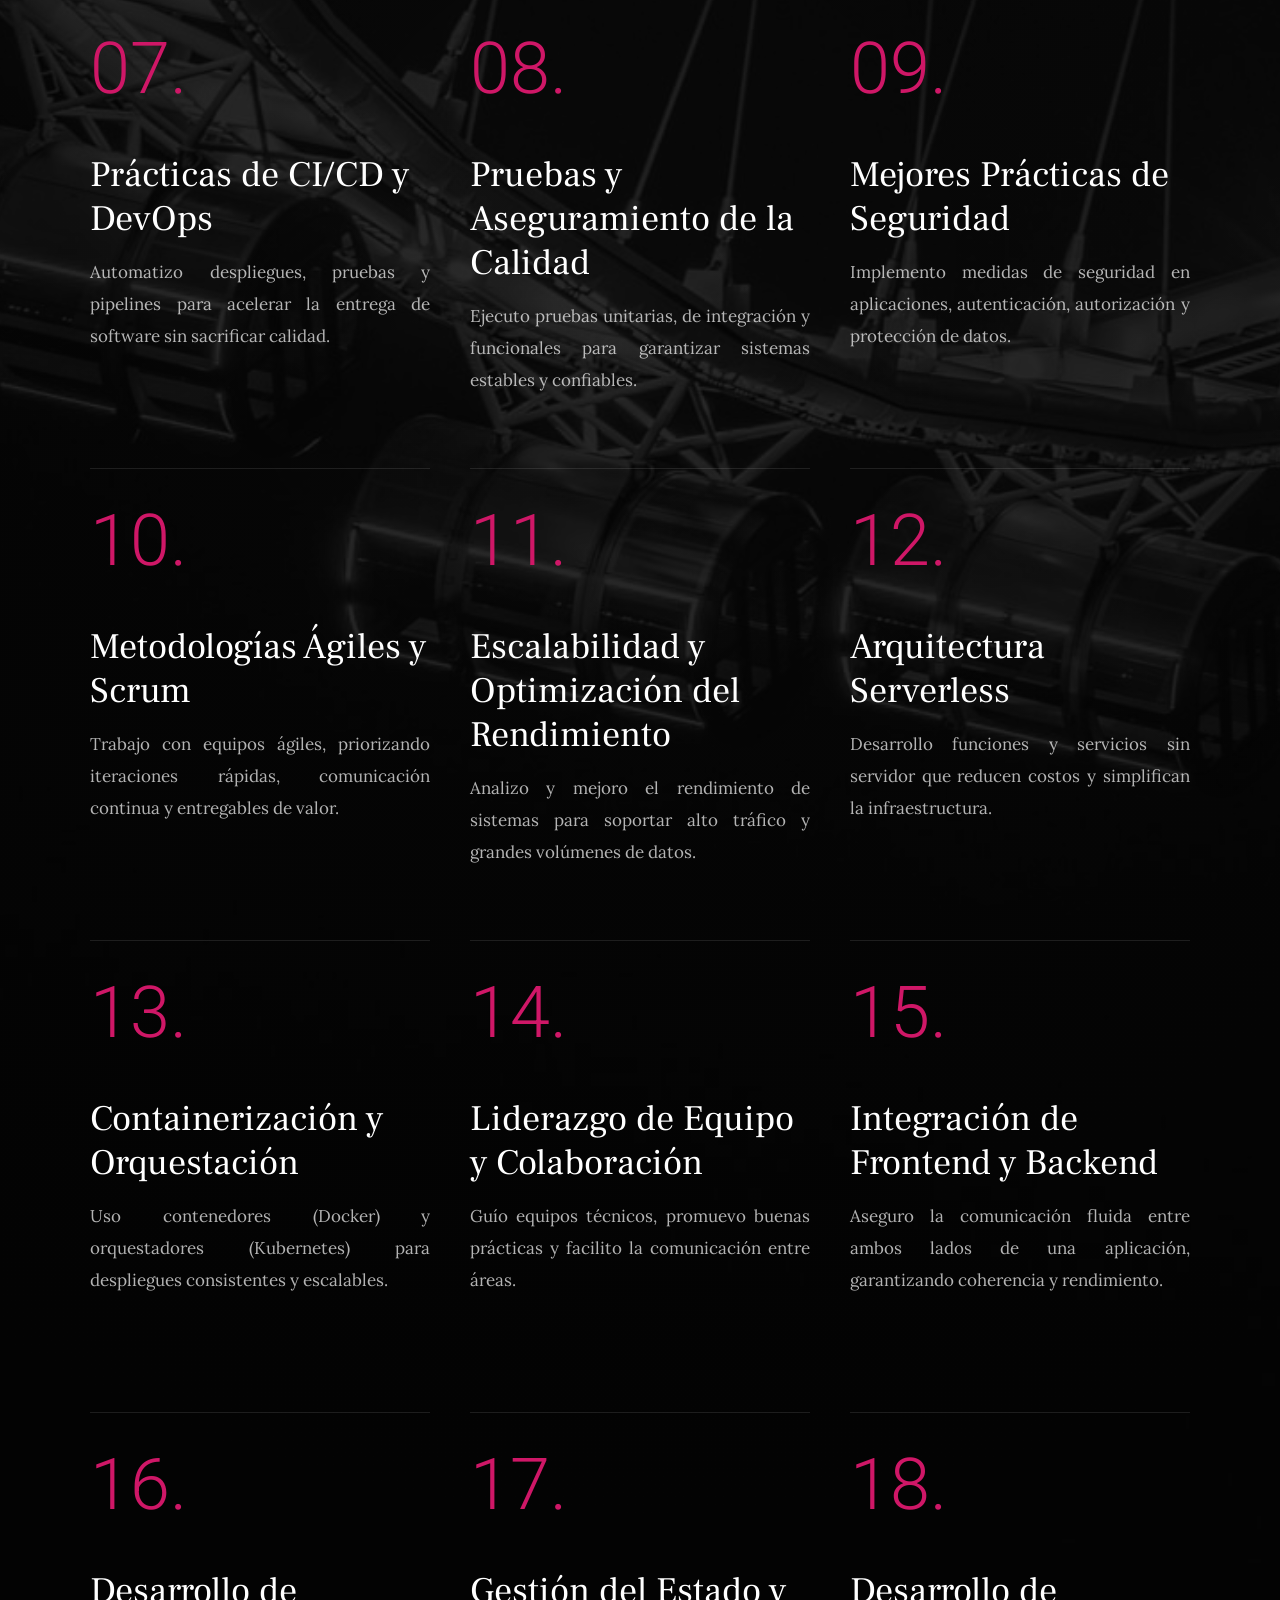
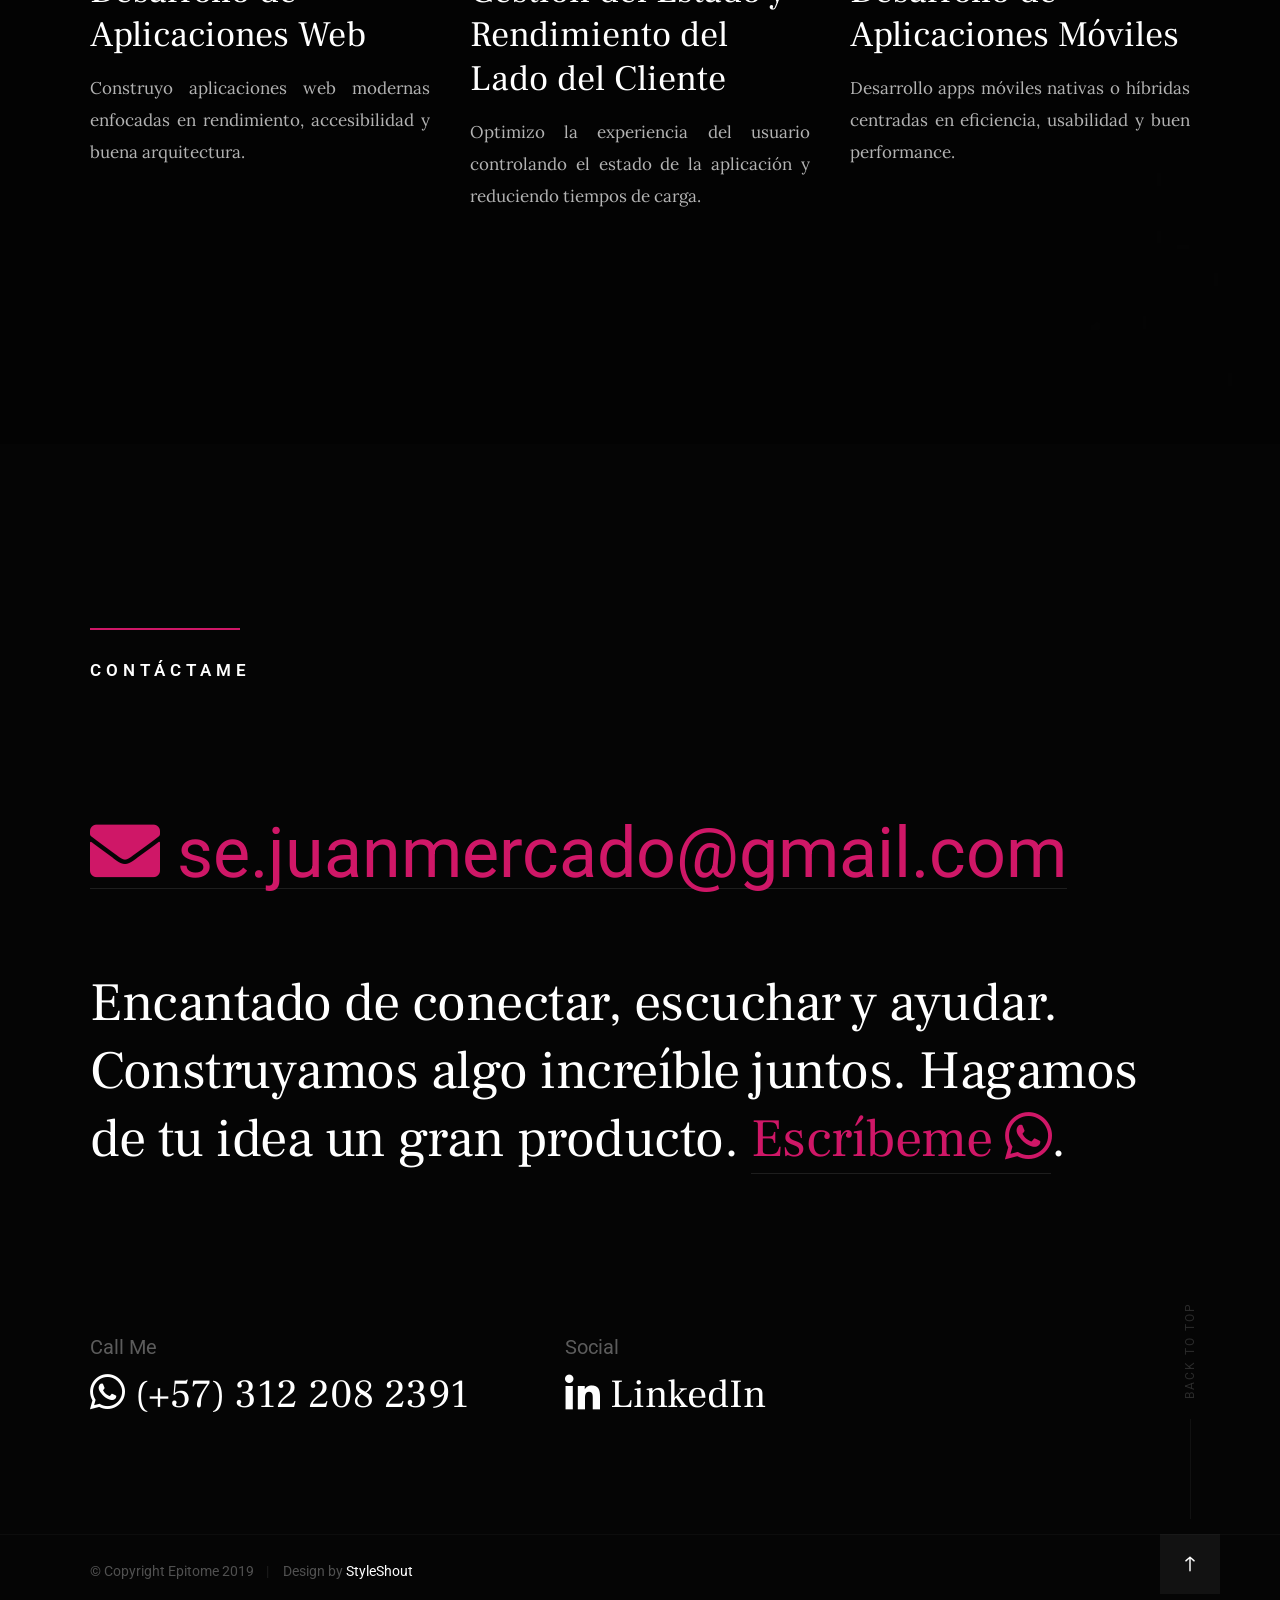
==== commit 93202012: "8 - Se realizan ajustes a tamaños de letras debido a que se agregaron algunos iconos" ====
--- a/index.html
+++ b/index.html
@@ -4,7 +4,7 @@
       <!--- basic page needs
          ================================================== -->
       <meta charset="utf-8">
-      <title>Juan Mercado profile</title>
+      <title>Epitome</title>
       <meta name="description" content="">
       <meta name="author" content="">
       <!-- mobile specific metas
@@ -113,7 +113,7 @@
                   <a href="#contact" class="btn btn--stroke full-width">Contrátame</a>
                </div>
                <div class="column large-half tab-full" data-aos="fade-up">
-                  <a href="https://wa.me/573122082391?text=Hola%2C%20Juan%20%F0%9F%91%8B%0ATe%20escribo%20desde%20tu%20web%20profesional.%20Estoy%20interesado%20en%20conversar%20contigo%2C%20ya%20que%20tu%20perfil%20podr%C3%ADa%20ajustarse%20a%20mis%20necesidades.%0A%0AEntiendo%20que%20un%20curr%C3%ADculo%20puede%20contener%20informaci%C3%B3n%20sensible%2C%20por%20lo%20que%20comprendo%20que%20necesites%20validar%20mi%20identidad%20e%20intenci%C3%B3n%20antes%20de%20compartir%20el%20acceso.%20%F0%9F%94%90%0A%0ADespu%C3%A9s%20de%20hablar%20un%20poco%20y%20contarte%20el%20motivo%20de%20mi%20mensaje%2C%20me%20gustar%C3%ADa%20que%20me%20dieras%20acceso%20a%20tu%20curr%C3%ADculo%2C%20al%20cual%20se%20accede%20a%20trav%C3%A9s%20de%20este%20enlace%3A%0A%F0%9F%94%97%20https%3A%2F%2Fdrive.google.com%2Ffile%2Fd%2F11HLzEJvxlFFvj3bLVHez7v60X85svmte%2Fview%3Fusp%3Ddrive_link" target="_blank" class="btn btn--primary full-width">Solicitar CV</a>
+                  <a href="#0" target="_blank" class="btn btn--primary full-width">Solicitar CV</a>
                </div>
             </div>
          </div>
@@ -133,91 +133,34 @@
                      <div class="timeline__block">
                         <div class="timeline__bullet"></div>
                         <div class="timeline__header">
-                           <p class="timeline__timeframe">Enero 2024 – Presente</p>
-                           <h3 class="item-title">Freelancer</h3>
-                           <h5>Freelance Software Developer</h5>
-                        </div>
-                        <div class="timeline__desc">
-                           <p>Desarrollo de software a la medida, soporte correctivo y evolutivo, auditorías técnicas, optimización operativa, migración a la nube y, en general, resolver cualquier desafío tecnológico que se presente.</p>
-                        </div>
-                     </div>
-                     <div class="timeline__block">
-                        <div class="timeline__bullet"></div>
-                        <div class="timeline__header">
-                           <p class="timeline__timeframe">Diciembre 2020 – Diciembre 2023</p>
-                           <h3 class="item-title">Michael Page International, Colombia</h3>
-                           <h5>Senior Backend Developer</h5>
-                        </div>
-                        <div class="timeline__desc">
-                           <p>Desarrollo backend, arquitectura serverless y microservicios para Banco Popular y DALE. Integraciones, automatización de procesos y diseño de soluciones cloud para el ecosistema del Grupo Aval.</p>
-
-                           <p>Migración de flujos SOA hacia APIs REST, modernización tecnológica y soporte evolutivo de aplicaciones clave del negocio.</p>
-                        </div>
-                     </div>
-                     <div class="timeline__block">
-                        <div class="timeline__bullet"></div>
-                        <div class="timeline__header">
-                           <p class="timeline__timeframe">Octubre 2020 – Noviembre 2020</p>
-                           <h3 class="item-title">PersonalSoft, Colombia</h3>
-                           <h5>Analista de ingeniería de Software</h5>
-                        </div>
-                        <div class="timeline__desc">
-                           <p>Migración de aplicaciones Java y WebLogic, actualización tecnológica, resolución de incidentes y ejecución de pruebas.</p>
-                        </div>
-                     </div>
-                     <div class="timeline__block">
-                        <div class="timeline__bullet"></div>
-                        <div class="timeline__header">
-                           <p class="timeline__timeframe">Enero 2019 – Febrero 2020</p>
-                           <h3 class="item-title">Enterprise's Improvements, Colombia</h3>
-                           <h5>Desarrollador Java Senior</h5>
-                        </div>
-                        <div class="timeline__desc">
-                           <p>Liderazgo técnico y desarrollo de una solución integral para la trazabilidad y control de procesos en la fabricación de joyería.</p>
-                        </div>
-                     </div>
-                     <div class="timeline__block">
-                        <div class="timeline__bullet"></div>
-                        <div class="timeline__header">
-                           <p class="timeline__timeframe">Mayo 2018 – Diciembre 2018</p>
-                           <h3 class="item-title">Banco Serfinanza, Colombia</h3>
-                           <h5>Analista de Sistemas Senior</h5>
-                        </div>
-                        <div class="timeline__desc">
-                           <p>Integraciones de sistemas, soporte evolutivo y automatización de procesos.</p>
-                        </div>
-                     </div>
-                     <div class="timeline__block">
-                        <div class="timeline__bullet"></div>
-                        <div class="timeline__header">
-                           <p class="timeline__timeframe">Febrero 2017 – Marzo 2018</p>
-                           <h3 class="item-title">Equifax, Chile</h3>
-                           <h5>Senior Java Developer</h5>
-                        </div>
-                        <div class="timeline__desc">
-                           <p>Desarrollo de APIs REST, integraciones con Banco de Chile y Banco Santander, automatización de procesos de facturación y soporte evolutivo a plataformas internas.</p>
-                        </div>
-                     </div>
-                     <div class="timeline__block">
-                        <div class="timeline__bullet"></div>
-                        <div class="timeline__header">
-                           <p class="timeline__timeframe">Agosto 2015 – Noviembre 2016</p>
-                           <h3 class="item-title">Serfinansa (Banco Serfinanza), Colombia</h3>
-                           <h5>Analista de Sistemas</h5>
-                        </div>
-                        <div class="timeline__desc">
-                           <p>Participación en el proyecto de conversión a banco. Integraciones bancarias, desarrollo de componentes internos y participación en el proyecto de giros con la cadena retail Olímpica, incluyendo soporte, estabilización y comunicación entre plataformas.</p>
-                        </div>
-                     </div>
-                     <div class="timeline__block">
-                        <div class="timeline__bullet"></div>
-                        <div class="timeline__header">
-                           <p class="timeline__timeframe">Abril 2013 – Agosto 2015</p>
-                           <h3 class="item-title">I2B Technologies, Colombia</h3>
-                           <h5>Consultor Java</h5>
-                        </div>
-                        <div class="timeline__desc">
-                           <p>Participación en proyecto con Maxximiza para el Aeropuerto de Santiago de Chile. Desarrollo de funcionalidades, soporte correctivo y creación de prototipos empresariales para Entel Chile y Entel Perú.</p>
+                           <p class="timeline__timeframe">July 2018 - Present</p>
+                           <h3 class="item-title">Awesome Studio</h3>
+                           <h5>Lead Designer</h5>
+                        </div>
+                        <div class="timeline__desc">
+                           <p>Lorem ipsum Occaecat do esse ex et dolor culpa nisi ex in magna consectetur nisi cupidatat laboris esse eiusmod deserunt aute do quis velit esse sed Ut proident cupidatat nulla esse cillum laborum occaecat nostrud sit dolor incididunt amet est occaecat nisi.</p>
+                        </div>
+                     </div>
+                     <div class="timeline__block">
+                        <div class="timeline__bullet"></div>
+                        <div class="timeline__header">
+                           <p class="timeline__timeframe">July 2017 - June 2018</p>
+                           <h3 class="item-title">Super Cool Agency</h3>
+                           <h5>Frontend Developer</h5>
+                        </div>
+                        <div class="timeline__desc">
+                           <p>Lorem ipsum Occaecat do esse ex et dolor culpa nisi ex in magna consectetur nisi cupidatat laboris esse eiusmod deserunt aute do quis velit esse sed Ut proident cupidatat nulla esse cillum laborum occaecat nostrud sit dolor incididunt amet est occaecat nisi.</p>
+                        </div>
+                     </div>
+                     <div class="timeline__block">
+                        <div class="timeline__bullet"></div>
+                        <div class="timeline__header">
+                           <p class="timeline__timeframe">March 2016 - June 2017</p>
+                           <h3 class="item-title">Epic Design Studio</h3>
+                           <h5>Frontend Developer</h5>
+                        </div>
+                        <div class="timeline__desc">
+                           <p>Lorem ipsum Occaecat do esse ex et dolor culpa nisi ex in magna consectetur nisi cupidatat laboris esse eiusmod deserunt aute do quis velit esse sed Ut proident cupidatat nulla esse cillum laborum occaecat nostrud sit dolor incididunt amet est occaecat nisi.</p>
                         </div>
                      </div>
                   </div>
@@ -230,113 +173,34 @@
                      <div class="timeline__block">
                         <div class="timeline__bullet"></div>
                         <div class="timeline__header">
-                           <p class="timeline__timeframe">Enero 2013</p>
-                           <h3 class="item-title">Universidad Autonoma del Caribe</h3>
-                           <h5>SNIES 2801 Ingeniería de sistemas</h5>
-                        </div>
-                        <div class="timeline__desc">
-                           <p>SNIES 2801, es el código que se refiere al programa de Ingeniería de Sistemas de la Universidad Autónoma del Caribe. Para verificar la matrícula profesional, puede solicitar el código QR para escanearlo.</p>
-                           <h6>Verificación de matrícula profesional</h6>
-                           <p>Para solicitar la verificación de este documento, deberás <a href="https://wa.me/573122082391?text=Hola%2C%20Juan%20%F0%9F%91%8B%0AEstoy%20interesado%20en%20conversar%20contigo%20y%20verificar%20tu%20m%C3%A1tricula%20profesional%2C%20tal%20como%20indicas%20en%20tu%20sitio%20web.%0APara%20que%20puedas%20validar%20mi%20identidad%20e%20intenci%C3%B3n%20antes%20de%20compartir%20el%20enlace%2C%20te%20dejo%20los%20datos%20que%20solicitas%3A%0A%0A%E2%80%A2%20Nombre%20completo%3A%0A%E2%80%A2%20Empresa%20a%20la%20que%20pertenezco%3A%0A%E2%80%A2%20Correo%20corporativo%3A%0A%E2%80%A2%20Sitio%20web%20oficial%20o%20perfil%20corporativo%20verificado%3A">enviar un mensaje</a>
-                            que incluya: Tu nombre completo, nombre de la empresa a la que perteneces, correo corporativo, enlace al sitio web oficial de la empresa o a un perfil corporativo verificado en redes sociales.</p>
-                           <p>El enlace de verificación solo se envía al correo corporativo y no se comparte con personas naturales.</p>
-                        </div>
-                     </div>
-                     <div class="timeline__block">
-                        <div class="timeline__bullet"></div>
-                        <div class="timeline__header">
-                           <p class="timeline__timeframe">Abril 2025</p>
-                           <h3 class="item-title">Udemy</h3>
-                           <h5>React JS + Redux + ES6. Completo ¡De 0 a experto!</h5>
-                        </div>
-                        <div class="timeline__desc">
-                           <p>UC-88da6f65-3358-47cf-99f3-abccc6c5cd24</p>
-                           <p><a href="https://www.udemy.com/certificate/UC-88da6f65-3358-47cf-99f3-abccc6c5cd24/" target="_blank">Clic para verificar</a>. Algunos enlaces requieren ingresar manualmente el ID antes de consultar.</p>
-                        </div>
-                     </div>
-
-                     <div class="timeline__block">
-                        <div class="timeline__bullet"></div>
-                        <div class="timeline__header">
-                           <p class="timeline__timeframe">Abril 2025</p>
-                           <h3 class="item-title">Udemy</h3>
-                           <h5>Desarrollo móvil con React Native, Expo y Firebase</h5>
-                        </div>
-                        <div class="timeline__desc">
-                           <p>UC-5a4c80cc-63fb-41b8-b01e-b27c2d5df421</p>
-                           <p><a href="https://www.udemy.com/certificate/UC-5a4c80cc-63fb-41b8-b01e-b27c2d5df421/" target="_blank">Clic para verificar</a>. Algunos enlaces requieren ingresar manualmente el ID antes de consultar.</p>
-                        </div>
-                     </div>
-                     <div class="timeline__block">
-                        <div class="timeline__bullet"></div>
-                        <div class="timeline__header">
-                           <p class="timeline__timeframe">Mayo 2021</p>
-                           <h3 class="item-title">Udemy</h3>
-                           <h5>Aprende Unit Test en Java con Junit 5 y Mockito</h5>
-                        </div>
-                        <div class="timeline__desc">
-                           <p>UC-483d5934-b42d-4391-865e-3e07c52b6609</p>
-                           <p><a href="https://www.udemy.com/certificate/UC-483d5934-b42d-4391-865e-3e07c52b6609/" target="_blank">Clic para verificar</a>. Algunos enlaces requieren ingresar manualmente el ID antes de consultar.</p>
-                        </div>
-                     </div>
-                     <div class="timeline__block">
-                        <div class="timeline__bullet"></div>
-                        <div class="timeline__header">
-                           <p class="timeline__timeframe">Febrero 2020</p>
-                           <h3 class="item-title">Udemy</h3>
-                           <h5>Desarrollo web con Spring Boot de cero a ninja</h5>
-                        </div>
-                        <div class="timeline__desc">
-                           <p>UC-8de7e7e4-747f-4fa1-b822-a8fd7de87954</p>
-                           <p><a href="https://www.udemy.com/certificate/UC-8de7e7e4-747f-4fa1-b822-a8fd7de87954/" target="_blank">Clic para verificar</a>. Algunos enlaces requieren ingresar manualmente el ID antes de consultar.</p>
-                        </div>
-                     </div>
-                     <div class="timeline__block">
-                        <div class="timeline__bullet"></div>
-                        <div class="timeline__header">
-                           <p class="timeline__timeframe">Julio 2019</p>
-                           <h3 class="item-title">CertMind</h3>
-                           <h5>Scrum Product Owner</h5>
-                        </div>
-                        <div class="timeline__desc">
-                           <p>138907138</p>
-                           <p><a href="https://certmind.org/platform/public/index.php/validate-e-cert" target="_blank">Clic para verificar</a>. Algunos enlaces requieren ingresar manualmente el ID antes de consultar.</p>
-                        </div>
-                     </div>
-                     <div class="timeline__block">
-                        <div class="timeline__bullet"></div>
-                        <div class="timeline__header">
-                           <p class="timeline__timeframe">Diciembre 2018</p>
-                           <h3 class="item-title">CertMind</h3>
-                           <h5>Scrum Master</h5>
-                        </div>
-                        <div class="timeline__desc">
-                           <p>621357404</p>
-                           <p><a href="https://certmind.org/platform/public/index.php/validate-e-cert" target="_blank">Clic para verificar</a>. Algunos enlaces requieren ingresar manualmente el ID antes de consultar.</p>
-                        </div>
-                     </div>
-                     <div class="timeline__block">
-                        <div class="timeline__bullet"></div>
-                        <div class="timeline__header">
-                           <p class="timeline__timeframe">Agosto 2018</p>
-                           <h3 class="item-title">CertMind</h3>
-                           <h5>Scrum Fundamentals</h5>
-                        </div>
-                        <div class="timeline__desc">
-                           <p>878611341</p>
-                           <p><a href="https://certmind.org/platform/public/index.php/validate-e-cert" target="_blank">Clic para verificar</a>. Algunos enlaces requieren ingresar manualmente el ID antes de consultar.</p>
-                        </div>
-                     </div>
-                     <div class="timeline__block">
-                        <div class="timeline__bullet"></div>
-                        <div class="timeline__header">
-                           <p class="timeline__timeframe">Junio 2018</p>
-                           <h3 class="item-title">PeopleCert</h3>
-                           <h5>Itil Foundation</h5>
-                        </div>
-                        <div class="timeline__desc">
-                           <p>GR750437197JM</p>
-                           <p><a href="https://www.peoplecert.org/for-corporations/certificate-verification-service" target="_blank">Clic para verificar</a>. Algunos enlaces requieren ingresar manualmente el ID antes de consultar.</p>
+                           <p class="timeline__timeframe">July 2011 - June 2015</p>
+                           <h3 class="item-title">University of Life</h3>
+                           <h5>Master Degree</h5>
+                        </div>
+                        <div class="timeline__desc">
+                           <p>Lorem ipsum Occaecat do esse ex et dolor culpa nisi ex in magna consectetur nisi cupidatat laboris esse eiusmod deserunt aute do quis velit esse sed Ut proident cupidatat nulla esse cillum laborum occaecat nostrud sit dolor incididunt amet est occaecat nisi.</p>
+                        </div>
+                     </div>
+                     <div class="timeline__block">
+                        <div class="timeline__bullet"></div>
+                        <div class="timeline__header">
+                           <p class="timeline__timeframe">July 2009 - June 2011</p>
+                           <h3 class="item-title">State Design University</h3>
+                           <h5>Bachelor Degree</h5>
+                        </div>
+                        <div class="timeline__desc">
+                           <p>Lorem ipsum Occaecat do esse ex et dolor culpa nisi ex in magna consectetur nisi cupidatat laboris esse eiusmod deserunt aute do quis velit esse sed Ut proident cupidatat nulla esse cillum laborum occaecat nostrud sit dolor incididunt amet est occaecat nisi.</p>
+                        </div>
+                     </div>
+                     <div class="timeline__block">
+                        <div class="timeline__bullet"></div>
+                        <div class="timeline__header">
+                           <p class="timeline__timeframe">July 2005 - June 2009</p>
+                           <h3 class="item-title">School of Hard Knocks</h3>
+                           <h5>Bachelor Degree</h5>
+                        </div>
+                        <div class="timeline__desc">
+                           <p>Lorem ipsum Occaecat do esse ex et dolor culpa nisi ex in magna consectetur nisi cupidatat laboris esse eiusmod deserunt aute do quis velit esse sed Ut proident cupidatat nulla esse cillum laborum occaecat nostrud sit dolor incididunt amet est occaecat nisi.</p>
                         </div>
                      </div>
                   </div>
--- a/css/main.css
+++ b/css/main.css
@@ -2324,10 +2324,6 @@
   margin-top: 0;
 }
 
-.timeline__desc p {
-  text-align: justify;  
-}
-
 /* ------------------------------------------------------------------- 
  * responsive:
  * about
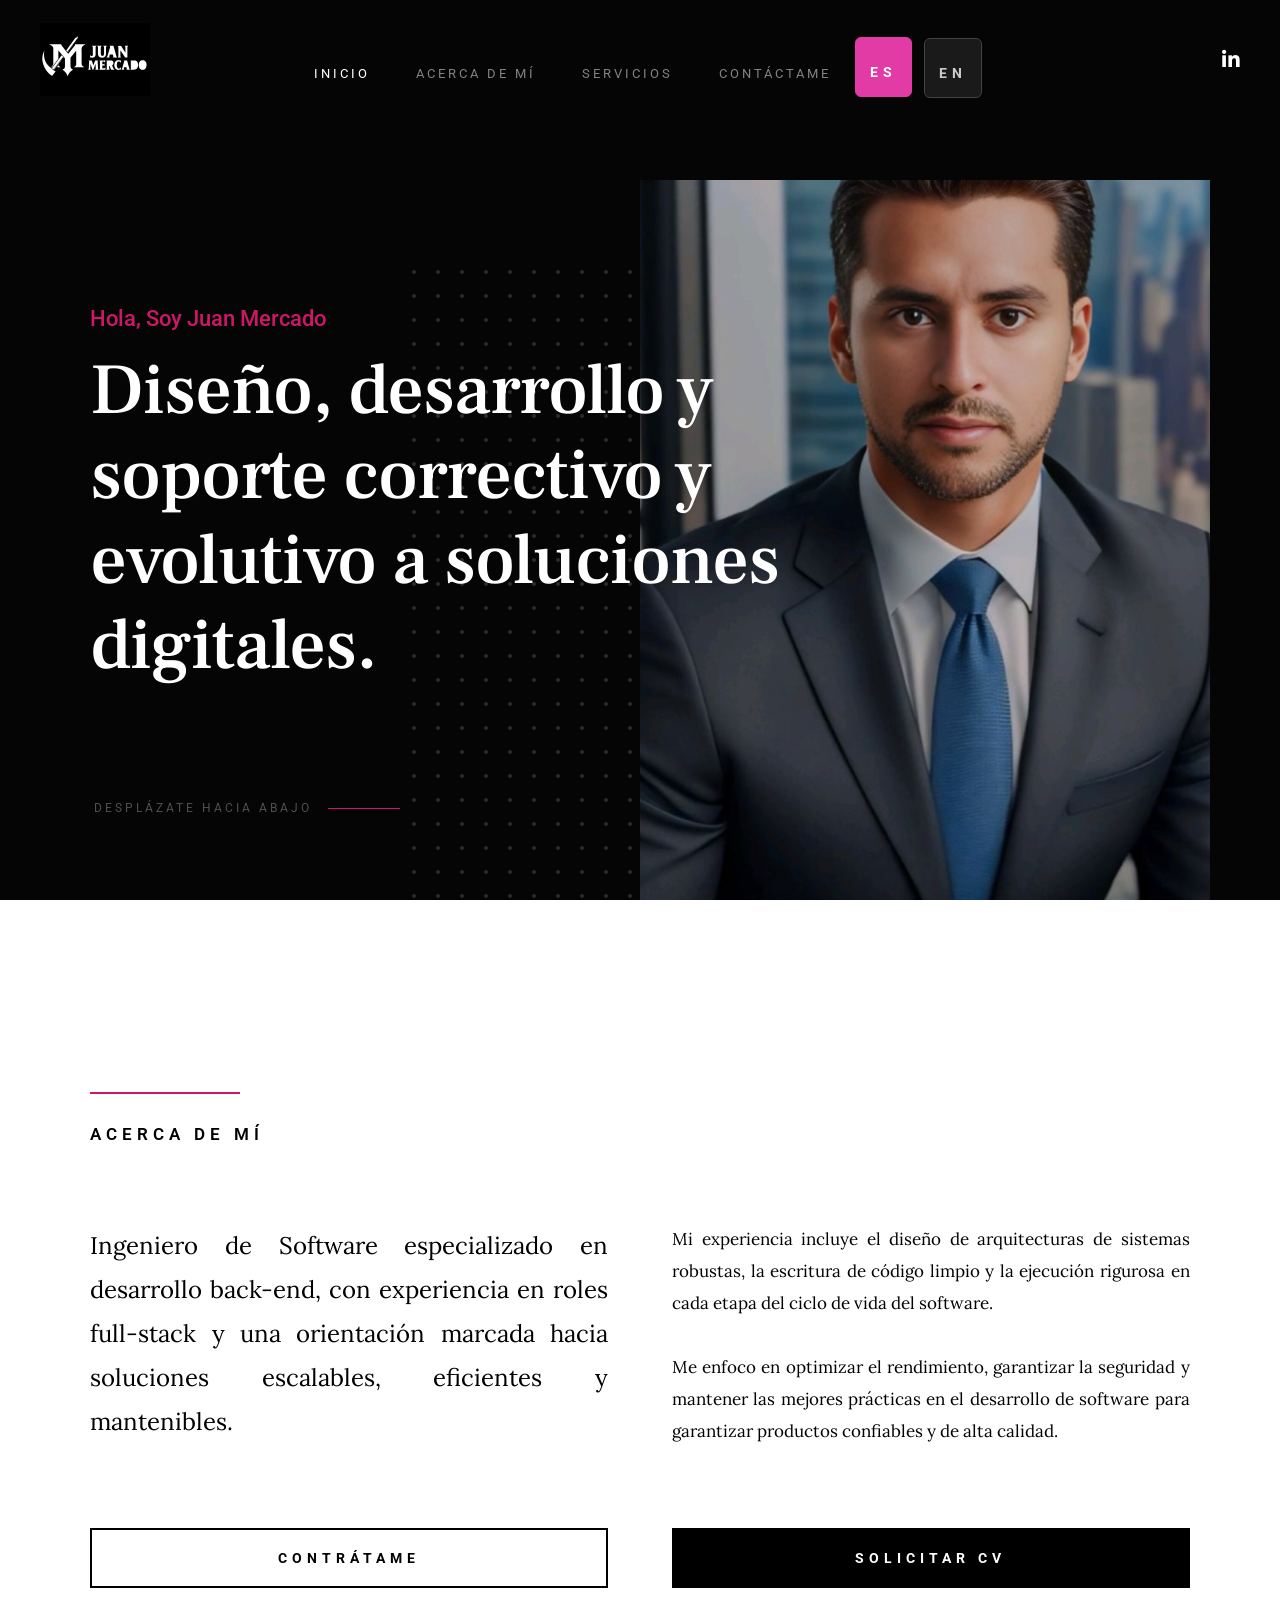
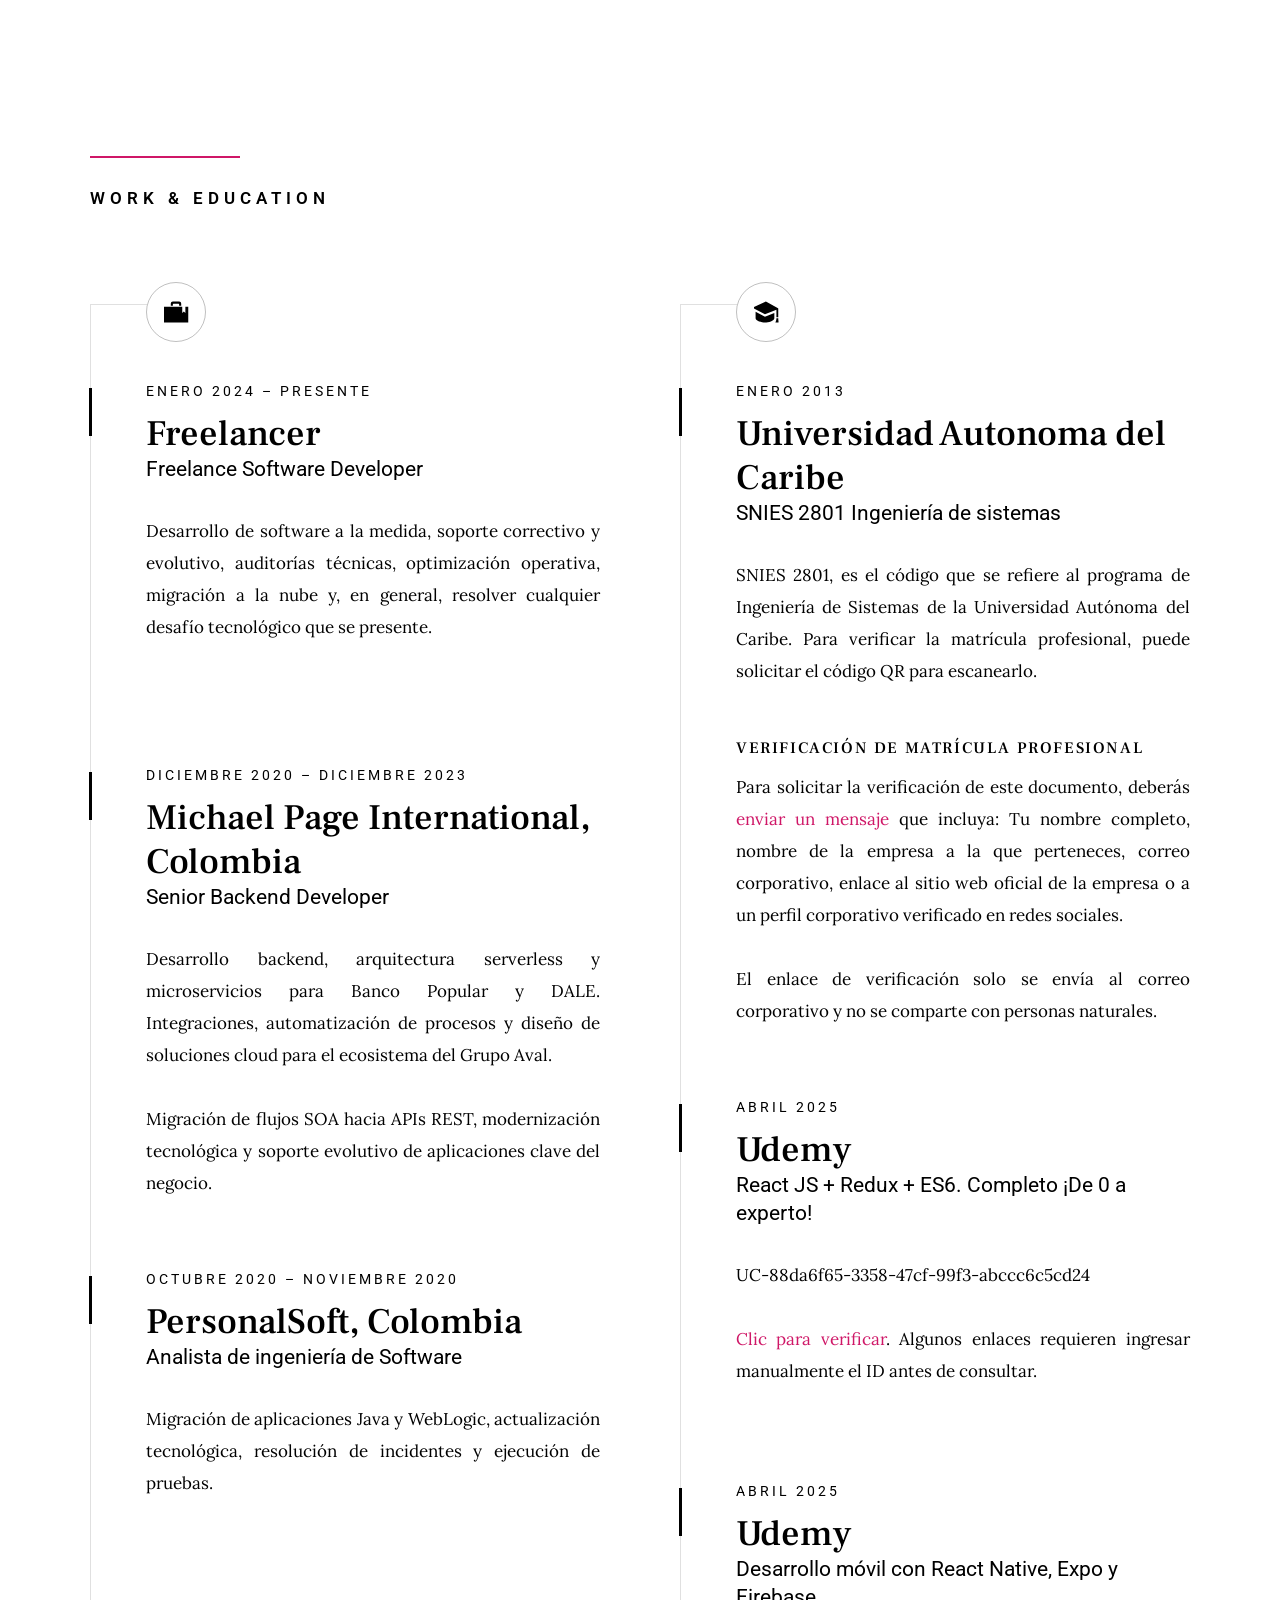
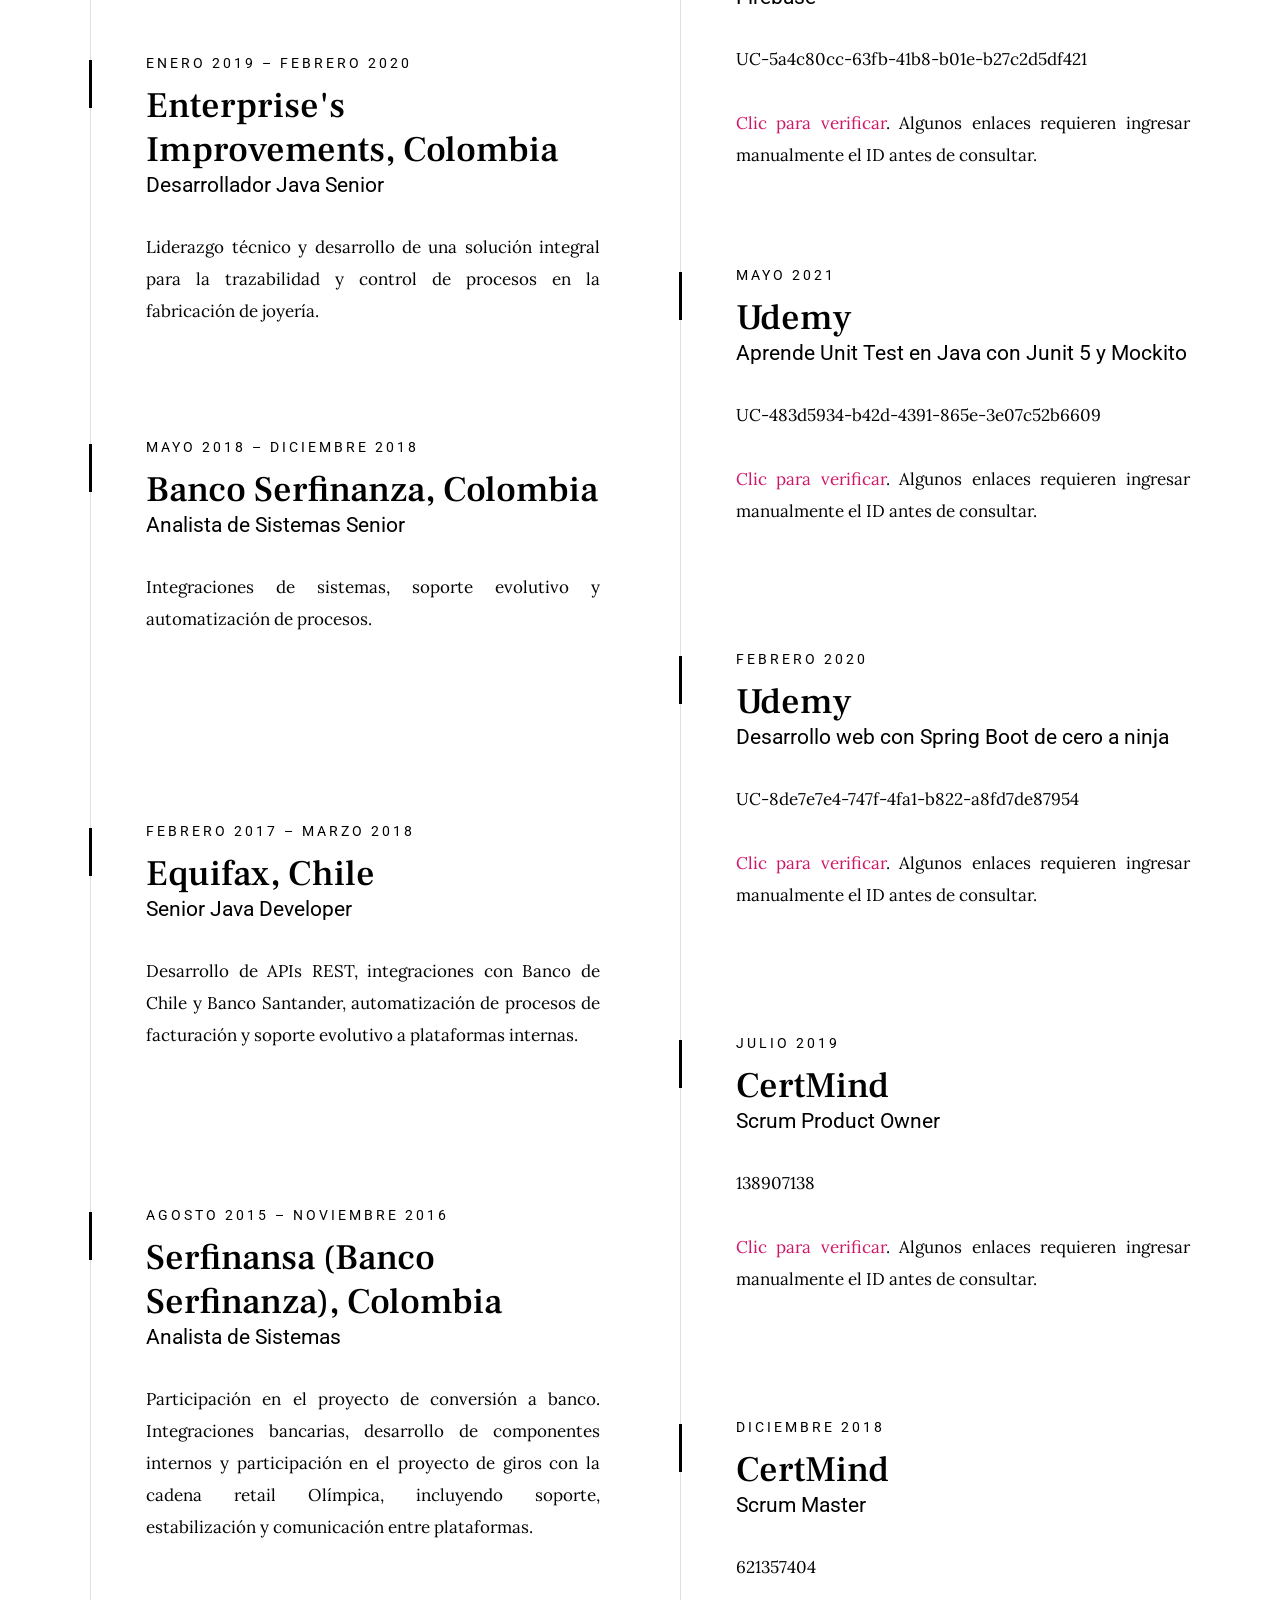
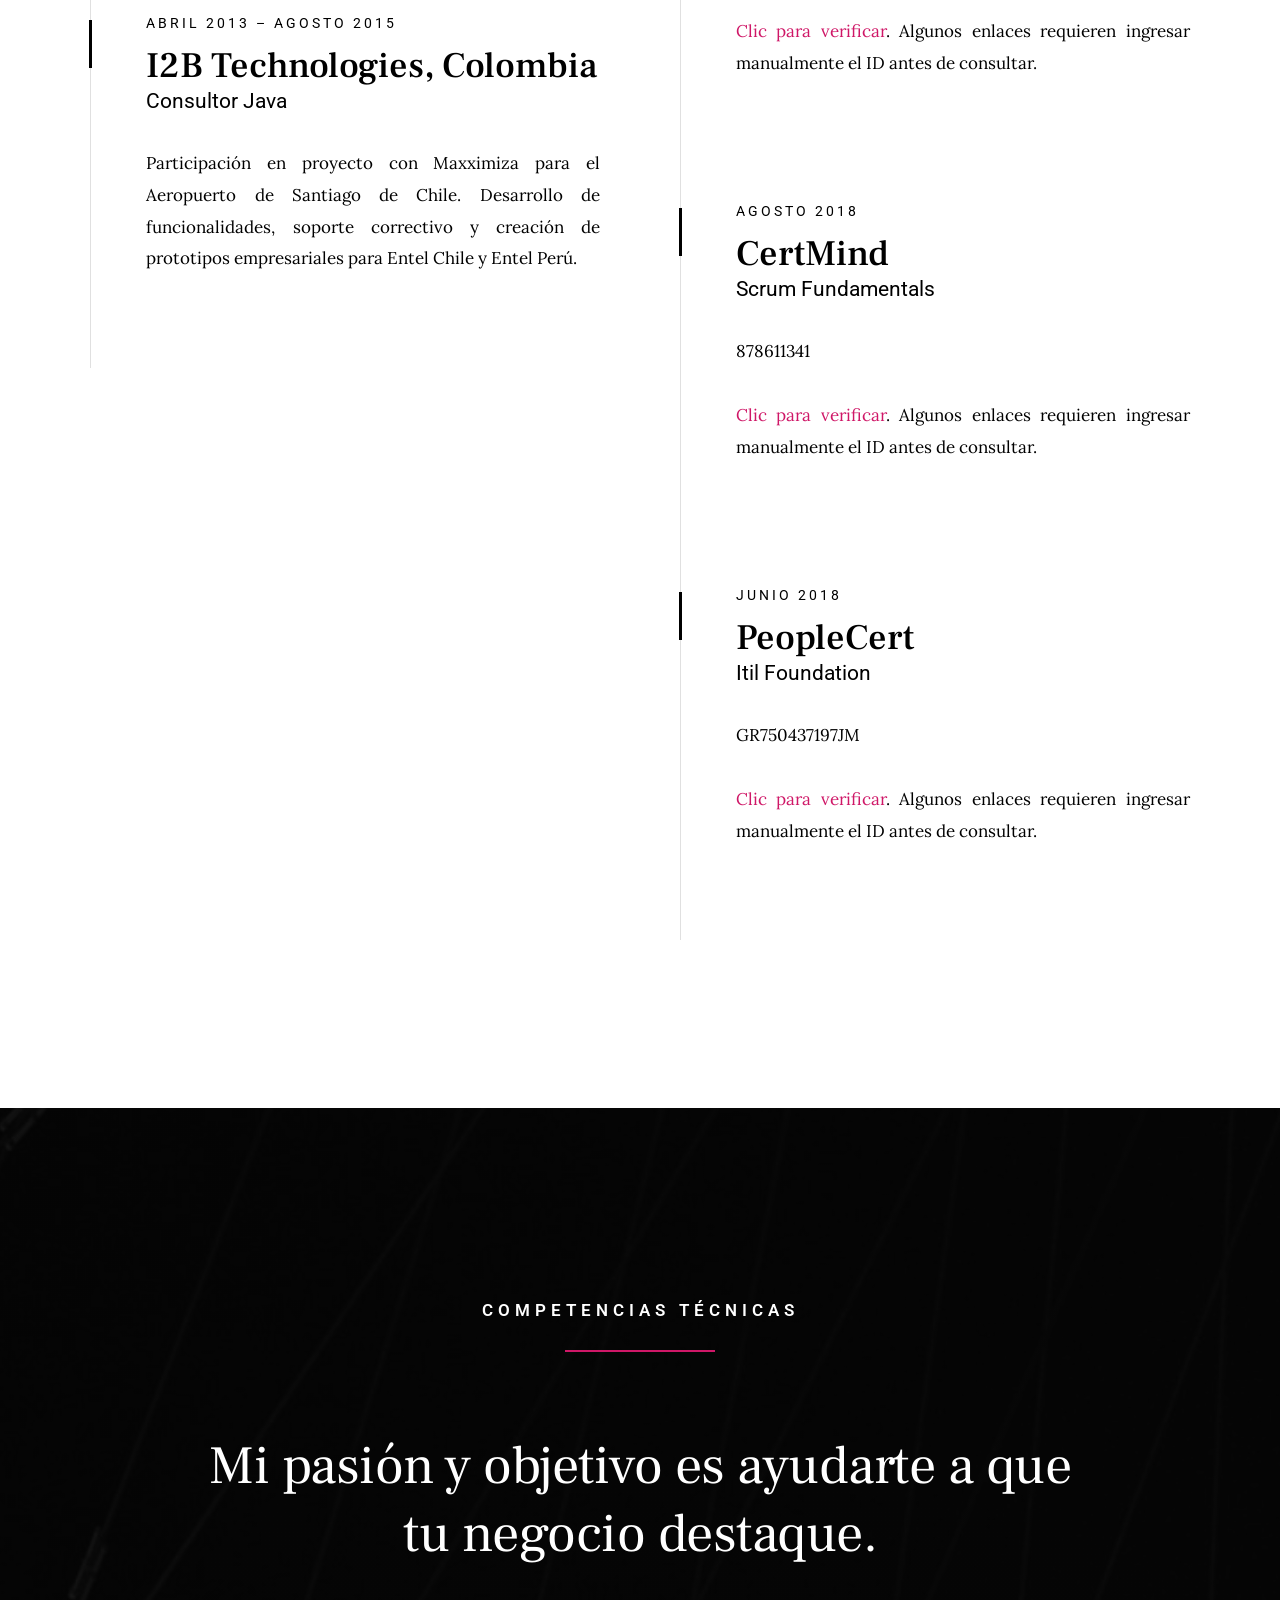
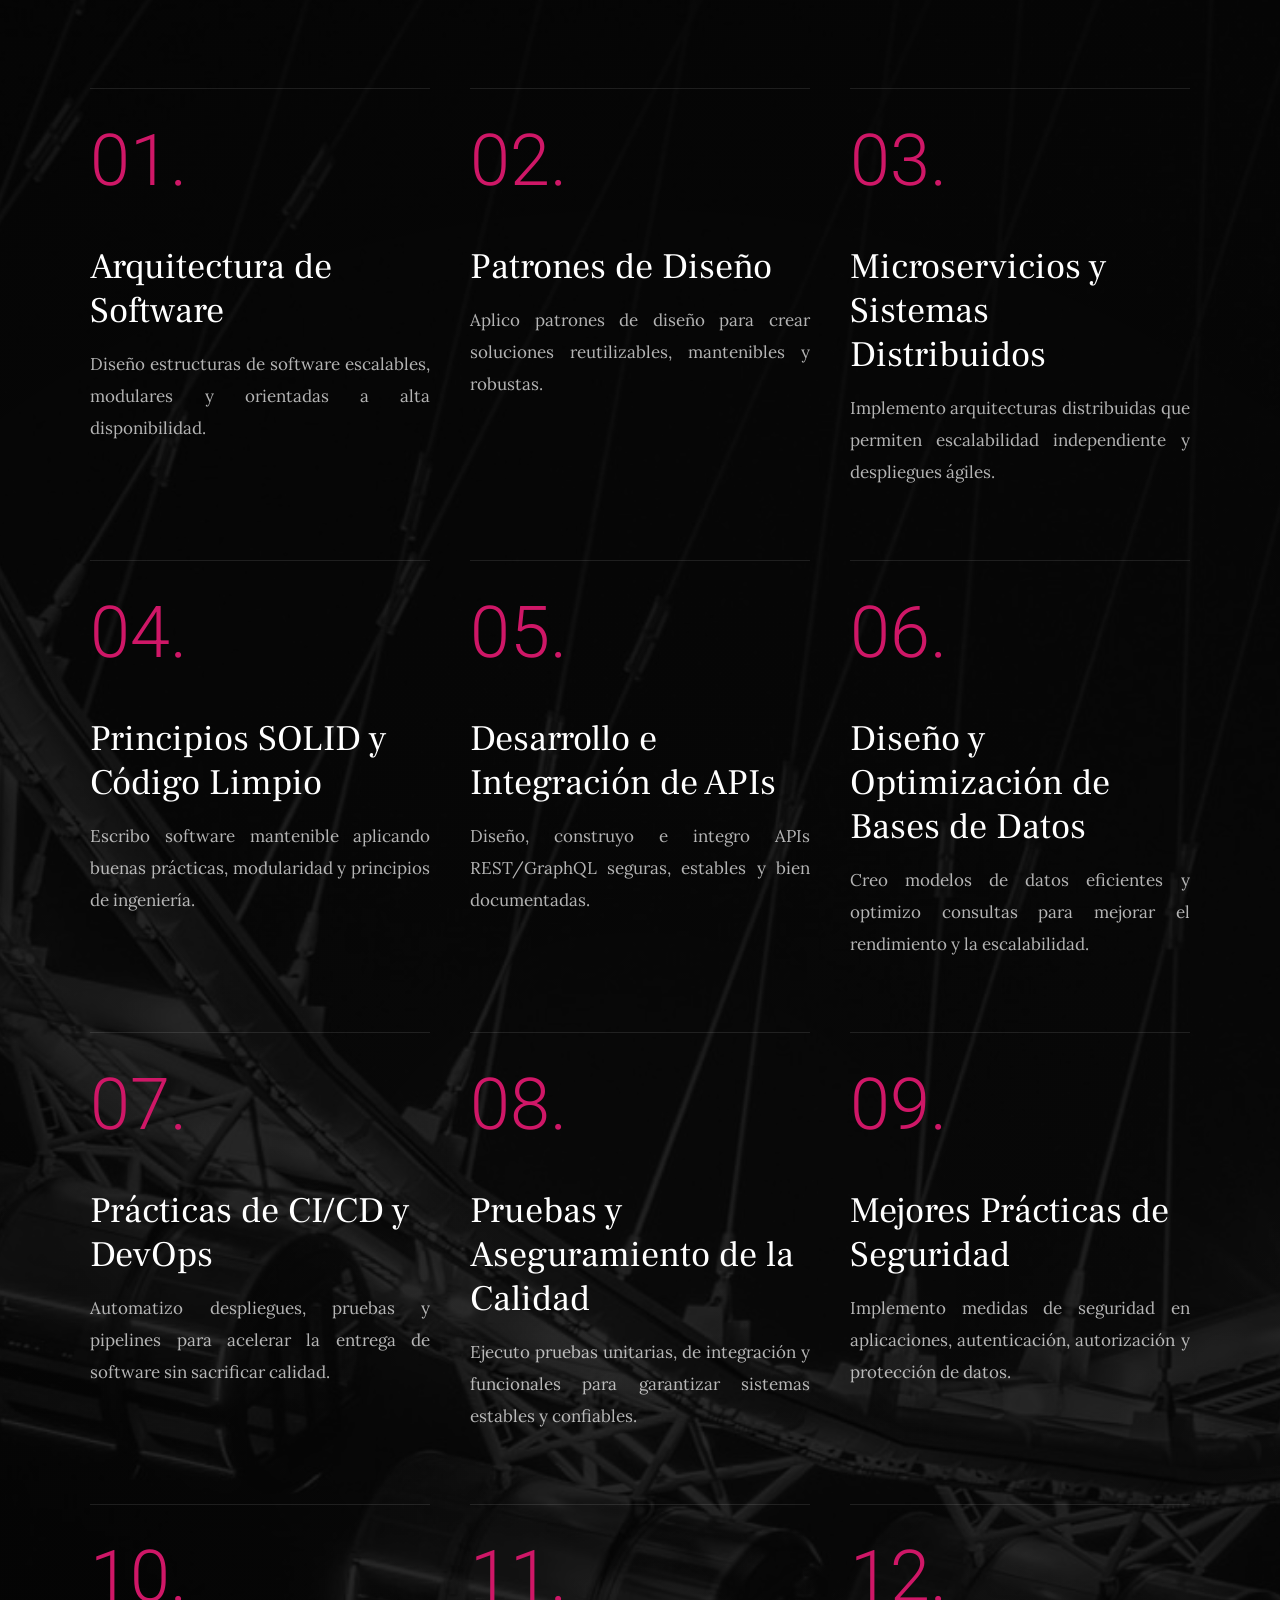
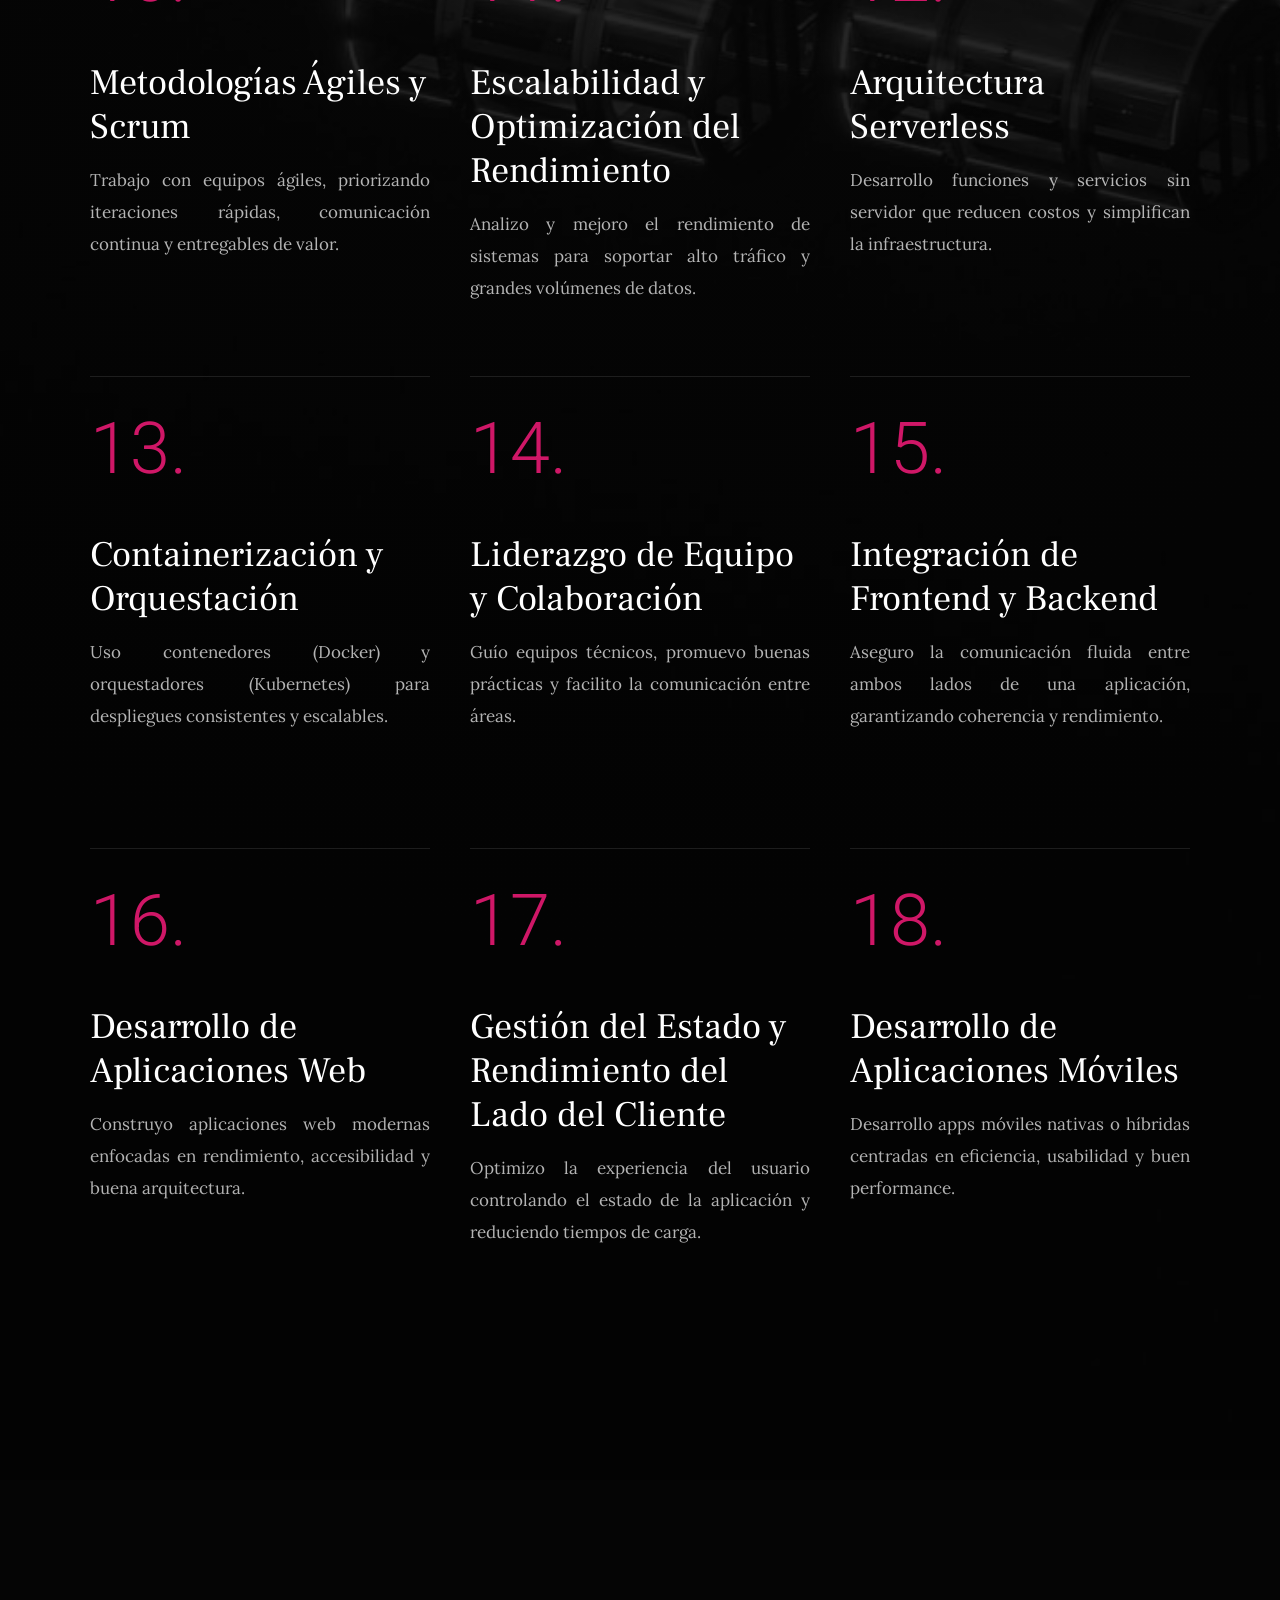
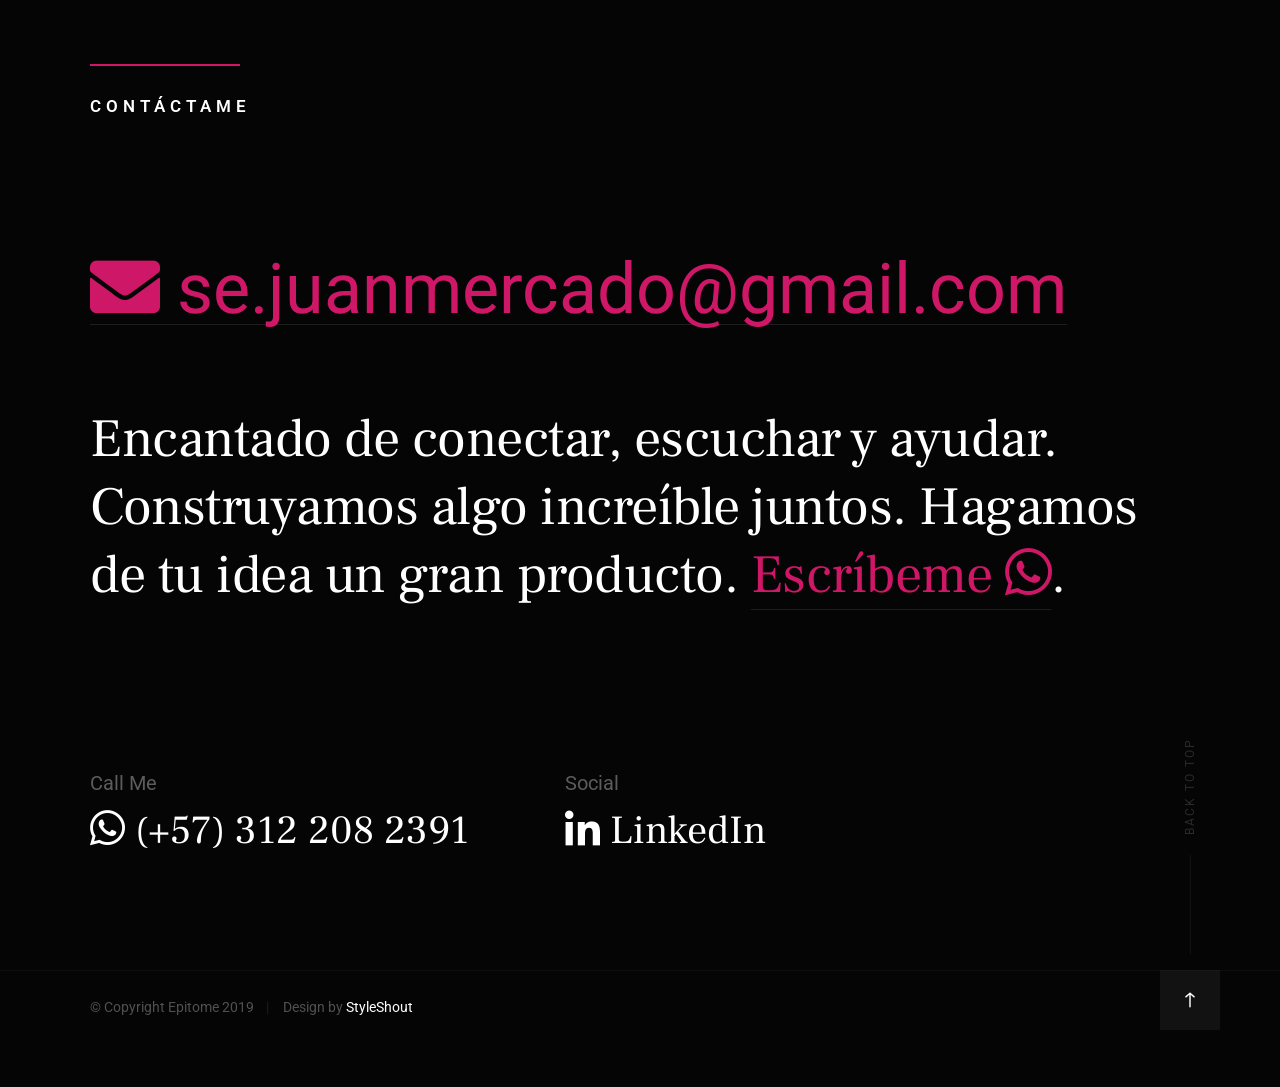
==== commit 748d14ef: "11 - Se da funcionalidad al boton para cambiar entre la paginas segun idiomas." ====
--- a/index.html
+++ b/index.html
@@ -4,7 +4,7 @@
       <!--- basic page needs
          ================================================== -->
       <meta charset="utf-8">
-      <title>Epitome</title>
+      <title>Juan Mercado profile</title>
       <meta name="description" content="">
       <meta name="author" content="">
       <!-- mobile specific metas
@@ -51,7 +51,7 @@
                   <!-- language switcher -->
                   <div class="lang-switch">
                      <button data-lang="es" class="lang-option active">ES</button>
-                     <button data-lang="en" class="lang-option">EN</button>
+                     <button data-lang="en" class="lang-option" onclick="window.location.href='index_en.html'">EN</button>
                   </div>
                   <!-- end language switcher -->
                </li>
@@ -113,7 +113,7 @@
                   <a href="#contact" class="btn btn--stroke full-width">Contrátame</a>
                </div>
                <div class="column large-half tab-full" data-aos="fade-up">
-                  <a href="#0" target="_blank" class="btn btn--primary full-width">Solicitar CV</a>
+                  <a href="https://wa.me/573122082391?text=Hola%2C%20Juan%20%F0%9F%91%8B%0ATe%20escribo%20desde%20tu%20web%20profesional.%20Estoy%20interesado%20en%20conversar%20contigo%2C%20ya%20que%20tu%20perfil%20podr%C3%ADa%20ajustarse%20a%20mis%20necesidades.%0A%0AEntiendo%20que%20un%20curr%C3%ADculo%20puede%20contener%20informaci%C3%B3n%20sensible%2C%20por%20lo%20que%20comprendo%20que%20necesites%20validar%20mi%20identidad%20e%20intenci%C3%B3n%20antes%20de%20compartir%20el%20acceso.%20%F0%9F%94%90%0A%0ADespu%C3%A9s%20de%20hablar%20un%20poco%20y%20contarte%20el%20motivo%20de%20mi%20mensaje%2C%20me%20gustar%C3%ADa%20que%20me%20dieras%20acceso%20a%20tu%20curr%C3%ADculo%2C%20al%20cual%20se%20accede%20a%20trav%C3%A9s%20de%20este%20enlace%3A%0A%F0%9F%94%97%20https%3A%2F%2Fdrive.google.com%2Ffile%2Fd%2F11HLzEJvxlFFvj3bLVHez7v60X85svmte%2Fview%3Fusp%3Ddrive_link" target="_blank" class="btn btn--primary full-width">Solicitar CV</a>
                </div>
             </div>
          </div>
@@ -133,34 +133,91 @@
                      <div class="timeline__block">
                         <div class="timeline__bullet"></div>
                         <div class="timeline__header">
-                           <p class="timeline__timeframe">July 2018 - Present</p>
-                           <h3 class="item-title">Awesome Studio</h3>
-                           <h5>Lead Designer</h5>
-                        </div>
-                        <div class="timeline__desc">
-                           <p>Lorem ipsum Occaecat do esse ex et dolor culpa nisi ex in magna consectetur nisi cupidatat laboris esse eiusmod deserunt aute do quis velit esse sed Ut proident cupidatat nulla esse cillum laborum occaecat nostrud sit dolor incididunt amet est occaecat nisi.</p>
-                        </div>
-                     </div>
-                     <div class="timeline__block">
-                        <div class="timeline__bullet"></div>
-                        <div class="timeline__header">
-                           <p class="timeline__timeframe">July 2017 - June 2018</p>
-                           <h3 class="item-title">Super Cool Agency</h3>
-                           <h5>Frontend Developer</h5>
-                        </div>
-                        <div class="timeline__desc">
-                           <p>Lorem ipsum Occaecat do esse ex et dolor culpa nisi ex in magna consectetur nisi cupidatat laboris esse eiusmod deserunt aute do quis velit esse sed Ut proident cupidatat nulla esse cillum laborum occaecat nostrud sit dolor incididunt amet est occaecat nisi.</p>
-                        </div>
-                     </div>
-                     <div class="timeline__block">
-                        <div class="timeline__bullet"></div>
-                        <div class="timeline__header">
-                           <p class="timeline__timeframe">March 2016 - June 2017</p>
-                           <h3 class="item-title">Epic Design Studio</h3>
-                           <h5>Frontend Developer</h5>
-                        </div>
-                        <div class="timeline__desc">
-                           <p>Lorem ipsum Occaecat do esse ex et dolor culpa nisi ex in magna consectetur nisi cupidatat laboris esse eiusmod deserunt aute do quis velit esse sed Ut proident cupidatat nulla esse cillum laborum occaecat nostrud sit dolor incididunt amet est occaecat nisi.</p>
+                           <p class="timeline__timeframe">Enero 2024 – Presente</p>
+                           <h3 class="item-title">Freelancer</h3>
+                           <h5>Freelance Software Developer</h5>
+                        </div>
+                        <div class="timeline__desc">
+                           <p>Desarrollo de software a la medida, soporte correctivo y evolutivo, auditorías técnicas, optimización operativa, migración a la nube y, en general, resolver cualquier desafío tecnológico que se presente.</p>
+                        </div>
+                     </div>
+                     <div class="timeline__block">
+                        <div class="timeline__bullet"></div>
+                        <div class="timeline__header">
+                           <p class="timeline__timeframe">Diciembre 2020 – Diciembre 2023</p>
+                           <h3 class="item-title">Michael Page International, Colombia</h3>
+                           <h5>Senior Backend Developer</h5>
+                        </div>
+                        <div class="timeline__desc">
+                           <p>Desarrollo backend, arquitectura serverless y microservicios para Banco Popular y DALE. Integraciones, automatización de procesos y diseño de soluciones cloud para el ecosistema del Grupo Aval.</p>
+
+                           <p>Migración de flujos SOA hacia APIs REST, modernización tecnológica y soporte evolutivo de aplicaciones clave del negocio.</p>
+                        </div>
+                     </div>
+                     <div class="timeline__block">
+                        <div class="timeline__bullet"></div>
+                        <div class="timeline__header">
+                           <p class="timeline__timeframe">Octubre 2020 – Noviembre 2020</p>
+                           <h3 class="item-title">PersonalSoft, Colombia</h3>
+                           <h5>Analista de ingeniería de Software</h5>
+                        </div>
+                        <div class="timeline__desc">
+                           <p>Migración de aplicaciones Java y WebLogic, actualización tecnológica, resolución de incidentes y ejecución de pruebas.</p>
+                        </div>
+                     </div>
+                     <div class="timeline__block">
+                        <div class="timeline__bullet"></div>
+                        <div class="timeline__header">
+                           <p class="timeline__timeframe">Enero 2019 – Febrero 2020</p>
+                           <h3 class="item-title">Enterprise's Improvements, Colombia</h3>
+                           <h5>Desarrollador Java Senior</h5>
+                        </div>
+                        <div class="timeline__desc">
+                           <p>Liderazgo técnico y desarrollo de una solución integral para la trazabilidad y control de procesos en la fabricación de joyería.</p>
+                        </div>
+                     </div>
+                     <div class="timeline__block">
+                        <div class="timeline__bullet"></div>
+                        <div class="timeline__header">
+                           <p class="timeline__timeframe">Mayo 2018 – Diciembre 2018</p>
+                           <h3 class="item-title">Banco Serfinanza, Colombia</h3>
+                           <h5>Analista de Sistemas Senior</h5>
+                        </div>
+                        <div class="timeline__desc">
+                           <p>Integraciones de sistemas, soporte evolutivo y automatización de procesos.</p>
+                        </div>
+                     </div>
+                     <div class="timeline__block">
+                        <div class="timeline__bullet"></div>
+                        <div class="timeline__header">
+                           <p class="timeline__timeframe">Febrero 2017 – Marzo 2018</p>
+                           <h3 class="item-title">Equifax, Chile</h3>
+                           <h5>Senior Java Developer</h5>
+                        </div>
+                        <div class="timeline__desc">
+                           <p>Desarrollo de APIs REST, integraciones con Banco de Chile y Banco Santander, automatización de procesos de facturación y soporte evolutivo a plataformas internas.</p>
+                        </div>
+                     </div>
+                     <div class="timeline__block">
+                        <div class="timeline__bullet"></div>
+                        <div class="timeline__header">
+                           <p class="timeline__timeframe">Agosto 2015 – Noviembre 2016</p>
+                           <h3 class="item-title">Serfinansa (Banco Serfinanza), Colombia</h3>
+                           <h5>Analista de Sistemas</h5>
+                        </div>
+                        <div class="timeline__desc">
+                           <p>Participación en el proyecto de conversión a banco. Integraciones bancarias, desarrollo de componentes internos y participación en el proyecto de giros con la cadena retail Olímpica, incluyendo soporte, estabilización y comunicación entre plataformas.</p>
+                        </div>
+                     </div>
+                     <div class="timeline__block">
+                        <div class="timeline__bullet"></div>
+                        <div class="timeline__header">
+                           <p class="timeline__timeframe">Abril 2013 – Agosto 2015</p>
+                           <h3 class="item-title">I2B Technologies, Colombia</h3>
+                           <h5>Consultor Java</h5>
+                        </div>
+                        <div class="timeline__desc">
+                           <p>Participación en proyecto con Maxximiza para el Aeropuerto de Santiago de Chile. Desarrollo de funcionalidades, soporte correctivo y creación de prototipos empresariales para Entel Chile y Entel Perú.</p>
                         </div>
                      </div>
                   </div>
@@ -173,34 +230,113 @@
                      <div class="timeline__block">
                         <div class="timeline__bullet"></div>
                         <div class="timeline__header">
-                           <p class="timeline__timeframe">July 2011 - June 2015</p>
-                           <h3 class="item-title">University of Life</h3>
-                           <h5>Master Degree</h5>
-                        </div>
-                        <div class="timeline__desc">
-                           <p>Lorem ipsum Occaecat do esse ex et dolor culpa nisi ex in magna consectetur nisi cupidatat laboris esse eiusmod deserunt aute do quis velit esse sed Ut proident cupidatat nulla esse cillum laborum occaecat nostrud sit dolor incididunt amet est occaecat nisi.</p>
-                        </div>
-                     </div>
-                     <div class="timeline__block">
-                        <div class="timeline__bullet"></div>
-                        <div class="timeline__header">
-                           <p class="timeline__timeframe">July 2009 - June 2011</p>
-                           <h3 class="item-title">State Design University</h3>
-                           <h5>Bachelor Degree</h5>
-                        </div>
-                        <div class="timeline__desc">
-                           <p>Lorem ipsum Occaecat do esse ex et dolor culpa nisi ex in magna consectetur nisi cupidatat laboris esse eiusmod deserunt aute do quis velit esse sed Ut proident cupidatat nulla esse cillum laborum occaecat nostrud sit dolor incididunt amet est occaecat nisi.</p>
-                        </div>
-                     </div>
-                     <div class="timeline__block">
-                        <div class="timeline__bullet"></div>
-                        <div class="timeline__header">
-                           <p class="timeline__timeframe">July 2005 - June 2009</p>
-                           <h3 class="item-title">School of Hard Knocks</h3>
-                           <h5>Bachelor Degree</h5>
-                        </div>
-                        <div class="timeline__desc">
-                           <p>Lorem ipsum Occaecat do esse ex et dolor culpa nisi ex in magna consectetur nisi cupidatat laboris esse eiusmod deserunt aute do quis velit esse sed Ut proident cupidatat nulla esse cillum laborum occaecat nostrud sit dolor incididunt amet est occaecat nisi.</p>
+                           <p class="timeline__timeframe">Enero 2013</p>
+                           <h3 class="item-title">Universidad Autonoma del Caribe</h3>
+                           <h5>SNIES 2801 Ingeniería de sistemas</h5>
+                        </div>
+                        <div class="timeline__desc">
+                           <p>SNIES 2801, es el código que se refiere al programa de Ingeniería de Sistemas de la Universidad Autónoma del Caribe. Para verificar la matrícula profesional, puede solicitar el código QR para escanearlo.</p>
+                           <h6>Verificación de matrícula profesional</h6>
+                           <p>Para solicitar la verificación de este documento, deberás <a href="https://wa.me/573122082391?text=Hola%2C%20Juan%20%F0%9F%91%8B%0AEstoy%20interesado%20en%20conversar%20contigo%20y%20verificar%20tu%20m%C3%A1tricula%20profesional%2C%20tal%20como%20indicas%20en%20tu%20sitio%20web.%0APara%20que%20puedas%20validar%20mi%20identidad%20e%20intenci%C3%B3n%20antes%20de%20compartir%20el%20enlace%2C%20te%20dejo%20los%20datos%20que%20solicitas%3A%0A%0A%E2%80%A2%20Nombre%20completo%3A%0A%E2%80%A2%20Empresa%20a%20la%20que%20pertenezco%3A%0A%E2%80%A2%20Correo%20corporativo%3A%0A%E2%80%A2%20Sitio%20web%20oficial%20o%20perfil%20corporativo%20verificado%3A">enviar un mensaje</a>
+                            que incluya: Tu nombre completo, nombre de la empresa a la que perteneces, correo corporativo, enlace al sitio web oficial de la empresa o a un perfil corporativo verificado en redes sociales.</p>
+                           <p>El enlace de verificación solo se envía al correo corporativo y no se comparte con personas naturales.</p>
+                        </div>
+                     </div>
+                     <div class="timeline__block">
+                        <div class="timeline__bullet"></div>
+                        <div class="timeline__header">
+                           <p class="timeline__timeframe">Abril 2025</p>
+                           <h3 class="item-title">Udemy</h3>
+                           <h5>React JS + Redux + ES6. Completo ¡De 0 a experto!</h5>
+                        </div>
+                        <div class="timeline__desc">
+                           <p>UC-88da6f65-3358-47cf-99f3-abccc6c5cd24</p>
+                           <p><a href="https://www.udemy.com/certificate/UC-88da6f65-3358-47cf-99f3-abccc6c5cd24/" target="_blank">Clic para verificar</a>. Algunos enlaces requieren ingresar manualmente el ID antes de consultar.</p>
+                        </div>
+                     </div>
+
+                     <div class="timeline__block">
+                        <div class="timeline__bullet"></div>
+                        <div class="timeline__header">
+                           <p class="timeline__timeframe">Abril 2025</p>
+                           <h3 class="item-title">Udemy</h3>
+                           <h5>Desarrollo móvil con React Native, Expo y Firebase</h5>
+                        </div>
+                        <div class="timeline__desc">
+                           <p>UC-5a4c80cc-63fb-41b8-b01e-b27c2d5df421</p>
+                           <p><a href="https://www.udemy.com/certificate/UC-5a4c80cc-63fb-41b8-b01e-b27c2d5df421/" target="_blank">Clic para verificar</a>. Algunos enlaces requieren ingresar manualmente el ID antes de consultar.</p>
+                        </div>
+                     </div>
+                     <div class="timeline__block">
+                        <div class="timeline__bullet"></div>
+                        <div class="timeline__header">
+                           <p class="timeline__timeframe">Mayo 2021</p>
+                           <h3 class="item-title">Udemy</h3>
+                           <h5>Aprende Unit Test en Java con Junit 5 y Mockito</h5>
+                        </div>
+                        <div class="timeline__desc">
+                           <p>UC-483d5934-b42d-4391-865e-3e07c52b6609</p>
+                           <p><a href="https://www.udemy.com/certificate/UC-483d5934-b42d-4391-865e-3e07c52b6609/" target="_blank">Clic para verificar</a>. Algunos enlaces requieren ingresar manualmente el ID antes de consultar.</p>
+                        </div>
+                     </div>
+                     <div class="timeline__block">
+                        <div class="timeline__bullet"></div>
+                        <div class="timeline__header">
+                           <p class="timeline__timeframe">Febrero 2020</p>
+                           <h3 class="item-title">Udemy</h3>
+                           <h5>Desarrollo web con Spring Boot de cero a ninja</h5>
+                        </div>
+                        <div class="timeline__desc">
+                           <p>UC-8de7e7e4-747f-4fa1-b822-a8fd7de87954</p>
+                           <p><a href="https://www.udemy.com/certificate/UC-8de7e7e4-747f-4fa1-b822-a8fd7de87954/" target="_blank">Clic para verificar</a>. Algunos enlaces requieren ingresar manualmente el ID antes de consultar.</p>
+                        </div>
+                     </div>
+                     <div class="timeline__block">
+                        <div class="timeline__bullet"></div>
+                        <div class="timeline__header">
+                           <p class="timeline__timeframe">Julio 2019</p>
+                           <h3 class="item-title">CertMind</h3>
+                           <h5>Scrum Product Owner</h5>
+                        </div>
+                        <div class="timeline__desc">
+                           <p>138907138</p>
+                           <p><a href="https://certmind.org/platform/public/index.php/validate-e-cert" target="_blank">Clic para verificar</a>. Algunos enlaces requieren ingresar manualmente el ID antes de consultar.</p>
+                        </div>
+                     </div>
+                     <div class="timeline__block">
+                        <div class="timeline__bullet"></div>
+                        <div class="timeline__header">
+                           <p class="timeline__timeframe">Diciembre 2018</p>
+                           <h3 class="item-title">CertMind</h3>
+                           <h5>Scrum Master</h5>
+                        </div>
+                        <div class="timeline__desc">
+                           <p>621357404</p>
+                           <p><a href="https://certmind.org/platform/public/index.php/validate-e-cert" target="_blank">Clic para verificar</a>. Algunos enlaces requieren ingresar manualmente el ID antes de consultar.</p>
+                        </div>
+                     </div>
+                     <div class="timeline__block">
+                        <div class="timeline__bullet"></div>
+                        <div class="timeline__header">
+                           <p class="timeline__timeframe">Agosto 2018</p>
+                           <h3 class="item-title">CertMind</h3>
+                           <h5>Scrum Fundamentals</h5>
+                        </div>
+                        <div class="timeline__desc">
+                           <p>878611341</p>
+                           <p><a href="https://certmind.org/platform/public/index.php/validate-e-cert" target="_blank">Clic para verificar</a>. Algunos enlaces requieren ingresar manualmente el ID antes de consultar.</p>
+                        </div>
+                     </div>
+                     <div class="timeline__block">
+                        <div class="timeline__bullet"></div>
+                        <div class="timeline__header">
+                           <p class="timeline__timeframe">Junio 2018</p>
+                           <h3 class="item-title">PeopleCert</h3>
+                           <h5>Itil Foundation</h5>
+                        </div>
+                        <div class="timeline__desc">
+                           <p>GR750437197JM</p>
+                           <p><a href="https://www.peoplecert.org/for-corporations/certificate-verification-service" target="_blank">Clic para verificar</a>. Algunos enlaces requieren ingresar manualmente el ID antes de consultar.</p>
                         </div>
                      </div>
                   </div>
--- a/css/main.css
+++ b/css/main.css
@@ -2147,7 +2147,7 @@
 
 @media screen and (max-width:350px) {
   .intro-text h1 {
-    font-size: 4.2rem;
+    font-size: 3.2rem;
   }
 
 }
@@ -2322,6 +2322,10 @@
   font-weight: 400;
   line-height: 1.333;
   margin-top: 0;
+}
+
+.timeline__desc p {
+  text-align: justify;  
 }
 
 /* ------------------------------------------------------------------- 
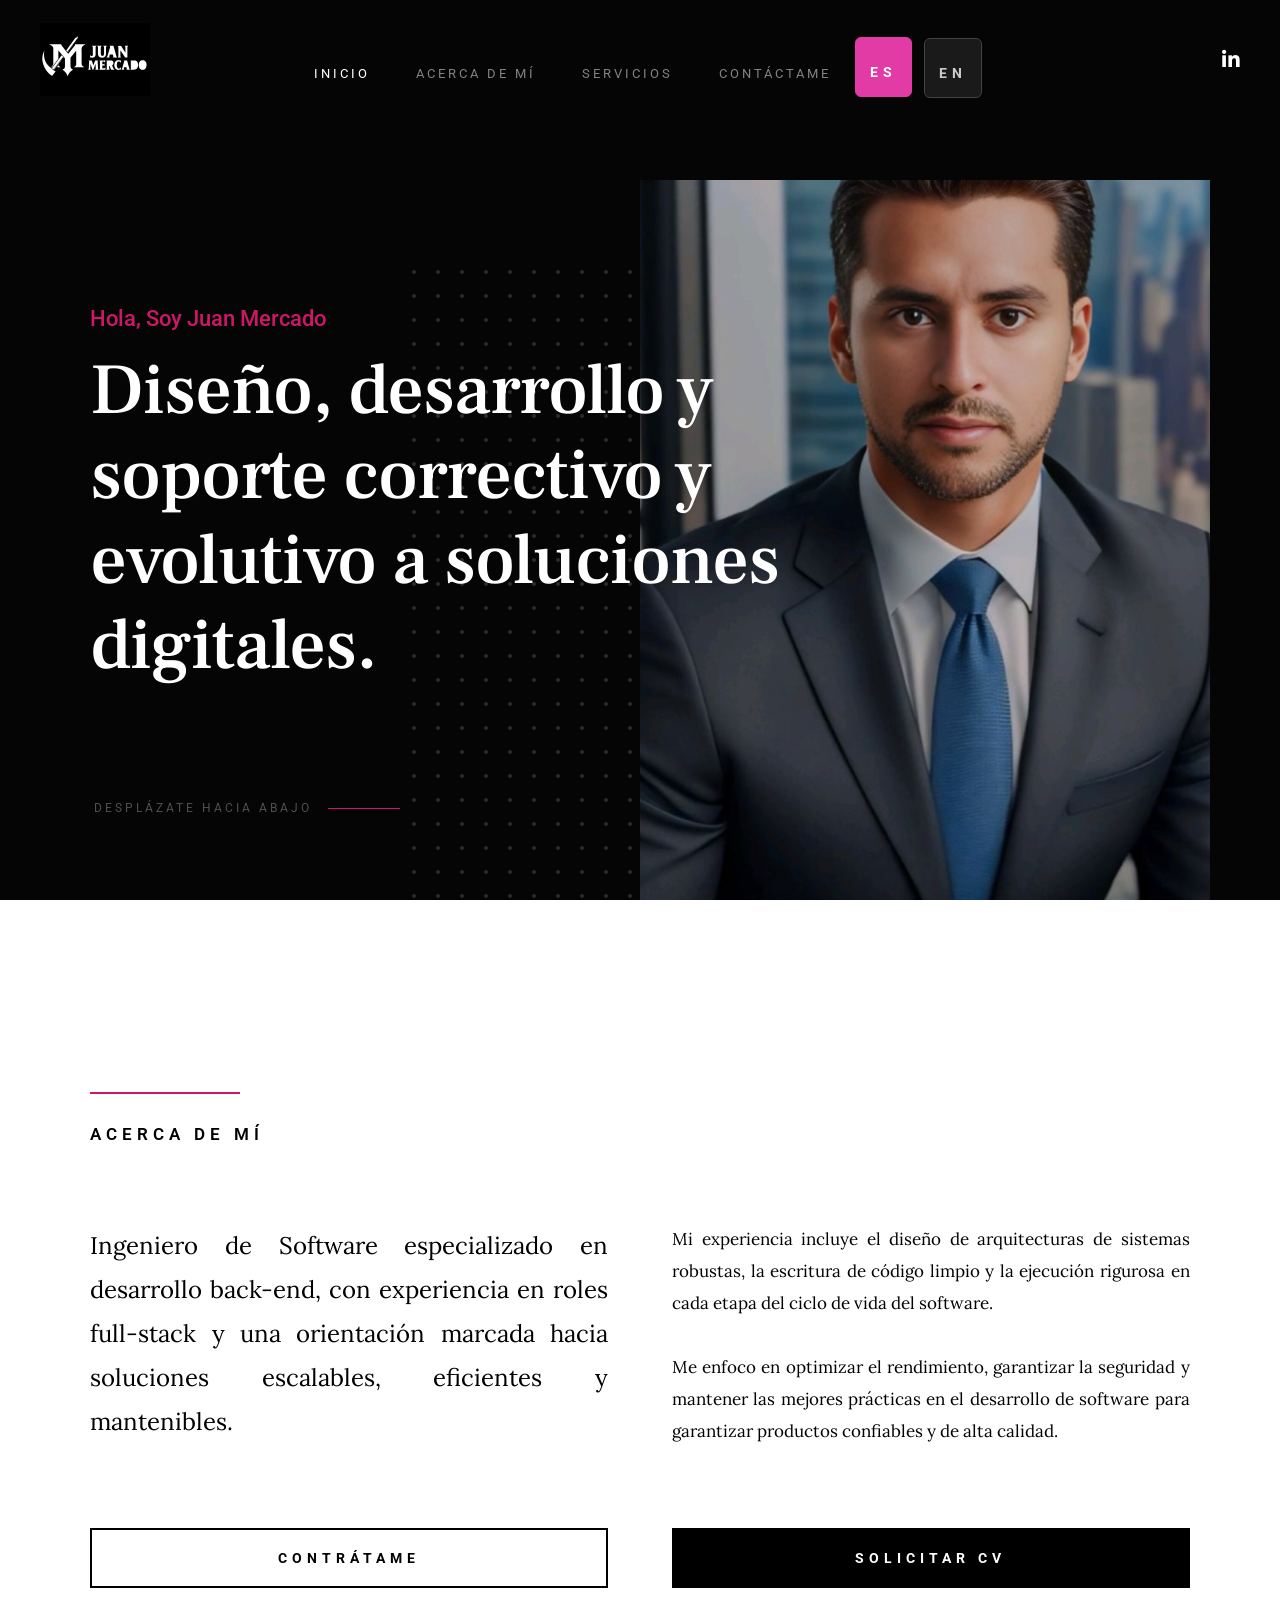
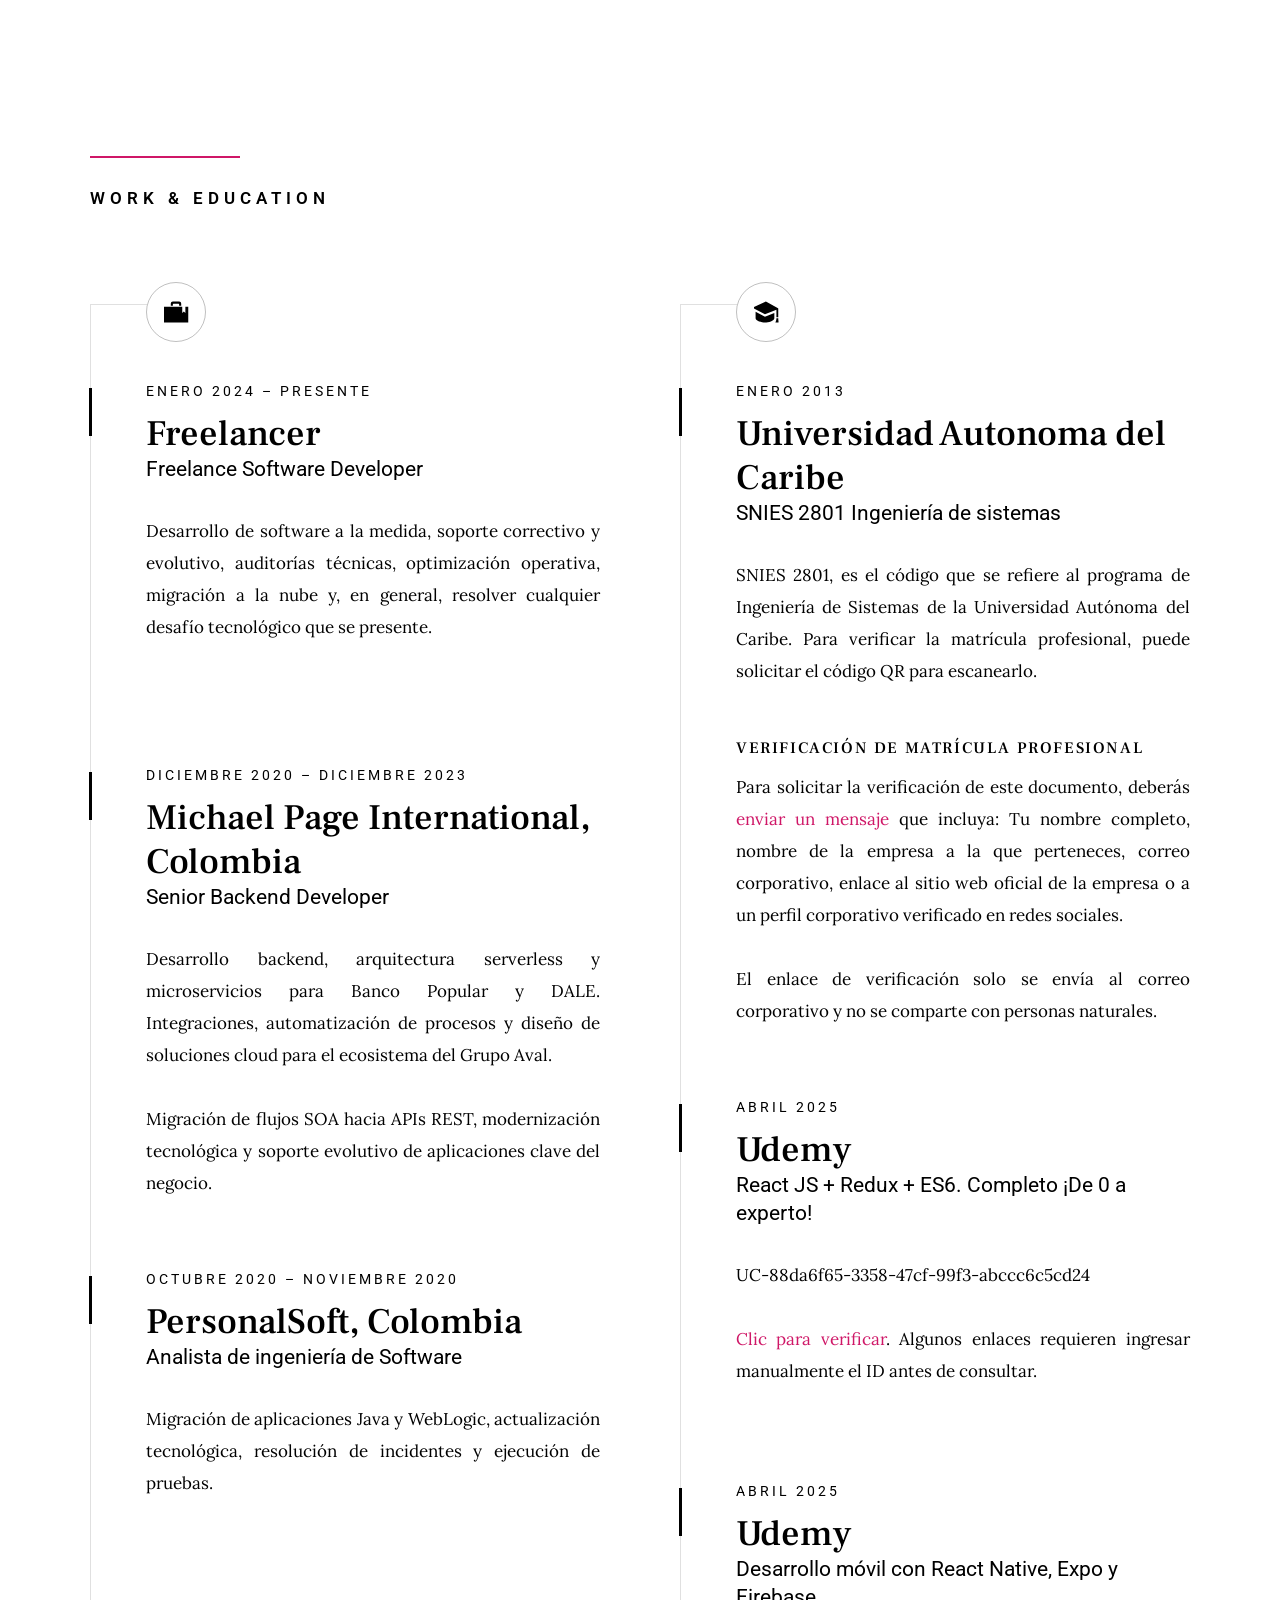
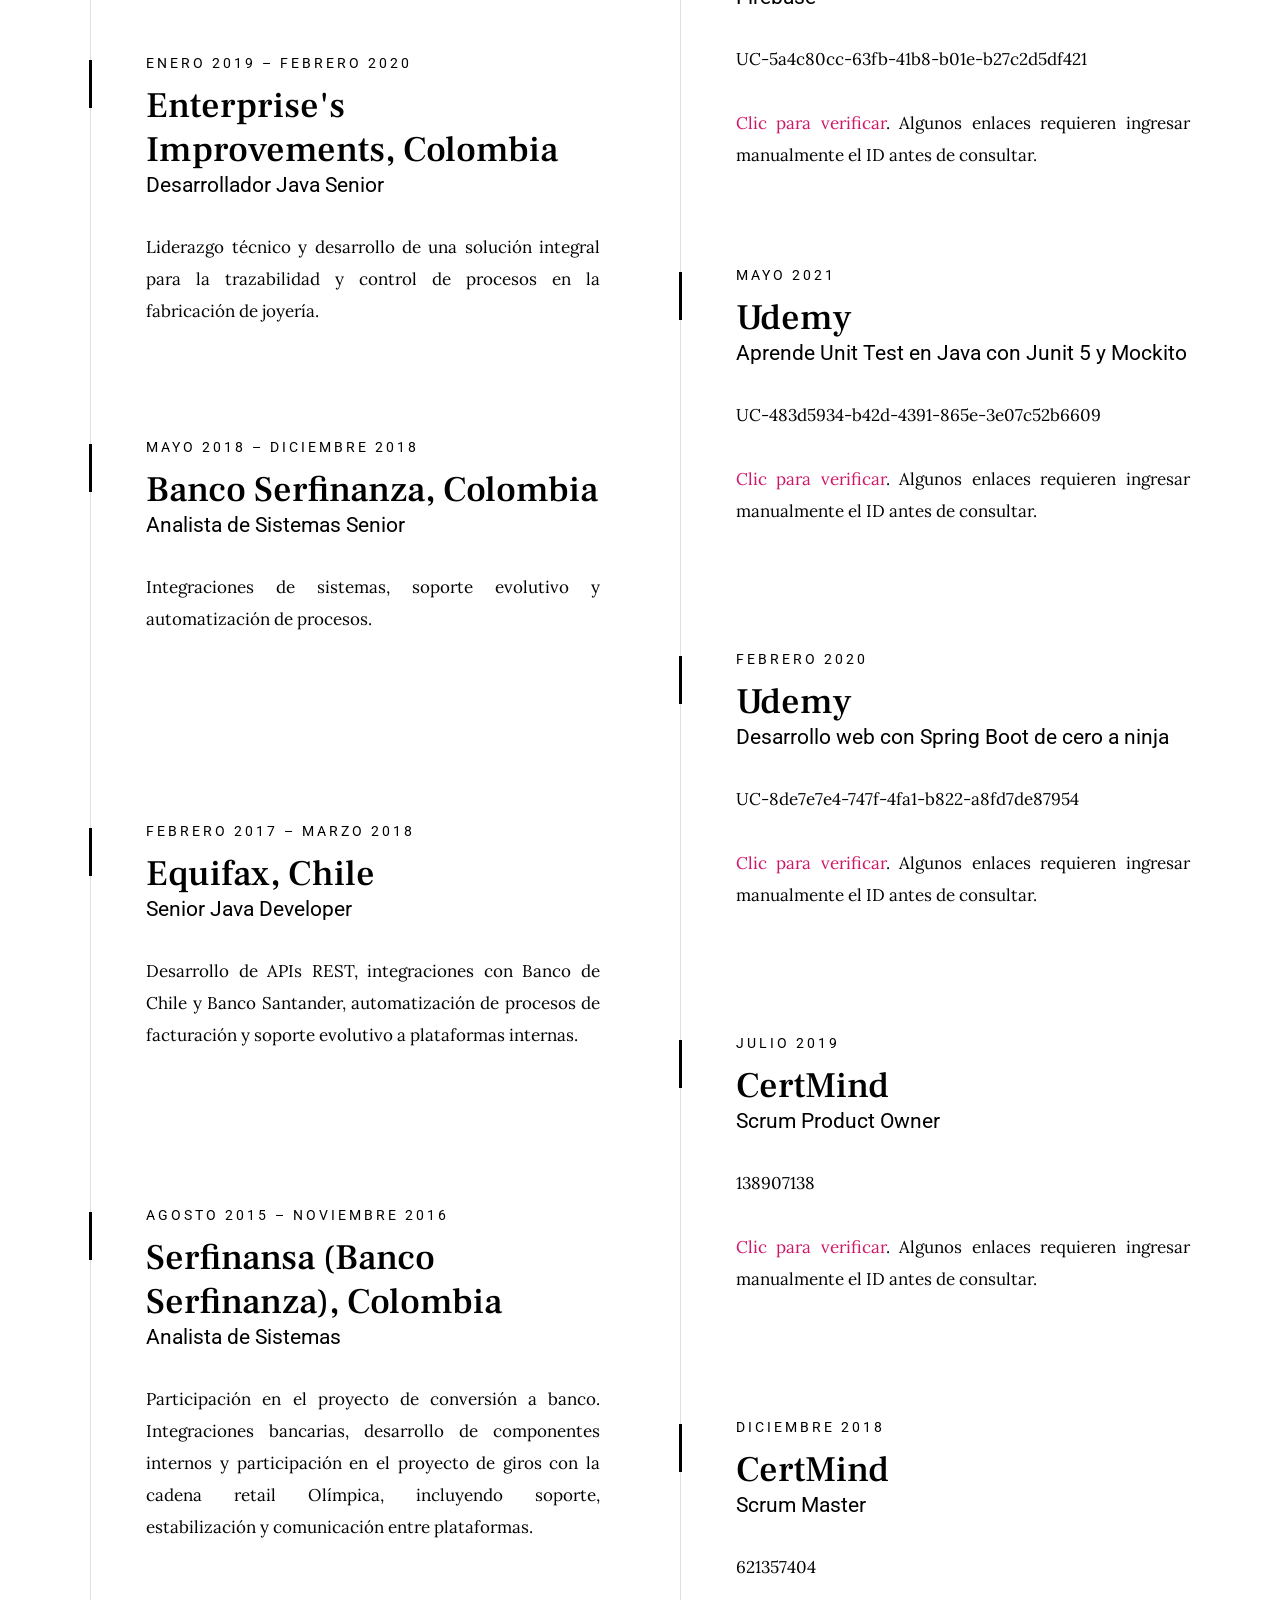
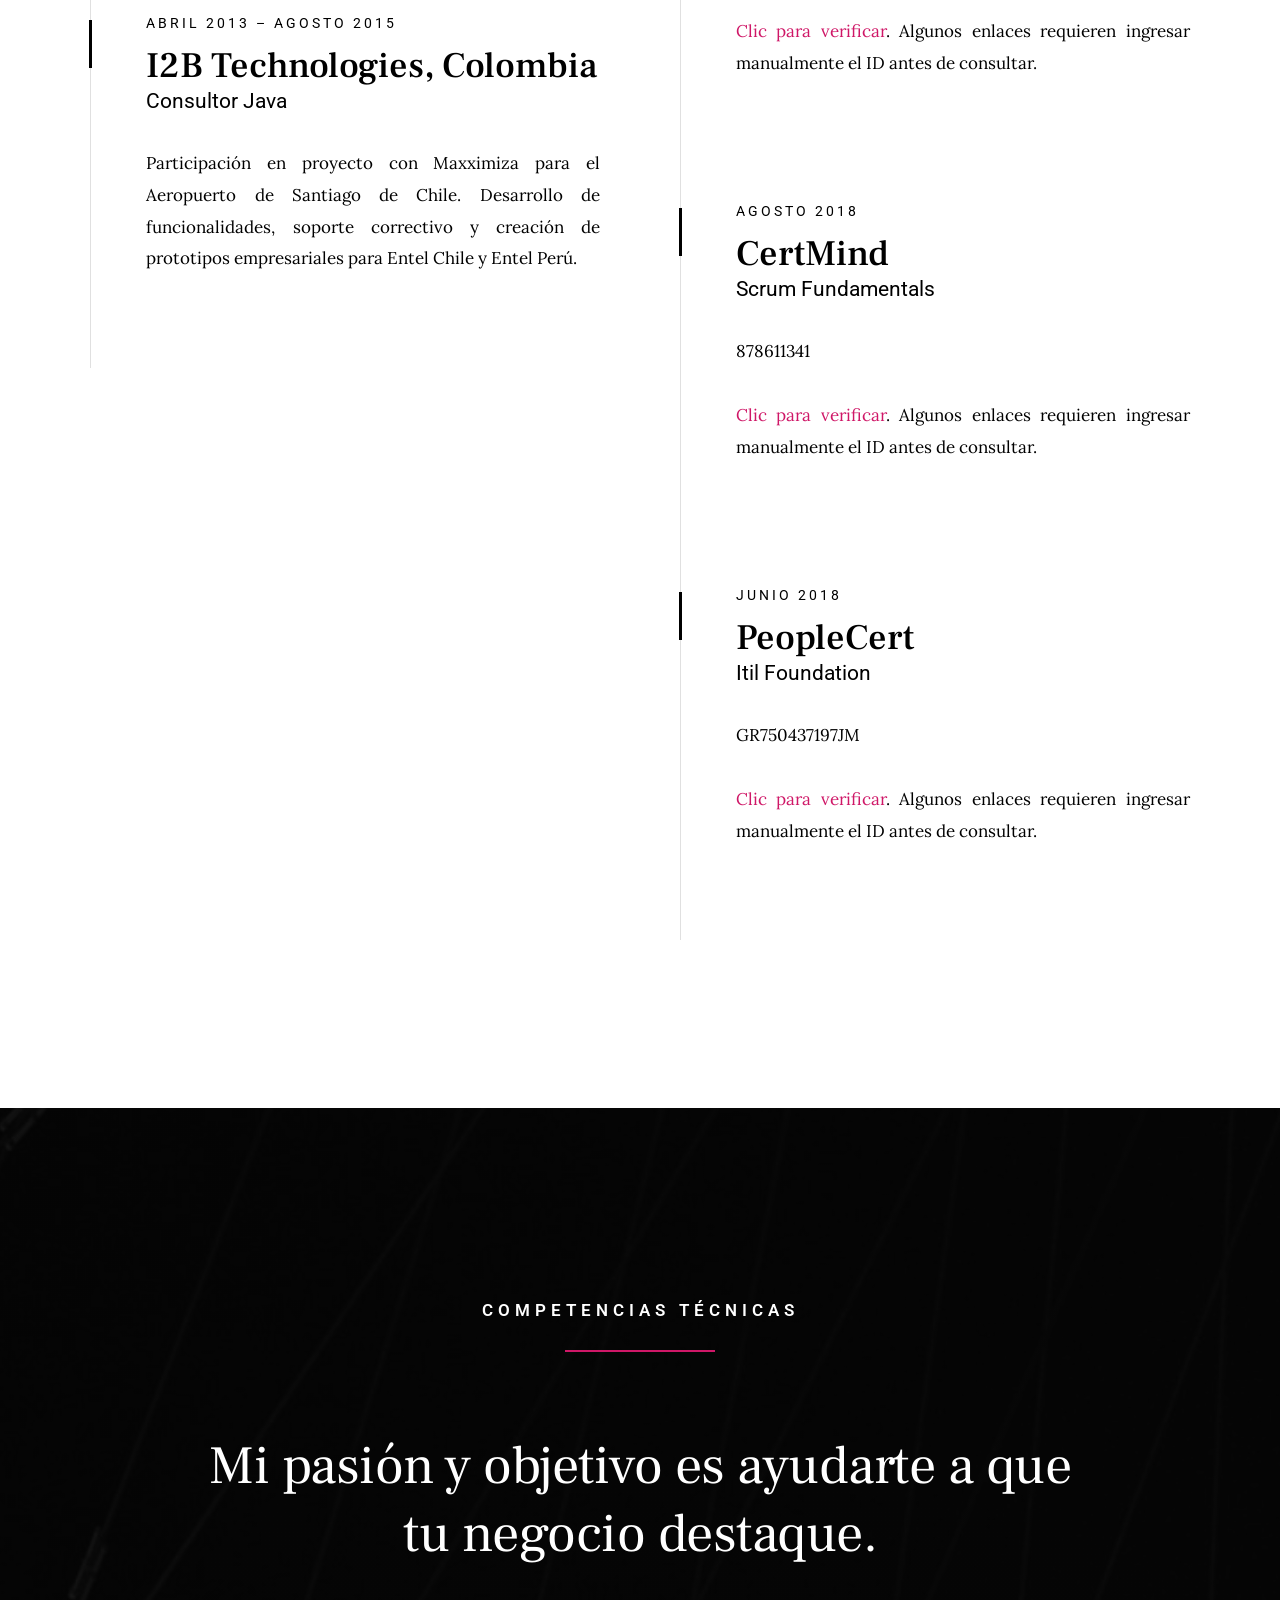
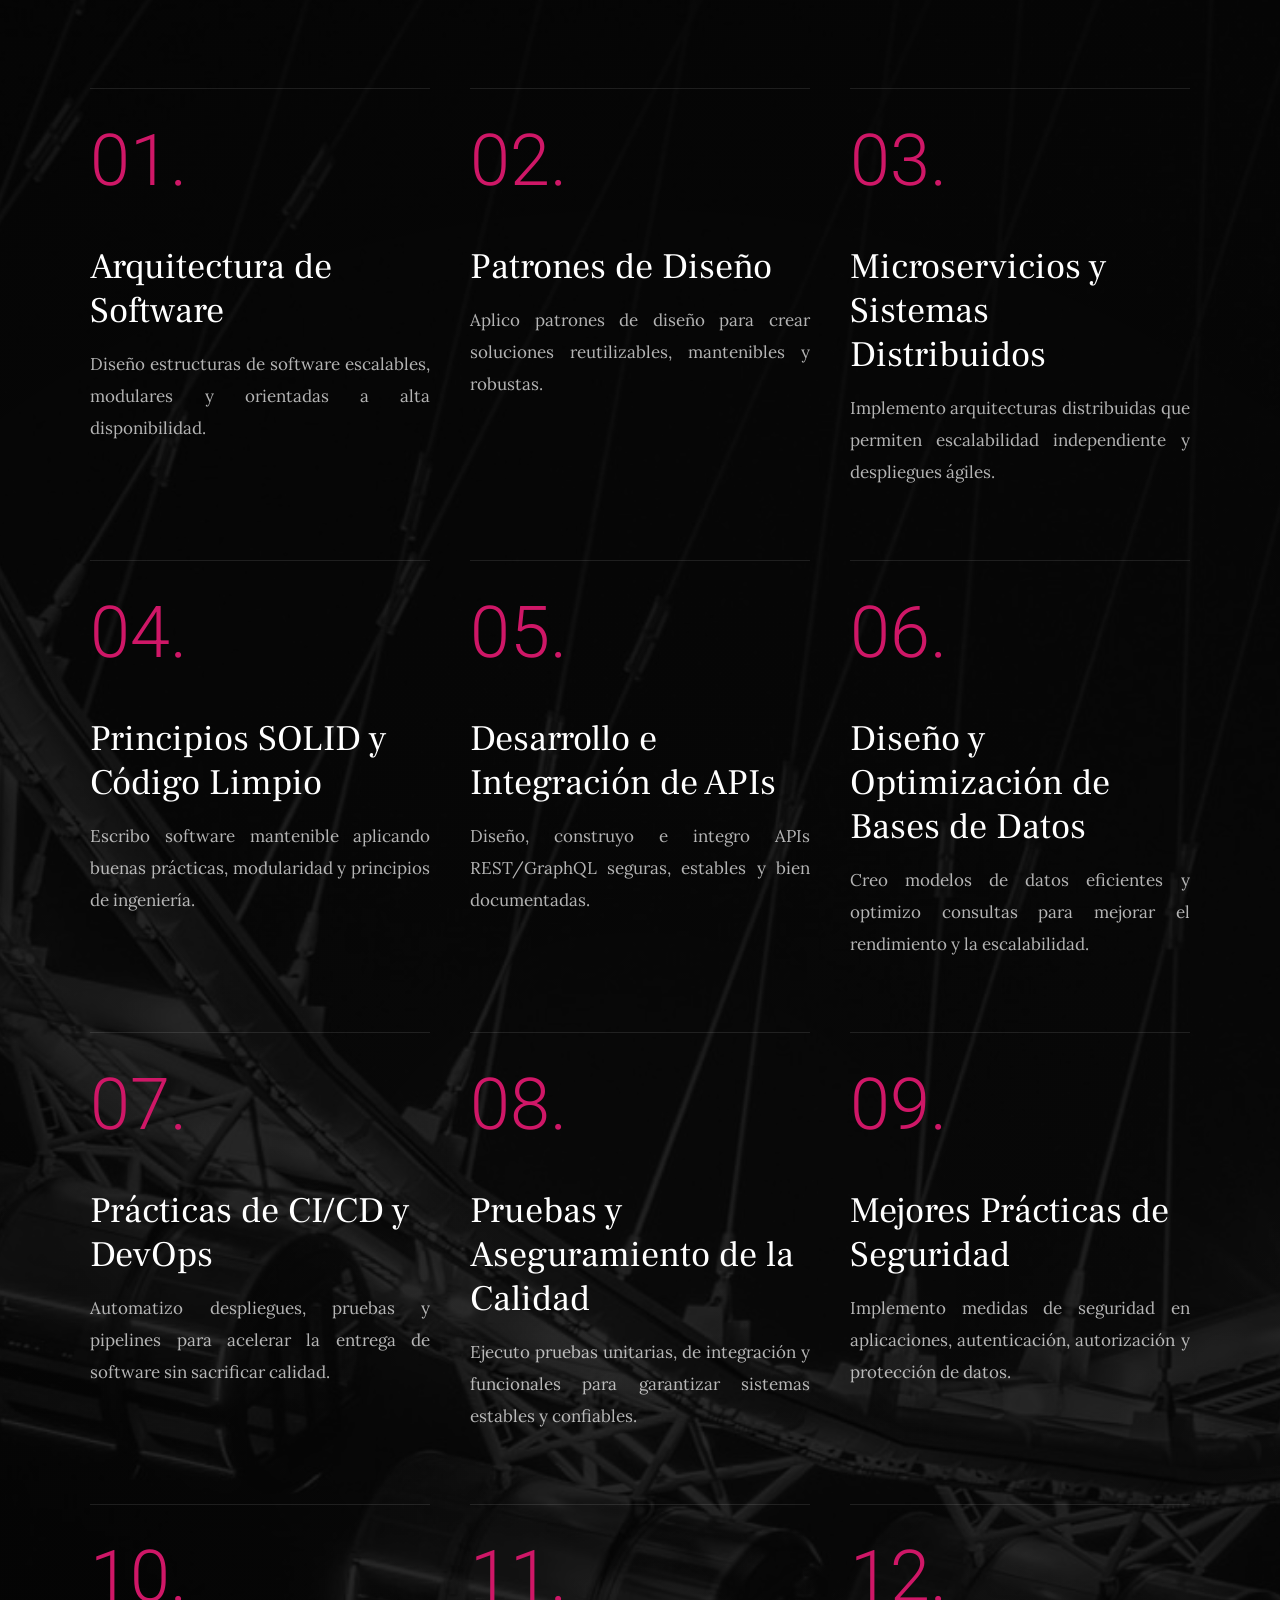
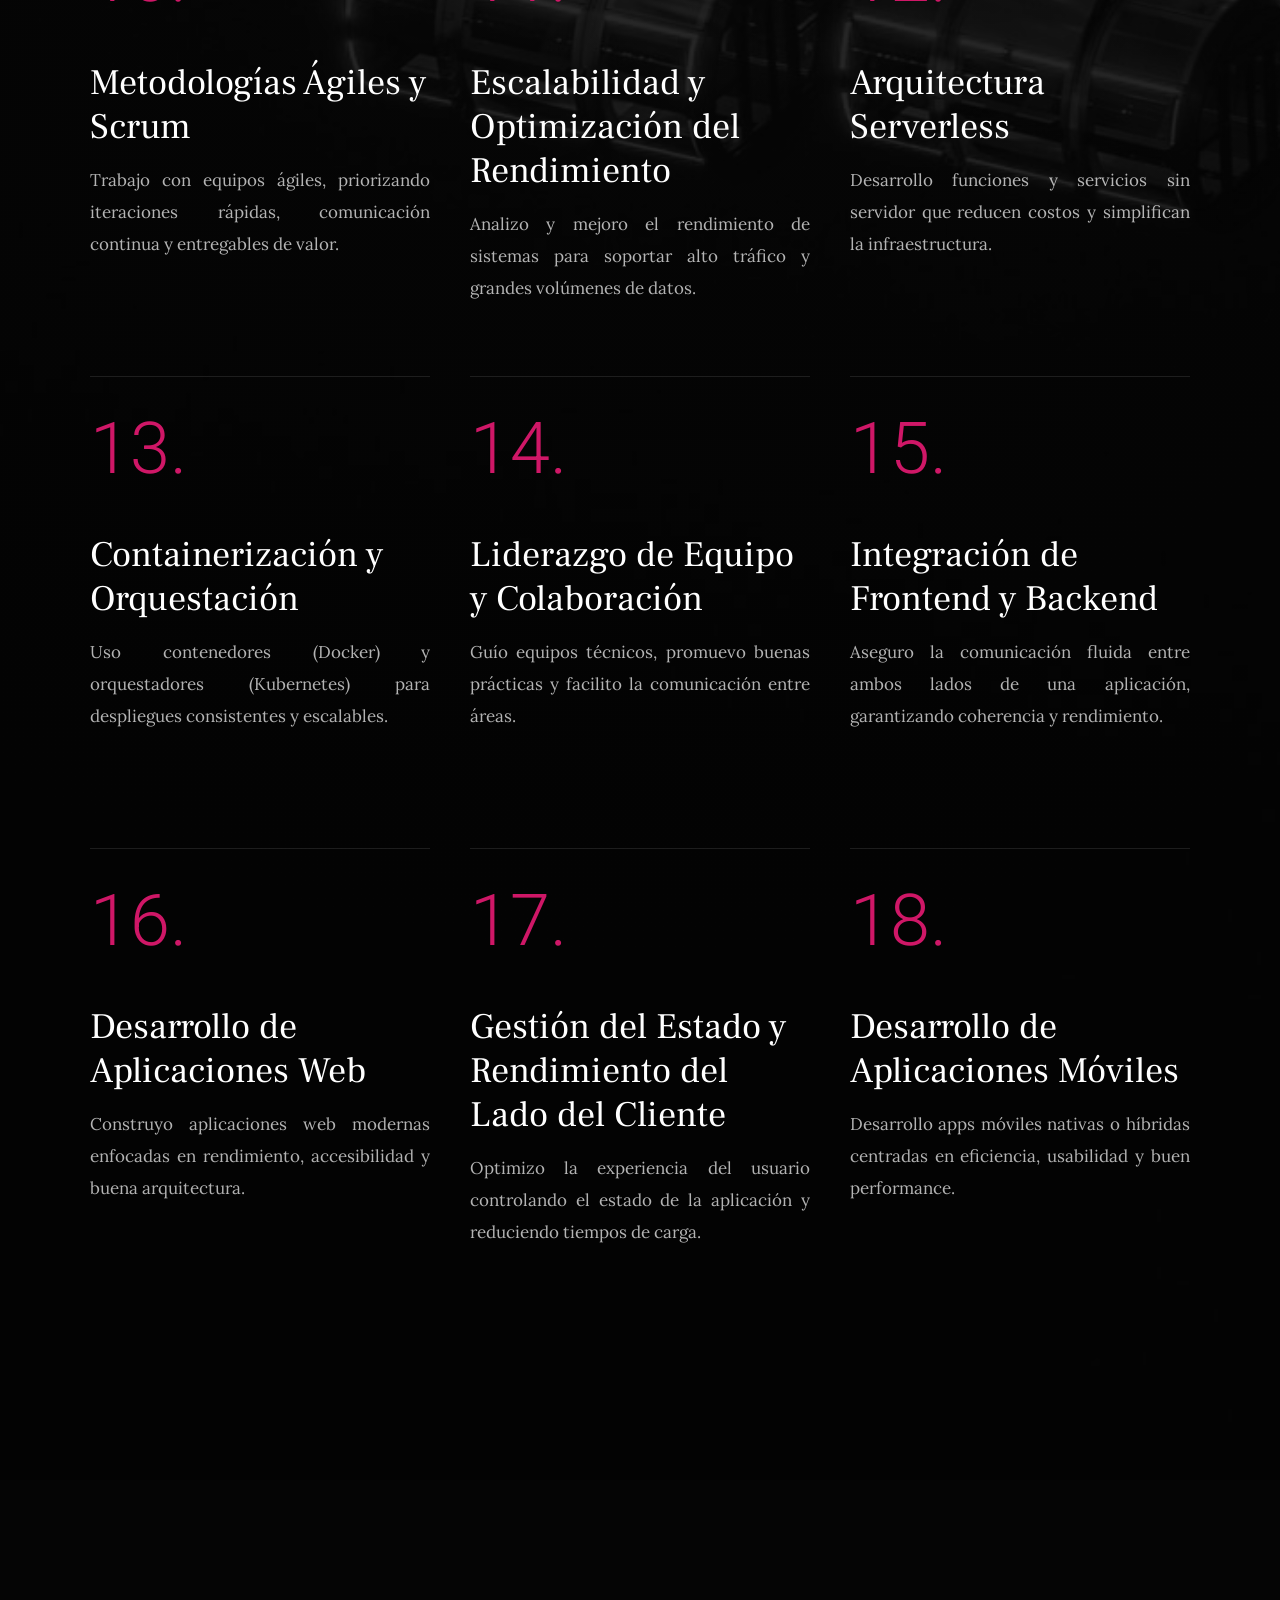
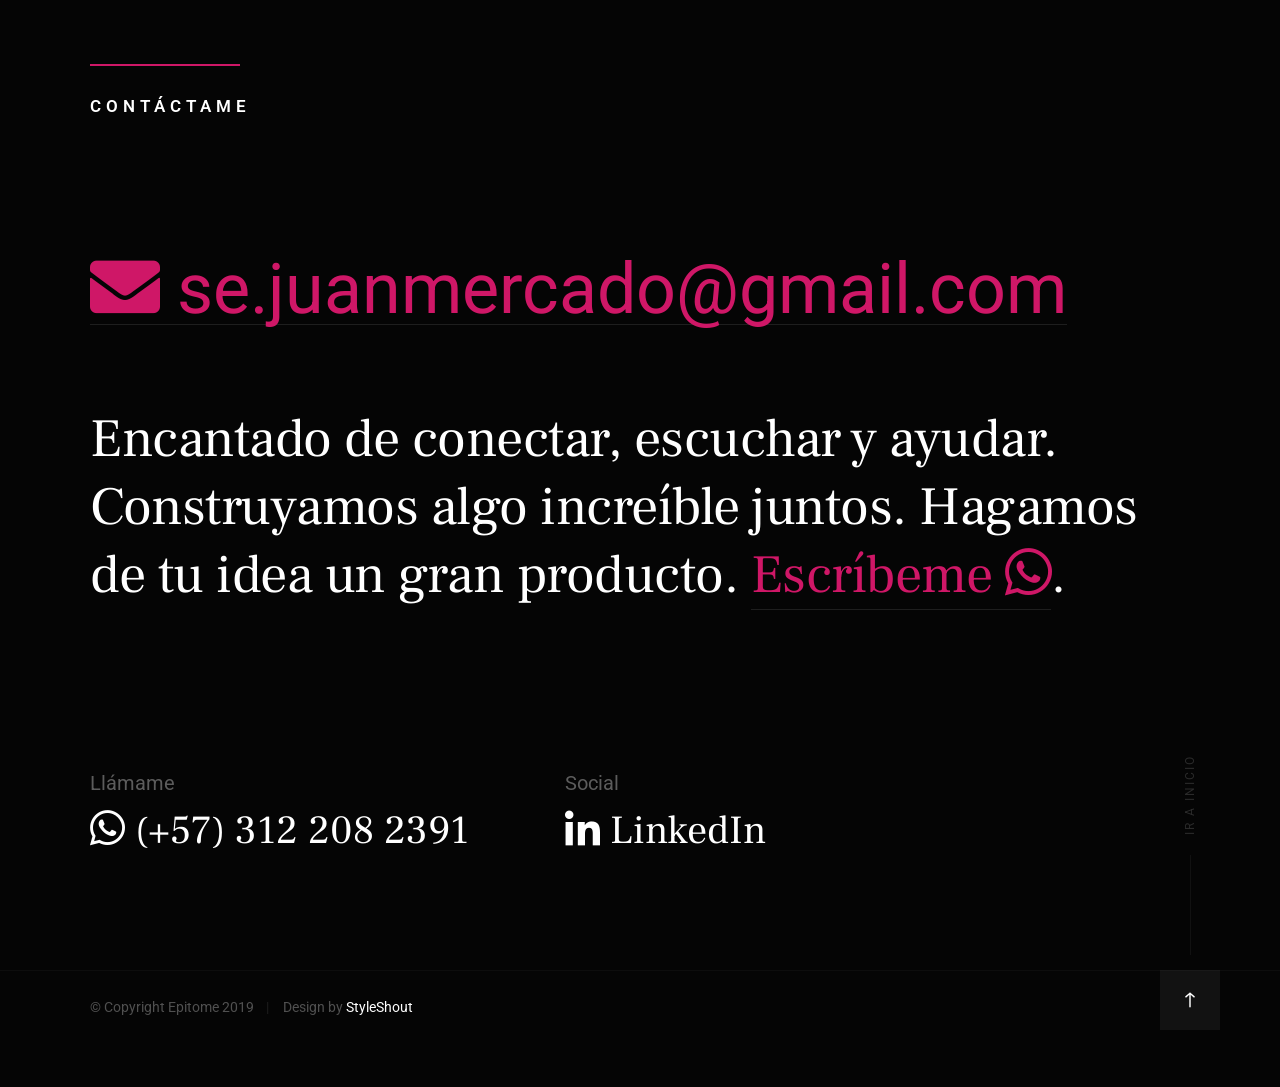
==== commit 8a9ee9ef: "12 - Finalizada pagina en ingles" ====
--- a/index.html
+++ b/index.html
@@ -237,7 +237,7 @@
                         <div class="timeline__desc">
                            <p>SNIES 2801, es el código que se refiere al programa de Ingeniería de Sistemas de la Universidad Autónoma del Caribe. Para verificar la matrícula profesional, puede solicitar el código QR para escanearlo.</p>
                            <h6>Verificación de matrícula profesional</h6>
-                           <p>Para solicitar la verificación de este documento, deberás <a href="https://wa.me/573122082391?text=Hola%2C%20Juan%20%F0%9F%91%8B%0AEstoy%20interesado%20en%20conversar%20contigo%20y%20verificar%20tu%20m%C3%A1tricula%20profesional%2C%20tal%20como%20indicas%20en%20tu%20sitio%20web.%0APara%20que%20puedas%20validar%20mi%20identidad%20e%20intenci%C3%B3n%20antes%20de%20compartir%20el%20enlace%2C%20te%20dejo%20los%20datos%20que%20solicitas%3A%0A%0A%E2%80%A2%20Nombre%20completo%3A%0A%E2%80%A2%20Empresa%20a%20la%20que%20pertenezco%3A%0A%E2%80%A2%20Correo%20corporativo%3A%0A%E2%80%A2%20Sitio%20web%20oficial%20o%20perfil%20corporativo%20verificado%3A">enviar un mensaje</a>
+                           <p>Para solicitar la verificación de este documento, deberás <a href="https://wa.me/573122082391?text=Hola%2C%20Juan%20%F0%9F%91%8B%0AEstoy%20interesado%20en%20conversar%20contigo%20y%20verificar%20tu%20m%C3%A1tricula%20profesional%2C%20tal%20como%20indicas%20en%20tu%20sitio%20web.%0APara%20que%20puedas%20validar%20mi%20identidad%20e%20intenci%C3%B3n%20antes%20de%20compartir%20el%20enlace%2C%20te%20dejo%20los%20datos%20que%20solicitas%3A%0A%0A%E2%80%A2%20Nombre%20completo%3A%0A%E2%80%A2%20Empresa%20a%20la%20que%20pertenezco%3A%0A%E2%80%A2%20Correo%20corporativo%3A%0A%E2%80%A2%20Sitio%20web%20oficial%20o%20perfil%20corporativo%20verificado%3A" target="_blank">enviar un mensaje</a>
                             que incluya: Tu nombre completo, nombre de la empresa a la que perteneces, correo corporativo, enlace al sitio web oficial de la empresa o a un perfil corporativo verificado en redes sociales.</p>
                            <p>El enlace de verificación solo se envía al correo corporativo y no se comparte con personas naturales.</p>
                         </div>
@@ -537,7 +537,7 @@
          </div>
          <div class="row contact-infos" data-aos="fade-up" data-aos-anchor=".contact-main">
             <div class="column large-5 medium-full contact-phone">
-               <h4>Call Me</h4>
+               <h4>Llámame</h4>
                <a href="https://wa.me/573122082391"><i class="fab fa-whatsapp"></i> (+57) 312 208 2391</a>
             </div>
             <div class="column large-7 medium-full contact-social">
--- a/css/main.css
+++ b/css/main.css
@@ -3539,7 +3539,7 @@
 }
 
 .ss-go-top::after {
-  content: "back to top";
+  content: "Ir a inicio";
   display: block;
   float: left;
   width: 120px;
